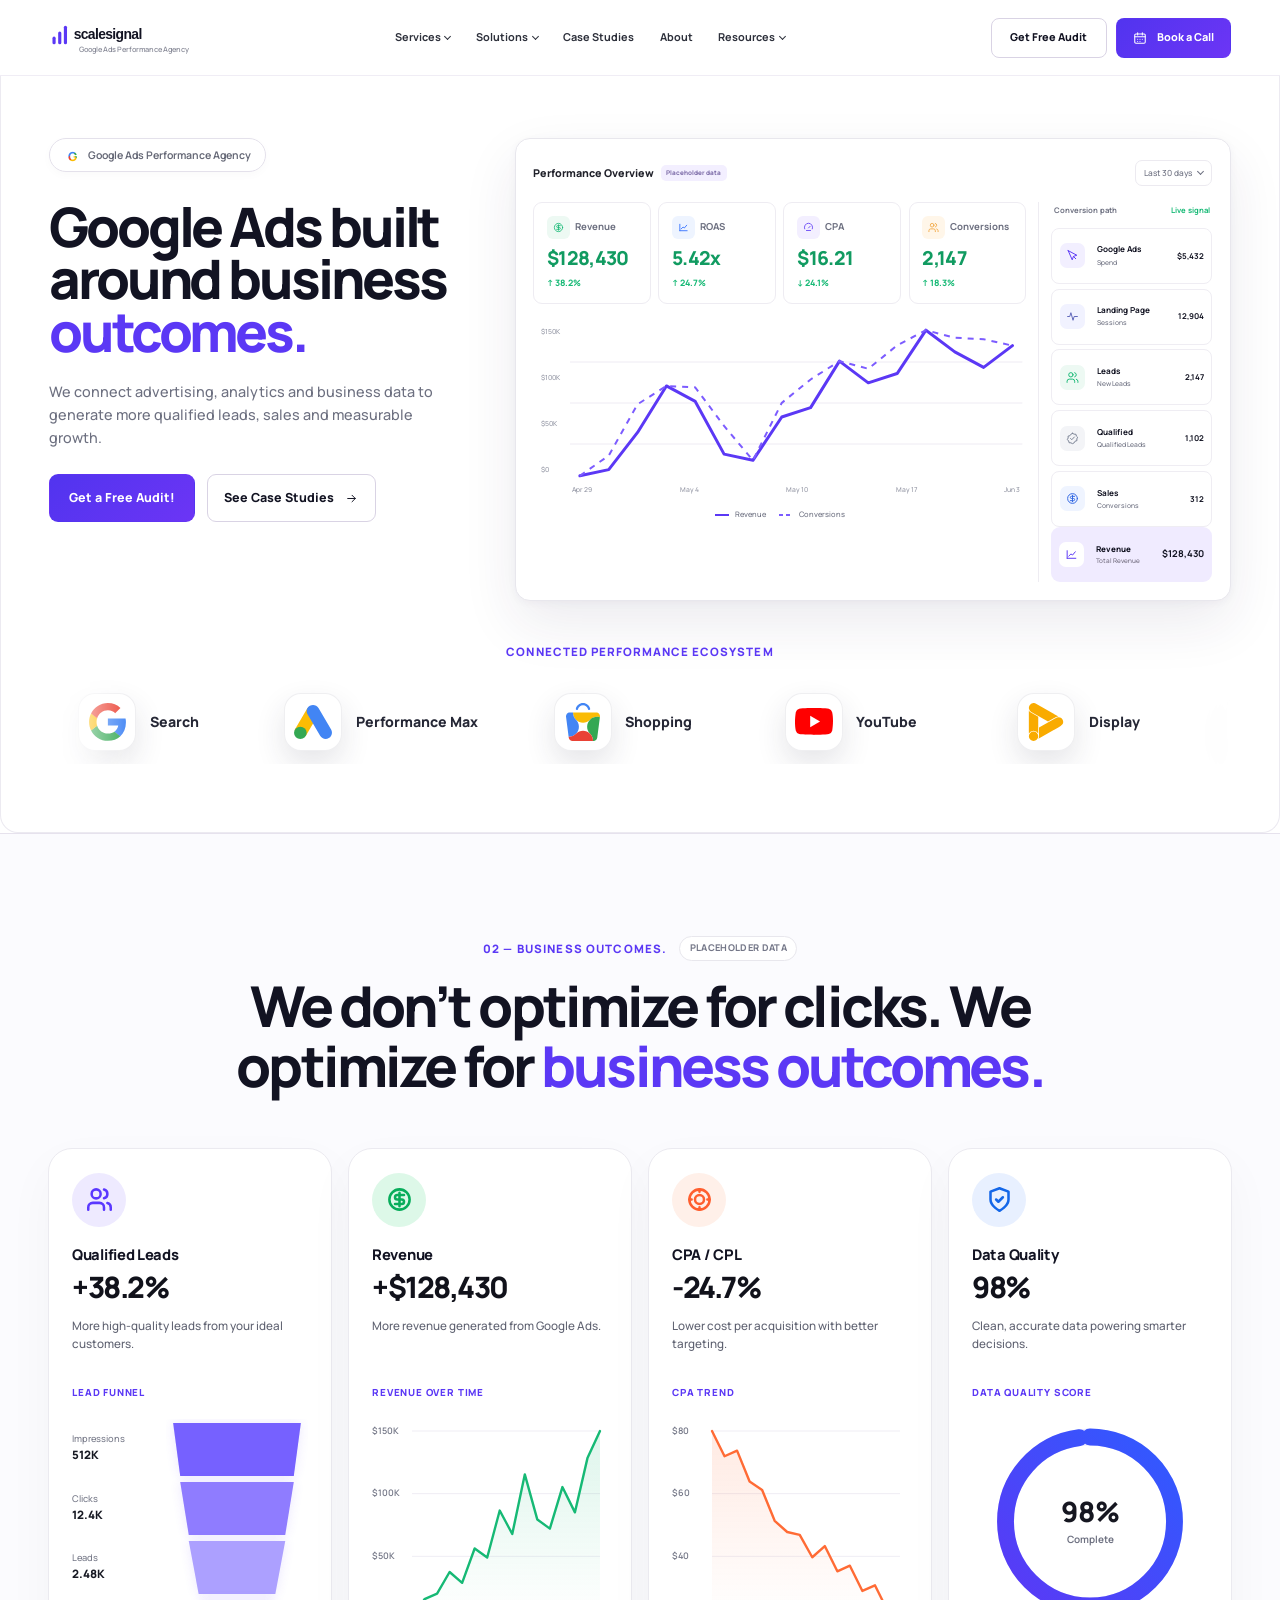
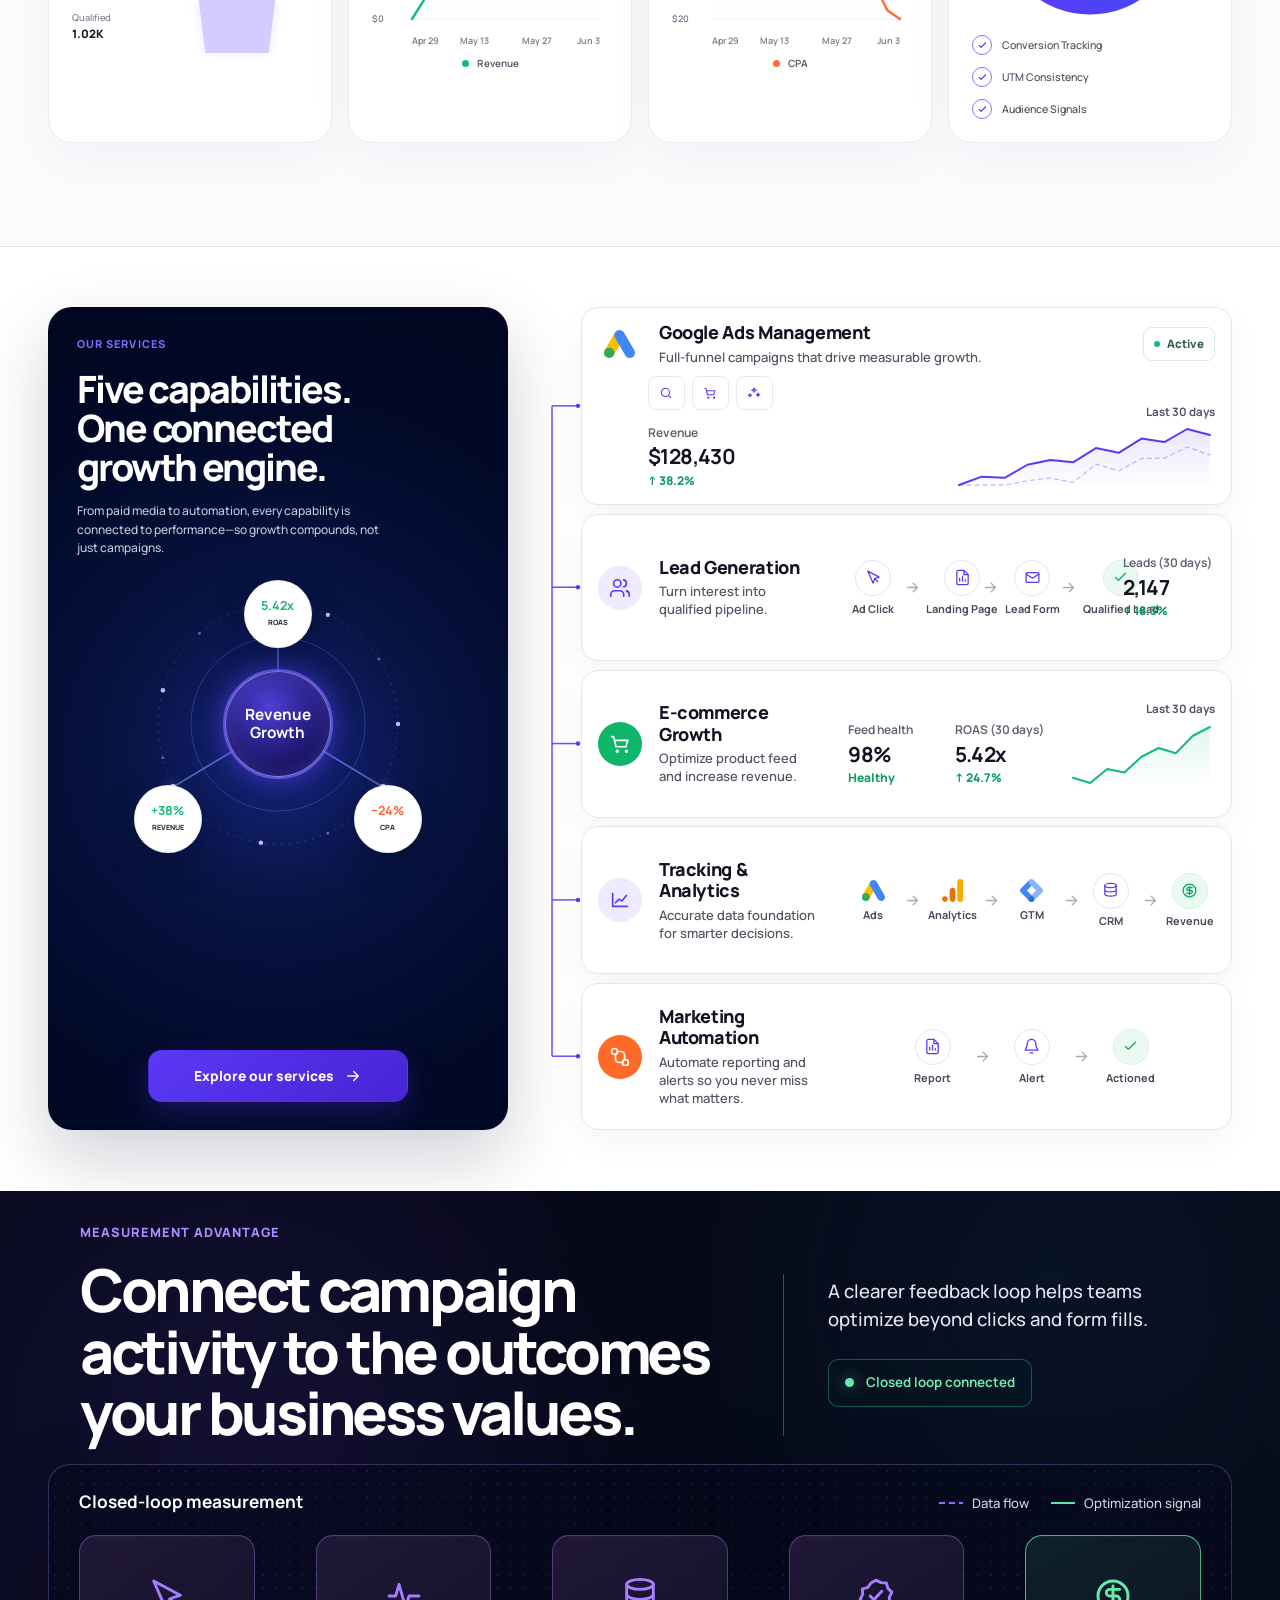
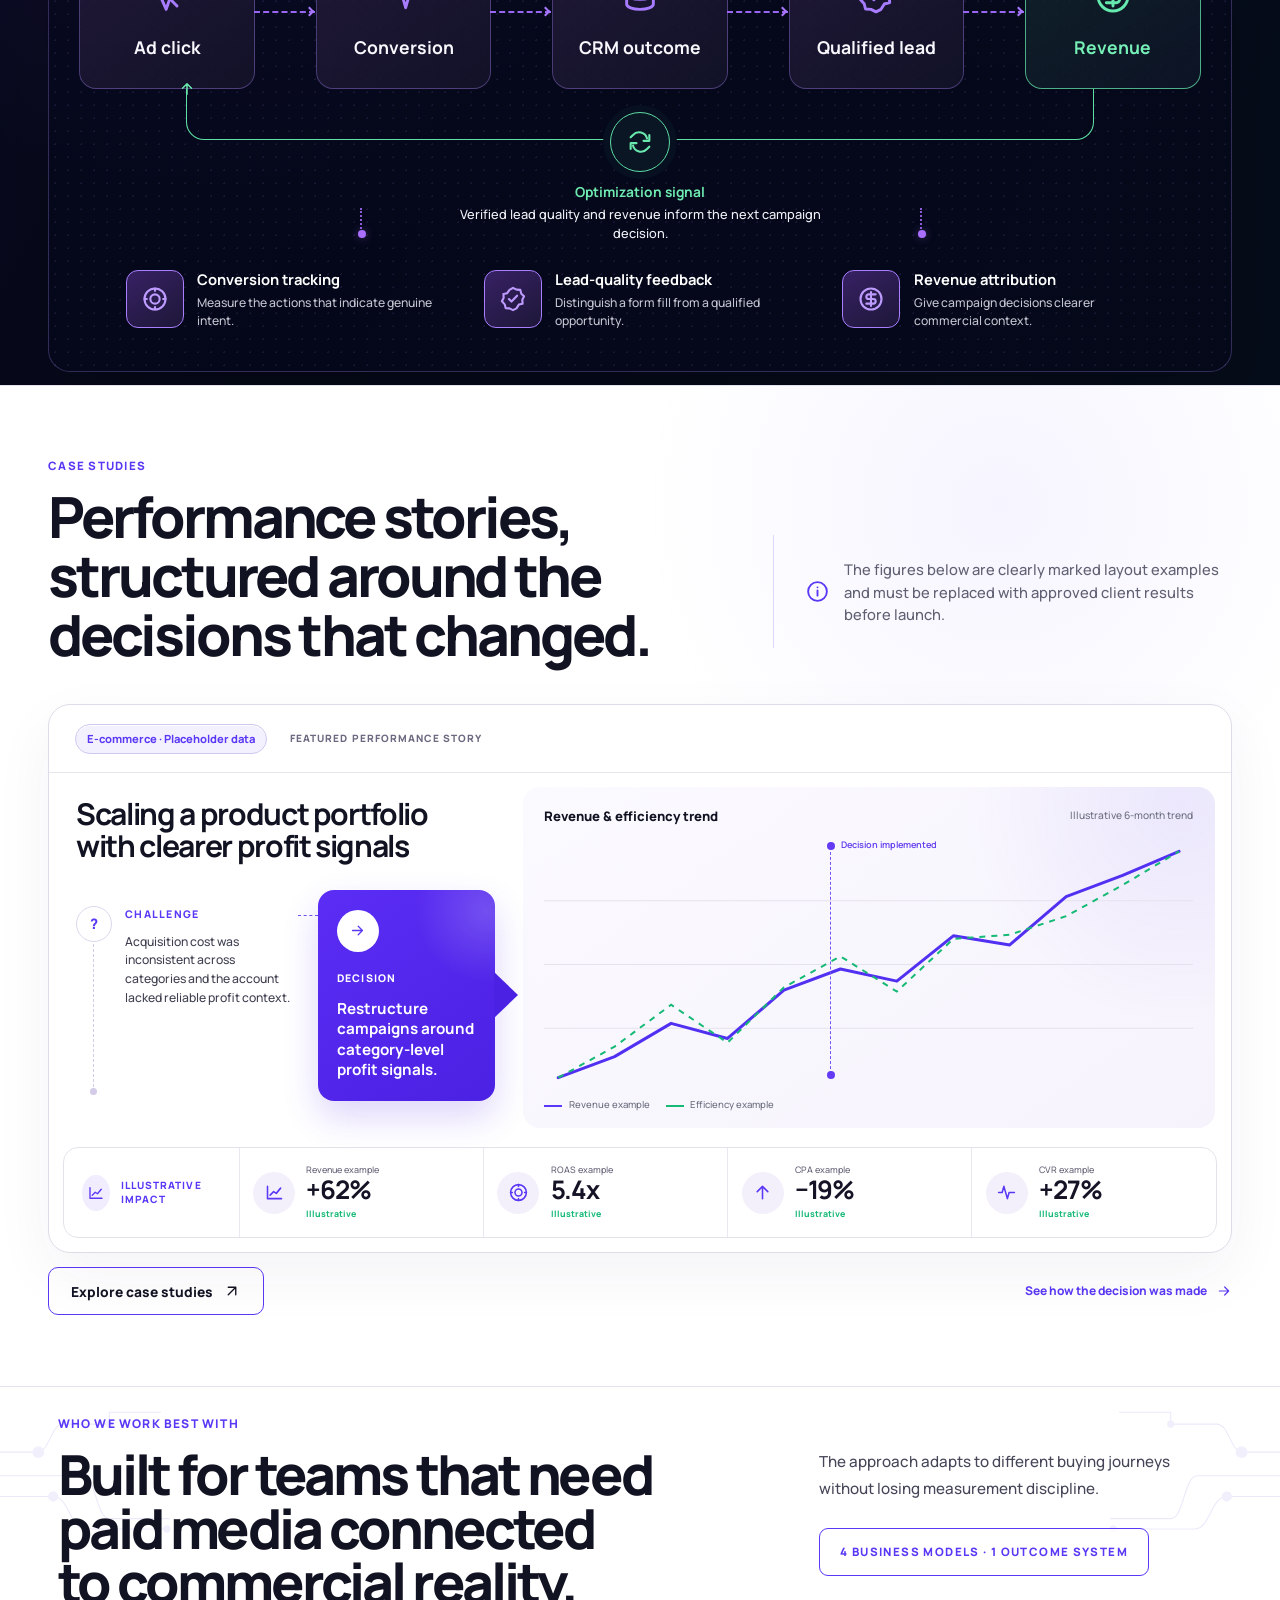
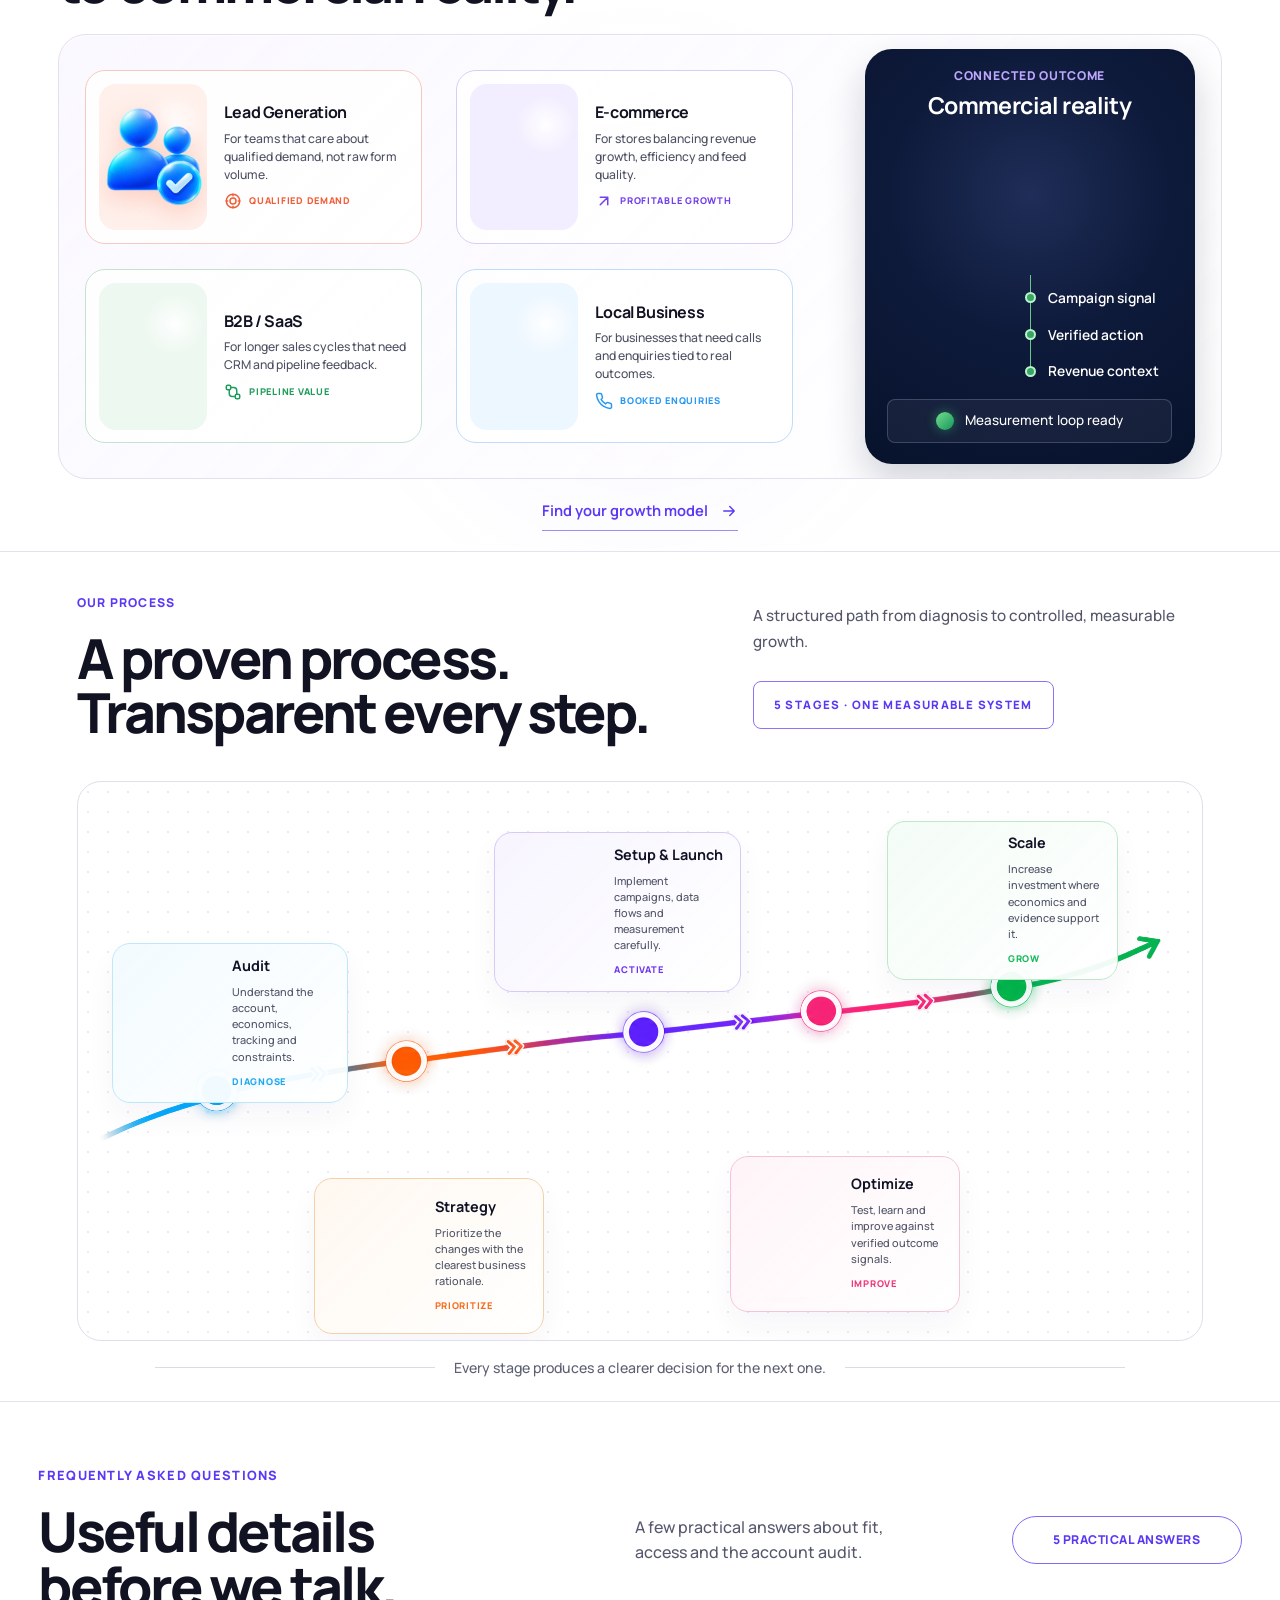
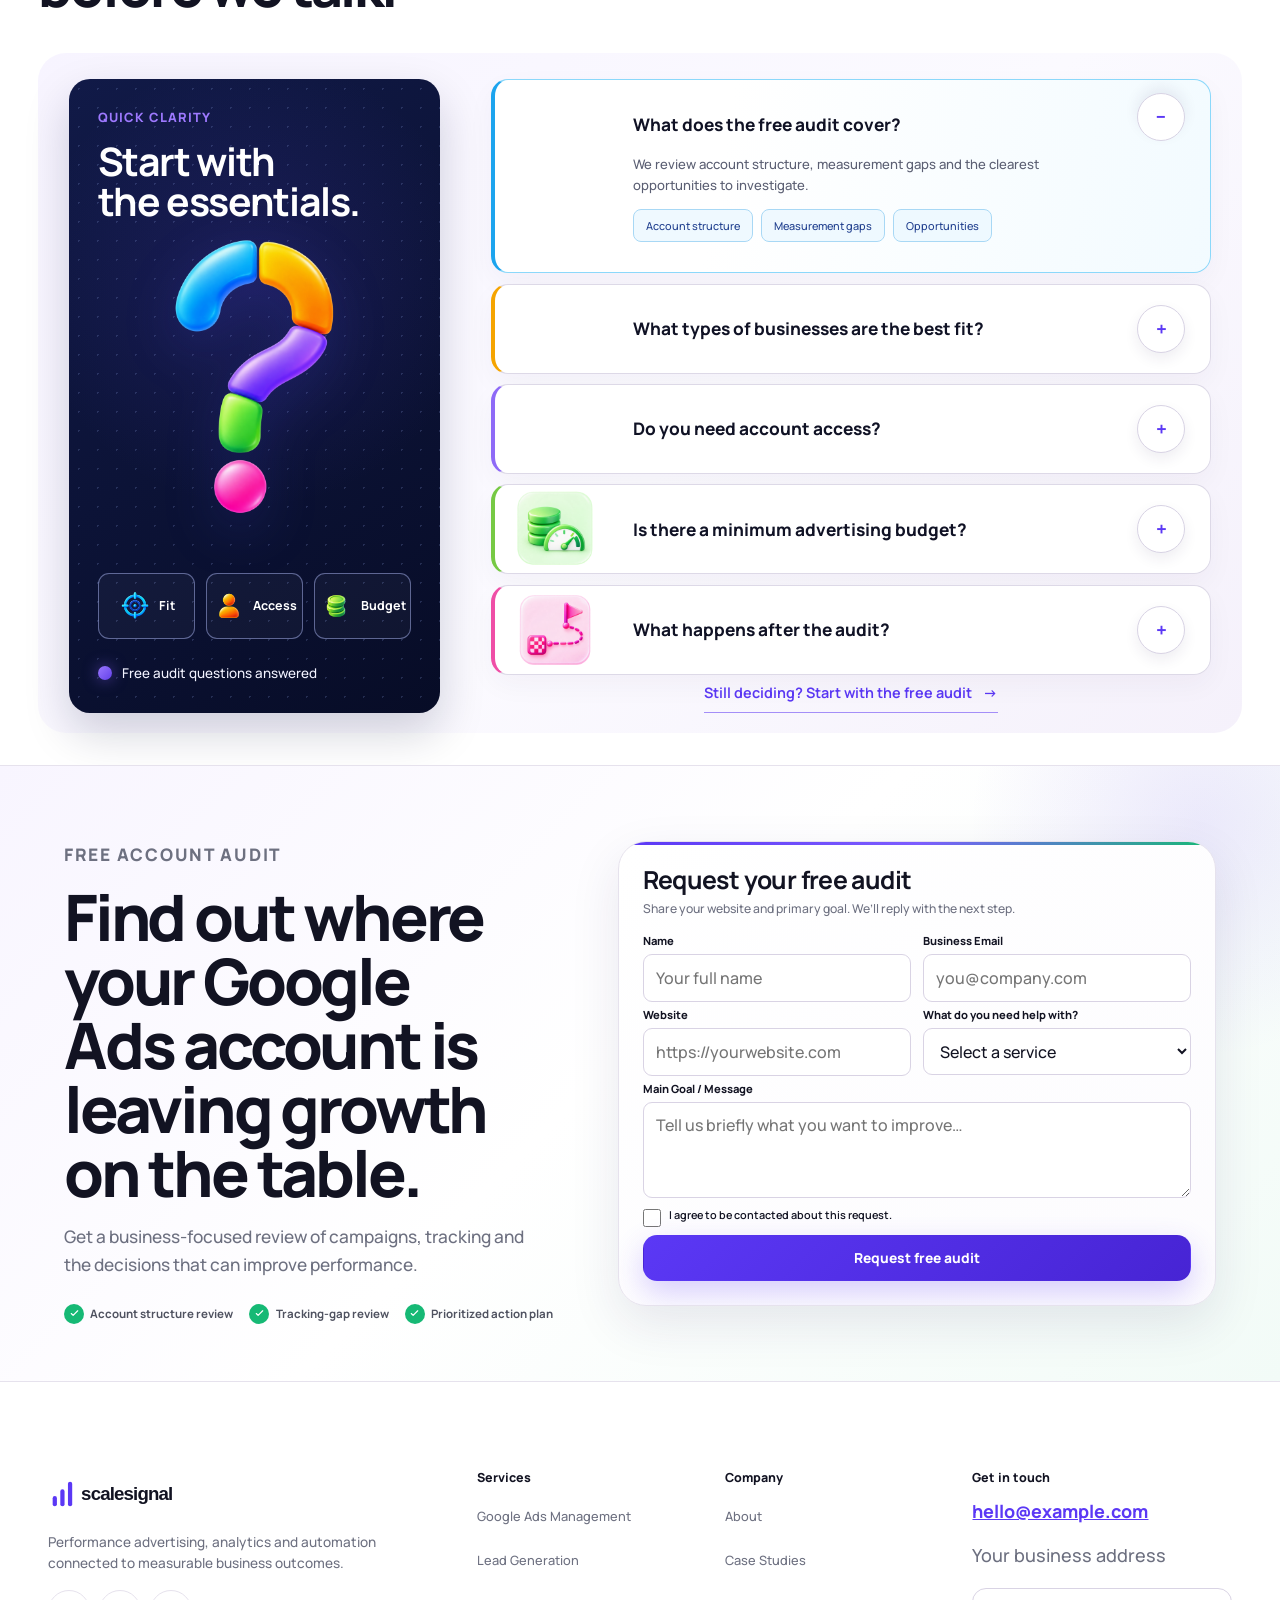
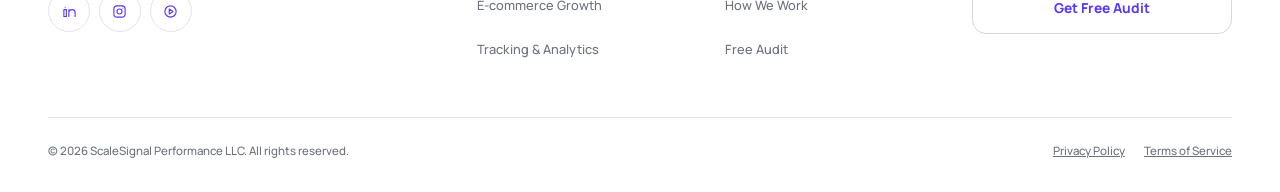
==== index.html @ a70979df "init" ====
<!doctype html>
<html lang="en">
<head>
  <meta charset="utf-8">
  <meta name="viewport" content="width=device-width, initial-scale=1">
  <meta name="description" content="Google Ads performance agency focused on qualified leads, sales and revenue.">
  <meta name="theme-color" content="#F8F7FB">
  <link rel="preconnect" href="https://fonts.googleapis.com">
  <link rel="preconnect" href="https://fonts.gstatic.com" crossorigin>
  <link href="https://fonts.googleapis.com/css2?family=Manrope:wght@400;500;600;700;800&display=swap" rel="stylesheet">
  <link rel="stylesheet" href="/css/base.css?v=20260902-11">
  <link rel="stylesheet" href="/css/components.css?v=20260902-8">
  <link rel="stylesheet" href="/css/layout.css?v=20260902-11">
  <link rel="stylesheet" href="/css/pages/home.css?v=20260903-73">
  <link rel="stylesheet" href="/css/responsive.css?v=20260902-11">
  <title>Google Ads Performance Agency</title>
</head>
<body data-page="home">
  <a class="skip-link" href="#main">Skip to content</a>
  <div data-site-header></div>

  <main id="main">
    <section class="page-hero home-hero" aria-labelledby="home-hero-title">
      <div class="container home-hero__grid">
        <div class="page-hero__copy" data-reveal>
          <p class="eyebrow home-hero__eyebrow"><span class="google-mark" aria-hidden="true">G</span><span data-config="pages.home.hero.eyebrow">Google Ads Performance Agency</span></p>
          <h1 class="display-xl" id="home-hero-title" data-config="pages.home.hero.title" data-accent-config="pages.home.hero.titleAccent">Google Ads built around business outcomes.</h1>
          <p class="lede" data-config="pages.home.hero.text">We connect advertising, analytics and business data to generate measurable growth.</p>
          <div class="button-group">
            <a class="button button--primary" data-config="cta.primary.label" data-config-href="cta.primary.url">Get a Free Google Ads Audit</a>
            <a class="button button--secondary" data-config-href="cta.secondary.url"><span data-config="cta.secondary.label">See Case Studies</span><span data-icon="arrow-right" aria-hidden="true"></span></a>
          </div>
        </div>

        <div class="page-hero__visual dashboard" aria-label="Illustrative performance dashboard">
          <div class="dashboard__top">
            <span class="dashboard__title"><span data-config="pages.home.hero.chartTitle">Performance Overview</span><small class="dashboard__demo" data-config="common.placeholderLabel">Placeholder data</small></span>
            <span class="dashboard__period"><span data-config="pages.home.hero.periodLabel">Last 30 days</span><span class="dashboard__period-chevron" aria-hidden="true"></span></span>
          </div>
          <div class="dashboard__workspace">
            <div class="dashboard__main">
              <div class="metric-grid dashboard__metrics" data-config-list="pages.home.hero.metrics">
                <template><article class="metric-card"><div class="metric-card__head"><span class="metric-card__icon" data-config-item-icon="icon"></span><span class="metric-card__label" data-config-item="label"></span></div><strong class="metric-card__value" data-config-item="value"></strong><span class="metric-card__trend" data-config-item="trend"></span></article></template>
              </div>
              <div class="dashboard__chart-wrap">
                <div class="dashboard__axis" aria-hidden="true"><span>$150K</span><span>$100K</span><span>$50K</span><span>$0</span></div>
                <div class="dashboard__chart" data-line-chart data-values="44,46,58,73,68,51,49,63,66,81,74,77,91,84,79,86"></div>
                <div class="dashboard__x-axis" aria-hidden="true"><span>Apr 29</span><span>May 4</span><span>May 10</span><span>May 17</span><span>Jun 3</span></div>
              </div>
              <div class="dashboard__summary" aria-label="Chart legend"><span><i class="legend-line"></i> Revenue</span><span><i class="legend-line legend-line--dashed"></i> Conversions</span></div>
            </div>
            <aside class="dashboard__rail" aria-label="Illustrative conversion funnel">
              <div class="dashboard__rail-head"><span>Conversion path</span><span>Live signal</span></div>
              <div class="funnel-list" data-config-list="pages.home.hero.funnel">
                <template><div class="funnel-row"><span class="funnel-row__icon" data-config-item-icon="icon"></span><span class="funnel-row__copy"><strong data-config-item="title"></strong><small data-config-item="text"></small></span><b data-config-item="value"></b></div></template>
              </div>
              <div class="funnel-total"><span class="funnel-total__icon" data-icon="chart" aria-hidden="true"></span><span class="funnel-total__copy"><small>Revenue</small><span data-config="pages.home.hero.totalLabel">Total Revenue</span></span><strong data-config="pages.home.hero.totalValue">$128,430</strong></div>
            </aside>
          </div>
        </div>
      </div>
      <div class="container signal-strip-shell" data-reveal>
        <p class="signal-strip__label" data-config="pages.home.hero.signalsLabel">Connected performance ecosystem</p>
        <div class="signal-marquee" data-signal-marquee tabindex="0" aria-label="Scrolling advertising and measurement capabilities. Focus or hover to pause.">
          <div class="signal-marquee__track" data-signal-track>
            <div class="signal-strip" aria-label="Advertising and measurement capabilities" data-config-list="pages.home.hero.signals">
              <template><div class="signal-strip__item"><span class="signal-strip__icon"><img data-config-item-src="logo" alt="" decoding="async"></span><span><strong data-config-item="title"></strong><small data-config-item="text"></small></span></div></template>
            </div>
          </div>
        </div>
      </div>
    </section>

    <section class="section outcomes-section" id="outcomes" aria-labelledby="outcomes-title">
      <div class="container">
        <header class="section-heading section-heading--center outcomes-heading" data-reveal>
          <div class="outcomes-heading__meta">
            <p class="eyebrow" data-config="pages.home.outcomes.eyebrow">02 — Business outcomes.</p>
            <span class="outcomes-heading__note" data-config="common.placeholderLabel">Placeholder data</span>
          </div>
          <h2 id="outcomes-title" data-config="pages.home.outcomes.title" data-accent-config="pages.home.outcomes.titleAccent">We don’t optimize for clicks. We optimize for business outcomes.</h2>
        </header>
        <div class="outcomes-grid">
          <article class="outcome-card outcome-card--leads" data-reveal>
            <span class="outcome-card__icon" data-icon="users" aria-hidden="true"></span>
            <div class="outcome-card__copy">
              <h3 data-config="pages.home.outcomes.items.0.title">Qualified Leads</h3>
              <strong class="outcome-card__value" data-config="pages.home.outcomes.items.0.value">+38.2%</strong>
              <p data-config="pages.home.outcomes.items.0.text">More high-quality leads from your ideal customers.</p>
            </div>
            <div class="outcome-card__visual">
              <strong class="outcome-card__visual-label" data-config="pages.home.outcomes.items.0.visualLabel">Lead funnel</strong>
              <div class="outcome-funnel-layout">
                <dl class="outcome-stat-list">
                  <div><dt data-config="pages.home.outcomes.items.0.stats.0.label">Impressions</dt><dd data-config="pages.home.outcomes.items.0.stats.0.value">512K</dd></div>
                  <div><dt data-config="pages.home.outcomes.items.0.stats.1.label">Clicks</dt><dd data-config="pages.home.outcomes.items.0.stats.1.value">12.4K</dd></div>
                  <div><dt data-config="pages.home.outcomes.items.0.stats.2.label">Leads</dt><dd data-config="pages.home.outcomes.items.0.stats.2.value">2.48K</dd></div>
                  <div><dt data-config="pages.home.outcomes.items.0.stats.3.label">Qualified</dt><dd data-config="pages.home.outcomes.items.0.stats.3.value">1.02K</dd></div>
                </dl>
                <canvas class="outcome-chart outcome-chart--funnel" data-outcome-chart="funnel" data-config-values="pages.home.outcomes.items.0.chartValues" aria-hidden="true"></canvas>
              </div>
            </div>
          </article>

          <article class="outcome-card outcome-card--revenue" data-reveal>
            <span class="outcome-card__icon" data-icon="circle-dollar" aria-hidden="true"></span>
            <div class="outcome-card__copy">
              <h3 data-config="pages.home.outcomes.items.1.title">Revenue</h3>
              <strong class="outcome-card__value" data-config="pages.home.outcomes.items.1.value">+$128,430</strong>
              <p data-config="pages.home.outcomes.items.1.text">More revenue generated from Google Ads.</p>
            </div>
            <div class="outcome-card__visual">
              <strong class="outcome-card__visual-label" data-config="pages.home.outcomes.items.1.visualLabel">Revenue over time</strong>
              <canvas class="outcome-chart outcome-chart--line" data-outcome-chart="line" data-chart-color="#16b975" data-config-values="pages.home.outcomes.items.1.chartValues" data-config-x-labels="pages.home.outcomes.items.1.xLabels" data-config-y-labels="pages.home.outcomes.items.1.yLabels" aria-hidden="true"></canvas>
              <div class="outcome-chart__legend"><i aria-hidden="true"></i><span data-config="pages.home.outcomes.items.1.legend">Revenue</span></div>
            </div>
          </article>

          <article class="outcome-card outcome-card--cpa" data-reveal>
            <span class="outcome-card__icon" data-icon="target" aria-hidden="true"></span>
            <div class="outcome-card__copy">
              <h3 data-config="pages.home.outcomes.items.2.title">CPA / CPL</h3>
              <strong class="outcome-card__value" data-config="pages.home.outcomes.items.2.value">-24.7%</strong>
              <p data-config="pages.home.outcomes.items.2.text">Lower cost per acquisition with better targeting.</p>
            </div>
            <div class="outcome-card__visual">
              <strong class="outcome-card__visual-label" data-config="pages.home.outcomes.items.2.visualLabel">CPA trend</strong>
              <canvas class="outcome-chart outcome-chart--line" data-outcome-chart="line" data-chart-color="#ff6b35" data-config-values="pages.home.outcomes.items.2.chartValues" data-config-x-labels="pages.home.outcomes.items.2.xLabels" data-config-y-labels="pages.home.outcomes.items.2.yLabels" aria-hidden="true"></canvas>
              <div class="outcome-chart__legend outcome-chart__legend--cpa"><i aria-hidden="true"></i><span data-config="pages.home.outcomes.items.2.legend">CPA</span></div>
            </div>
          </article>

          <article class="outcome-card outcome-card--quality" data-reveal>
            <span class="outcome-card__icon" data-icon="shield" aria-hidden="true"></span>
            <div class="outcome-card__copy">
              <h3 data-config="pages.home.outcomes.items.3.title">Data Quality</h3>
              <strong class="outcome-card__value" data-config="pages.home.outcomes.items.3.value">98%</strong>
              <p data-config="pages.home.outcomes.items.3.text">Clean, accurate data powering smarter decisions.</p>
            </div>
            <div class="outcome-card__visual">
              <strong class="outcome-card__visual-label" data-config="pages.home.outcomes.items.3.visualLabel">Data quality score</strong>
              <canvas class="outcome-chart outcome-chart--donut" data-outcome-chart="donut" data-config-values="pages.home.outcomes.items.3.chartValues" data-config-center-label="pages.home.outcomes.items.3.centerLabel" aria-hidden="true"></canvas>
              <ul class="outcome-check-list" aria-label="Included data-quality signals">
                <li><span data-icon="check" aria-hidden="true"></span><span data-config="pages.home.outcomes.items.3.checks.0">Conversion Tracking</span></li>
                <li><span data-icon="check" aria-hidden="true"></span><span data-config="pages.home.outcomes.items.3.checks.1">UTM Consistency</span></li>
                <li><span data-icon="check" aria-hidden="true"></span><span data-config="pages.home.outcomes.items.3.checks.2">Audience Signals</span></li>
              </ul>
            </div>
          </article>
        </div>
      </div>
    </section>

    <section class="section services-section" aria-labelledby="services-title">
      <div class="container services-showcase">
        <aside class="growth-engine" data-reveal>
          <header class="growth-engine__header">
            <p class="eyebrow" data-config="pages.home.services.eyebrow">Our services</p>
            <h2 id="services-title" data-config="pages.home.services.title">Five capabilities. One connected growth engine.</h2>
            <p data-config="pages.home.services.text">From paid media to automation, every capability is connected to performance.</p>
          </header>
          <div class="growth-engine__visual" aria-label="Illustrative connected revenue growth system">
            <canvas data-growth-orbit aria-hidden="true"></canvas>
            <div class="growth-engine__core"><strong data-config="pages.home.services.orbit.centerLabel">Revenue Growth</strong></div>
            <div class="growth-engine__metric growth-engine__metric--top"><strong data-config="pages.home.services.orbit.roasValue">5.42x</strong><span data-config="pages.home.services.orbit.roasLabel">ROAS</span></div>
            <div class="growth-engine__metric growth-engine__metric--left"><strong data-config="pages.home.services.orbit.revenueValue">+38%</strong><span data-config="pages.home.services.orbit.revenueLabel">Revenue</span></div>
            <div class="growth-engine__metric growth-engine__metric--right"><strong data-config="pages.home.services.orbit.cpaValue">−24%</strong><span data-config="pages.home.services.orbit.cpaLabel">CPA</span></div>
          </div>
          <a class="button button--primary growth-engine__cta" data-config-href="pages.home.services.ctaUrl"><span data-config="pages.home.services.ctaLabel">Explore our services</span><span data-icon="arrow-right" aria-hidden="true"></span></a>
        </aside>

        <div class="capability-stack" data-reveal>
          <canvas class="capability-stack__connector" data-capability-connector aria-hidden="true"></canvas>
          <article class="capability-card capability-card--ads" data-capability-card>
            <div class="capability-card__surface">
              <header class="capability-card__header"><span class="capability-card__icon capability-card__icon--brand"><img src="/assets/icons/services/google-ads.svg" alt=""></span><div><h3 data-config="pages.home.services.items.0.title">Google Ads Management</h3><p data-config="pages.home.services.items.0.text">Full-funnel campaigns that drive measurable growth.</p></div><span class="capability-card__status"><i aria-hidden="true"></i><span data-config="pages.home.services.items.0.status">Active</span></span><button class="capability-card__toggle" type="button" aria-expanded="true" aria-controls="capability-panel-ads" aria-label="Toggle Google Ads Management details" data-capability-toggle><span data-icon="chevron-down" aria-hidden="true"></span></button></header>
              <div class="capability-card__content capability-card__content--ads" id="capability-panel-ads" data-capability-panel>
                <div><div class="capability-chips"><span data-icon="search"><b data-config="pages.home.services.items.0.chips.0">Search</b></span><span data-icon="shopping-cart"><b data-config="pages.home.services.items.0.chips.1">Shopping</b></span><span data-icon="sparkles"><b data-config="pages.home.services.items.0.chips.2">PMax</b></span></div><div class="capability-metric"><small data-config="pages.home.services.items.0.metricLabel">Revenue</small><strong data-config="pages.home.services.items.0.metricValue">$128,430</strong><em data-config="pages.home.services.items.0.trend">↑ 38.2%</em></div></div>
                <div class="capability-mini-chart"><span data-config="pages.home.services.items.0.period">Last 30 days</span><canvas data-capability-trend data-chart-color="#5b38f5" data-config-values="pages.home.services.items.0.chartValues" aria-hidden="true"></canvas></div>
              </div>
            </div>
          </article>
          <article class="capability-card capability-card--leads" data-capability-card>
            <div class="capability-card__surface">
              <header class="capability-card__header"><span class="capability-card__icon" data-icon="users" aria-hidden="true"></span><div><h3 data-config="pages.home.services.items.1.title">Lead Generation</h3><p data-config="pages.home.services.items.1.text">Turn interest into qualified pipeline.</p></div><button class="capability-card__toggle" type="button" aria-expanded="false" aria-controls="capability-panel-leads" aria-label="Toggle Lead Generation details" data-capability-toggle><span data-icon="chevron-down" aria-hidden="true"></span></button></header>
              <div class="capability-card__content capability-card__content--leads"><div class="capability-flow"><span><i data-icon="mouse-pointer"></i><b data-config="pages.home.services.items.1.steps.0">Ad Click</b></span><i data-icon="arrow-right"></i><span><i data-icon="file-chart"></i><b data-config="pages.home.services.items.1.steps.1">Landing Page</b></span><i data-icon="arrow-right"></i><span><i data-icon="mail"></i><b data-config="pages.home.services.items.1.steps.2">Lead Form</b></span><i data-icon="arrow-right"></i><span class="is-success"><i data-icon="check"></i><b data-config="pages.home.services.items.1.steps.3">Qualified Lead</b></span></div><div class="capability-metric capability-metric--side"><small data-config="pages.home.services.items.1.metricLabel">Leads (30 days)</small><strong data-config="pages.home.services.items.1.metricValue">2,147</strong><em data-config="pages.home.services.items.1.trend">↑ 18.3%</em></div></div>
            </div>
          </article>
          <article class="capability-card capability-card--commerce" data-capability-card>
            <div class="capability-card__surface">
              <header class="capability-card__header"><span class="capability-card__icon is-success" data-icon="shopping-cart" aria-hidden="true"></span><div><h3 data-config="pages.home.services.items.2.title">E-commerce Growth</h3><p data-config="pages.home.services.items.2.text">Optimize product feed and increase revenue.</p></div><button class="capability-card__toggle" type="button" aria-expanded="false" aria-controls="capability-panel-commerce" aria-label="Toggle E-commerce Growth details" data-capability-toggle><span data-icon="chevron-down" aria-hidden="true"></span></button></header>
              <div class="capability-card__content capability-card__content--commerce"><div class="capability-metric"><small data-config="pages.home.services.items.2.metricLabelA">Feed health</small><strong data-config="pages.home.services.items.2.metricValueA">98%</strong><em data-config="pages.home.services.items.2.trendA">Healthy</em></div><div class="capability-metric"><small data-config="pages.home.services.items.2.metricLabelB">ROAS (30 days)</small><strong data-config="pages.home.services.items.2.metricValueB">5.42x</strong><em data-config="pages.home.services.items.2.trendB">↑ 24.7%</em></div><div class="capability-mini-chart"><span data-config="pages.home.services.items.2.period">Last 30 days</span><canvas data-capability-trend data-chart-color="#16b975" data-config-values="pages.home.services.items.2.chartValues" aria-hidden="true"></canvas></div></div>
            </div>
          </article>
          <article class="capability-card capability-card--tracking" data-capability-card>
            <div class="capability-card__surface">
              <header class="capability-card__header"><span class="capability-card__icon" data-icon="chart" aria-hidden="true"></span><div><h3 data-config="pages.home.services.items.3.title">Tracking &amp; Analytics</h3><p data-config="pages.home.services.items.3.text">Accurate data foundation for smarter decisions.</p></div><button class="capability-card__toggle" type="button" aria-expanded="false" aria-controls="capability-panel-tracking" aria-label="Toggle Tracking &amp; Analytics details" data-capability-toggle><span data-icon="chevron-down" aria-hidden="true"></span></button></header>
              <div class="capability-product-flow"><span><img src="/assets/icons/services/google-ads.svg" alt=""><b data-config="pages.home.services.items.3.steps.0">Ads</b></span><i data-icon="arrow-right"></i><span><img src="/assets/icons/services/google-analytics.svg" alt=""><b data-config="pages.home.services.items.3.steps.1">Analytics</b></span><i data-icon="arrow-right"></i><span><img src="/assets/icons/services/google-tag-manager.svg" alt=""><b data-config="pages.home.services.items.3.steps.2">GTM</b></span><i data-icon="arrow-right"></i><span><i data-icon="database"></i><b data-config="pages.home.services.items.3.steps.3">CRM</b></span><i data-icon="arrow-right"></i><span class="is-success"><i data-icon="circle-dollar"></i><b data-config="pages.home.services.items.3.steps.4">Revenue</b></span></div>
            </div>
          </article>
          <article class="capability-card capability-card--automation" data-capability-card>
            <div class="capability-card__surface">
              <header class="capability-card__header"><span class="capability-card__icon is-warning" data-icon="workflow" aria-hidden="true"></span><div><h3 data-config="pages.home.services.items.4.title">Marketing Automation</h3><p data-config="pages.home.services.items.4.text">Automate reporting and alerts so you never miss what matters.</p></div><button class="capability-card__toggle" type="button" aria-expanded="false" aria-controls="capability-panel-automation" aria-label="Toggle Marketing Automation details" data-capability-toggle><span data-icon="chevron-down" aria-hidden="true"></span></button></header>
              <div class="capability-product-flow capability-product-flow--compact"><span><i data-icon="file-chart"></i><b data-config="pages.home.services.items.4.steps.0">Report</b></span><i data-icon="arrow-right"></i><span><i data-icon="bell"></i><b data-config="pages.home.services.items.4.steps.1">Alert</b></span><i data-icon="arrow-right"></i><span class="is-success"><i data-icon="check"></i><b data-config="pages.home.services.items.4.steps.2">Actioned</b></span></div>
            </div>
          </article>
        </div>
      </div>
    </section>

    <section class="section measurement-section" aria-labelledby="measurement-title">
      <div class="container measurement-shell">
        <header class="measurement-header" data-reveal>
          <div class="measurement-header__title">
            <p class="eyebrow" data-config="pages.home.measurement.eyebrow">Measurement advantage</p>
            <h2 id="measurement-title" data-config="pages.home.measurement.title">Connect campaign activity to the outcomes your business values.</h2>
          </div>
          <div class="measurement-header__aside">
            <p data-config="pages.home.measurement.text">A clearer feedback loop helps teams optimize beyond clicks and form fills.</p>
            <div class="measurement-status"><i aria-hidden="true"></i><span data-config="pages.home.measurement.status">Closed loop connected</span></div>
          </div>
        </header>

        <div class="measurement-loop" data-reveal>
          <div class="measurement-loop__head">
            <strong data-config="pages.home.measurement.visualLabel">Closed-loop measurement</strong>
            <div class="measurement-legend" aria-label="Diagram legend">
              <span><i class="measurement-legend__line measurement-legend__line--data" aria-hidden="true"></i><span data-config="pages.home.measurement.dataFlowLabel">Data flow</span></span>
              <span><i class="measurement-legend__line measurement-legend__line--signal" aria-hidden="true"></i><span data-config="pages.home.measurement.signalFlowLabel">Optimization signal</span></span>
            </div>
          </div>

          <div class="measurement-flow-shell">
            <ol class="measurement-flow" aria-label="Connected measurement stages" data-config-list="pages.home.measurement.nodes">
              <template>
                <li class="measurement-stage">
                  <span class="measurement-stage__icon" data-config-item-icon="icon" aria-hidden="true"></span>
                  <strong data-config-item="title"></strong>
                  <span class="measurement-stage__connector" aria-hidden="true"></span>
                </li>
              </template>
            </ol>
            <span class="measurement-mobile-loop-node" data-icon="refresh" aria-hidden="true"></span>
          </div>

          <div class="measurement-feedback">
            <span class="measurement-return-path" aria-hidden="true"><span data-icon="arrow-up"></span></span>
            <span class="measurement-feedback__icon" data-icon="refresh" aria-hidden="true"></span>
            <div><strong data-config="pages.home.measurement.resultLabel">Optimization signal</strong><p data-config="pages.home.measurement.resultText">Verified lead quality and revenue inform the next campaign decision.</p></div>
          </div>

          <div class="measurement-benefit-drops" aria-hidden="true"><span></span><span></span></div>
          <ul class="measurement-benefits" data-config-list="pages.home.measurement.benefits">
            <template><li><span class="measurement-benefit__icon" data-config-item-icon="icon" aria-hidden="true"></span><div><strong data-config-item="title"></strong><p data-config-item="text"></p></div></li></template>
          </ul>
        </div>
      </div>
    </section>

    <section class="section section--compact home-cases" aria-labelledby="home-cases-title">
      <div class="container">
        <header class="case-section__intro" data-reveal>
          <div class="case-section__heading">
            <p class="eyebrow" data-config="pages.home.cases.eyebrow">Case studies</p>
            <h2 id="home-cases-title" data-config="pages.home.cases.title">Performance stories, structured around the decisions that changed.</h2>
          </div>
          <div class="case-section__note">
            <span class="case-section__note-icon" data-icon="info" aria-hidden="true"></span>
            <p data-config="pages.home.cases.text">All figures are layout examples.</p>
          </div>
        </header>

        <article class="case-featured" data-reveal>
          <div class="case-featured__topbar">
            <div class="case-featured__meta">
              <span class="tag" data-config="pages.home.cases.featured.sector">Placeholder data</span>
              <span data-config="pages.home.cases.storyLabel">Featured performance story</span>
            </div>
          </div>

          <div class="case-featured__body">
            <div class="case-story">
              <h3 data-config="pages.home.cases.featured.title">Scaling with clearer profit signals</h3>
              <div class="case-story__flow">
                <div class="case-challenge">
                  <span class="case-challenge__node" aria-hidden="true">?</span>
                  <div><strong data-config="pages.home.cases.challengeLabel">Challenge</strong><p data-config="pages.home.cases.featured.challenge">Inconsistent acquisition cost.</p></div>
                </div>
                <div class="case-decision">
                  <span class="case-decision__icon" data-icon="arrow-right" aria-hidden="true"></span>
                  <strong data-config="pages.home.cases.decisionLabel">Decision</strong>
                  <p data-config="pages.home.cases.decision">Restructure campaigns around category-level profit signals.</p>
                </div>
              </div>
            </div>

            <div class="case-chart-panel">
              <div class="chart-card__head"><span class="chart-card__title" data-config="pages.home.cases.chartTitle">Revenue &amp; efficiency trend</span><span class="chart-card__period" data-config="pages.home.cases.chartPeriod">Illustrative 6-month trend</span></div>
              <div class="case-chart-panel__plot">
                <div data-line-chart data-values="34,41,52,47,63,70,66,81,78,94,101,109"></div>
                <span class="case-chart-marker" aria-hidden="true"><i></i><span data-config="pages.home.cases.decisionMarker">Decision implemented</span></span>
              </div>
              <div class="chart-legend"><span><i></i> Revenue example</span><span><i></i> Efficiency example</span></div>
            </div>
          </div>

          <div class="case-impact">
            <div class="case-impact__label"><span data-icon="chart" aria-hidden="true"></span><strong data-config="pages.home.cases.impactLabel">Illustrative impact</strong></div>
            <div class="case-impact__metrics" data-config-list="pages.home.cases.featured.metrics">
              <template><div class="case-impact__metric"><span class="case-impact__icon" data-config-item-icon="icon" aria-hidden="true"></span><div><span class="case-impact__metric-label" data-config-item="label"></span><strong data-config-item="value"></strong><em data-config-item="status"></em></div></div></template>
            </div>
          </div>
        </article>

        <div class="case-section__actions">
          <a class="button button--secondary case-section__link" href="/case-studies.html" data-config-href="pages.home.cases.ctaUrl"><span data-config="pages.home.cases.ctaLabel">Explore case studies</span><span data-icon="arrow-up-right" aria-hidden="true"></span></a>
          <a class="case-section__decision-link" href="/case-studies.html" data-config-href="pages.home.cases.secondaryCtaUrl"><span data-config="pages.home.cases.secondaryCtaLabel">See how the decision was made</span><span data-icon="arrow-right" aria-hidden="true"></span></a>
        </div>
      </div>
    </section>

    <section class="section section--compact fit-section" aria-labelledby="fit-title">
      <svg class="fit-section__circuit fit-section__circuit--left" viewBox="0 0 260 190" aria-hidden="true"><path d="M0 72h50c18 0 18-38 36-38h62V18h70"/><path d="M0 132h72c22 0 22 44 44 44h110"/><path d="M0 104h112c18 0 18 58 36 58h82"/><circle cx="52" cy="72" r="8"/><circle cx="148" cy="34" r="5"/><circle cx="72" cy="132" r="7"/><circle cx="226" cy="176" r="5"/></svg>
      <svg class="fit-section__circuit fit-section__circuit--right" viewBox="0 0 260 190" aria-hidden="true"><path d="M260 72h-50c-18 0-18-38-36-38h-62V18H42"/><path d="M260 132h-72c-22 0-22 44-44 44H34"/><path d="M260 104H148c-18 0-18 58-36 58H30"/><circle cx="208" cy="72" r="8"/><circle cx="112" cy="34" r="5"/><circle cx="188" cy="132" r="7"/><circle cx="34" cy="176" r="5"/></svg>
      <div class="container">
        <header class="fit-heading" data-reveal>
          <div class="fit-heading__copy">
            <p class="eyebrow" data-config="pages.home.fit.eyebrow">Who we work best with</p>
            <h2 id="fit-title" data-config="pages.home.fit.title">Built for teams that need paid media connected to commercial reality.</h2>
          </div>
          <div class="fit-heading__aside">
            <p data-config="pages.home.fit.text">The approach adapts to different buying journeys without losing measurement discipline.</p>
            <span data-config="pages.home.fit.summary">4 business models · 1 outcome system</span>
          </div>
        </header>

        <div class="fit-system" data-reveal>
          <div class="fit-models" data-config-list="pages.home.fit.items">
            <template>
              <article class="fit-card">
                <div class="fit-card__visual"><img data-config-item-src="image" alt="" width="512" height="512" loading="lazy" decoding="async"></div>
                <div class="fit-card__content">
                  <div class="fit-card__title"><h3 data-config-item="title"></h3></div>
                  <p data-config-item="text"></p>
                  <div class="fit-card__outcome"><span data-config-item-icon="outcomeIcon" aria-hidden="true"></span><strong data-config-item="outcome"></strong></div>
                </div>
              </article>
            </template>
          </div>

          <aside class="fit-outcome">
            <p class="fit-outcome__label" data-config="pages.home.fit.connected.label">Connected outcome</p>
            <h3 data-config="pages.home.fit.connected.title">Commercial reality</h3>
            <div class="fit-outcome__orbit fit-outcome__orbit--image" aria-hidden="true"><img src="/assets/images/fit/commercial-reality.png" data-config-src="pages.home.fit.connected.image" alt="" width="512" height="512" loading="lazy" decoding="async"></div>
            <ol class="fit-outcome__steps" data-config-list="pages.home.fit.connected.steps">
              <template><li><span></span><strong data-config-item="label"></strong></li></template>
            </ol>
            <div class="fit-outcome__status"><i></i><span data-config="pages.home.fit.connected.status">Measurement loop ready</span></div>
          </aside>
        </div>

        <a class="fit-section__cta" href="/services.html" data-config-href="pages.home.fit.ctaUrl"><span data-config="pages.home.fit.ctaLabel">Find your growth model</span><span data-icon="arrow-right" aria-hidden="true"></span></a>
      </div>
    </section>

    <section class="section section--compact process-section" id="process" aria-labelledby="process-title">
      <div class="container">
        <header class="process-heading" data-reveal>
          <div class="process-heading__copy"><p class="eyebrow" data-config="pages.home.process.eyebrow">Our process</p><h2 id="process-title" data-config="pages.home.process.title">A proven process. Transparent every step.</h2></div>
          <div class="process-heading__aside"><p data-config="pages.home.process.text">A structured path from diagnosis to controlled, measurable growth.</p><span data-config="pages.home.process.summary">5 stages · one measurable system</span></div>
        </header>
        <div class="process-system" data-reveal>
          <img class="process-system__path process-system__path--desktop" src="/assets/images/process/process-path.png" data-config-src="pages.home.process.pathImage" alt="" width="2172" height="724" loading="lazy" decoding="async" aria-hidden="true">
          <img class="process-system__path process-system__path--tablet" src="/assets/images/process/process-path-tablet.png" data-config-src="pages.home.process.pathImageTablet" alt="" width="724" height="2172" loading="lazy" decoding="async" aria-hidden="true">
          <ol class="process-list" data-config-list="pages.home.process.items">
            <template><li class="process-step"><span class="process-step__visual" aria-hidden="true"><img data-config-item-src="image" alt="" width="512" height="512" loading="lazy" decoding="async"></span><span class="process-step__copy"><strong data-config-item="title"></strong><p data-config-item="text"></p><em data-config-item="action"></em></span></li></template>
          </ol>
        </div>
        <p class="process-caption" data-config="pages.home.process.caption">Every stage produces a clearer decision for the next one.</p>
      </div>
    </section>

    <section class="section section--compact home-faq" aria-labelledby="home-faq-title">
      <div class="container">
        <header class="home-faq__heading" data-reveal>
          <div><p class="eyebrow" data-config="pages.home.faq.eyebrow">Frequently asked questions</p><h2 id="home-faq-title" data-config="pages.home.faq.title">Useful details before we talk.</h2></div>
          <p data-config="pages.home.faq.text">A few practical answers about fit, access and the account audit.</p>
          <span data-config="pages.home.faq.summary">5 practical answers</span>
        </header>
        <div class="home-faq__shell" data-reveal>
          <aside class="faq-clarity">
            <p class="faq-clarity__eyebrow" data-config="pages.home.faq.visual.eyebrow">Quick clarity</p>
            <h3 data-config="pages.home.faq.visual.title">Start with the essentials.</h3>
            <img class="faq-clarity__visual" src="/assets/images/faq/question-mark.png" data-config-src="pages.home.faq.visual.image" alt="" width="640" height="960" loading="lazy" decoding="async" aria-hidden="true">
            <ul class="faq-clarity__topics">
              <li><img src="/assets/images/faq/fit-mini.png" data-config-src="pages.home.faq.visual.topics.0.image" alt="" width="256" height="256" loading="lazy" decoding="async"><span data-config="pages.home.faq.visual.topics.0.label">Fit</span></li>
              <li><img src="/assets/images/faq/access-mini.png" data-config-src="pages.home.faq.visual.topics.1.image" alt="" width="256" height="256" loading="lazy" decoding="async"><span data-config="pages.home.faq.visual.topics.1.label">Access</span></li>
              <li><img src="/assets/images/faq/budget-mini.png" data-config-src="pages.home.faq.visual.topics.2.image" alt="" width="256" height="256" loading="lazy" decoding="async"><span data-config="pages.home.faq.visual.topics.2.label">Budget</span></li>
            </ul>
            <p class="faq-clarity__status"><i></i><span data-config="pages.home.faq.visual.status">Free audit questions answered</span></p>
          </aside>
          <div class="home-faq__content">
            <div class="accordion faq-accordion">
              <article class="faq-row"><div class="accordion__item"><span class="faq-row__icon"><img src="/assets/images/faq/audit.png" data-config-src="pages.home.faq.items.0.image" alt="" width="512" height="512" loading="lazy" decoding="async"></span><div class="faq-row__body"><h3><button class="accordion__button" id="home-faq-button-1" type="button" aria-expanded="true" aria-controls="home-faq-panel-1" data-accordion-button data-config="pages.home.faq.items.0.question">What does the free audit cover?</button></h3><div class="accordion__panel" id="home-faq-panel-1" role="region" aria-labelledby="home-faq-button-1"><p data-config="pages.home.faq.items.0.answer">We review account structure, measurement gaps and the clearest opportunities to investigate.</p><ul class="faq-row__tags"><li>Account structure</li><li>Measurement gaps</li><li>Opportunities</li></ul></div></div></div></article>
              <article class="faq-row"><div class="accordion__item"><span class="faq-row__icon"><img src="/assets/images/faq/business-fit.png" data-config-src="pages.home.faq.items.1.image" alt="" width="512" height="512" loading="lazy" decoding="async"></span><div class="faq-row__body"><h3><button class="accordion__button" id="home-faq-button-2" type="button" aria-expanded="false" aria-controls="home-faq-panel-2" data-accordion-button data-config="pages.home.faq.items.1.question">What types of businesses are the best fit?</button></h3><div class="accordion__panel" id="home-faq-panel-2" role="region" aria-labelledby="home-faq-button-2" hidden><p data-config="pages.home.faq.items.1.answer">The approach is designed for lead generation, e-commerce, B2B and local businesses that can connect advertising to meaningful outcomes.</p></div></div></div></article>
              <article class="faq-row"><div class="accordion__item"><span class="faq-row__icon"><img src="/assets/images/faq/account-access.png" data-config-src="pages.home.faq.items.2.image" alt="" width="512" height="512" loading="lazy" decoding="async"></span><div class="faq-row__body"><h3><button class="accordion__button" id="home-faq-button-3" type="button" aria-expanded="false" aria-controls="home-faq-panel-3" data-accordion-button data-config="pages.home.faq.items.2.question">Do you need account access?</button></h3><div class="accordion__panel" id="home-faq-panel-3" role="region" aria-labelledby="home-faq-button-3" hidden><p data-config="pages.home.faq.items.2.answer">Read-only access is often the most useful option, but the appropriate review approach can be agreed first.</p></div></div></div></article>
              <article class="faq-row"><div class="accordion__item"><span class="faq-row__icon"><img src="/assets/images/faq/budget.png" data-config-src="pages.home.faq.items.3.image" alt="" width="512" height="512" loading="lazy" decoding="async"></span><div class="faq-row__body"><h3><button class="accordion__button" id="home-faq-button-4" type="button" aria-expanded="false" aria-controls="home-faq-panel-4" data-accordion-button data-config="pages.home.faq.items.3.question">Is there a minimum advertising budget?</button></h3><div class="accordion__panel" id="home-faq-panel-4" role="region" aria-labelledby="home-faq-button-4" hidden><p data-config="pages.home.faq.items.3.answer">Fit depends on campaign complexity, economics and the decisions the account needs—not a generic threshold.</p></div></div></div></article>
              <article class="faq-row"><div class="accordion__item"><span class="faq-row__icon"><img src="/assets/images/faq/after-audit.png" data-config-src="pages.home.faq.items.4.image" alt="" width="512" height="512" loading="lazy" decoding="async"></span><div class="faq-row__body"><h3><button class="accordion__button" id="home-faq-button-5" type="button" aria-expanded="false" aria-controls="home-faq-panel-5" data-accordion-button data-config="pages.home.faq.items.4.question">What happens after the audit?</button></h3><div class="accordion__panel" id="home-faq-panel-5" role="region" aria-labelledby="home-faq-button-5" hidden><p data-config="pages.home.faq.items.4.answer">You receive prioritized findings and a clear next-step conversation. There is no obligation to continue.</p></div></div></div></article>
            </div>
            <a class="home-faq__cta" href="#contact"><span data-config="pages.home.faq.cta">Still deciding? Start with the free audit</span><span aria-hidden="true">→</span></a>
          </div>
        </div>
      </div>
    </section>

    <section class="section section--compact home-contact" id="contact" aria-labelledby="home-contact-title">
      <div class="container home-contact__layout">
        <div class="home-contact__copy" data-reveal>
          <p class="eyebrow" data-config="pages.home.finalCta.eyebrow">Free account audit</p>
          <h2 id="home-contact-title" data-config="common.finalCtaTitle">Find out where your account is leaving growth on the table.</h2>
          <p data-config="common.finalCtaText">Get a business-focused review.</p>
          <ul class="final-cta__points" data-config-list="pages.home.finalCta.points"><template><li><span data-icon="check" aria-hidden="true"></span><span data-config-item="label"></span></li></template></ul>
        </div>
        <form class="card card--shadow audit-form-card form-grid form-grid--two" data-audit-form action="/php/send-form.php" method="post" novalidate data-reveal>
          <header class="audit-form-card__head field--full"><h3 data-config="form.audit.title">Request your free audit</h3><p data-config="form.audit.intro">Share your website and primary goal. We’ll reply with the next step.</p></header>
          <div class="field"><label for="audit-name" data-config="form.audit.labels.name">Name</label><input id="audit-name" name="name" type="text" autocomplete="name" maxlength="100" required aria-describedby="error-name" data-config-placeholder="form.audit.placeholders.name"><span id="error-name" data-error-for="name"></span></div>
          <div class="field"><label for="audit-email" data-config="form.audit.labels.email">Business Email</label><input id="audit-email" name="email" type="email" autocomplete="email" maxlength="190" required aria-describedby="error-email" data-config-placeholder="form.audit.placeholders.email"><span id="error-email" data-error-for="email"></span></div>
          <div class="field"><label for="audit-website" data-config="form.audit.labels.website">Website</label><input id="audit-website" name="website" type="url" autocomplete="url" maxlength="255" aria-describedby="error-website" data-config-placeholder="form.audit.placeholders.website"><span id="error-website" data-error-for="website"></span></div>
          <div class="field"><label for="audit-need-help" data-config="form.audit.labels.needHelp">What do you need help with?</label><select id="audit-need-help" name="need_help" required aria-describedby="error-need-help" data-config-options="form.audit.needs"><option value="" data-config="form.audit.placeholders.needHelp">Select a service</option></select><span id="error-need-help" data-error-for="need_help"></span></div>
          <div class="field field--full"><label for="audit-message" data-config="form.audit.labels.message">Main Goal / Message</label><textarea id="audit-message" name="message" minlength="10" maxlength="2000" required aria-describedby="error-message" data-config-placeholder="form.audit.placeholders.message"></textarea><span id="error-message" data-error-for="message"></span></div>
          <div class="field field--full field--check"><label for="audit-consent"><input id="audit-consent" name="consent" type="checkbox" value="1" required aria-describedby="error-consent"><span data-config="form.audit.labels.consent">I agree to be contacted about this request.</span></label><span id="error-consent" data-error-for="consent"></span></div>
          <div class="hp-field" aria-hidden="true"><label for="website-confirm">Leave this field empty</label><input id="website-confirm" name="website_confirm" type="text" tabindex="-1" autocomplete="off"></div>
          <input type="hidden" name="form_started_at" value="">
          <button class="button button--primary field--full" type="submit" data-config="form.audit.submitLabel">Request free audit</button>
          <div class="field--full" data-form-status aria-live="polite" tabindex="-1"></div>
        </form>
      </div>
    </section>
  </main>

  <footer data-site-footer></footer>
  <script src="/config/config.js?v=20260903-39"></script>
  <script src="/js/config-loader.js?v=20260902-19" defer></script>
  <script src="/js/main.js?v=20260903-21" defer></script>
  <script src="/js/navigation.js?v=20260902-8" defer></script>
  <script src="/js/animations.js?v=20260902-8" defer></script>
  <script src="/js/charts.js?v=20260902-22" defer></script>
  <script src="/js/form.js?v=20260903-2" defer></script>
</body>
</html>
---- css/base.css ----
:root {
  --container-max: 1440px;
  --page-pad: 20px;
  --bg: #f8f7fb;
  --surface: #ffffff;
  --surface-soft: #f4f1fb;
  --surface-muted: #ece7f6;
  --surface-dark: #121322;
  --text: #121322;
  --text-soft: #6d7080;
  --text-inverse: #ffffff;
  --line: #e6e2ed;
  --line-strong: #d9d3e4;
  --brand: #5b38f5;
  --brand-2: #7c5cff;
  --brand-dark: #4724d4;
  --success: #16b975;
  --warning: #f1a33a;
  --danger: #df616a;
  --focus: #2168f5;
  --radius-xs: 10px;
  --radius-sm: 14px;
  --radius-md: 20px;
  --radius-lg: 28px;
  --radius-xl: 36px;
  --radius-pill: 999px;
  --shadow-card: 0 20px 60px rgba(44, 29, 76, 0.075);
  --shadow-float: 0 18px 55px rgba(18, 19, 34, 0.12);
  --shadow-ui: 0 10px 32px rgba(47, 31, 86, 0.08), 0 1px 1px rgba(35, 23, 61, 0.04);
  --header-height: 64px;
  --section-space: clamp(3.5rem, 5vw, 5rem);
}

*,
*::before,
*::after { box-sizing: border-box; }

html {
  color-scheme: light;
  scroll-behavior: smooth;
  scroll-padding-top: 104px;
}

html,
body {
  max-width: 100%;
  overflow-x: clip;
}

body {
  margin: 0;
  min-width: 0;
  min-height: 100vh;
  color: var(--text);
  background: var(--bg);
  font-family: Manrope, Inter, system-ui, -apple-system, BlinkMacSystemFont, "Segoe UI", sans-serif;
  font-size: 16px;
  font-weight: 500;
  line-height: 1.55;
  text-rendering: optimizeLegibility;
  -webkit-font-smoothing: antialiased;
}

body.menu-open { overflow: hidden; }

main { background: var(--surface); }
main > .section { border-top: 1px solid var(--line); }

img,
svg,
video,
canvas {
  display: block;
  max-width: 100%;
}

button,
input,
select,
textarea { font: inherit; }

button { color: inherit; }

a { color: inherit; }

p { margin-block: 0 1em; }

h1,
h2,
h3,
h4,
p { overflow-wrap: break-word; }

h1,
h2,
h3,
h4 {
  margin: 0;
  text-wrap: balance;
}

h2 {
  font-size: clamp(2.125rem, 4vw, 4rem);
  font-weight: 780;
  line-height: 1.04;
  letter-spacing: -0.048em;
}

h3 {
  font-size: clamp(1.35rem, 2vw, 2rem);
  line-height: 1.15;
  letter-spacing: -0.025em;
}

ul,
ol { margin-block: 0; }

[hidden] { display: none !important; }

.container {
  width: min(calc(100% - (var(--page-pad) * 2)), var(--container-max));
  margin-inline: auto;
}

.container--narrow { max-width: 1120px; }

.section { padding-block: var(--section-space); }
.section--compact { padding-block: clamp(2.75rem, 4vw, 4rem); }
.section--topless { padding-top: 0; }

.display-xl {
  margin: 0;
  font-size: clamp(2.75rem, 5.3vw, 5.75rem);
  font-weight: 800;
  line-height: 0.98;
  letter-spacing: -0.06em;
}

.display-lg {
  font-size: clamp(2.75rem, 5vw, 4.75rem);
  font-weight: 800;
  line-height: 1;
  letter-spacing: -0.055em;
}

.eyebrow {
  margin: 0 0 1rem;
  color: var(--brand);
  font-size: 0.78rem;
  font-weight: 800;
  letter-spacing: 0.1em;
  text-transform: uppercase;
}

.lede {
  max-width: 670px;
  color: var(--text-soft);
  font-size: clamp(1.04rem, 1.4vw, 1.25rem);
  line-height: 1.6;
}

.text-soft { color: var(--text-soft); }
.text-brand { color: var(--brand); }
.text-accent { color: var(--brand); }
.text-center { text-align: center; }
.sr-only {
  position: absolute !important;
  width: 1px !important;
  height: 1px !important;
  padding: 0 !important;
  margin: -1px !important;
  overflow: hidden !important;
  clip: rect(0, 0, 0, 0) !important;
  white-space: nowrap !important;
  border: 0 !important;
}

.skip-link {
  position: fixed;
  z-index: 3000;
  top: 12px;
  left: 12px;
  padding: 0.8rem 1rem;
  color: #fff;
  border-radius: 10px;
  background: var(--brand-dark);
  transform: translateY(-160%);
}

.skip-link:focus { transform: translateY(0); }

:focus-visible {
  outline: 3px solid var(--focus);
  outline-offset: 3px;
}

::selection {
  color: #fff;
  background: var(--brand);
}

[data-reveal].is-pending {
  opacity: 0;
  transform: translateY(24px);
  transition: opacity 700ms cubic-bezier(.2,.7,.2,1) var(--reveal-delay, 0ms), transform 700ms cubic-bezier(.2,.7,.2,1) var(--reveal-delay, 0ms);
}
[data-reveal].is-pending.is-visible { opacity: 1; transform: translateY(0); }

@media (min-width: 391px) { :root { --page-pad: 24px; } }
@media (min-width: 768px) {
  :root { --page-pad: 28px; --header-height: 76px; }
  body { font-size: 17px; }
}
@media (min-width: 1024px) { :root { --page-pad: 32px; } }
@media (min-width: 1200px) {
  :root { --page-pad: 48px; --header-height: 76px; }
  body { font-size: 18px; }
}
@media (min-width: 1536px) { :root { --page-pad: 48px; } }

@media (prefers-reduced-motion: reduce) {
  html { scroll-behavior: auto; }
  *,
  *::before,
  *::after {
    scroll-behavior: auto !important;
    animation-duration: 0.01ms !important;
    animation-iteration-count: 1 !important;
    transition-duration: 0.01ms !important;
  }
}
---- css/components.css ----
.button {
  display: inline-flex;
  min-height: 52px;
  align-items: center;
  justify-content: center;
  gap: 0.65rem;
  padding: 0.875rem 1.375rem;
  border: 1px solid transparent;
  border-radius: var(--radius-sm);
  font-size: 0.86rem;
  font-weight: 780;
  line-height: 1;
  text-align: center;
  text-decoration: none;
  cursor: pointer;
  transition: transform 180ms ease, box-shadow 180ms ease, background-color 180ms ease, border-color 180ms ease;
}

.button svg { width: 18px; height: 18px; }
.button--primary {
  position: relative;
  overflow: hidden;
  color: var(--text-inverse);
  background: linear-gradient(135deg, var(--brand), var(--brand-dark));
  box-shadow: 0 12px 30px color-mix(in srgb, var(--brand) 24%, transparent);
}
.button--primary::after { content: ""; position: absolute; inset: 0; background: linear-gradient(110deg, transparent 20%, #ffffff26 45%, transparent 70%); transform: translateX(-120%); transition: transform 500ms ease; }
.button--secondary { color: var(--text); border-color: var(--line-strong); background: var(--surface); }
.button--ghost { min-height: 44px; padding: 0.6rem 0.2rem; color: var(--brand); background: transparent; }
.button--small { min-height: 46px; padding: 0.75rem 1rem; }
.button--wide { min-width: 210px; }

@media (hover: hover) {
  .button:hover { transform: translateY(-2px); box-shadow: var(--shadow-card); }
  .button--secondary:hover { border-color: var(--brand-2); }
  .button--primary:hover::after { transform: translateX(120%); }
}
.button:active { transform: translateY(0) scale(0.985); }
.button:disabled,
.button[aria-disabled="true"] { opacity: 0.45; cursor: default; transform: none; }

.button-group { display: flex; flex-wrap: wrap; gap: 0.75rem; }

.card {
  min-width: 0;
  padding: clamp(1.375rem, 2vw, 2.25rem);
  border: 1px solid var(--line);
  border-radius: var(--radius-lg);
  background: var(--surface);
  box-shadow: inset 0 1px 0 #ffffffc7;
}

.card--soft { background: var(--surface-soft); }
.card--shadow { box-shadow: var(--shadow-card); }

.section-heading { max-width: 850px; margin-bottom: clamp(1.75rem, 3vw, 2.5rem); }
.section-heading--center { margin-inline: auto; text-align: center; }
.section-heading__text { max-width: 700px; margin: 1.25rem 0 0; color: var(--text-soft); }
.section-heading--center .section-heading__text { margin-inline: auto; }

.icon-badge {
  display: inline-grid;
  width: 44px;
  height: 44px;
  place-items: center;
  flex: 0 0 auto;
  color: var(--brand);
  border: 1px solid color-mix(in srgb, var(--brand) 13%, var(--line));
  border-radius: 13px;
  background: linear-gradient(145deg, color-mix(in srgb, var(--brand) 12%, white), white);
  box-shadow: 0 8px 20px color-mix(in srgb, var(--brand) 10%, transparent);
}
.icon-badge svg { width: 21px; height: 21px; }
.icon-badge--success { color: var(--success); background: color-mix(in srgb, var(--success) 10%, white); }
.icon-badge--warning { color: var(--warning); background: color-mix(in srgb, var(--warning) 10%, white); }

.metric-grid { display: grid; grid-template-columns: repeat(2, minmax(0, 1fr)); gap: 0.75rem; }
.metric-card {
  position: relative;
  min-width: 0;
  padding: 1rem;
  border: 1px solid var(--line);
  border-radius: var(--radius-sm);
  background: var(--surface);
  box-shadow: var(--shadow-ui);
}
.metric-card__head { display: flex; align-items: center; gap: 0.4rem; }
.metric-card__icon { display: grid; width: 23px; height: 23px; place-items: center; flex: 0 0 auto; color: var(--brand); border-radius: 7px; background: var(--surface-soft); }
.metric-card__icon svg { width: 13px; height: 13px; }
.metric-card__label { display: flex; align-items: center; gap: 0.4rem; color: var(--text-soft); font-size: 0.72rem; font-weight: 720; }
.metric-card > .metric-card__label::before { content: ""; width: 7px; height: 7px; flex: 0 0 auto; border-radius: 2px; background: color-mix(in srgb, var(--brand) 72%, white); }
.metric-card:nth-of-type(4n + 1) .metric-card__icon { color: var(--success); background: #edf9f3; }
.metric-card:nth-of-type(4n + 2) .metric-card__icon { color: #2768ff; background: #eef4ff; }
.metric-card:nth-of-type(4n + 3) .metric-card__icon { color: var(--brand); background: #f3efff; }
.metric-card:nth-of-type(4n + 4) .metric-card__icon { color: var(--warning); background: #fff6e9; }
.metric-card__value { display: block; margin-top: 0.4rem; font-size: clamp(1.2rem, 2vw, 1.75rem); font-weight: 800; letter-spacing: -0.04em; }
.metric-card__trend { display: block; margin-top: 0.35rem; color: var(--success); font-size: 0.7rem; font-weight: 750; }

.chart-card { padding: clamp(1rem, 2vw, 1.5rem); border: 1px solid var(--line); border-radius: var(--radius-md); background: var(--surface); }
.chart-card__head { display: flex; align-items: center; justify-content: space-between; gap: 1rem; margin-bottom: 1rem; }
.chart-card__title { font-size: 0.85rem; font-weight: 800; }
.chart-card__period { color: var(--text-soft); font-size: 0.68rem; }
.chart-legend { display: flex; flex-wrap: wrap; gap: 1rem; margin-top: 0.75rem; color: var(--text-soft); font-size: 0.7rem; }
.chart-legend span { display: inline-flex; align-items: center; gap: 0.4rem; }
.chart-legend i { width: 18px; height: 2px; background: var(--brand); }
.chart-legend span:last-child i { background: var(--success); }
.line-chart { width: 100%; height: 190px; overflow: visible; }
.line-chart .grid-line { stroke: var(--line); stroke-width: 1; }
.line-chart .area { fill: url(#chart-fill); opacity: 0.75; }
.line-chart .series { fill: none; stroke: var(--brand); stroke-width: 3; stroke-linecap: round; stroke-linejoin: round; vector-effect: non-scaling-stroke; }
.line-chart .series-secondary { fill: none; stroke: var(--brand-2); stroke-width: 2; stroke-dasharray: 6 6; vector-effect: non-scaling-stroke; }
.line-chart .point { fill: #fff; stroke: var(--brand); stroke-width: 2; }
.line-chart[data-chart-ready="false"] .series,
.line-chart[data-chart-ready="false"] .series-secondary { opacity: 0; }

.tag {
  display: inline-flex;
  min-height: 30px;
  align-items: center;
  padding: 0.35rem 0.7rem;
  color: var(--brand-dark);
  border: 1px solid color-mix(in srgb, var(--brand) 16%, var(--line));
  border-radius: var(--radius-pill);
  background: color-mix(in srgb, var(--brand) 7%, white);
  box-shadow: inset 0 1px 0 #fff;
  font-size: 0.7rem;
  font-weight: 750;
}

.notice { display: flex; align-items: flex-start; gap: 1rem; padding: 1.15rem 1.25rem; border: 1px solid var(--line); border-radius: var(--radius-sm); background: var(--surface-soft); }
.notice strong { display: block; margin-bottom: 0.2rem; }
.notice p { margin: 0; color: var(--text-soft); font-size: 0.86rem; }
.system-feedback { margin-top: 0.8rem; }

.final-cta {
  position: relative;
  isolation: isolate;
  display: grid;
  gap: 1.5rem;
  align-items: center;
  padding: clamp(1.4rem, 3vw, 2.5rem);
  border: 1px solid color-mix(in srgb, var(--brand) 12%, var(--line));
  border-radius: var(--radius-lg);
  background: linear-gradient(120deg, color-mix(in srgb, var(--brand) 8%, white), #fff 60%, color-mix(in srgb, var(--brand-2) 10%, white));
  box-shadow: var(--shadow-card);
  overflow: hidden;
}
.final-cta h2 { max-width: 850px; }
.final-cta p { max-width: 690px; margin: 0.7rem 0 0; color: var(--text-soft); }

.service-card { position: relative; display: flex; min-height: 150px; flex-direction: column; gap: 0.75rem; padding: 1rem; text-decoration: none; transition: transform 200ms ease, border-color 200ms ease, box-shadow 200ms ease; }
.service-card__top { display: flex; align-items: flex-start; justify-content: space-between; gap: 1rem; }
.service-card__index { color: var(--brand); font-size: 0.72rem; font-weight: 800; }
.service-card__meta { margin-top: auto; color: var(--text-soft); font-size: 0.75rem; }
.service-card h3 { font-size: 0.94rem; }
.service-card p { margin: 0.4rem 0 0; color: var(--text-soft); font-size: 0.7rem; }
@media (hover: hover) { .service-card:hover { transform: translateY(-5px); border-color: color-mix(in srgb, var(--brand) 34%, var(--line)); box-shadow: var(--shadow-card); } }

.flow { display: grid; gap: 1rem; }
.flow-node { position: relative; min-width: 0; padding: 1rem 1rem 1rem 4.25rem; border: 1px solid var(--line); border-radius: var(--radius-sm); background: var(--surface); }
.flow-node__index { position: absolute; top: 1rem; left: 1rem; display: grid; width: 38px; height: 38px; place-items: center; color: var(--brand); border-radius: 12px; background: var(--surface-soft); font-size: 0.7rem; font-weight: 800; }
.flow-node strong { display: block; font-size: 0.9rem; }
.flow-node span { display: block; margin-top: 0.3rem; color: var(--text-soft); font-size: 0.72rem; }
.flow-node::after { content: ""; position: absolute; bottom: -0.9rem; left: 2.05rem; z-index: 2; width: 9px; height: 18px; background: var(--brand-2); clip-path: polygon(42% 0, 58% 0, 58% 62%, 100% 62%, 50% 100%, 0 62%, 42% 62%); }
.flow-node:last-child::after { content: none; }

.accordion { display: grid; gap: 0.75rem; }
.accordion__item { border: 1px solid var(--line); border-radius: var(--radius-sm); background: var(--surface); overflow: clip; }
.accordion__button { display: flex; width: 100%; min-height: 56px; align-items: center; justify-content: space-between; gap: 1rem; padding: 1rem 1.1rem; border: 0; background: transparent; font-weight: 750; text-align: left; cursor: pointer; }
.accordion__button::after { content: "+"; color: var(--brand); font-size: 1.2rem; }
.accordion__button[aria-expanded="true"]::after { content: "−"; }
.accordion__panel { padding: 0 1.1rem 1.1rem; color: var(--text-soft); font-size: 0.9rem; }
.accordion__panel p:last-child { margin-bottom: 0; }

.form-grid { display: grid; gap: 0.4rem 1rem; }
.field { display: grid; min-width: 0; align-content: start; gap: 0.45rem; }
.field label { font-size: 0.78rem; font-weight: 750; }
.field input,
.field select,
.field textarea {
  width: 100%;
  min-height: 52px;
  padding: 0.84rem 0.95rem;
  color: var(--text);
  border: 1px solid var(--line-strong);
  border-radius: var(--radius-xs);
  background: var(--surface);
  font-size: 16px;
}
.field textarea { min-height: 145px; resize: vertical; }
.field input:focus,
.field select:focus,
.field textarea:focus { border-color: var(--brand); outline: 3px solid color-mix(in srgb, var(--brand) 18%, transparent); }
.field--check label { display: grid; grid-template-columns: 22px 1fr; align-items: start; gap: 0.7rem; font-weight: 600; line-height: 1.45; }
.field--check input { width: 20px; min-height: 20px; margin: 0.12rem 0 0; accent-color: var(--brand); }
[aria-invalid="true"] { border-color: var(--danger) !important; }
[data-error-for] { min-height: 1.25em; color: var(--danger); font-size: 0.73rem; }
[data-form-status] { padding: 1rem 1.1rem; border: 1px solid transparent; border-radius: var(--radius-sm); }
[data-form-status]:empty { display: none; }
[data-form-status][data-state="success"] { color: #0b6642; border-color: color-mix(in srgb, var(--success) 35%, white); background: color-mix(in srgb, var(--success) 11%, white); }
[data-form-status][data-state="error"] { color: #922731; border-color: color-mix(in srgb, var(--danger) 35%, white); background: color-mix(in srgb, var(--danger) 10%, white); }
.hp-field { position: absolute !important; width: 1px !important; height: 1px !important; overflow: hidden !important; clip: rect(0 0 0 0) !important; clip-path: inset(50%) !important; white-space: nowrap !important; }

@media (min-width: 768px) {
  .form-grid--two { grid-template-columns: repeat(2, minmax(0, 1fr)); }
  .field--full { grid-column: 1 / -1; }
  .line-chart { height: 250px; }
  .flow { grid-template-columns: repeat(3, minmax(0, 1fr)); }
  .flow-node { padding: 3.7rem 0.8rem 0.9rem; }
  .flow-node__index { top: 0.8rem; left: 0.8rem; }
  .flow-node::after { content: ""; top: 1.8rem; right: -1rem; bottom: auto; left: auto; width: 20px; height: 9px; background: var(--brand-2); clip-path: polygon(0 42%, 62% 42%, 62% 0, 100% 50%, 62% 100%, 62% 58%, 0 58%); }
  .flow-node:nth-of-type(3)::after { content: none; }
  .flow-node:nth-of-type(4)::after { content: ""; }
  .final-cta { grid-template-columns: minmax(0, 1fr) auto; }
}
@media (min-width: 1200px) {
  .flow { grid-template-columns: repeat(6, minmax(0, 1fr)); }
  .flow-node { min-height: 132px; }
  .flow-node:nth-of-type(3)::after { content: ""; }
}
@media (max-width: 430px) {
  .button-group { display: grid; }
  .button-group .button { width: 100%; }
}
---- css/layout.css ----
.site-header-shell { position: relative; z-index: 1000; height: var(--header-height); background: var(--surface); }
.site-header {
  position: fixed;
  z-index: 1000;
  top: 0;
  right: 0;
  left: 0;
  height: var(--header-height);
  border-bottom: 1px solid #f0edf5;
  background: color-mix(in srgb, white 97%, transparent);
  backdrop-filter: blur(14px);
  pointer-events: none;
}
.site-header__inner {
  position: relative;
  display: flex;
  width: min(calc(100% - (var(--page-pad) * 2)), var(--container-max));
  height: 100%;
  align-items: center;
  justify-content: space-between;
  gap: 1.5rem;
  margin-inline: auto;
  padding-inline: 0;
  border: 1px solid transparent;
  pointer-events: auto;
  transition: height 220ms ease, padding 220ms ease, margin 220ms ease, border-color 220ms ease, border-radius 220ms ease, background-color 220ms ease, box-shadow 220ms ease;
}
.site-header__inner::after { content: none; }
.site-header.is-scrolled { padding-top: 0; }
.site-header.is-scrolled .site-header__inner {
  height: var(--header-height);
  padding-inline: 0;
  border-color: transparent;
  border-radius: 0;
  background: transparent;
  box-shadow: none;
}
.site-brand { display: grid; flex: 0 0 auto; gap: 0; color: var(--text); text-decoration: none; }
.site-brand small { margin: -3px 0 0 30px; color: #8b8d9a; font-size: 0.46rem; font-weight: 600; line-height: 1; white-space: nowrap; }
.site-logo { display: block; width: clamp(126px, 10.5vw, 148px); }
.site-logo img { width: 100%; height: auto; }
.site-nav { display: none; align-items: center; gap: clamp(1rem, 2vw, 1.75rem); }
.site-nav a { position: relative; min-height: 40px; display: inline-flex; align-items: center; gap: 0.28rem; color: #2d303b; font-size: 0.68rem; font-weight: 700; text-decoration: none; white-space: nowrap; }
.site-nav a::after { content: none; }
.site-nav a:nth-of-type(1)::after,
.site-nav a:nth-of-type(2)::after,
.site-nav a:nth-of-type(5)::after { content: ""; position: static; width: 5px; height: 5px; border-right: 1px solid currentColor; border-bottom: 1px solid currentColor; transform: translateY(-1px) rotate(45deg); }
.site-nav a:hover,
.site-nav a[aria-current="page"] { color: var(--brand); }
.site-header__actions { display: flex; align-items: center; gap: 0.55rem; }
.site-header__cta { display: none; }
.site-header .button--small { min-height: 40px; padding: 0.68rem 1rem; border-radius: 8px; font-size: 0.68rem; box-shadow: none; }
.site-header .button--primary { background: linear-gradient(135deg, #5134ef, #6c35f5); }
.site-header .site-header__cta--audit { min-width: 116px; }
.site-header .site-header__cta--booking { min-width: 112px; }
.site-header .site-header__cta--booking svg { width: 14px; height: 14px; }
.menu-toggle { display: inline-grid; width: 46px; height: 46px; place-items: center; padding: 0; border: 1px solid var(--line); border-radius: 12px; background: var(--surface); cursor: pointer; }
.menu-toggle span,
.menu-toggle::before,
.menu-toggle::after { content: ""; display: block; width: 19px; height: 2px; border-radius: 2px; background: var(--text); }
.menu-toggle span { margin-block: -7px; }

.mobile-menu { position: fixed; z-index: 2000; inset: 0; display: grid; align-content: start; padding: 0 var(--page-pad) 1.5rem; background: var(--bg); overflow-y: auto; opacity: 0; visibility: hidden; transform: translateY(-12px); transition: opacity 220ms ease, transform 220ms ease, visibility 220ms; }
.mobile-menu.is-open { opacity: 1; visibility: visible; transform: translateY(0); }
.mobile-menu__top { display: flex; min-height: 76px; align-items: center; justify-content: space-between; border-bottom: 1px solid var(--line); }
.mobile-menu__brand { display: grid; gap: 0; color: var(--text); text-decoration: none; }
.mobile-menu__brand small { margin: -3px 0 0 31px; color: var(--text-soft); font-size: 0.46rem; line-height: 1; }
.mobile-menu__logo { display: block; width: 148px; }
.mobile-menu__logo img { width: 100%; height: auto; }
.mobile-menu__close { display: grid; width: 46px; height: 46px; place-items: center; border: 1px solid var(--line); border-radius: 12px; background: #fff; font-size: 1.55rem; cursor: pointer; }
.mobile-menu__nav { display: grid; margin-top: 2rem; }
.mobile-menu__nav a { display: flex; min-height: 56px; align-items: center; justify-content: space-between; border-bottom: 1px solid var(--line); font-size: clamp(1.55rem, 7vw, 2rem); font-weight: 760; letter-spacing: -0.035em; text-decoration: none; }
.mobile-menu__nav a::after { content: "→"; color: var(--brand); font-size: 1.1rem; }
.mobile-menu__bottom { margin-top: 2rem; padding-top: 1.5rem; border-top: 1px solid var(--line); }
.mobile-menu__bottom p { color: var(--text-soft); font-size: 0.8rem; }
.mobile-menu__bottom .button { width: 100%; }
.mobile-menu__actions { display: grid; grid-template-columns: repeat(2, minmax(0, 1fr)); gap: 0.65rem; }

.site-footer { position: relative; border-top: 1px solid var(--line); background: #fff; }
.site-footer__main { display: grid; gap: 2.5rem; padding-block: clamp(4rem, 7vw, 6rem) 3rem; }
.site-footer__brand img { width: 180px; }
.site-footer__brand p { max-width: 360px; margin-top: 1rem; color: var(--text-soft); font-size: 0.85rem; }
.site-footer__social { display: flex; gap: 0.55rem; margin-top: 1rem; }
.site-footer__social a { display: grid; width: 42px; height: 42px; place-items: center; color: var(--brand); border: 1px solid var(--line); border-radius: 50%; font-size: 0.7rem; font-weight: 800; text-decoration: none; }
.site-footer__social svg { width: 15px; height: 15px; }
.site-footer__group h2 { margin-bottom: 0.8rem; font-size: 0.78rem; letter-spacing: 0; }
.site-footer__links { display: grid; gap: 0.4rem; }
.site-footer__links a { min-height: 38px; display: inline-flex; align-items: center; color: var(--text-soft); font-size: 0.8rem; text-decoration: none; }
.site-footer__links a:hover { color: var(--brand); }
.site-footer__contact a { display: block; margin: 0.5rem 0 1rem; color: var(--brand); font-weight: 750; overflow-wrap: anywhere; }
.site-footer__bottom { display: flex; flex-direction: column; gap: 1rem; padding-block: 1.5rem 2rem; border-top: 1px solid var(--line); color: var(--text-soft); font-size: 0.72rem; }
.site-footer__legal { display: flex; flex-wrap: wrap; gap: 1.2rem; }

.page-hero { position: relative; isolation: isolate; padding-block: clamp(2.75rem, 5vw, 5rem) clamp(3.5rem, 6vw, 6rem); overflow: clip; }
.page-hero::before { content: ""; position: absolute; z-index: -1; top: -30%; right: -10%; width: min(62vw, 860px); aspect-ratio: 1; border-radius: 50%; background: radial-gradient(circle, color-mix(in srgb, var(--brand) 11%, transparent), transparent 68%); }
.page-hero::after { content: ""; position: absolute; z-index: -2; inset: 0; opacity: 0.16; background-image: radial-gradient(circle, color-mix(in srgb, var(--brand) 24%, transparent) 1px, transparent 1px); background-size: 22px 22px; mask-image: linear-gradient(110deg, transparent 38%, #000 78%, transparent); }
.page-hero__copy { position: relative; z-index: 1; min-width: 0; }
.page-hero__copy .lede { margin-top: 1.5rem; }
.page-hero__copy .button-group { margin-top: 2rem; }
.page-hero__visual { min-width: 0; }

.dashboard { position: relative; min-width: 0; padding: clamp(0.85rem, 1.5vw, 1.25rem); border: 1px solid var(--line); border-radius: var(--radius-md); background: color-mix(in srgb, white 96%, var(--surface-soft)); box-shadow: var(--shadow-card), inset 0 1px 0 #fff; }
.dashboard::after { content: ""; position: absolute; inset: 0; z-index: -1; border-radius: inherit; background: linear-gradient(125deg, color-mix(in srgb, var(--brand) 4%, transparent), transparent 45%); }
.dashboard::before { content: ""; position: absolute; z-index: -1; inset: 10% -7% -8%; border-radius: 45%; background: color-mix(in srgb, var(--brand) 8%, transparent); filter: blur(44px); }
.dashboard__top { display: flex; align-items: center; justify-content: space-between; gap: 1rem; margin-bottom: 1rem; }
.dashboard__title { display: inline-flex; align-items: center; gap: 0.55rem; font-size: 0.82rem; font-weight: 800; }
.status-dot { width: 8px; height: 8px; border-radius: 50%; background: var(--success); box-shadow: 0 0 0 4px color-mix(in srgb, var(--success) 10%, transparent); }
.dashboard__period { display: inline-flex; align-items: center; gap: 0.4rem; padding: 0.45rem 0.65rem; color: var(--text-soft); border: 1px solid var(--line); border-radius: 9px; background: #fff; font-size: 0.64rem; }
.dashboard__period svg { width: 13px; height: 13px; color: var(--brand); }
.dashboard__workspace { display: grid; gap: 1rem; }
.dashboard__main { min-width: 0; }
.dashboard__metrics { margin-bottom: 0.75rem; }
.dashboard__chart-wrap { position: relative; min-width: 0; padding-left: 2.5rem; border: 1px solid var(--line); border-radius: var(--radius-sm); background: linear-gradient(180deg, #fff, color-mix(in srgb, var(--surface-soft) 28%, white)); overflow: hidden; }
.dashboard__chart { padding: 0.75rem 0.35rem 0; }
.dashboard__x-axis { display: flex; justify-content: space-between; gap: 0.5rem; padding: 0 0.55rem 0.5rem; color: #9295a3; font-size: 0.5rem; }
.dashboard__axis { position: absolute; z-index: 2; top: 1.25rem; bottom: 1.4rem; left: 0.65rem; display: flex; flex-direction: column; justify-content: space-between; color: #9295a3; font-size: 0.52rem; }
.dashboard__summary { display: flex; flex-wrap: wrap; justify-content: space-between; gap: 0.75rem; margin-top: 0.75rem; color: var(--text-soft); font-size: 0.68rem; }
.dashboard__summary span { display: inline-flex; align-items: center; gap: 0.4rem; }
.legend-line { width: 19px; height: 2px; background: var(--brand); }
.legend-line--dashed { background: repeating-linear-gradient(90deg, var(--brand-2) 0 4px, transparent 4px 7px); }
.dashboard__rail { display: none; min-width: 0; padding: 0.8rem; border: 1px solid var(--line); border-radius: var(--radius-sm); background: #fff; }
.dashboard__rail-head { display: flex; align-items: center; justify-content: space-between; gap: 0.5rem; padding: 0.2rem 0.15rem 0.8rem; color: var(--text-soft); font-size: 0.58rem; font-weight: 700; }
.dashboard__rail-head span:last-child { color: var(--success); }
.funnel-list { display: grid; }
.funnel-row { position: relative; display: grid; grid-template-columns: 28px minmax(0, 1fr) auto; align-items: center; gap: 0.55rem; min-height: 58px; padding: 0.5rem 0; border-top: 1px solid var(--line); }
.funnel-row__icon { display: grid; width: 28px; height: 28px; place-items: center; color: var(--brand); border-radius: 8px; background: var(--surface-soft); }
.funnel-row__icon svg { width: 15px; height: 15px; }
.funnel-row__copy strong, .funnel-row__copy small { display: block; }
.funnel-row__copy strong { font-size: 0.62rem; }
.funnel-row__copy small { margin-top: 0.1rem; color: var(--text-soft); font-size: 0.5rem; }
.funnel-row b { color: var(--text); font-size: 0.65rem; }
.funnel-total { display: flex; align-items: flex-end; justify-content: space-between; gap: 0.5rem; padding: 0.8rem; color: #fff; border-radius: 10px; background: linear-gradient(135deg, var(--brand), var(--brand-dark)); }
.funnel-total span { font-size: 0.54rem; }
.funnel-total strong { font-size: 0.78rem; }
.signal-strip { position: relative; z-index: 2; display: grid; grid-template-columns: repeat(2, minmax(0, 1fr)); margin-top: 1.5rem; padding: 0.25rem 0; background: transparent; }
.signal-strip__item { display: flex; min-width: 0; align-items: center; gap: 0.7rem; padding: 0.7rem; }
.signal-strip__icon { display: grid; width: 32px; height: 32px; place-items: center; flex: 0 0 auto; color: #697087; border-radius: 9px; background: #f3f4f7; }
.signal-strip__icon svg { width: 17px; height: 17px; }
.signal-strip strong, .signal-strip small { display: block; }
.signal-strip strong { font-size: 0.65rem; }
.signal-strip small { margin-top: 0.12rem; color: var(--text-soft); font-size: 0.55rem; }

@media (min-width: 768px) {
  .site-header__cta { display: inline-flex; }
  .site-footer__main { grid-template-columns: repeat(2, minmax(0, 1fr)); }
  .site-footer__bottom { flex-direction: row; justify-content: space-between; align-items: center; }
  .signal-strip { grid-template-columns: repeat(4, minmax(0, 1fr)); }
  .signal-strip__item + .signal-strip__item { border-left: 1px solid var(--line); }
}

@media (min-width: 768px) and (max-width: 1199px) {
  .site-header__cta--booking { display: none; }
}

@media (max-width: 430px) {
  .mobile-menu__actions { grid-template-columns: 1fr; }
}

@media (max-width: 767px) {
  .menu-toggle { width: 40px; height: 40px; border-color: transparent; background: transparent; }
  .site-footer__links a,
  .site-footer__legal a { min-height: 44px; display: inline-flex; align-items: center; }
}

@media (min-width: 768px) and (max-width: 1199px) {
  .menu-toggle { border-color: transparent; background: transparent; }
}

@media (min-width: 1200px) {
  .site-nav { display: flex; }
  .menu-toggle { display: none; }
}

@media (min-width: 1200px) {
  .site-footer__main { grid-template-columns: 1.5fr 0.8fr 0.8fr 1fr; }
  .dashboard__workspace { grid-template-columns: minmax(0, 1fr) 168px; }
  .dashboard__rail { display: block; }
}
---- css/pages/home.css ----
.home-hero { padding-block: 3.1rem 2.9rem; border: 1px solid #eceaf1; border-top: 0; border-radius: 0 0 18px 18px; background: #fff; }
.home-hero::before,
.home-hero::after { content: none; }
.home-hero__grid { display: grid; gap: 2.9rem; align-items: center; }
.home-hero__eyebrow { display: inline-flex; min-height: 34px; align-items: center; gap: 0.5rem; margin-bottom: 1.7rem; padding: 0.44rem 0.88rem; color: #656876; border: 1px solid #e4e1eb; border-radius: var(--radius-pill); background: #fff; box-shadow: 0 3px 10px rgba(29, 23, 48, 0.025); font-size: 0.66rem; font-weight: 650; letter-spacing: 0; text-transform: none; }
.google-mark { display: inline-grid; width: 16px; height: 16px; place-items: center; color: transparent; background: conic-gradient(from -35deg, #4285f4 0 26%, #34a853 0 43%, #fbbc05 0 64%, #ea4335 0 78%, #4285f4 0); background-clip: text; -webkit-background-clip: text; font-size: 0.78rem; font-weight: 800; }
.home-hero .display-xl { max-width: 500px; font-size: clamp(2.85rem, 4.25vw, 4rem); line-height: 0.97; letter-spacing: -0.057em; }
.home-hero .page-hero__copy .lede { max-width: 560px; margin-top: 1.4rem; font-size: clamp(0.9rem, 1.1vw, 1.05rem); line-height: 1.6; }
.home-hero .page-hero__copy .button-group { margin-top: 1.55rem; gap: 0.7rem; }
.home-hero .button { min-height: 48px; padding: 0.8rem 1.2rem; border-radius: 9px; font-size: 0.78rem; box-shadow: none; }
.home-hero .button--primary { background: linear-gradient(135deg, #5134ef, #6c35f5); }
.home-hero .button--secondary { padding-inline: 1.05rem; }
.home-hero .button--secondary svg { width: 13px; height: 13px; }

.home-hero .dashboard { padding: 1.1rem; border-color: #e8e7ed; border-radius: 15px; background: #fff; box-shadow: 0 22px 55px rgba(42, 31, 73, 0.09), 0 2px 8px rgba(42, 31, 73, 0.04); }
.home-hero .dashboard::before,
.home-hero .dashboard::after { content: none; }
.home-hero .dashboard__top { min-height: 32px; margin-bottom: 0.8rem; }
.home-hero .dashboard__title { gap: 0.4rem; color: #20212a; font-size: 0.67rem; }
.home-hero .dashboard__demo { padding: 0.2rem 0.35rem; color: #7b6aa7; border-radius: 5px; background: #f3efff; font-size: 0.4rem; font-weight: 750; }
.home-hero .dashboard__period { padding: 0.35rem 0.5rem; border-color: #eceaf0; border-radius: 7px; font-size: 0.52rem; }
.home-hero .dashboard__period-chevron { width: 5px; height: 5px; border-right: 1px solid currentColor; border-bottom: 1px solid currentColor; transform: translateY(-1px) rotate(45deg); }
.home-hero .dashboard__workspace { gap: 0.75rem; }
.home-hero .dashboard__metrics { gap: 0.45rem; margin-bottom: 0.55rem; }
.home-hero .metric-card { min-height: 91px; padding: 0.8rem; border-color: #eeecf2; border-radius: 9px; box-shadow: none; }
.home-hero .metric-card__head { gap: 0.3rem; }
.home-hero .metric-card__icon { width: 23px; height: 23px; border-radius: 6px; }
.home-hero .metric-card__icon svg { width: 11px; height: 11px; }
.home-hero .metric-card__label { font-size: 0.6rem; }
.home-hero .metric-card__value { margin-top: 0.36rem; color: #119b61; font-size: clamp(1.05rem, 1.5vw, 1.35rem); letter-spacing: -0.035em; }
.home-hero .metric-card__trend { margin-top: 0.16rem; font-size: 0.55rem; }
.home-hero .dashboard__chart-wrap { padding-left: 2.05rem; border: 0; border-radius: 0; background: #fff; }
.home-hero .dashboard__chart { padding: 0.5rem 0.25rem 0; }
.home-hero .dashboard__chart .line-chart { height: 164px; }
.home-hero .dashboard__axis { top: 0.9rem; bottom: 1.6rem; left: 0.5rem; font-size: 0.43rem; }
.home-hero .dashboard__x-axis { padding: 0 0.4rem 0.4rem; font-size: 0.42rem; }
.home-hero .dashboard__summary { justify-content: center; margin-top: 0.48rem; gap: 0.8rem; font-size: 0.47rem; }
.home-hero .legend-line { width: 14px; }
.home-hero .dashboard__rail { padding: 0 0 0 0.75rem; border: 0; border-left: 1px solid #eeecf2; border-radius: 0; }
.home-hero .dashboard__rail-head { min-height: 26px; padding: 0 0.15rem 0.42rem; font-size: 0.48rem; }
.home-hero .funnel-list { gap: 0.3rem; }
.home-hero .funnel-row { grid-template-columns: 29px minmax(0, 1fr) auto; gap: 0.5rem; min-height: 56px; padding: 0.42rem 0.48rem; border: 1px solid #efedf3; border-radius: 8px; background: #fff; }
.home-hero .funnel-row__icon { width: 25px; height: 25px; border-radius: 7px; }
.home-hero .funnel-row__icon svg { width: 13px; height: 13px; }
.home-hero .funnel-row:nth-child(5n + 1) .funnel-row__icon { color: #3267e3; background: #eff4ff; }
.home-hero .funnel-row:nth-child(5n + 2) .funnel-row__icon { color: var(--brand); background: #f2efff; }
.home-hero .funnel-row:nth-child(5n + 3) .funnel-row__icon { color: #5e65ba; background: #f1f2ff; }
.home-hero .funnel-row:nth-child(5n + 4) .funnel-row__icon { color: var(--success); background: #edf9f3; }
.home-hero .funnel-row:nth-child(5n + 5) .funnel-row__icon { color: #788092; background: #f3f4f7; }
.home-hero .funnel-row__copy strong { font-size: 0.51rem; }
.home-hero .funnel-row__copy small { font-size: 0.42rem; }
.home-hero .funnel-row b { font-size: 0.5rem; }
.home-hero .funnel-total { display: grid; grid-template-columns: 29px minmax(0, 1fr) auto; min-height: 55px; align-items: center; gap: 0.5rem; padding: 0.55rem 0.5rem; color: var(--text); border-radius: 9px; background: #f0ebff; }
.home-hero .funnel-total__icon { display: grid; width: 25px; height: 25px; place-items: center; color: var(--brand); border-radius: 7px; background: #fff; }
.home-hero .funnel-total__icon svg { width: 13px; height: 13px; }
.home-hero .funnel-total__copy small,
.home-hero .funnel-total__copy span { display: block; }
.home-hero .funnel-total__copy small { font-size: 0.5rem; font-weight: 800; }
.home-hero .funnel-total__copy span { margin-top: 0.05rem; color: #716b7d; font-size: 0.4rem; }
.home-hero .funnel-total strong { font-size: 0.59rem; }

.home-hero .signal-strip-shell { margin-top: 2.7rem; }
.home-hero .signal-strip__label { margin: 0 0 1.15rem; color: var(--brand); font-size: 0.72rem; font-weight: 850; letter-spacing: 0.09em; text-align: center; text-transform: uppercase; }
.signal-marquee { position: relative; width: 100%; overflow: hidden; outline-offset: 5px; -webkit-mask-image: linear-gradient(90deg, transparent, #000 7%, #000 93%, transparent); mask-image: linear-gradient(90deg, transparent, #000 7%, #000 93%, transparent); }
.signal-marquee__track { display: flex; width: max-content; will-change: transform; animation: signal-marquee 32s linear infinite; }
.signal-marquee:hover .signal-marquee__track,
.signal-marquee:focus .signal-marquee__track,
.signal-marquee:focus-within .signal-marquee__track { animation-play-state: paused; }
.home-hero .signal-strip { display: flex; width: max-content; flex: 0 0 auto; gap: clamp(1.6rem, 3.8vw, 4rem); margin: 0; padding: 0 clamp(1.6rem, 3.8vw, 4rem) 0 0; border: 0; }
.home-hero .signal-strip .signal-strip__item { min-width: clamp(165px, 14vw, 225px); justify-content: center; gap: 0.85rem; padding: 0.85rem 0.45rem; border: 0; }
.home-hero .signal-strip__icon { display: grid; width: 58px; height: 58px; place-items: center; flex: 0 0 auto; overflow: hidden; border: 1px solid rgba(53, 58, 77, 0.08); border-radius: 17px; background: #fff; box-shadow: 0 13px 30px rgba(38, 43, 67, 0.12), inset 0 1px 0 rgba(255, 255, 255, 0.9); }
.home-hero .signal-strip__icon img { display: block; width: 38px; height: 38px; object-fit: contain; }
.home-hero .signal-strip__icon img:not([src]) { display: none; }
.home-hero .signal-strip strong { color: #252735; font-size: 0.88rem; font-weight: 800; white-space: nowrap; }
.home-hero .signal-strip small { display: none; }

@keyframes signal-marquee {
  to { transform: translate3d(-50%, 0, 0); }
}

.outcomes-section { padding-block: clamp(4.75rem, 8vw, 7.5rem); background: #fbfbfe; }
.outcomes-section .container { max-width: 1360px; }
.outcomes-heading { max-width: 980px; margin-bottom: clamp(2.25rem, 4vw, 3.6rem); }
.outcomes-heading__meta { display: flex; align-items: center; justify-content: center; gap: 0.75rem; }
.outcomes-heading .eyebrow { margin: 0; font-size: 0.72rem; }
.outcomes-heading__note { padding: 0.28rem 0.58rem; color: #747788; border: 1px solid #e8e7ed; border-radius: 999px; background: #fff; font-size: 0.58rem; font-weight: 750; letter-spacing: 0.035em; text-transform: uppercase; }
.outcomes-heading h2 { max-width: 950px; margin: 0.9rem auto 0; font-size: clamp(2.45rem, 4.4vw, 3.65rem); line-height: 1.08; letter-spacing: -0.052em; }
.outcomes-grid { display: grid; gap: 1rem; align-items: stretch; }
.outcome-card { position: relative; display: flex; min-width: 0; min-height: 570px; flex-direction: column; padding: clamp(1.35rem, 1.8vw, 1.8rem); overflow: hidden; border: 1px solid #ebeaf0; border-radius: 24px; background: #fff; box-shadow: 0 18px 50px rgba(28, 27, 45, 0.035), inset 0 1px 0 rgba(255, 255, 255, 0.9); transition: transform 180ms ease, box-shadow 180ms ease, border-color 180ms ease; }
.outcome-card__icon { display: grid; width: 54px; height: 54px; place-items: center; color: #5a38ff; border-radius: 50%; background: #eeeaff; }
.outcome-card__icon svg { width: 27px; height: 27px; stroke-width: 2.25; }
.outcome-card--revenue .outcome-card__icon { color: #08ad5b; background: #ddf8e8; }
.outcome-card--cpa .outcome-card__icon { color: #ff5f2f; background: #fff0e9; }
.outcome-card--quality .outcome-card__icon { color: #1467e8; background: #e8f0ff; }
.outcome-card__copy { margin-top: 1.2rem; }
.outcome-card h3 { font-size: 0.92rem; font-weight: 780; letter-spacing: -0.02em; }
.outcome-card__value { display: block; margin-top: 0.68rem; color: #11121b; font-size: clamp(1.75rem, 2.3vw, 2.25rem); font-weight: 800; line-height: 1; letter-spacing: -0.05em; }
.outcome-card p { min-height: 3.3em; margin: 0.85rem 0 0; color: #5f6271; font-size: 0.73rem; line-height: 1.55; }
.outcome-card__visual { display: flex; min-height: 0; flex: 1; flex-direction: column; margin-top: 1.9rem; }
.outcome-card__visual-label { display: block; margin-bottom: 1.15rem; color: var(--brand); font-size: 0.61rem; font-weight: 850; letter-spacing: 0.085em; text-transform: uppercase; }
.outcome-chart { width: 100%; }
.outcome-chart--line { height: 230px; }
.outcome-chart--funnel { height: 238px; }
.outcome-chart--donut { height: 205px; }
.outcome-funnel-layout { display: grid; min-height: 238px; grid-template-columns: minmax(72px, 0.72fr) minmax(100px, 1.28fr); gap: 0.85rem; align-items: stretch; }
.outcome-stat-list { display: flex; margin: 0; flex-direction: column; justify-content: space-around; }
.outcome-stat-list div { display: grid; gap: 0.08rem; }
.outcome-stat-list dt { color: #777a89; font-size: 0.58rem; line-height: 1.25; }
.outcome-stat-list dd { margin: 0; color: #171923; font-size: 0.72rem; font-weight: 800; }
.outcome-chart__legend { display: flex; align-items: center; justify-content: center; gap: 0.5rem; margin-top: 0.45rem; color: #565a69; font-size: 0.62rem; font-weight: 650; }
.outcome-chart__legend i { width: 7px; height: 7px; border-radius: 50%; background: #16b975; }
.outcome-chart__legend--cpa i { background: #ff6b35; }
.outcome-check-list { display: grid; gap: 0.75rem; margin: 0.7rem 0 0; padding: 0; list-style: none; }
.outcome-check-list li { display: flex; align-items: center; gap: 0.65rem; color: #454856; font-size: 0.66rem; }
.outcome-check-list li > span:first-child { display: grid; width: 20px; height: 20px; place-items: center; flex: 0 0 auto; color: #5b38f5; border: 1px solid #8b72ff; border-radius: 50%; }
.outcome-check-list svg { width: 11px; height: 11px; stroke-width: 2.4; }
@media (hover: hover) { .outcome-card:hover { transform: translateY(-4px); border-color: #ddd8f2; box-shadow: 0 24px 60px rgba(44, 29, 76, 0.08); } }

.services-section { padding-block: clamp(4.75rem, 7vw, 7rem); background: #fff; }
.services-showcase { display: grid; gap: 1.35rem; }
.growth-engine { position: relative; display: flex; min-width: 0; min-height: 680px; flex-direction: column; padding: clamp(1.7rem, 3vw, 2.5rem); overflow: hidden; color: #fff; border-radius: 24px; background: radial-gradient(circle at 50% 54%, #16237c 0, #071442 31%, #020a2a 67%, #01071e 100%); box-shadow: 0 28px 70px rgba(3, 10, 42, 0.19); }
.growth-engine__header { position: relative; z-index: 2; max-width: 350px; }
.growth-engine__header .eyebrow { margin-bottom: 1rem; color: #796cff; font-size: 0.68rem; }
.growth-engine__header h2 { color: #fff; font-size: clamp(2.25rem, 3vw, 3.35rem); line-height: 1.04; letter-spacing: -0.055em; }
.growth-engine__header > p:last-child { margin: 1.25rem 0 0; color: #c6c9dc; font-size: 0.8rem; line-height: 1.65; }
.growth-engine__visual { position: relative; width: 100%; max-width: 390px; aspect-ratio: 1 / 1; margin: clamp(1.5rem, 4vw, 3.25rem) auto 1rem; }
.growth-engine__visual canvas { position: absolute; inset: 0; width: 100%; height: 100%; }
.growth-engine__core { position: absolute; top: 50%; left: 50%; z-index: 2; display: grid; width: 128px; height: 128px; place-items: center; padding: 1rem; border: 1px solid rgba(172, 165, 255, 0.75); border-radius: 50%; background: radial-gradient(circle at 42% 32%, #4e40d7, #15105d 68%, #080b38); box-shadow: 0 0 28px rgba(93, 72, 255, 0.65), inset 0 0 24px rgba(130, 113, 255, 0.34); transform: translate(-50%, -50%); }
.growth-engine__core strong { color: #fff; font-size: 1.12rem; line-height: 1.16; text-align: center; }
.growth-engine__metric { position: absolute; z-index: 3; display: grid; width: 82px; height: 82px; place-content: center; justify-items: center; border-radius: 50%; background: #fff; box-shadow: 0 12px 34px rgba(1, 6, 28, 0.28), inset 0 0 0 1px rgba(34, 37, 58, 0.06); }
.growth-engine__metric strong { color: #16b975; font-size: 0.92rem; line-height: 1; }
.growth-engine__metric span { margin-top: 0.34rem; color: #242636; font-size: 0.54rem; font-weight: 750; text-transform: uppercase; }
.growth-engine__metric--top { top: 2%; left: 50%; transform: translateX(-50%); }
.growth-engine__metric--left { bottom: 7%; left: 2%; }
.growth-engine__metric--right { right: 2%; bottom: 7%; }
.growth-engine__metric--right strong { color: #ff6138; }
.growth-engine__cta { position: relative; z-index: 2; width: min(100%, 300px); margin: auto auto 0; }
.capability-stack { position: relative; display: grid; min-width: 0; gap: 0.85rem; }
.capability-stack__connector { display: none; }
.capability-card { position: relative; display: grid; min-width: 0; grid-template-columns: 38px minmax(0, 1fr); align-items: center; }
.capability-card__index { color: #5b38f5; font-size: 0.8rem; font-weight: 850; }
.capability-card__surface { min-width: 0; height: 100%; grid-column: 2; padding: 1.15rem 1.3rem; border: 1px solid #e7e5ed; border-radius: 17px; background: #fff; box-shadow: 0 12px 34px rgba(35, 31, 56, 0.045); }
.capability-card__header { display: grid; grid-template-columns: 46px minmax(0, 1fr) auto; align-items: center; gap: 0.95rem; }
.capability-card__header h3 { font-size: 1.125rem; font-weight: 800; line-height: 1.18; letter-spacing: -0.02em; }
.capability-card__header p { margin: 0.28rem 0 0; color: #505463; font-size: 0.8125rem; font-weight: 550; line-height: 1.4; }
.capability-card__icon { display: grid; width: 44px; height: 44px; place-items: center; color: #5b38f5; border-radius: 50%; background: #eeeaff; }
.capability-card__icon svg { width: 22px; height: 22px; }
.capability-card__icon--brand { background: transparent; }
.capability-card__icon--brand img { width: 31px; height: 31px; object-fit: contain; }
.capability-card__icon.is-success { color: #fff; background: #0eb66a; }
.capability-card__icon.is-warning { color: #fff; background: #ff6a28; }
.capability-card__status { display: inline-flex; align-items: center; gap: 0.4rem; padding: 0.42rem 0.65rem; color: #315c49; border: 1px solid #dfe8e3; border-radius: 8px; font-size: 0.72rem; font-weight: 800; }
.capability-card__status i { width: 6px; height: 6px; border-radius: 50%; background: #16b975; }
.capability-card__toggle { display: none; }
.capability-card__content { min-width: 0; margin: 1rem 0 0 3.15rem; }
.capability-card__content--ads { display: grid; grid-template-columns: minmax(210px, 1fr) minmax(210px, 0.9fr); align-items: end; gap: 1rem; }
.capability-chips { display: flex; flex-wrap: wrap; gap: 0.45rem; }
.capability-chips span { display: inline-flex; min-height: 34px; align-items: center; gap: 0.4rem; padding: 0.42rem 0.65rem; color: #5b38f5; border: 1px solid #ebe8f3; border-radius: 8px; background: #fff; }
.capability-chips svg { width: 14px; height: 14px; }
.capability-chips b { color: #303340; font-size: 0.72rem; }
.capability-metric { min-width: 0; }
.capability-metric small, .capability-metric strong, .capability-metric em { display: block; }
.capability-metric small { color: #5e6270; font-size: 0.75rem; font-weight: 650; }
.capability-metric strong { margin-top: 0.18rem; font-size: 1.3rem; line-height: 1.08; letter-spacing: -0.03em; }
.capability-metric em { margin-top: 0.25rem; color: #0d9f61; font-size: 0.75rem; font-style: normal; font-weight: 850; }
.capability-card__content--ads .capability-metric { margin-top: 0.85rem; }
.capability-mini-chart { min-width: 0; }
.capability-mini-chart > span { display: block; margin-bottom: 0.25rem; color: #505463; font-size: 0.72rem; font-weight: 700; text-align: right; }
.capability-mini-chart canvas { width: 100%; height: 66px; }
.capability-card__content--leads { display: grid; grid-template-columns: minmax(0, 1fr) 100px; align-items: center; gap: 1rem; }
.capability-flow, .capability-product-flow { display: flex; min-width: 0; align-items: center; justify-content: space-between; gap: 0.35rem; }
.capability-flow > span, .capability-product-flow > span { display: grid; min-width: 50px; justify-items: center; gap: 0.36rem; }
.capability-flow span > i, .capability-product-flow span > i { display: grid; width: 36px; height: 36px; place-items: center; color: #5b38f5; border: 1px solid #e7e3f6; border-radius: 50%; background: #fff; }
.capability-flow span.is-success > i, .capability-product-flow span.is-success > i { color: #0aa75e; border-color: #dcefe5; background: #eaf9f1; }
.capability-flow svg, .capability-product-flow svg { width: 17px; height: 17px; }
.capability-flow > i, .capability-product-flow > i { flex: 0 0 auto; color: #aaa7b8; }
.capability-flow > span b, .capability-product-flow > span b { color: #464a58; font-size: 0.68rem; font-weight: 700; line-height: 1.25; text-align: center; white-space: nowrap; }
.capability-card__content--commerce { display: grid; grid-template-columns: 0.65fr 0.7fr 1fr; align-items: end; gap: 1rem; }
.capability-product-flow { margin: 0.85rem 0 0 3.15rem; }
.capability-product-flow span img { width: 23px; height: 23px; object-fit: contain; }
.capability-product-flow--compact { max-width: 330px; margin-left: auto; }
@media (hover: hover) { .capability-card__surface:hover { border-color: #d8d1fa; box-shadow: 0 18px 44px rgba(49, 37, 101, 0.08); } }

.system-panel { position: relative; padding: clamp(1rem, 2vw, 1.6rem); border: 1px solid var(--line); border-radius: var(--radius-md); background: var(--surface); overflow: hidden; }
.home-cases { position: relative; padding-block: clamp(3rem, 4.6vw, 4.7rem); background: radial-gradient(circle at 78% 12%, rgba(91, 56, 245, 0.055), transparent 27%), #fff; overflow: hidden; }
.case-section__intro { position: relative; display: grid; gap: 1.35rem; align-items: end; margin-bottom: clamp(1.6rem, 2.8vw, 2.7rem); }
.case-section__heading { position: relative; z-index: 1; }
.case-section__heading .eyebrow { margin-bottom: 0.8rem; color: var(--brand); font-size: 0.72rem; letter-spacing: 0.11em; }
.case-section__heading h2 { max-width: 760px; font-size: clamp(2.15rem, 5.3vw, 4.15rem); line-height: 1.04; letter-spacing: -0.052em; }
.case-section__note { position: relative; min-height: 90px; display: flex; align-items: center; gap: 0.8rem; padding: 1rem 0; overflow: hidden; }
.case-section__note-icon { position: relative; z-index: 1; display: grid; width: 28px; height: 28px; place-items: center; flex: 0 0 auto; color: var(--brand); }
.case-section__note-icon svg { width: 25px; height: 25px; }
.case-section__note p { position: relative; z-index: 1; max-width: 530px; margin: 0; color: #5f6072; font-size: 0.84rem; line-height: 1.55; }

.case-featured { display: grid; border: 1px solid #dfdbe8; border-radius: 22px; background: rgba(255, 255, 255, 0.92); box-shadow: 0 22px 60px rgba(54, 36, 96, 0.055); overflow: hidden; }
.case-featured__topbar { min-height: 68px; display: flex; align-items: center; justify-content: space-between; gap: 1rem; padding: 0.8rem clamp(0.9rem, 2vw, 1.65rem); border-bottom: 1px solid #e9e5ef; }
.case-featured__meta { display: flex; min-width: 0; align-items: center; gap: clamp(0.7rem, 1.8vw, 1.6rem); color: #6d6980; font-size: 0.63rem; font-weight: 800; letter-spacing: 0.105em; text-transform: uppercase; }
.case-featured__meta .tag { color: var(--brand); letter-spacing: 0; text-transform: none; white-space: nowrap; }
.case-featured__body { display: grid; gap: 1rem; padding: clamp(0.85rem, 1.6vw, 1.35rem); }

.case-story { min-width: 0; padding: clamp(0.35rem, 1vw, 0.75rem); }
.case-story h3 { max-width: 480px; font-size: clamp(1.45rem, 3.3vw, 2.45rem); line-height: 1.07; letter-spacing: -0.045em; }
.case-story__flow { display: grid; gap: 1rem; margin-top: clamp(1.2rem, 2.5vw, 2.1rem); }
.case-challenge { position: relative; display: grid; min-width: 0; grid-template-columns: 36px minmax(0, 1fr); gap: 0.8rem; align-items: start; padding-bottom: 0.45rem; }
.case-challenge::before { content: ""; position: absolute; top: 34px; bottom: 0; left: 17px; border-left: 1px dashed #d3cbe8; }
.case-challenge::after { content: ""; position: absolute; bottom: -1px; left: 14px; width: 7px; height: 7px; border-radius: 50%; background: #d3cbe8; }
.case-challenge__node { position: relative; z-index: 1; display: grid; width: 36px; height: 36px; place-items: center; color: var(--brand); border: 1px solid #ddd7ed; border-radius: 50%; background: #fff; font-size: 0.9rem; font-weight: 800; }
.case-challenge strong,
.case-decision > strong { display: block; color: var(--brand); font-size: 0.66rem; font-weight: 850; letter-spacing: 0.12em; text-transform: uppercase; }
.case-challenge p { margin: 0.65rem 0 0; color: #3f4050; font-size: 0.76rem; line-height: 1.55; }
.case-decision { position: relative; min-width: 0; padding: 1.15rem; color: #fff; border-radius: 15px; background: radial-gradient(circle at 95% 10%, rgba(255,255,255,0.18), transparent 28%), linear-gradient(145deg, #5b2df5, #4b21e3); box-shadow: 0 16px 35px rgba(82, 39, 235, 0.19); }
.case-decision__icon { display: grid; width: 38px; height: 38px; place-items: center; margin-bottom: 1rem; color: var(--brand); border-radius: 50%; background: #fff; }
.case-decision__icon svg { width: 17px; height: 17px; }
.case-decision > strong { color: #fff; }
.case-decision p { margin: 0.75rem 0 0; font-size: 0.9rem; font-weight: 700; line-height: 1.35; }

.case-chart-panel { min-width: 0; padding: clamp(1rem, 1.8vw, 1.5rem); border-radius: 17px; background: radial-gradient(circle at 95% 5%, rgba(91, 56, 245, 0.08), transparent 30%), linear-gradient(145deg, #fbfaff, #f6f3fc); }
.case-chart-panel .chart-card__head { margin-bottom: 0.65rem; }
.case-chart-panel .chart-card__title { font-size: 0.82rem; }
.case-chart-panel .chart-card__period { font-size: 0.64rem; }
.case-chart-panel__plot { position: relative; }
.case-chart-panel .line-chart { height: 185px; }
.case-chart-panel .line-chart .series { stroke: #5230f1; }
.case-chart-panel .line-chart .series-secondary { stroke: #16b975; }
.case-chart-marker { position: absolute; top: 5px; bottom: 13px; left: 44%; display: block; width: 0; border-left: 1.5px dashed #7751f5; pointer-events: none; }
.case-chart-marker::before,
.case-chart-marker::after { content: ""; position: absolute; left: -4px; width: 8px; height: 8px; border-radius: 50%; background: #633bf4; }
.case-chart-marker::before { top: 0; }
.case-chart-marker::after { bottom: 0; }
.case-chart-marker > span { position: absolute; top: -2px; left: 10px; width: max-content; max-width: 130px; color: #6742ef; font-size: 0.57rem; font-weight: 650; line-height: 1.2; }
.case-chart-panel .chart-legend { margin-top: 0.55rem; font-size: 0.6rem; }

.case-impact { display: grid; border-top: 1px solid #e5e1ea; background: rgba(255,255,255,0.7); }
.case-impact__label { display: flex; align-items: center; gap: 0.7rem; padding: 1rem; color: var(--brand); border-bottom: 1px solid #ebe7f0; }
.case-impact__label > span { display: grid; width: 36px; height: 36px; place-items: center; border-radius: 50%; background: #f1edff; }
.case-impact__label svg { width: 18px; height: 18px; }
.case-impact__label strong { max-width: 110px; font-size: 0.63rem; font-weight: 850; letter-spacing: 0.105em; line-height: 1.35; text-transform: uppercase; }
.case-impact__metrics { display: grid; grid-template-columns: repeat(2, minmax(0, 1fr)); }
.case-impact__metric { display: grid; min-width: 0; grid-template-columns: 36px minmax(0, 1fr); align-items: center; gap: 0.65rem; padding: 0.9rem; border-bottom: 1px solid #ebe7f0; }
.case-impact__metric:nth-child(odd) { border-right: 1px solid #ebe7f0; }
.case-impact__icon { display: grid; width: 36px; height: 36px; place-items: center; color: var(--brand); border-radius: 50%; background: #f3f0fc; }
.case-impact__icon svg { width: 18px; height: 18px; }
.case-impact__metric-label { display: block; color: #666478; font-size: 0.56rem; line-height: 1.25; }
.case-impact__metric strong { display: block; margin-top: 0.15rem; color: #141426; font-size: clamp(1.15rem, 3.8vw, 1.65rem); line-height: 1; letter-spacing: -0.045em; }
.case-impact__metric em { display: block; margin-top: 0.3rem; color: var(--success); font-size: 0.55rem; font-style: normal; font-weight: 750; }

.case-section__actions { display: flex; flex-wrap: wrap; align-items: center; justify-content: space-between; gap: 1rem; margin-top: 0.85rem; }
.case-section__link { min-height: 48px; margin: 0; border-color: var(--brand); border-radius: 10px; }
.case-section__decision-link { display: inline-flex; align-items: center; gap: 0.55rem; padding: 0.7rem 0; color: var(--brand); font-size: 0.75rem; font-weight: 750; text-decoration: none; }
.case-section__decision-link svg { width: 16px; height: 16px; }
@media (hover: hover) {
  .case-section__decision-link:hover { color: var(--brand-dark); }
}

.case-previews { display: grid; gap: 0.8rem; margin-top: 0.8rem; }
.case-preview { display: grid; gap: 0.9rem; }
.case-preview strong { font-size: 1.35rem; }
.case-preview__head, .case-preview__outcome { display: flex; align-items: center; justify-content: space-between; gap: 0.8rem; }
.case-preview__head .icon-badge { width: 34px; height: 34px; }
.case-preview__chart { width: min(53%, 210px); min-width: 120px; }
.case-preview__chart .line-chart { height: 72px; }

.tabs-shell { display: grid; gap: 0.8rem; }
.tab-list { display: flex; gap: 0.55rem; padding-bottom: 0.35rem; overflow-x: auto; scroll-snap-type: x mandatory; }
.tab-button { min-width: max-content; min-height: 44px; padding: 0.68rem 0.85rem; border: 1px solid var(--line); border-radius: 10px; background: var(--surface); font-size: 0.72rem; font-weight: 750; text-align: left; scroll-snap-align: start; cursor: pointer; }
.tab-button[aria-selected="true"] { color: #fff; border-color: var(--brand); background: var(--brand); }
.tab-panel { position: relative; padding: clamp(1.25rem, 2.5vw, 2rem); border: 1px solid var(--line); border-radius: var(--radius-md); background: linear-gradient(145deg, #fff, color-mix(in srgb, var(--surface-soft) 28%, white)); overflow: hidden; }
.tab-panel p { max-width: 660px; margin-top: 0.7rem; color: var(--text-soft); font-size: 0.82rem; }
.capability-preview { display: grid; gap: 0.55rem; margin-top: 1.25rem; }
.capability-preview div { position: relative; padding: 0.85rem; border: 1px solid var(--line); border-radius: 10px; background: #fff; box-shadow: var(--shadow-ui); }
.capability-preview div::after { content: ""; position: absolute; top: 0.7rem; right: 0.7rem; width: 6px; height: 6px; border-radius: 50%; background: var(--success); }
.capability-preview strong { display: block; color: var(--brand); font-size: 0.9rem; }
.capability-preview span { color: var(--text-soft); font-size: 0.65rem; }
.tabs-shell[data-mode="accordion"] .tab-list { display: grid; gap: 0.55rem; overflow: visible; }
.tabs-shell[data-mode="accordion"] .tab-button { width: 100%; display: flex; align-items: center; justify-content: space-between; }
.tabs-shell[data-mode="accordion"] .tab-button::after { content: "+"; font-size: 1rem; }
.tabs-shell[data-mode="accordion"] .tab-button[aria-expanded="true"] { color: #fff; border-color: var(--brand); background: var(--brand); }
.tabs-shell[data-mode="accordion"] .tab-button[aria-expanded="true"]::after { content: "−"; }
.tabs-shell[data-mode="accordion"] .tab-panel { margin-top: -0.3rem; border-radius: var(--radius-sm); }

.dark-section { color: #fff; background: var(--surface-dark); }
.dark-section .eyebrow { color: #bcaaff; }
.dark-section .section-heading__text { color: #c8c4d2; }
.home-intelligence__grid { display: grid; gap: 0.8rem; align-items: stretch; }
.home-tracking { padding: clamp(1.2rem, 2.5vw, 2rem); border: 1px solid #3a3248; border-radius: var(--radius-md); }
.home-tracking .section-heading, .automation-summary .section-heading { margin-bottom: 1.25rem; }
.home-tracking h2, .automation-summary h2 { font-size: clamp(1.5rem, 2.4vw, 2.15rem); }
.tracking-visual { position: relative; min-width: 0; padding: 0.75rem; border: 1px solid #3a3248; border-radius: var(--radius-md); background: #0d0b16; overflow: hidden; }
.tracking-visual__head { display: flex; align-items: center; justify-content: space-between; gap: 1rem; padding: 0.3rem 0.25rem 0.9rem; color: #c8c4d2; font-size: 0.62rem; font-weight: 700; }
.tracking-visual__head span:last-child { display: inline-flex; align-items: center; gap: 0.4rem; color: #94d9bb; }
.tracking-visual__head i, .automation-center__status i { width: 6px; height: 6px; border-radius: 50%; background: var(--success); box-shadow: 0 0 0 4px #1faf731c; }
.tracking-visual__labels { display: grid; gap: 0.55rem; margin: 0; padding: 0; list-style: none; }
.tracking-visual__labels li { position: relative; display: flex; min-width: 0; align-items: center; gap: 0.55rem; padding: 0.65rem; border: 1px solid #393247; border-radius: 10px; background: #211b2f; color: #e8e4ef; font-size: 0.875rem; }
.tracking-visual__labels li > i { display: grid; width: 29px; height: 29px; place-items: center; flex: 0 0 auto; color: #cfc1ff; border-radius: 8px; background: #352858; }
.tracking-visual__labels svg { width: 14px; height: 14px; }
.tracking-visual__labels li:last-child { color: #b4f2d6; border-color: color-mix(in srgb, var(--success) 38%, #393247); }
.tracking-visual__result { display: grid; grid-template-columns: 38px minmax(0, 1fr); align-items: center; gap: 0.7rem; margin-top: 0.7rem; padding: 0.75rem; border: 1px solid #403752; border-radius: 11px; background: linear-gradient(90deg, #261d38, #1c1727); }
.tracking-visual__result > span { display: grid; width: 38px; height: 38px; place-items: center; color: #aff0d2; border-radius: 10px; background: #1faf731d; }
.tracking-visual__result svg { width: 19px; height: 19px; }
.tracking-visual__result small, .tracking-visual__result strong { display: block; }
.tracking-visual__result small { color: #9b95aa; font-size: 0.55rem; }
.tracking-visual__result strong { margin-top: 0.15rem; font-size: 0.66rem; }
.tracking-proof { margin-top: 0.8rem; border-color: #3b3349; background: #211b2f; }
.tracking-proof p { color: #c8c4d2; }

.measurement-section { position: relative; padding-block: clamp(4.5rem, 7vw, 7rem); color: #fff; border-top: 0; background: radial-gradient(circle at 22% 32%, rgba(62, 38, 128, 0.24), transparent 36%), radial-gradient(circle at 82% 12%, rgba(28, 71, 119, 0.14), transparent 32%), #050817; overflow: hidden; }
main > .measurement-section { border-top: 0; }
.measurement-section::before { content: ""; position: absolute; inset: 0; pointer-events: none; background: linear-gradient(115deg, rgba(113, 76, 255, 0.04), transparent 38%, rgba(25, 218, 143, 0.025)); }
.measurement-shell { position: relative; z-index: 1; }
.measurement-header { display: grid; gap: 1.6rem; margin-bottom: clamp(2rem, 4vw, 3rem); }
.measurement-header__title .eyebrow { margin-bottom: 0.8rem; color: #ad8dff; font-size: 0.72rem; letter-spacing: 0.08em; }
.measurement-header__title h2 { max-width: 940px; color: #fff; font-size: clamp(2.35rem, 8.5vw, 3.2rem); line-height: 1.04; letter-spacing: -0.055em; }
.measurement-header__aside { padding-top: 1.35rem; border-top: 1px solid rgba(177, 139, 255, 0.42); }
.measurement-header__aside > p { max-width: 510px; margin: 0; color: #e7e8f0; font-size: clamp(1rem, 2vw, 1.15rem); line-height: 1.5; }
.measurement-status { display: inline-flex; min-height: 46px; align-items: center; gap: 0.7rem; margin-top: 1.25rem; padding: 0.7rem 1rem; color: #71efb5; border: 1px solid rgba(45, 207, 138, 0.38); border-radius: 10px; background: rgba(8, 34, 35, 0.18); font-size: 0.8rem; font-weight: 650; }
.measurement-status i { width: 9px; height: 9px; flex: 0 0 auto; border-radius: 50%; background: #66e9ae; box-shadow: 0 0 16px rgba(102, 233, 174, 0.58); }
.measurement-loop { position: relative; padding: 1.15rem; border: 1px solid rgba(173, 141, 255, 0.27); border-radius: 20px; background-color: rgba(5, 9, 28, 0.66); background-image: radial-gradient(circle, rgba(150, 128, 224, 0.13) 1px, transparent 1px); background-size: 13px 13px; box-shadow: inset 0 1px rgba(255, 255, 255, 0.025), 0 26px 80px rgba(0, 0, 0, 0.18); overflow: hidden; }
.measurement-loop__head { display: flex; flex-direction: column; gap: 0.85rem; margin-bottom: 1.15rem; }
.measurement-loop__head > strong { color: #fff; font-size: 0.95rem; }
.measurement-legend { display: flex; flex-wrap: wrap; gap: 0.7rem 1.35rem; color: #d5d5df; font-size: 0.68rem; }
.measurement-legend > span { display: inline-flex; align-items: center; gap: 0.55rem; }
.measurement-legend__line { display: block; width: 24px; height: 2px; }
.measurement-legend__line--data { background: repeating-linear-gradient(90deg, #9d68ff 0 6px, transparent 6px 10px); }
.measurement-legend__line--signal { background: #61e5a7; }
.measurement-flow-shell { position: relative; }
.measurement-flow { display: grid; gap: 0.9rem; margin: 0; padding: 0; list-style: none; }
.measurement-mobile-loop-node { display: none; }
.measurement-stage { position: relative; display: grid; min-width: 0; min-height: 96px; grid-template-columns: 44px minmax(0, 1fr); align-items: center; gap: 0.8rem; padding: 0.9rem; color: #f8f7fc; border: 1px solid rgba(174, 139, 255, 0.35); border-radius: 15px; background: linear-gradient(145deg, rgba(39, 28, 62, 0.82), rgba(20, 20, 42, 0.82)); box-shadow: inset 0 1px rgba(255, 255, 255, 0.025); }
.measurement-stage__icon { display: grid; width: 44px; height: 44px; place-items: center; color: #a77cff; }
.measurement-stage__icon svg { width: 29px; height: 29px; stroke-width: 1.75; }
.measurement-stage > strong { font-size: 0.86rem; line-height: 1.25; }
.measurement-stage:last-child { color: #77f0b8; border-color: rgba(102, 233, 174, 0.72); background: linear-gradient(145deg, rgba(19, 46, 47, 0.67), rgba(15, 21, 39, 0.86)); }
.measurement-stage:last-child .measurement-stage__icon { color: #66e9ae; }
.measurement-stage__connector { position: absolute; z-index: 2; right: 50%; bottom: -0.92rem; display: block; width: 0; height: 0.92rem; border-right: 2px dashed #9966f4; transform: translateX(50%); }
.measurement-stage__connector::after { content: ""; position: absolute; right: -4px; bottom: 1px; width: 7px; height: 7px; border-right: 2px solid #a976ff; border-bottom: 2px solid #a976ff; transform: rotate(45deg); }
.measurement-stage:last-child .measurement-stage__connector { display: none; }
.measurement-feedback { position: relative; display: grid; justify-items: center; gap: 0.55rem; margin-top: 1.2rem; padding-top: 0.2rem; text-align: center; }
.measurement-return-path { display: none; }
.measurement-feedback__icon { position: relative; z-index: 2; display: grid; width: 54px; height: 54px; place-items: center; color: #69e9ae; border: 1px solid #5bdca3; border-radius: 50%; background: #0a1624; box-shadow: 0 0 0 7px #071020; }
.measurement-feedback__icon svg { width: 26px; height: 26px; }
.measurement-feedback > div { position: relative; z-index: 2; max-width: 410px; padding-inline: 0.75rem; background: #071020; }
.measurement-feedback strong { display: block; color: #6eeab1; font-size: 0.8rem; }
.measurement-feedback p { margin: 0.2rem 0 0; color: #f2f2f8; font-size: 0.74rem; line-height: 1.45; }
.measurement-benefit-drops { display: none; }
.measurement-benefits { display: grid; gap: 1rem; margin: 1.4rem 0 0; padding: 0; list-style: none; }
.measurement-benefits li { position: relative; display: grid; min-width: 0; grid-template-columns: 48px minmax(0, 1fr); align-items: center; gap: 0.85rem; padding: 0.9rem; border: 1px solid rgba(168, 130, 255, 0.2); border-radius: 14px; background: rgba(22, 18, 42, 0.7); }
.measurement-benefit__icon { display: grid; width: 48px; height: 48px; place-items: center; color: #be9cff; border: 1px solid #a97eff; border-radius: 12px; background: linear-gradient(145deg, #372164, #1d1738); }
.measurement-benefit__icon svg { width: 24px; height: 24px; }
.measurement-benefits strong { display: block; color: #fff; font-size: 0.8rem; }
.measurement-benefits p { margin: 0.2rem 0 0; color: #c4c4d1; font-size: 0.68rem; line-height: 1.45; }

.fit-section { position: relative; padding-block: clamp(3.25rem, 4.6vw, 5rem) 2.2rem; background: radial-gradient(circle at 50% 68%, rgba(91, 56, 245, 0.045), transparent 38%), #fff; overflow: hidden; }
.fit-section__circuit { position: absolute; z-index: 0; top: 0.75rem; width: clamp(180px, 15vw, 280px); height: auto; fill: none; stroke: #ddd6f7; stroke-width: 1.5; opacity: 0.54; pointer-events: none; }
.fit-section__circuit circle { fill: #e8e2fb; stroke: none; }
.fit-section__circuit--left { left: 0; }
.fit-section__circuit--right { right: 0; }
.fit-section > .container { position: relative; z-index: 1; }
.fit-heading { display: grid; gap: 1.5rem; align-items: center; margin: 0 auto clamp(1.7rem, 3vw, 2.8rem); }
.fit-heading__copy .eyebrow { margin-bottom: 0.9rem; }
.fit-heading__copy h2 { max-width: 820px; font-size: clamp(2.25rem, 5.3vw, 4.35rem); line-height: 0.98; letter-spacing: -0.052em; }
.fit-heading__aside { display: grid; justify-items: start; gap: 1.45rem; }
.fit-heading__aside p { max-width: 520px; margin: 0; color: #454759; font-size: clamp(0.88rem, 1.35vw, 1.13rem); line-height: 1.75; }
.fit-heading__aside > span { display: inline-flex; min-height: 44px; align-items: center; padding: 0.7rem 1rem; color: var(--brand); border: 1px solid var(--brand); border-radius: 9px; background: rgba(255,255,255,0.82); font-size: 0.68rem; font-weight: 850; letter-spacing: 0.12em; text-transform: uppercase; }

.fit-system { position: relative; display: grid; gap: 1.25rem; padding: 1rem; border: 1px solid #e4dfed; border-radius: 28px; background: linear-gradient(135deg, rgba(249,247,255,0.82), rgba(255,255,255,0.92)); box-shadow: inset 0 1px 0 rgba(255,255,255,0.9); }
.fit-models { display: grid; gap: 0.9rem; }
.fit-card { --fit-accent: #2998f2; --fit-tint: #edf7ff; --fit-border: #beddfa; position: relative; z-index: 1; display: grid; min-width: 0; grid-template-columns: 82px minmax(0, 1fr); align-items: center; gap: 1rem; padding: 0.9rem; border: 1px solid var(--fit-border); border-radius: 18px; background: rgba(255,255,255,0.9); }
.fit-card:nth-child(2) { --fit-accent: #f15d37; --fit-tint: #fff0eb; --fit-border: #f5c9bd; }
.fit-card:nth-child(3) { --fit-accent: #7240ec; --fit-tint: #f2edff; --fit-border: #d8cdf8; }
.fit-card:nth-child(4) { --fit-accent: #1f9c5b; --fit-tint: #edf8f0; --fit-border: #c5e2cf; }
.fit-card__visual { position: relative; display: grid; width: 82px; height: 82px; place-items: center; color: var(--fit-accent); border-radius: 15px; background: radial-gradient(circle at 70% 28%, rgba(255,255,255,0.95), transparent 24%), var(--fit-tint); overflow: hidden; }
.fit-card__visual::before { content: none; }
.fit-card__visual > img { position: relative; z-index: 1; width: 110%; max-width: none; height: 110%; object-fit: contain; filter: drop-shadow(0 8px 12px color-mix(in srgb, var(--fit-accent) 22%, transparent)); }
.fit-card__visual > span { position: relative; z-index: 1; filter: drop-shadow(0 8px 9px color-mix(in srgb, var(--fit-accent) 18%, transparent)); }
.fit-card__visual svg { width: 50px; height: 50px; stroke-width: 1.75; }
.fit-card__visual > i { display: none; }
.fit-card__content { min-width: 0; }
.fit-card__title { display: flex; align-items: center; gap: 0.75rem; }
.fit-card__title > span { display: grid; width: 34px; height: 34px; place-items: center; flex: 0 0 auto; color: var(--fit-accent); border: 1px solid color-mix(in srgb, var(--fit-accent) 38%, white); border-radius: 8px; background: color-mix(in srgb, var(--fit-tint) 70%, white); font-size: 0.72rem; font-weight: 850; }
.fit-card h3 { font-size: clamp(0.95rem, 1.5vw, 1.16rem); line-height: 1.2; }
.fit-card__content > p { margin: 0.48rem 0 0; color: #4d5061; font-size: clamp(0.7rem, 1.05vw, 0.84rem); line-height: 1.48; }
.fit-card__outcome { display: flex; align-items: center; gap: 0.45rem; margin: 0.6rem 0 0; color: var(--fit-accent); }
.fit-card__outcome > span { flex: 0 0 auto; }
.fit-card__outcome svg { width: 18px; height: 18px; stroke-width: 2; }
.fit-card__outcome strong { font-size: 0.68rem; font-weight: 850; letter-spacing: 0.08em; text-transform: uppercase; }
.fit-card__port { position: absolute; z-index: 3; top: 50%; right: -7px; display: none; width: 14px; height: 14px; border: 2px solid var(--fit-accent); border-radius: 50%; background: #fff; box-shadow: inset 0 0 0 3px color-mix(in srgb, var(--fit-accent) 60%, white); transform: translateY(-50%); }
.fit-card__port::after { content: ""; position: absolute; z-index: -1; top: 4px; left: 10px; height: 2px; background: var(--fit-accent); }

.fit-outcome { position: relative; min-width: 0; padding: 1.4rem; color: #fff; border-radius: 24px; background: radial-gradient(circle at 50% 35%, #1f2d58 0, #0e1a3a 45%, #07122c 100%); box-shadow: 0 18px 38px rgba(6, 17, 43, 0.18); overflow: visible; }
.fit-outcome__label { margin: 0; color: #bda7ff; font-size: 0.68rem; font-weight: 800; letter-spacing: 0.07em; text-align: center; text-transform: uppercase; }
.fit-outcome h3 { margin-top: 0.35rem; color: #fff; font-size: clamp(1.4rem, 2.1vw, 1.8rem); text-align: center; }
.fit-outcome__orbit { position: relative; width: 148px; height: 148px; margin: 0.8rem auto 0.4rem; border: 3px solid #5a47e7; border-top-color: #e36c26; border-right-color: #41a564; border-bottom-color: #a16cf4; border-left-color: #2697eb; border-radius: 50%; }
.fit-outcome__orbit--image { display: grid; place-items: center; border: 0; }
.fit-outcome__orbit--image::before,
.fit-outcome__orbit--image::after { content: none; }
.fit-outcome__orbit--image > img { width: 135%; max-width: none; height: 135%; object-fit: contain; filter: drop-shadow(0 10px 18px rgba(22, 70, 174, 0.28)); }
.fit-outcome__orbit::before,
.fit-outcome__orbit::after { content: ""; position: absolute; border-radius: 50%; }
.fit-outcome__orbit::before { inset: 18px; border: 18px solid rgba(174,190,228,0.14); }
.fit-outcome__orbit::after { inset: 42px; background: rgba(185,199,234,0.12); }
.fit-outcome__orbit.fit-outcome__orbit--image::before,
.fit-outcome__orbit.fit-outcome__orbit--image::after { content: none; }
.fit-outcome__target { position: absolute; z-index: 2; inset: 45px; display: grid; place-items: center; color: #fff; border-radius: 50%; }
.fit-outcome__target svg { width: 48px; height: 48px; stroke-width: 1.8; }
.fit-outcome__orbit > i { position: absolute; z-index: 3; width: 22px; height: 22px; border: 3px solid #fff; border-radius: 50%; background: #2998f2; box-shadow: 0 0 0 3px rgba(41,152,242,0.28); }
.fit-outcome__orbit > i:nth-of-type(1) { top: 7px; left: 7px; }
.fit-outcome__orbit > i:nth-of-type(2) { top: 7px; right: 7px; background: #ef7c22; box-shadow: 0 0 0 3px rgba(239,124,34,0.26); }
.fit-outcome__orbit > i:nth-of-type(3) { bottom: 7px; left: 7px; background: #7546ef; box-shadow: 0 0 0 3px rgba(117,70,239,0.28); }
.fit-outcome__orbit > i:nth-of-type(4) { right: 7px; bottom: 7px; background: #40a668; box-shadow: 0 0 0 3px rgba(64,166,104,0.26); }
.fit-outcome__steps { position: relative; display: grid; width: max-content; gap: 0.55rem; margin: 0.1rem auto 0; padding: 0; list-style: none; }
.fit-outcome__steps::before { content: ""; position: absolute; top: -0.75rem; bottom: 0.55rem; left: 5px; width: 1px; background: #66c989; }
.fit-outcome__steps li { position: relative; display: grid; grid-template-columns: 11px minmax(0, 1fr); align-items: center; gap: 0.75rem; font-size: 0.72rem; }
.fit-outcome__steps li > span { position: relative; z-index: 1; width: 11px; height: 11px; border: 2px solid #b8f3cc; border-radius: 50%; background: #3aa665; }
.fit-outcome__steps strong { color: #fff; font-weight: 600; }
.fit-outcome__status { min-height: 44px; display: flex; align-items: center; justify-content: center; gap: 0.65rem; margin-top: 1.1rem; padding: 0.65rem 0.8rem; border: 1px solid rgba(182,197,231,0.24); border-radius: 8px; background: rgba(255,255,255,0.055); font-size: 0.75rem; }
.fit-outcome__status i { width: 17px; height: 17px; border-radius: 50%; background: linear-gradient(135deg, #74dd8f, #15965b); box-shadow: 0 0 12px rgba(62,207,115,0.46); }
.fit-outcome__ports { display: none; }

.fit-section__cta { display: flex; width: fit-content; align-items: center; gap: 0.7rem; margin: 1rem auto 0; padding: 0.5rem 0; color: var(--brand); border-bottom: 1px solid #9f8cf6; font-size: 0.84rem; font-weight: 650; text-decoration: none; }
.fit-section__cta svg { width: 18px; height: 18px; }
@media (hover: hover) { .fit-section__cta:hover { color: var(--brand-dark); } }

.home-faq { position: relative; padding-block: clamp(3rem, 5vw, 5rem) 2rem; background: #fff; overflow: hidden; }
.home-faq__heading { display: grid; align-items: center; gap: 1rem; margin-bottom: clamp(1.6rem, 3vw, 2.5rem); }
.home-faq__heading .eyebrow { margin-bottom: 0.85rem; }
.home-faq__heading h2 { max-width: 820px; font-size: clamp(2.25rem, 5vw, 4rem); line-height: 1; letter-spacing: -0.05em; }
.home-faq__heading > p { max-width: 460px; margin: 0; color: #56596d; font-size: clamp(0.9rem, 1.4vw, 1.08rem); line-height: 1.6; }
.home-faq__heading > span { display: inline-flex; width: fit-content; min-height: 42px; align-items: center; justify-content: center; padding: 0.65rem 1.15rem; color: var(--brand); border: 1px solid #8668f7; border-radius: 999px; background: rgba(255,255,255,0.88); font-size: 0.68rem; font-weight: 850; letter-spacing: 0.04em; text-transform: uppercase; }
.home-faq__shell { display: grid; gap: 1rem; padding: 1rem; border-radius: 24px; background: linear-gradient(135deg, #f7f4ff 0%, #fbfaff 55%, #f5f1fb 100%); }
.faq-clarity { position: relative; display: flex; min-width: 0; min-height: 520px; flex-direction: column; padding: clamp(1.4rem, 3vw, 2rem); color: #fff; border-radius: 21px; background-color: #0b1233; background-image: radial-gradient(circle, rgba(135, 154, 218, 0.22) 1px, transparent 1px), radial-gradient(circle at 50% 32%, rgba(78, 60, 194, 0.2), transparent 48%), linear-gradient(145deg, rgba(17, 26, 72, 0.98), rgba(7, 12, 38, 0.99)); background-size: 19px 19px, auto, auto; box-shadow: 0 20px 45px rgba(13, 17, 53, 0.18); overflow: hidden; }
.faq-clarity__eyebrow { position: relative; z-index: 2; margin: 0; color: #9e79ff; font-size: 0.73rem; font-weight: 850; letter-spacing: 0.08em; text-transform: uppercase; }
.faq-clarity h3 { position: relative; z-index: 2; max-width: 360px; margin-top: 0.8rem; color: #fff; font-size: clamp(2rem, 3.2vw, 3rem); line-height: 1.02; letter-spacing: -0.035em; }
.faq-clarity__visual { position: relative; z-index: 1; width: min(78%, 300px); height: 310px; margin: 0.25rem auto -0.15rem; object-fit: contain; filter: drop-shadow(0 16px 26px rgba(65, 70, 215, 0.2)); }
.faq-clarity__topics { position: relative; z-index: 2; display: grid; grid-template-columns: repeat(3, minmax(0, 1fr)); gap: 0.7rem; margin: auto 0 0; padding: 0; list-style: none; }
.faq-clarity__topics li { display: flex; min-width: 0; min-height: 62px; align-items: center; justify-content: center; gap: 0.45rem; padding: 0.65rem 0.5rem; border: 1px solid rgba(166, 177, 236, 0.52); border-radius: 11px; background: rgba(255,255,255,0.035); font-size: 0.72rem; font-weight: 700; }
.faq-clarity__topics img { width: 30px; height: 30px; flex: 0 0 auto; object-fit: contain; }
.faq-clarity__status { position: relative; z-index: 2; display: flex; align-items: center; gap: 0.65rem; margin: 1.5rem 0 0; color: #f2f3ff; font-size: 0.78rem; }
.faq-clarity__status i { width: 14px; height: 14px; flex: 0 0 auto; border-radius: 50%; background: linear-gradient(135deg, #9b78ff, #6240e9); box-shadow: 0 0 15px rgba(137, 101, 255, 0.55); }
.home-faq__content { min-width: 0; }
.faq-accordion { position: relative; gap: 0.65rem; }
.faq-row { --faq-accent: #1ca4ee; --faq-tint: #eaf8ff; --faq-border: #8bd8fa; position: relative; }
.faq-row:nth-child(2) { --faq-accent: #f5a400; --faq-tint: #fff5dd; --faq-border: #f2ca78; }
.faq-row:nth-child(3) { --faq-accent: #8e6af7; --faq-tint: #f2edff; --faq-border: #c7b7f9; }
.faq-row:nth-child(4) { --faq-accent: #76c944; --faq-tint: #effbe8; --faq-border: #b7e196; }
.faq-row:nth-child(5) { --faq-accent: #ef4ea6; --faq-tint: #fff0f8; --faq-border: #f3a9cf; }
.home-faq .accordion__item { display: grid; min-height: 78px; grid-template-columns: 70px minmax(0, 1fr); align-items: center; border: 1px solid #ddd9e7; border-left: 4px solid var(--faq-accent); border-radius: 15px; background: rgba(255,255,255,0.94); box-shadow: 0 10px 28px rgba(41, 31, 73, 0.04); overflow: clip; transition: min-height 360ms cubic-bezier(0.22, 1, 0.36, 1), border-color 240ms ease, background 240ms ease, box-shadow 240ms ease; }
.faq-row:has(.accordion__button[aria-expanded="true"]) .accordion__item { align-items: start; border-color: var(--faq-border); border-left-color: var(--faq-accent); background: linear-gradient(100deg, #fff 32%, color-mix(in srgb, var(--faq-tint) 60%, white)); }
.faq-row__icon { display: grid; width: 62px; height: 62px; place-items: center; margin-left: 0.45rem; transition: width 360ms cubic-bezier(0.22, 1, 0.36, 1), height 360ms cubic-bezier(0.22, 1, 0.36, 1), margin 360ms cubic-bezier(0.22, 1, 0.36, 1); }
.faq-row__icon img { width: 100%; height: 100%; object-fit: contain; }
.faq-row__body { min-width: 0; }
.faq-row__body h3 { margin: 0; }
.home-faq .accordion__button { position: relative; min-height: 76px; justify-content: flex-start; padding: 0.8rem 4.5rem 0.8rem 0.85rem; color: #101225; font-size: clamp(0.88rem, 1.5vw, 1.05rem); line-height: 1.25; }
.home-faq .accordion__button::after { position: absolute; top: 50%; right: 1rem; display: grid; width: 40px; height: 40px; place-items: center; border: 1px solid #d8d3e4; border-radius: 50%; background: #fff; box-shadow: 0 6px 14px rgba(45, 32, 90, 0.08); font-size: 1.2rem; transform: translateY(-50%); transition: transform 260ms ease, color 200ms ease, box-shadow 200ms ease; }
.home-faq .accordion__button[aria-expanded="true"]::after { transform: translateY(-50%) rotate(180deg); }
.home-faq .accordion__panel { padding: 0 4.5rem 1.1rem 0.85rem; color: #5b5f73; font-size: clamp(0.75rem, 1.25vw, 0.9rem); line-height: 1.6; will-change: height, opacity; }
.faq-row__tags { display: flex; flex-wrap: wrap; gap: 0.5rem; margin: 0.8rem 0 0; padding: 0; list-style: none; }
.faq-row__tags li { min-height: 31px; display: inline-flex; align-items: center; padding: 0.4rem 0.75rem; color: #21408f; border: 1px solid #a8d8f5; border-radius: 8px; background: rgba(235, 248, 255, 0.8); font-size: 0.64rem; }
.home-faq__cta { display: flex; width: fit-content; align-items: center; justify-content: center; gap: 0.7rem; margin: 1.25rem auto 0; padding: 0.45rem 0; color: var(--brand); border-bottom: 1px solid #a48ef8; font-size: 0.84rem; font-weight: 650; text-decoration: none; }

.final-cta__points { display: flex; flex-wrap: wrap; gap: 0.55rem 1rem; margin: 1.1rem 0 0; padding: 0; list-style: none; }
.final-cta__points li { display: inline-flex; align-items: center; gap: 0.4rem; color: #4f5260; font-size: 0.72rem; font-weight: 700; }
.final-cta__points li > span:first-child { display: grid; width: 20px; height: 20px; place-items: center; color: #fff; border-radius: 50%; background: var(--success); }
.final-cta__points svg { width: 11px; height: 11px; stroke-width: 2.5; }

.home-contact { position: relative; scroll-margin-top: 88px; padding-block: clamp(2.5rem, 4.5vw, 4.5rem); background: linear-gradient(135deg, #f8f5ff 0%, #fff 48%, #f2fbf7 100%); overflow: hidden; }
.home-contact::before { content: ""; position: absolute; top: -180px; right: -160px; width: 480px; height: 480px; border-radius: 50%; background: radial-gradient(circle, rgba(121, 83, 242, 0.12), transparent 68%); pointer-events: none; }
.home-contact__layout { position: relative; z-index: 1; display: grid; align-items: center; gap: clamp(1.5rem, 4vw, 3.5rem); }
.home-contact__copy { min-width: 0; padding-top: 0.8rem; }
.home-contact__copy .eyebrow { margin-bottom: 1rem; }
.home-contact__copy h2 { max-width: 720px; font-size: clamp(2.3rem, 5vw, 4.2rem); line-height: 1; letter-spacing: -0.05em; }
.home-contact__copy > p { max-width: 620px; margin: 1.1rem 0 0; color: var(--text-soft); font-size: clamp(0.9rem, 1.45vw, 1.08rem); line-height: 1.65; }
.home-contact__copy .final-cta__points { margin-top: 1.5rem; }
.home-contact .audit-form-card { position: relative; width: 100%; max-width: 640px; justify-self: center; gap: 0.25rem 0.75rem; padding: clamp(1.1rem, 2vw, 1.5rem); background: linear-gradient(145deg, #fff, color-mix(in srgb, var(--surface-soft) 25%, white)); box-shadow: 0 18px 50px rgba(42, 30, 91, 0.1); overflow: hidden; }
.home-contact .audit-form-card::before { content: ""; position: absolute; top: 0; right: 0; left: 0; height: 3px; background: linear-gradient(90deg, var(--brand), var(--brand-2), var(--success)); }
.home-contact .audit-form-card__head { margin-bottom: 0.65rem; }
.home-contact .audit-form-card__head h3 { margin: 0; font-size: clamp(1.25rem, 2.2vw, 1.55rem); line-height: 1.15; letter-spacing: -0.025em; }
.home-contact .audit-form-card__head p { margin: 0.35rem 0 0; color: var(--text-soft); font-size: 0.76rem; line-height: 1.5; }
.home-contact .field { gap: 0.3rem; }
.home-contact .field label { font-size: 0.7rem; }
.home-contact .field input,
.home-contact .field select,
.home-contact .field textarea { min-height: 44px; padding: 0.65rem 0.75rem; border-radius: 9px; }
.home-contact .field textarea { min-height: 96px; }
.home-contact [data-error-for]:empty { display: none; }
.home-contact .field--check { margin-top: 0.35rem; }
.home-contact .field--check label { grid-template-columns: 18px 1fr; gap: 0.55rem; font-size: 0.68rem; line-height: 1.4; }
.home-contact .field--check input { width: 18px; min-height: 18px; }
.home-contact .audit-form-card .button[type="submit"] { width: 100%; min-height: 46px; margin-top: 0.25rem; }

.automation-summary { display: flex; flex-direction: column; }
.automation-summary .metric-grid { margin-top: auto; }
.automation-summary .button { width: 100%; margin-top: 0.8rem; }
.automation-capabilities { display: grid; grid-template-columns: repeat(2, minmax(0, 1fr)); gap: 0.65rem; margin-top: 0.8rem; }

.automation-grid { display: grid; gap: 0.8rem; }
.automation-center { position: relative; background: linear-gradient(145deg, #fff, color-mix(in srgb, var(--surface-soft) 38%, white)); overflow: hidden; }
.automation-center__head { display: flex; align-items: flex-start; justify-content: space-between; gap: 1rem; }
.automation-center__head h3 { margin-top: 0.65rem; }
.automation-center__head p { margin: 0.4rem 0 0; color: var(--text-soft); font-size: 0.78rem; }
.automation-center__status { display: none; align-items: center; gap: 0.45rem; color: var(--text-soft); font-size: 0.58rem; white-space: nowrap; }
.automation-center .metric-grid { margin-top: 1rem; }
.automation-center__timeline { margin-top: 0.8rem; padding: 0.75rem; border: 1px solid var(--line); border-radius: 12px; background: #fff; }
.automation-center__timeline .line-chart { height: 105px; }
.automation-center__events { display: flex; flex-wrap: wrap; gap: 0.45rem; }
.automation-center__events span { padding: 0.35rem 0.5rem; color: var(--text-soft); border: 1px solid var(--line); border-radius: 7px; background: var(--surface-soft); font-size: 0.56rem; }
.automation-card { min-height: 125px; padding: 1rem; }
.automation-card h3 { margin-top: 0.75rem; font-size: 0.92rem; }
.automation-card p { margin: 0.45rem 0 0; color: var(--text-soft); font-size: 0.7rem; }

.process-section { position: relative; padding-block: clamp(3.5rem, 6vw, 6.5rem) 2rem; background: #fff; overflow: hidden; }
.process-heading { display: grid; align-items: center; gap: 1.5rem; margin-bottom: clamp(1.8rem, 3.5vw, 3.2rem); }
.process-heading__copy .eyebrow { margin-bottom: 0.9rem; }
.process-heading__copy h2 { max-width: 760px; font-size: clamp(2.25rem, 5vw, 4.2rem); line-height: 0.98; letter-spacing: -0.052em; }
.process-heading__aside { display: grid; justify-items: start; gap: 1.4rem; }
.process-heading__aside p { max-width: 560px; margin: 0; color: #54576a; font-size: clamp(0.88rem, 1.35vw, 1.08rem); line-height: 1.65; }
.process-heading__aside > span { display: inline-flex; min-height: 44px; align-items: center; padding: 0.7rem 1rem; color: var(--brand); border: 1px solid #8f72f7; border-radius: 8px; background: rgba(255,255,255,0.82); font-size: 0.68rem; font-weight: 850; letter-spacing: 0.12em; text-transform: uppercase; }
.process-system { position: relative; min-height: 0; padding: 1rem; border: 1px solid #e2ddec; border-radius: 20px; background-color: #fff; background-image: radial-gradient(circle, rgba(99, 71, 225, 0.12) 1px, transparent 1px); background-size: 18px 18px; overflow: hidden; }
.process-system__path { display: none; }
.process-list { position: relative; z-index: 2; display: grid; gap: 0.8rem; margin: 0; padding: 0; list-style: none; }
.process-step { --process-accent: #1ca8ee; --process-tint: #edf9ff; --process-border: #bfe7fa; position: relative; display: grid; min-width: 0; grid-template-columns: 84px minmax(0, 1fr); align-items: center; gap: 0.8rem; padding: 0.85rem; border: 1px solid var(--process-border); border-radius: 16px; background: linear-gradient(135deg, color-mix(in srgb, var(--process-tint) 72%, white), rgba(255,255,255,0.94)); box-shadow: 0 14px 30px rgba(41, 31, 92, 0.045); }
.process-step:nth-of-type(2) { --process-accent: #f56d21; --process-tint: #fff5ea; --process-border: #f4d0ac; }
.process-step:nth-of-type(3) { --process-accent: #6d36ef; --process-tint: #f4f0ff; --process-border: #d8caf8; }
.process-step:nth-of-type(4) { --process-accent: #ed397b; --process-tint: #fff0f5; --process-border: #f5c5d7; }
.process-step:nth-of-type(5) { --process-accent: #18b85d; --process-tint: #effbf3; --process-border: #bfe7cb; }
.process-step__visual { display: grid; width: 84px; height: 84px; place-items: center; }
.process-step__visual img { width: 112%; max-width: none; height: 112%; object-fit: contain; filter: drop-shadow(0 8px 11px color-mix(in srgb, var(--process-accent) 18%, transparent)); }
.process-step__copy { min-width: 0; }
.process-step__copy > strong { display: block; color: #101225; font-size: 0.92rem; line-height: 1.2; }
.process-step__copy p { margin: 0.4rem 0 0; color: #4f5366; font-size: 0.7rem; line-height: 1.45; }
.process-step__copy em { display: block; margin-top: 0.55rem; color: var(--process-accent); font-size: 0.62rem; font-style: normal; font-weight: 850; letter-spacing: 0.08em; text-transform: uppercase; }
.process-caption { display: flex; align-items: center; justify-content: center; gap: 1.2rem; margin: 1rem auto 0; color: #5d6072; font-size: 0.8rem; text-align: center; }
.process-caption::before,
.process-caption::after { content: ""; width: min(28vw, 280px); height: 1px; background: #ded9e8; }

@media (min-width: 768px) {
  .measurement-header { grid-template-columns: minmax(0, 1.35fr) minmax(250px, 0.65fr); align-items: end; gap: clamp(2rem, 5vw, 4.5rem); }
  .measurement-header__title h2 { font-size: clamp(3.2rem, 6vw, 4.35rem); }
  .measurement-header__aside { min-height: 150px; padding: 0.3rem 0 0.3rem clamp(1.5rem, 3.5vw, 3rem); border-top: 0; border-left: 1px solid rgba(177, 139, 255, 0.42); }
  .measurement-loop { padding: 1.4rem; }
  .measurement-loop__head { flex-direction: row; align-items: center; justify-content: space-between; }
  .measurement-flow { --measurement-flow-gap: clamp(0.65rem, 1.6vw, 1.4rem); grid-template-columns: repeat(5, minmax(0, 1fr)); gap: var(--measurement-flow-gap); }
  .measurement-stage { display: flex; min-height: 138px; flex-direction: column; justify-content: center; gap: 0.65rem; padding: 1rem 0.55rem; text-align: center; }
  .measurement-stage__icon { width: 40px; height: 40px; }
  .measurement-stage__icon svg { width: 27px; height: 27px; }
  .measurement-stage > strong { font-size: clamp(0.68rem, 1.25vw, 0.86rem); }
  .measurement-stage__connector { top: 50%; right: auto; bottom: auto; left: 100%; width: var(--measurement-flow-gap); height: 0; border-top: 2px dashed #9966f4; border-right: 0; transform: translateY(-50%); }
  .measurement-stage__connector::after { top: -5px; right: 2px; bottom: auto; transform: rotate(-45deg); }
  .measurement-feedback { min-height: 86px; margin-top: 0.85rem; }
  .measurement-feedback::before,
  .measurement-feedback::after { content: none; }
  .measurement-return-path { position: absolute; z-index: 0; top: -0.85rem; right: 9.5%; left: 9.5%; display: block; height: calc(0.85rem + 28px); border-right: 1.5px solid #5fe0a5; border-bottom: 1.5px solid #5fe0a5; border-left: 1.5px solid #5fe0a5; border-radius: 0 0 16px 16px; }
  .measurement-return-path > span { position: absolute; top: -10px; left: -10px; display: grid; width: 20px; height: 20px; place-items: center; color: #68e7ad; }
  .measurement-return-path svg { width: 18px; height: 18px; stroke-width: 2; }
  .measurement-benefit-drops { position: relative; display: block; height: 0; }
  .measurement-benefit-drops span { position: absolute; top: -1.9rem; width: 2px; height: 1.35rem; border-left: 2px dotted rgba(171, 111, 255, 0.82); }
  .measurement-benefit-drops span:first-child { left: 25%; }
  .measurement-benefit-drops span:last-child { left: 75%; }
  .measurement-benefit-drops span::after { content: ""; position: absolute; bottom: -5px; left: -4px; width: 8px; height: 8px; border-radius: 50%; background: #a96fff; box-shadow: 0 0 10px rgba(169, 111, 255, 0.42); }
  .measurement-benefits { grid-template-columns: repeat(3, minmax(0, 1fr)); gap: clamp(0.8rem, 2.5vw, 2rem); margin-top: 0.75rem; }
  .measurement-benefits li { min-height: 92px; padding: 1.1rem 0.6rem 0.6rem; border: 0; background: transparent; }
  .measurement-benefits li::before { content: none; }
  .home-hero__copy { max-width: 720px; margin-inline: auto; text-align: center; }
  .home-hero__copy .lede { margin-inline: auto; }
  .home-hero__copy .button-group { justify-content: center; }
  .home-hero .dashboard { width: 100%; max-width: 940px; margin-inline: auto; }
  .home-hero .dashboard__metrics { grid-template-columns: repeat(4, minmax(0, 1fr)); }
  .home-hero .signal-strip .signal-strip__item { border: 0; }
  .outcomes-grid { grid-template-columns: repeat(2, minmax(0, 1fr)); }
  .services-grid { grid-template-columns: repeat(2, minmax(0, 1fr)); }
  .services-grid .service-card:last-of-type { grid-column: 1 / -1; }
  .services-orbit { order: -1; min-height: 350px; }
  .case-previews { grid-template-columns: repeat(2, minmax(0, 1fr)); }
  .case-section__intro { grid-template-columns: minmax(0, 1.12fr) minmax(280px, 0.88fr); }
  .case-featured__body { grid-template-columns: minmax(260px, 0.78fr) minmax(0, 1.22fr); align-items: stretch; }
  .case-impact { grid-template-columns: 150px minmax(0, 1fr); }
  .case-impact__label { border-right: 1px solid #ebe7f0; border-bottom: 0; }
  .case-impact__metrics { grid-template-columns: repeat(4, minmax(0, 1fr)); }
  .case-impact__metric { border-bottom: 0; border-right: 1px solid #ebe7f0; }
  .case-impact__metric:nth-child(odd) { border-right: 1px solid #ebe7f0; }
  .case-impact__metric:last-child { border-right: 0; }
  .fit-heading { grid-template-columns: minmax(0, 1.15fr) minmax(280px, 0.85fr); gap: clamp(2rem, 5vw, 5rem); }
  .fit-models { grid-template-columns: repeat(2, minmax(0, 1fr)); }
  .fit-card { grid-template-columns: 76px minmax(0, 1fr); padding: 0.85rem; }
  .fit-card__visual { width: 76px; height: 92px; }
  .fit-card__visual svg { width: 45px; height: 45px; }
  .fit-outcome { width: 100%; }
  .capability-preview { grid-template-columns: repeat(3, minmax(0, 1fr)); }
  .home-intelligence__grid { grid-template-columns: 1fr; }
  .tracking-visual__labels { grid-template-columns: repeat(5, minmax(0, 1fr)); }
  .tracking-visual__labels li { min-height: 82px; align-content: center; flex-direction: column; text-align: center; }
  .automation-grid { grid-template-columns: repeat(2, minmax(0, 1fr)); }
  .automation-center { grid-column: 1 / -1; }
  .automation-center__status { display: inline-flex; }
  .automation-capabilities { grid-template-columns: repeat(4, minmax(0, 1fr)); }
  .process-heading { grid-template-columns: minmax(0, 1.15fr) minmax(280px, 0.85fr); gap: clamp(2rem, 5vw, 5rem); }
  .process-system { padding: 1.5rem; }
  .process-list { grid-template-columns: repeat(2, minmax(0, 1fr)); gap: 1.1rem; }
  .process-step { min-height: 160px; grid-template-columns: 100px minmax(0, 1fr); }
  .process-step__visual { width: 100px; height: 100px; }
  .process-step:nth-of-type(5) { grid-column: 1 / 2; }
}

@media (min-width: 768px) and (max-width: 1199px) {
  .home-faq { padding-block: 2.2rem 2rem; background: linear-gradient(135deg, #fbfaff 0%, #f8f5ff 52%, #fbfaff 100%); }
  .home-faq > .container { width: min(calc(100% - 8vw), 980px); max-width: none; }
  .home-faq__heading { width: min(72%, 680px); grid-template-columns: 1fr; justify-items: start; gap: 1.15rem; margin-bottom: 1.7rem; }
  .home-faq__heading .eyebrow { margin-bottom: 1rem; font-size: 0.88rem; }
  .home-faq__heading h2 { max-width: 640px; font-size: clamp(3.15rem, 6vw, 3.75rem); line-height: 1.04; }
  .home-faq__heading > p { max-width: 540px; font-size: clamp(1rem, 2.1vw, 1.17rem); line-height: 1.55; }
  .home-faq__heading > span { min-height: 44px; padding-inline: 1.25rem; font-size: clamp(0.67rem, 1.4vw, 0.78rem); }
  .home-faq__shell { gap: 1.35rem; padding: 0; border-radius: 0; background: transparent; }
  .faq-clarity { min-height: clamp(300px, 33vw, 325px); display: grid; grid-template-columns: minmax(240px, 0.9fr) minmax(235px, 1fr) minmax(155px, 0.58fr); grid-template-rows: auto 1fr auto; align-items: center; gap: 0.65rem clamp(1rem, 3vw, 2rem); padding: clamp(1.7rem, 3.6vw, 2.25rem); border-radius: 19px; }
  .faq-clarity__eyebrow { grid-column: 1; grid-row: 1; align-self: end; font-size: 0.82rem; }
  .faq-clarity h3 { max-width: 300px; grid-column: 1; grid-row: 2; align-self: start; margin-top: 0.8rem; font-size: clamp(2.35rem, 4.7vw, 2.8rem); }
  .faq-clarity__visual { width: 100%; max-width: 250px; height: clamp(250px, 29vw, 285px); grid-column: 2; grid-row: 1 / 4; align-self: center; margin: 0 auto; }
  .faq-clarity__topics { width: 100%; grid-column: 3; grid-row: 1 / 4; grid-template-columns: 1fr; align-self: center; gap: 0.75rem; margin: 0; }
  .faq-clarity__topics li { min-height: clamp(66px, 7.5vw, 76px); justify-content: flex-start; padding-inline: 0.9rem; font-size: clamp(0.74rem, 1.6vw, 0.88rem); }
  .faq-clarity__topics img { width: clamp(38px, 4.8vw, 48px); height: clamp(38px, 4.8vw, 48px); }
  .faq-clarity__status { grid-column: 1; grid-row: 3; align-self: end; margin: 0; font-size: clamp(0.76rem, 1.65vw, 0.9rem); }
  .faq-clarity__status i { width: 17px; height: 17px; }
  .faq-accordion { gap: 0.7rem; }
  .home-faq .accordion__item { min-height: clamp(98px, 11vw, 108px); grid-template-columns: clamp(125px, 18vw, 175px) minmax(0, 1fr); border-radius: 16px; }
  .faq-row:has(.accordion__button[aria-expanded="true"]) .accordion__item { min-height: clamp(216px, 24vw, 232px); }
  .faq-row__icon { width: clamp(78px, 10vw, 96px); height: clamp(78px, 10vw, 96px); margin-left: clamp(0.75rem, 2vw, 1.2rem); }
  .faq-row:has(.accordion__button[aria-expanded="true"]) .faq-row__icon { width: clamp(118px, 15vw, 140px); height: clamp(118px, 15vw, 140px); align-self: start; margin-top: clamp(1.1rem, 2.6vw, 1.6rem); }
  .home-faq .accordion__button { min-height: clamp(96px, 11vw, 106px); padding: 1rem 5.5rem 1rem 0.5rem; font-size: clamp(1rem, 2.35vw, 1.22rem); }
  .faq-row:has(.accordion__button[aria-expanded="true"]) .accordion__button { min-height: 74px; padding-top: 1.45rem; padding-bottom: 0.35rem; }
  .home-faq .accordion__button::after { right: 1.4rem; width: 48px; height: 48px; }
  .home-faq .accordion__panel { padding: 0 5.5rem 1.3rem 0.5rem; font-size: clamp(0.8rem, 1.75vw, 0.94rem); }
  .faq-row__tags { gap: 0.6rem; margin-top: 1rem; }
  .faq-row__tags li { min-height: 34px; padding-inline: 0.9rem; font-size: clamp(0.61rem, 1.4vw, 0.7rem); }
  .home-faq__cta { margin-top: 1.8rem; font-size: clamp(0.82rem, 1.8vw, 0.95rem); }
  .process-section { padding-block: 2rem 1.4rem; }
  .process-section > .container { width: min(calc(100% - 8vw), 980px); max-width: none; }
  .process-heading { width: min(82%, 760px); grid-template-columns: 1fr; justify-items: center; gap: 1.15rem; margin: 0 auto 2rem; text-align: center; }
  .process-heading__copy .eyebrow { margin-bottom: 0.9rem; font-size: 0.86rem; }
  .process-heading__copy h2 { max-width: 730px; font-size: clamp(3rem, 6vw, 3.65rem); line-height: 1.04; letter-spacing: -0.045em; }
  .process-heading__aside { justify-items: center; gap: 1.2rem; }
  .process-heading__aside p { max-width: 610px; font-size: clamp(0.98rem, 2vw, 1.12rem); line-height: 1.55; }
  .process-heading__aside > span { min-height: 44px; padding: 0.65rem 1.1rem; font-size: clamp(0.65rem, 1.35vw, 0.76rem); }
  .process-system { min-height: clamp(1040px, 115vw, 1100px); padding: 0; border-radius: 24px; background-size: 18px 18px; overflow: hidden; }
  .process-system__path--desktop { display: none; }
  .process-system__path--tablet { position: absolute; z-index: 1; top: 0; left: 50%; display: block; width: auto; max-width: none; height: 97%; object-fit: contain; pointer-events: none; transform: translateX(-50%); }
  .process-list { position: absolute; inset: 0; display: block; }
  .process-step { position: absolute; z-index: 2; width: 41.5%; min-height: clamp(180px, 20vw, 198px); grid-template-columns: clamp(108px, 14vw, 138px) minmax(0, 1fr); gap: clamp(0.65rem, 1.25vw, 0.9rem); padding: clamp(0.8rem, 1.5vw, 1rem); border-radius: 18px; }
  .process-step::before { content: ""; position: absolute; top: 50%; z-index: -1; width: clamp(12px, 2vw, 19px); border-top: 2px solid var(--process-accent); transform: translateY(-50%); }
  .process-step::after { content: ""; position: absolute; top: 50%; z-index: 1; width: 8px; height: 8px; border: 2px solid #fff; border-radius: 50%; background: var(--process-accent); box-shadow: 0 0 0 1px var(--process-accent); transform: translateY(-50%); }
  .process-step:nth-of-type(odd)::before { left: 100%; }
  .process-step:nth-of-type(odd)::after { left: calc(100% - 4px); }
  .process-step:nth-of-type(even)::before { right: 100%; }
  .process-step:nth-of-type(even)::after { right: calc(100% - 4px); }
  .process-step:nth-of-type(1) { top: 5.5%; left: 3.5%; }
  .process-step:nth-of-type(2) { top: 23.5%; right: 3.5%; left: auto; }
  .process-step:nth-of-type(3) { top: 41%; left: 3.5%; }
  .process-step:nth-of-type(4) { top: 58.5%; right: 3.5%; left: auto; }
  .process-step:nth-of-type(5) { top: 74.5%; left: 3.5%; grid-column: auto; }
  .process-step__visual { width: clamp(108px, 14vw, 138px); height: clamp(122px, 16vw, 154px); }
  .process-step__visual img { width: 116%; height: 116%; }
  .process-step__copy > strong { font-size: clamp(0.94rem, 2vw, 1.12rem); }
  .process-step__copy p { margin-top: 0.6rem; font-size: clamp(0.71rem, 1.55vw, 0.86rem); line-height: 1.5; }
  .process-step__copy em { margin-top: 0.7rem; font-size: clamp(0.61rem, 1.3vw, 0.72rem); }
  .process-caption { max-width: 760px; margin-top: 1rem; font-size: clamp(0.82rem, 1.8vw, 0.96rem); }
  .measurement-section { padding-block: 2.05rem 3rem; }
  .measurement-header { grid-template-columns: 1fr; gap: 1.65rem; margin-bottom: 2.4rem; padding-inline: 2rem; }
  .measurement-header__title .eyebrow { margin-bottom: 1rem; font-size: 1rem; }
  .measurement-header__title h2 { max-width: 820px; font-size: clamp(3.15rem, 6.35vw, 4.15rem); }
  .measurement-header__aside { display: grid; width: 100%; max-width: 780px; min-height: 0; grid-template-columns: minmax(0, 1fr) 294px; align-items: center; gap: 2rem; padding: 0; border: 0; }
  .measurement-header__aside > p { max-width: 430px; font-size: clamp(1.15rem, 2.15vw, 1.35rem); line-height: 1.5; transform: translateY(0.2rem); }
  .measurement-status { position: relative; min-width: 294px; min-height: 62px; justify-content: center; margin: 0; padding: 0.8rem 1.25rem; font-size: 1.05rem; white-space: nowrap; transform: translateY(0.55rem); }
  .measurement-status::before { content: ""; position: absolute; top: -0.2rem; bottom: -0.2rem; left: -2rem; border-left: 1px solid rgba(177, 139, 255, 0.42); }
  .measurement-loop { --tablet-stage-height: clamp(184px, 19vw, 194px); --tablet-row-gap: clamp(3.5rem, 6.15vw, 4rem); padding: 1.375rem 3.1rem 0.3rem; border-radius: 30px; }
  .measurement-loop__head { margin-bottom: 2rem; }
  .measurement-loop__head > strong { font-size: 1.45rem; }
  .measurement-legend { gap: 1rem 2rem; font-size: 1.05rem; }
  .measurement-legend__line { width: 31px; }
  .measurement-flow { --measurement-flow-gap: clamp(3.5rem, 7vw, 4.5rem); grid-template-columns: repeat(3, minmax(0, 1fr)); grid-template-rows: repeat(2, var(--tablet-stage-height)); gap: var(--tablet-row-gap) var(--measurement-flow-gap); }
  .measurement-stage { min-height: var(--tablet-stage-height); padding-inline: 0.8rem; border-radius: 17px; }
  .measurement-stage:nth-of-type(1) { grid-column: 1; grid-row: 1; }
  .measurement-stage:nth-of-type(2) { grid-column: 2; grid-row: 1; }
  .measurement-stage:nth-of-type(3) { grid-column: 3; grid-row: 1; }
  .measurement-stage:nth-of-type(4) { grid-column: 2; grid-row: 2; transform: translateX(calc(50% + (var(--measurement-flow-gap) / 2) + 0.55rem)); }
  .measurement-stage:nth-of-type(5) { grid-column: 1; grid-row: 2; transform: translateX(calc(50% + (var(--measurement-flow-gap) / 2) - 0.2rem)); }
  .measurement-stage__icon { width: 62px; height: 62px; }
  .measurement-stage__icon svg { width: 66px; height: 66px; }
  .measurement-stage > strong { font-size: clamp(1.22rem, 2.35vw, 1.48rem); }
  .measurement-stage:nth-of-type(-n + 3) > strong { transform: translateY(0.65rem); }
  .measurement-stage:nth-of-type(n + 4) > strong { transform: translateY(0.35rem); }
  .measurement-stage:nth-of-type(3) .measurement-stage__connector { top: 100%; right: 28%; left: auto; width: calc(var(--measurement-flow-gap) - 0.35rem); height: calc(var(--tablet-row-gap) + 2.25rem); border-top: 0; border-right: 2px dashed #9966f4; border-bottom: 2px dashed #9966f4; transform: none; }
  .measurement-stage:nth-of-type(3) .measurement-stage__connector::after { top: auto; right: auto; bottom: -4px; left: 0; transform: rotate(135deg); }
  .measurement-stage:nth-of-type(4) .measurement-stage__connector { right: 100%; left: auto; width: calc(var(--measurement-flow-gap) + 0.75rem); }
  .measurement-stage:nth-of-type(4) .measurement-stage__connector::after { right: auto; left: 1px; transform: rotate(135deg); }
  .measurement-stage:nth-of-type(5) .measurement-stage__connector { display: none; }
  .measurement-feedback { min-height: 163px; gap: 0; margin-top: 1.4rem; padding-top: 0; }
  .measurement-return-path { top: calc(0px - var(--tablet-stage-height) - var(--tablet-row-gap) - 0.24rem); right: 8.5%; left: 7.5%; height: calc(var(--tablet-stage-height) + var(--tablet-row-gap) + 0.24rem + 30px); border-right: 0; border-radius: 0 0 0 18px; }
  .measurement-feedback__icon { width: 60px; height: 60px; }
  .measurement-feedback__icon svg { width: 29px; height: 29px; }
  .measurement-feedback strong { font-size: 1.4rem; }
  .measurement-feedback p { margin-top: 0.25rem; font-size: 1.08rem; }
  .measurement-benefit-drops { display: none; }
  .measurement-benefits { position: relative; width: min(76%, 650px); grid-template-columns: 1fr; gap: 0; margin: 1.1rem 0 0 16%; }
  .measurement-benefits::before { content: ""; position: absolute; top: 2rem; bottom: 2rem; left: 120px; border-left: 2px dotted rgba(166, 103, 255, 0.75); }
  .measurement-benefits li { min-height: 102px; grid-template-columns: 80px minmax(0, 1fr); gap: 5.2rem; padding: 0.7rem 0; border: 0; border-bottom: 1px solid rgba(154, 132, 201, 0.16); background: transparent; }
  .measurement-benefits li::before { content: ""; position: absolute; top: 50%; left: 116px; width: 10px; height: 10px; border: 0; border-radius: 50%; background: #a96fff; transform: translateY(-50%); }
  .measurement-benefits li:last-child { border-bottom: 0; }
  .measurement-benefit__icon { width: 80px; height: 80px; border-radius: 15px; }
  .measurement-benefit__icon svg { width: 38px; height: 38px; }
  .measurement-benefits strong { font-size: 1.3rem; }
  .measurement-benefits p { font-size: 1.08rem; }
  .home-cases { padding-block: 3.7rem 4rem; }
  .case-section__intro { grid-template-columns: 1fr; gap: 1.45rem; margin-bottom: 2rem; }
  .case-section__heading { max-width: 780px; }
  .case-section__heading .eyebrow { margin-bottom: 1rem; font-size: 0.85rem; }
  .case-section__heading h2 { max-width: 760px; font-size: clamp(3rem, 5.85vw, 3.75rem); line-height: 1.06; }
  .case-section__note { position: static; width: min(100%, 690px); min-height: 0; align-self: auto; padding: 0; overflow: visible; }
  .case-section__note p { max-width: 630px; font-size: clamp(0.85rem, 1.7vw, 1rem); }
  .case-featured { border-radius: 20px; }
  .case-featured__topbar { min-height: 78px; padding: 0.85rem clamp(1rem, 2.3vw, 1.55rem); }
  .case-featured__meta { font-size: clamp(0.6rem, 1.25vw, 0.72rem); }
  .case-featured__meta .tag { min-height: 34px; padding-inline: 0.9rem; font-size: clamp(0.63rem, 1.3vw, 0.76rem); }
  .case-featured__body { grid-template-columns: 1fr; gap: 1.1rem; padding: clamp(1.25rem, 2.7vw, 1.8rem); }
  .case-story { padding: 0; }
  .case-story h3 { max-width: 660px; font-size: clamp(2rem, 4.1vw, 2.55rem); }
  .case-story__flow { grid-template-columns: minmax(205px, 0.64fr) minmax(0, 1.36fr); align-items: stretch; gap: clamp(1rem, 2.4vw, 1.6rem); margin-top: 1.55rem; }
  .case-challenge { align-content: start; padding: 0.6rem 0 0.45rem; }
  .case-challenge > div { position: relative; }
  .case-challenge > div::after { content: ""; position: absolute; top: 9px; right: clamp(-1.6rem, -2.4vw, -1rem); width: clamp(0.8rem, 1.8vw, 1.2rem); border-top: 1.5px dashed #7050ec; }
  .case-challenge strong,
  .case-decision > strong { font-size: 0.75rem; }
  .case-challenge p { margin-top: 0.75rem; font-size: clamp(0.78rem, 1.6vw, 0.95rem); }
  .case-decision { min-height: clamp(165px, 19vw, 190px); display: grid; grid-template-columns: 48px minmax(0, 1fr); grid-template-rows: auto 1fr; align-content: center; gap: 0.7rem 1rem; padding: 1.2rem 1.4rem; border-radius: 16px; }
  .case-decision::after { content: ""; position: absolute; top: 100%; left: 50%; border-top: 20px solid #4b21e3; border-right: 20px solid transparent; border-left: 20px solid transparent; transform: translateX(-50%); }
  .case-decision__icon { width: 48px; height: 48px; grid-column: 1; grid-row: 1; margin: 0; }
  .case-decision > strong { grid-column: 2; grid-row: 1; align-self: center; }
  .case-decision p { grid-column: 1 / -1; grid-row: 2; margin: 0; padding-top: 0.9rem; border-top: 1px solid rgba(255, 255, 255, 0.24); font-size: clamp(1rem, 2.35vw, 1.35rem); line-height: 1.35; }
  .case-chart-panel { padding: clamp(1.2rem, 2.5vw, 1.6rem); border-radius: 17px; }
  .case-chart-panel .chart-card__title { font-size: clamp(0.82rem, 1.65vw, 1rem); }
  .case-chart-panel .chart-card__period { font-size: clamp(0.68rem, 1.35vw, 0.8rem); }
  .case-chart-panel .line-chart { height: clamp(220px, 24vw, 260px); }
  .case-chart-marker > span { font-size: 0.65rem; }
  .case-chart-panel .chart-legend { gap: 1.75rem; margin-top: 0.7rem; font-size: 0.76rem; }
  .case-impact { display: block; margin: 0.2rem clamp(1.25rem, 2.7vw, 1.8rem) clamp(1.25rem, 2.7vw, 1.8rem); border: 1px solid #e5e1ea; border-radius: 16px; overflow: hidden; }
  .case-impact__label { min-height: 58px; padding: 1rem 1.55rem; border-right: 0; border-bottom: 1px solid #ebe7f0; }
  .case-impact__label > span { display: none; }
  .case-impact__label strong { max-width: none; font-size: 0.76rem; }
  .case-impact__metrics { grid-template-columns: repeat(2, minmax(0, 1fr)); }
  .case-impact__metric,
  .case-impact__metric:nth-child(odd) { min-height: 128px; grid-template-columns: 56px minmax(0, 1fr); gap: 1rem; padding: 1rem 1.35rem; border-right: 1px solid #ebe7f0; border-bottom: 1px solid #ebe7f0; }
  .case-impact__metric:nth-child(even) { border-right: 0; }
  .case-impact__metric:nth-last-child(-n + 2) { border-bottom: 0; }
  .case-impact__icon { width: 56px; height: 56px; }
  .case-impact__icon svg { width: 27px; height: 27px; }
  .case-impact__metric-label { display: flex; align-items: center; gap: 0.45rem; font-size: 0.72rem; }
  .case-impact__metric-label::before { content: ""; width: 7px; height: 7px; flex: 0 0 auto; border-radius: 2px; background: var(--brand); }
  .case-impact__metric strong { margin-top: 0.35rem; font-size: clamp(2rem, 4.2vw, 2.65rem); }
  .case-impact__metric em { margin-top: 0.45rem; font-size: 0.68rem; }
  .case-section__actions { margin-top: 1rem; }
  .case-section__link { min-height: 58px; padding-inline: 1.35rem; }
  .case-section__decision-link { font-size: 0.85rem; }
  .fit-section { padding-block: 2.1rem 1.4rem; }
  .fit-section > .container { width: min(calc(100% - 8vw), 980px); max-width: none; }
  .fit-section__circuit { top: 1rem; width: clamp(170px, 22vw, 225px); opacity: 0.5; }
  .fit-heading { width: min(83%, 650px); grid-template-columns: 1fr; gap: 1.45rem; margin: 0 0 2rem 17%; }
  .fit-heading__copy .eyebrow { margin-bottom: 1rem; font-size: 0.86rem; }
  .fit-heading__copy h2 { max-width: 650px; font-size: clamp(3rem, 5.35vw, 3.5rem); line-height: 1.07; }
  .fit-heading__aside { gap: 1.3rem; }
  .fit-heading__aside p { max-width: 600px; font-size: clamp(0.92rem, 1.8vw, 1.08rem); line-height: 1.65; }
  .fit-heading__aside > span { min-height: 42px; padding: 0.65rem 1rem; font-size: clamp(0.61rem, 1.25vw, 0.72rem); }
  .fit-system { gap: 3.25rem; padding: clamp(1.25rem, 2.8vw, 1.75rem); border-radius: 27px; }
  .fit-models { grid-template-columns: repeat(2, minmax(0, 1fr)); gap: 1.15rem; }
  .fit-card { min-height: clamp(235px, 27vw, 270px); grid-template-columns: clamp(105px, 14.5vw, 145px) minmax(0, 1fr); align-items: stretch; gap: clamp(0.75rem, 1.8vw, 1.2rem); padding: clamp(0.75rem, 1.6vw, 1rem); border-radius: 20px; }
  .fit-card__visual { width: clamp(105px, 14.5vw, 145px); height: clamp(140px, 18vw, 178px); align-self: start; border-radius: 17px; }
  .fit-card__visual svg { width: clamp(60px, 8vw, 78px); height: clamp(60px, 8vw, 78px); }
  .fit-card__content { display: flex; min-width: 0; flex-direction: column; }
  .fit-card__title { align-items: flex-start; gap: 0.7rem; }
  .fit-card__title > span { width: 38px; height: 38px; }
  .fit-card h3 { padding-top: 0.35rem; font-size: clamp(0.95rem, 2vw, 1.15rem); }
  .fit-card__content > p { margin-top: 0.75rem; font-size: clamp(0.73rem, 1.65vw, 0.92rem); line-height: 1.55; }
  .fit-card__outcome { margin-top: auto; padding-top: 0.8rem; }
  .fit-card__outcome strong { font-size: clamp(0.57rem, 1.25vw, 0.72rem); }
  .fit-outcome { min-height: clamp(340px, 39vw, 385px); display: grid; grid-template-columns: minmax(0, 0.95fr) minmax(0, 1.05fr); grid-template-rows: auto auto 1fr auto; column-gap: clamp(2.5rem, 6vw, 4.5rem); padding: clamp(1.7rem, 3vw, 2.1rem); border-radius: 25px; overflow: visible; }
  .fit-outcome::after { content: ""; position: absolute; top: 2.5rem; bottom: 4.9rem; left: 49%; width: 1px; background: rgba(186, 201, 231, 0.3); }
  .fit-outcome__label { grid-column: 1; grid-row: 1; align-self: end; font-size: 0.74rem; }
  .fit-outcome h3 { grid-column: 1; grid-row: 2; font-size: clamp(1.65rem, 3.2vw, 2rem); }
  .fit-outcome__orbit { width: clamp(155px, 20vw, 190px); height: clamp(155px, 20vw, 190px); grid-column: 1; grid-row: 3 / 5; align-self: center; margin: 0.85rem auto 0; }
  .fit-outcome__orbit::before { inset: 21px; }
  .fit-outcome__orbit::after { inset: 50px; }
  .fit-outcome__target { inset: 49px; }
  .fit-outcome__steps { width: min(100%, 250px); grid-column: 2; grid-row: 1 / 4; align-self: center; gap: 1.45rem; margin: 0 auto; }
  .fit-outcome__steps::before { top: 0.4rem; bottom: 0.4rem; }
  .fit-outcome__steps li { gap: 1rem; font-size: clamp(0.78rem, 1.8vw, 1rem); }
  .fit-outcome__steps li > span { width: 14px; height: 14px; }
  .fit-outcome__status { grid-column: 2; grid-row: 4; margin-top: 1rem; font-size: clamp(0.72rem, 1.6vw, 0.9rem); }
  .fit-outcome__ports { position: absolute; top: -9px; right: 11%; left: 11%; display: flex; width: auto; justify-content: space-between; }
  .fit-outcome__ports > span { --port-color: #2998f2; position: relative; width: 18px; height: 18px; border: 3px solid #fff; border-radius: 50%; background: var(--port-color); box-shadow: 0 0 0 2px color-mix(in srgb, var(--port-color) 72%, transparent); }
  .fit-outcome__ports > span::before { content: ""; position: absolute; right: 5px; bottom: 13px; width: 2px; height: 3.25rem; background: var(--port-color); }
  .fit-outcome__ports > span:nth-child(2) { --port-color: #f16a3e; }
  .fit-outcome__ports > span:nth-child(3) { --port-color: #7545ef; }
  .fit-outcome__ports > span:nth-child(4) { --port-color: #2da765; }
  .fit-section__cta { margin-top: 1rem; font-size: 1rem; }
  .services-section { padding-block: 5.25rem; }
  .services-section .services-showcase { max-width: 940px; }
  .services-showcase { gap: 1rem; }
  .growth-engine {
    display: grid;
    min-height: clamp(460px, 64vw, 500px);
    grid-template-columns: minmax(240px, 0.9fr) minmax(280px, 1.1fr);
    grid-template-rows: minmax(0, 1fr) auto;
    align-items: center;
    gap: 1rem 1.5rem;
    padding: 2rem 2.15rem;
    border-radius: 22px;
  }
  .growth-engine__header { grid-column: 1; grid-row: 1; align-self: center; }
  .growth-engine__header h2 { max-width: 300px; font-size: clamp(2.1rem, 4.35vw, 2.75rem); }
  .growth-engine__header > p:last-child { max-width: 310px; font-size: 0.72rem; }
  .growth-engine__visual { grid-column: 2; grid-row: 1 / 3; width: 100%; max-width: 350px; margin: 0 auto; }
  .growth-engine__core { width: 108px; height: 108px; }
  .growth-engine__core strong { font-size: 0.94rem; }
  .growth-engine__metric { width: 68px; height: 68px; }
  .growth-engine__metric strong { font-size: 0.77rem; }
  .growth-engine__metric span { font-size: 0.45rem; }
  .growth-engine__cta { grid-column: 1; grid-row: 2; width: min(100%, 240px); margin: 0; }
  .capability-stack { grid-template-columns: repeat(2, minmax(0, 1fr)); gap: 0.75rem; }
  .capability-card { display: block; align-self: stretch; }
  .capability-card--ads { grid-column: 1 / -1; }
  .capability-card__index { position: absolute; top: 1.1rem; left: 1rem; z-index: 2; font-size: 0.75rem; }
  .capability-card__surface { padding: 1.1rem; border-radius: 16px; }
  .capability-card--ads .capability-card__surface { min-height: 230px; }
  .capability-card:not(.capability-card--ads) .capability-card__surface { display: flex; min-height: 200px; flex-direction: column; }
  .capability-card__header { grid-template-columns: 44px minmax(0, 1fr) auto; gap: 0.85rem; }
  .capability-card__header h3 { font-size: 1.05rem; }
  .capability-card__header p { max-width: 300px; font-size: 0.75rem; line-height: 1.45; }
  .capability-card__icon { width: 42px; height: 42px; }
  .capability-card__icon svg { width: 21px; height: 21px; }
  .capability-card__content { margin: 0.8rem 0 0; }
  .capability-card__content--ads { grid-template-columns: minmax(240px, 1fr) minmax(240px, 0.95fr); gap: 1.25rem; }
  .capability-card__content--ads .capability-mini-chart canvas { height: 82px; }
  .capability-card__content--leads { grid-template-columns: minmax(0, 1fr) 48px; align-items: end; margin-top: auto; padding-top: 1rem; }
  .capability-card--leads .capability-flow { flex-direction: column; justify-content: flex-end; }
  .capability-card--leads .capability-flow > i,
  .capability-card--leads .capability-flow > span:not(:first-child):not(:last-child),
  .capability-card--leads .capability-flow b { display: none; }
  .capability-card--leads .capability-metric--side { grid-column: 1; grid-row: 1; }
  .capability-card--leads .capability-flow { grid-column: 2; grid-row: 1; }
  .capability-card__content--commerce { grid-template-columns: repeat(2, minmax(0, 1fr)); margin-top: auto; padding-top: 1rem; }
  .capability-card--commerce .capability-mini-chart { display: none; }
  .capability-card--tracking .capability-product-flow,
  .capability-card--automation .capability-product-flow { margin-top: auto; margin-left: 0; padding-top: 1rem; }
  .capability-card--automation .capability-product-flow { width: 100%; justify-content: center; gap: 0.8rem; }
  .capability-card--tracking .capability-product-flow > span:nth-of-type(3),
  .capability-card--tracking .capability-product-flow > span:nth-of-type(5),
  .capability-card--tracking .capability-product-flow > i:nth-of-type(3),
  .capability-card--tracking .capability-product-flow > i:nth-of-type(4) { display: none; }
  .capability-product-flow--compact { max-width: none; }

  .outcomes-section { padding-block: 5.25rem; }
  .outcomes-section .container { max-width: 940px; }
  .outcomes-heading { max-width: 760px; margin-bottom: 2.6rem; }
  .outcomes-heading h2 { max-width: 740px; font-size: clamp(2.7rem, 5.2vw, 3.35rem); line-height: 1.08; }
  .outcomes-grid { grid-template-columns: repeat(2, minmax(0, 1fr)); grid-auto-rows: 1fr; gap: 0.9rem; }
  .outcome-card { min-height: 590px; padding: 1.45rem; }
  .outcome-card__copy { margin-top: 1.05rem; }
  .outcome-card__value { font-size: 2rem; }
  .outcome-card p { max-width: 25rem; min-height: 3.2em; }
  .outcome-card__visual { margin-top: 1.55rem; }
  .outcome-chart--line { height: 246px; }
  .outcome-chart--funnel { height: 252px; }
  .outcome-chart--donut { height: 220px; }
  .outcome-funnel-layout { min-height: 252px; grid-template-columns: minmax(82px, 0.72fr) minmax(140px, 1.28fr); }
  .home-hero { padding-block: 2.1rem 3.9rem; }
  .home-hero__grid { gap: 3.1rem; }
  .home-hero__copy { max-width: 620px; }
  .home-hero__eyebrow { margin-bottom: 1.3rem; }
  .home-hero .display-xl { max-width: 590px; margin-inline: auto; font-size: clamp(3.15rem, 5.8vw, 4rem); }
  .home-hero .page-hero__copy .lede { max-width: 580px; margin-top: 1.55rem; font-size: 1.1rem; }
  .home-hero .page-hero__copy .button-group { display: grid; width: min(100%, 500px); margin: 1.7rem auto 0; gap: 0.8rem; }
  .home-hero .page-hero__copy .button { width: 100%; }
  .home-hero .dashboard { padding: 1.3rem; }
  .home-hero .dashboard__metrics { grid-template-columns: repeat(2, minmax(0, 1fr)); gap: 0.65rem; }
  .home-hero .metric-card { min-height: 135px; padding: 1.1rem; }
  .home-hero .metric-card__icon { width: 28px; height: 28px; }
  .home-hero .metric-card__label { font-size: 0.7rem; }
  .home-hero .metric-card__value { margin-top: 0.55rem; font-size: 1.6rem; }
  .home-hero .metric-card__trend { margin-top: 0.3rem; font-size: 0.65rem; }
  .home-hero .dashboard__chart .line-chart { height: 286px; }
  .home-hero .dashboard__axis { top: 1.25rem; bottom: 1.8rem; font-size: 0.48rem; }
  .home-hero .dashboard__x-axis { font-size: 0.48rem; }
  .home-hero .dashboard__summary { margin-top: 0.65rem; font-size: 0.55rem; }
  .home-hero .signal-strip-shell { margin-top: 3.4rem; }
}

@media (min-width: 1200px) {
  .measurement-section { padding-block: 2rem 0.8rem; }
  .measurement-header { grid-template-columns: minmax(0, 1.22fr) minmax(360px, 0.78fr); align-items: start; gap: 3.1rem; margin-bottom: 1.3rem; padding-inline: 2rem; }
  .measurement-header__title .eyebrow { margin-bottom: 1rem; font-size: 0.8rem; }
  .measurement-header__title h2 { max-width: 830px; font-size: clamp(3.7rem, 4.1vw, 3.95rem); }
  .measurement-header__aside { min-height: 162px; margin-top: 3.15rem; }
  .measurement-header__aside > p { font-size: 1.16rem; }
  .measurement-status { min-height: 48px; margin-top: 1.55rem; font-size: 0.84rem; }
  .measurement-loop { min-height: 508px; padding: 1.5rem 1.9rem 1.4rem; border-radius: 22px; }
  .measurement-loop__head { margin-bottom: 1.2rem; }
  .measurement-loop__head > strong { font-size: 1.08rem; }
  .measurement-legend { font-size: 0.82rem; }
  .measurement-flow { --measurement-flow-gap: clamp(3.25rem, 4.75vw, 4.5rem); }
  .measurement-stage { min-height: 154px; padding: 1.1rem 0.8rem; border-radius: 17px; }
  .measurement-stage__icon { width: 58px; height: 58px; }
  .measurement-stage__icon svg { width: 40px; height: 40px; }
  .measurement-stage > strong { font-size: 1.1rem; }
  .measurement-feedback { min-height: 92px; margin-top: 1.2rem; }
  .measurement-return-path { top: -1.2rem; height: calc(1.2rem + 31px); border-width: 1.5px; border-radius: 0 0 18px 18px; }
  .measurement-feedback__icon { width: 60px; height: 60px; }
  .measurement-feedback__icon svg { width: 28px; height: 28px; }
  .measurement-feedback > div { background: transparent; }
  .measurement-feedback strong { font-size: 0.86rem; }
  .measurement-feedback p { font-size: 0.8rem; }
  .measurement-benefit-drops span { top: -2.15rem; height: 1.55rem; }
  .measurement-benefits { grid-template-columns: repeat(3, minmax(0, 330px)); justify-content: center; gap: clamp(1.25rem, 2.2vw, 2rem); margin-top: 0.4rem; }
  .measurement-benefits li { grid-template-columns: 58px minmax(0, 1fr); padding-inline: 0.55rem; }
  .measurement-benefit__icon { width: 58px; height: 58px; }
  .measurement-benefit__icon svg { width: 28px; height: 28px; }
  .measurement-benefits strong { font-size: 0.92rem; }
  .measurement-benefits p { font-size: 0.76rem; }
  .home-cases { padding-block: 4.4rem; }
  .case-section__intro { grid-template-columns: minmax(0, 1.18fr) minmax(420px, 0.82fr); gap: 4rem; margin-bottom: 2.5rem; }
  .case-section__heading h2 { font-size: clamp(3.55rem, 4.3vw, 4.15rem); }
  .case-section__note { min-height: 145px; padding-left: 1.9rem; }
  .case-section__note::before { content: ""; position: absolute; top: 1rem; bottom: 1rem; left: 0; border-left: 1px solid rgba(91, 56, 245, 0.18); }
  .case-section__note p { font-size: 0.92rem; }
  .case-featured__body { grid-template-columns: minmax(430px, 0.88fr) minmax(0, 1.38fr); gap: 1rem; padding: 0.85rem 1rem; }
  .case-story { padding: 0.7rem; }
  .case-story h3 { font-size: clamp(1.85rem, 2.35vw, 2.4rem); }
  .case-story__flow { grid-template-columns: minmax(0, 1.05fr) minmax(170px, 0.85fr); align-items: stretch; gap: 1.45rem; margin-top: 1.7rem; }
  .case-challenge { align-content: start; padding-top: 1rem; padding-bottom: 0; }
  .case-challenge::before { bottom: 0.55rem; }
  .case-challenge::after { bottom: 0.35rem; }
  .case-challenge > div { position: relative; }
  .case-challenge > div::after { content: ""; position: absolute; top: 9px; right: -1.45rem; width: 1.25rem; border-top: 1.5px dashed #7050ec; }
  .case-decision { min-height: 205px; display: flex; flex-direction: column; justify-content: center; padding: 1.25rem 1.15rem; border-radius: 16px; }
  .case-decision::after { content: ""; position: absolute; top: 50%; right: -23px; border-top: 23px solid transparent; border-bottom: 23px solid transparent; border-left: 24px solid #4b21e3; transform: translateY(-50%); }
  .case-decision__icon { width: 42px; height: 42px; margin-bottom: 1.15rem; }
  .case-decision p { font-size: 0.95rem; }
  .case-chart-panel { padding: 1.2rem 1.35rem 0.9rem; }
  .case-chart-panel .line-chart { height: 255px; }
  .case-chart-panel .chart-legend { margin-top: 0.4rem; }
  .case-impact { grid-template-columns: 176px minmax(0, 1fr); margin: 0.35rem 0.85rem 0.85rem; border: 1px solid #e5e1ea; border-radius: 15px; overflow: hidden; }
  .case-impact__label { padding: 1.15rem; }
  .case-impact__metric { grid-template-columns: 42px minmax(0, 1fr); gap: 0.7rem; padding: 1rem 0.85rem; }
  .case-impact__icon { width: 42px; height: 42px; }
  .case-impact__icon svg { width: 21px; height: 21px; }
  .case-impact__metric strong { font-size: clamp(1.45rem, 2vw, 1.85rem); }
  .case-section__actions { margin-top: 0.9rem; }
  .services-section { padding-block: 3.8rem; }
  .services-showcase { grid-template-columns: minmax(390px, 4fr) minmax(0, 6fr); align-items: stretch; gap: 2.2rem; }
  .growth-engine { min-height: 720px; padding: 1.8rem; }
  .growth-engine__header h2 { max-width: 330px; font-size: clamp(2.35rem, 2.7vw, 2.9rem); }
  .growth-engine__header > p:last-child { max-width: 320px; margin-top: 1rem; font-size: 0.75rem; line-height: 1.55; }
  .growth-engine__visual { max-width: 300px; margin: 1rem auto 0.65rem; }
  .growth-engine__core { width: 106px; height: 106px; }
  .growth-engine__core strong { font-size: 0.96rem; }
  .growth-engine__metric { width: 68px; height: 68px; }
  .growth-engine__metric strong { font-size: 0.78rem; }
  .growth-engine__metric span { margin-top: 0.25rem; font-size: 0.45rem; }
  .growth-engine__cta { width: min(100%, 260px); }
  .capability-stack { grid-template-rows: 1.34fr repeat(4, 1fr); gap: 0.55rem; }
  .capability-card__surface { padding: 0.85rem 1rem; }
  .capability-card__content { margin-top: 0.65rem; }
  .capability-card:not(.capability-card--ads) .capability-card__surface { display: grid; grid-template-columns: minmax(230px, 0.78fr) minmax(0, 1.22fr); align-items: center; gap: 1rem; }
  .capability-card:not(.capability-card--ads) .capability-card__content,
  .capability-card:not(.capability-card--ads) .capability-product-flow { margin: 0; }
  .capability-card--leads .capability-card__content--leads { grid-template-columns: minmax(0, 1fr) 92px; gap: 0.75rem; }
  .capability-card--commerce .capability-card__content--commerce { gap: 0.7rem; }
  .capability-product-flow { margin-top: 0.5rem; }
  .capability-card--automation .capability-product-flow--compact { width: 100%; max-width: none; margin-left: 0; justify-content: center; gap: 1rem; }
  .capability-stack__connector { position: absolute; inset: 0 auto 0 0; z-index: 0; display: block; width: 38px; height: 100%; }
  .capability-card { z-index: 1; }
  .home-hero { min-height: 0; padding-block: 3.9rem 4.2rem; }
  .home-hero__grid { grid-template-columns: minmax(350px, 0.72fr) minmax(630px, 1.28fr); align-items: start; gap: clamp(3.25rem, 4.9vw, 5.2rem); }
  .home-hero__copy { max-width: 510px; margin: 0; text-align: left; }
  .home-hero__copy .lede { margin-inline: 0; }
  .home-hero__copy .button-group { justify-content: flex-start; }
  .home-hero .dashboard { max-width: none; margin: 0; }
  .dashboard__metrics { grid-template-columns: repeat(4, minmax(0, 1fr)); }
  .home-hero .dashboard__workspace { grid-template-columns: minmax(0, 1fr) 174px; }
  .home-hero .signal-strip-shell { margin-top: 2.65rem; }
  .outcomes-grid { grid-template-columns: repeat(4, minmax(0, 1fr)); }
  .services-stage { grid-template-columns: minmax(0, 3fr) minmax(360px, 5fr) minmax(0, 3fr); grid-template-rows: repeat(2, minmax(145px, auto)) auto; gap: 0.8rem; align-items: stretch; }
  .services-grid { display: contents; }
  .services-grid .service-card:nth-of-type(1) { grid-column: 1; grid-row: 1; }
  .services-grid .service-card:nth-of-type(2) { grid-column: 1; grid-row: 2; }
  .services-grid .service-card:nth-of-type(3) { grid-column: 3; grid-row: 1; }
  .services-grid .service-card:nth-of-type(4) { grid-column: 3; grid-row: 2; }
  .services-grid .service-card:nth-of-type(5) { grid-column: 2; grid-row: 3; }
  .services-orbit { grid-column: 2; grid-row: 1 / 3; min-height: 0; order: 0; }
  .tabs-shell { grid-template-columns: minmax(220px, 0.8fr) minmax(0, 2.2fr); }
  .tab-list { display: grid; align-content: start; overflow: visible; }
  .home-intelligence__grid { grid-template-columns: minmax(0, 7fr) minmax(0, 5fr); }
  .fit-section { padding-block: 1.75rem 1.25rem; }
  .fit-section > .container { width: min(calc(100% - 9vw), 1710px); max-width: none; }
  .fit-heading { width: min(100%, 1330px); grid-template-columns: minmax(0, 1.25fr) minmax(390px, 0.75fr); gap: clamp(4rem, 7vw, 7.5rem); margin-bottom: 1.55rem; }
  .fit-heading__copy .eyebrow { margin-bottom: 0.85rem; font-size: 0.75rem; }
  .fit-heading__copy h2 { max-width: 790px; font-size: clamp(3.45rem, 3.75vw, 4.35rem); line-height: 0.98; }
  .fit-heading__aside { gap: 1.6rem; }
  .fit-heading__aside p { font-size: clamp(0.95rem, 1.1vw, 1.15rem); line-height: 1.8; }
  .fit-heading__aside > span { min-height: 48px; padding-inline: 1.25rem; font-size: 0.72rem; }
  .fit-system { --fit-stage-gap: clamp(4.25rem, 5.6vw, 6.6rem); min-height: clamp(440px, 25.5vw, 478px); grid-template-columns: minmax(0, 2.5fr) minmax(330px, 0.92fr); align-items: stretch; gap: var(--fit-stage-gap); padding: 0.875rem clamp(1.65rem, 2.1vw, 2.2rem); overflow: hidden; }
  .fit-models { --fit-model-gap: clamp(1.8rem, 2.7vw, 2.8rem); position: relative; z-index: 1; grid-template-columns: repeat(2, minmax(0, 1fr)); grid-template-rows: repeat(2, minmax(0, 1fr)); align-self: stretch; gap: clamp(1.45rem, 2vw, 1.9rem) var(--fit-model-gap); padding-block: clamp(1.3rem, 1.45vw, 1.7rem); }
  .fit-card { min-height: 174px; grid-template-columns: clamp(108px, 8vw, 142px) minmax(0, 1fr); gap: clamp(0.8rem, 1.3vw, 1.35rem); padding: clamp(0.75rem, 1vw, 0.95rem); border-radius: 20px; }
  .fit-card__visual { width: clamp(108px, 8vw, 142px); height: 100%; min-height: 140px; border-radius: 17px; }
  .fit-card__visual svg { width: clamp(60px, 4.8vw, 82px); height: clamp(60px, 4.8vw, 82px); stroke-width: 1.7; }
  .fit-card__title { gap: 0.9rem; }
  .fit-card__title > span { width: 38px; height: 38px; font-size: 0.8rem; }
  .fit-card h3 { font-size: clamp(1rem, 1.25vw, 1.22rem); }
  .fit-card__content > p { margin: 0.45rem 0 0; font-size: clamp(0.72rem, 0.95vw, 0.9rem); }
  .fit-card__outcome { margin: 0.55rem 0 0; }
  .fit-card__outcome strong { font-size: clamp(0.58rem, 0.7vw, 0.72rem); }
  .fit-card__port { display: block; }
  .fit-card__port::after { display: none; }
  .fit-card:nth-child(odd) .fit-card__port { display: none; }
  .fit-outcome { z-index: 2; min-height: 390px; display: flex; flex-direction: column; padding: 1.15rem 1.4rem 1.35rem; border-radius: 27px; }
  .fit-outcome__label { font-size: 0.76rem; }
  .fit-outcome h3 { font-size: clamp(1.45rem, 1.75vw, 1.8rem); }
  .fit-outcome__orbit { width: clamp(144px, 10vw, 178px); height: clamp(144px, 10vw, 178px); margin-top: 0.65rem; }
  .fit-outcome__orbit::before { inset: 20px; }
  .fit-outcome__orbit::after { inset: 48px; }
  .fit-outcome__target { inset: 43px; }
  .fit-outcome__target svg { width: 58px; height: 58px; stroke-width: 1.65; }
  .fit-outcome__steps { gap: 0.95rem; margin: 0.5rem 0 0 calc(50% - 5px); }
  .fit-outcome__steps li { font-size: 0.86rem; }
  .fit-outcome__status { width: 100%; margin-top: auto; font-size: 0.84rem; }
  .fit-outcome__status i { width: 18px; height: 18px; }
  .fit-outcome__ports { position: absolute; inset: 0 auto 0 0; display: block; width: 0; }
  .fit-outcome__ports > span { --port-color: #2998f2; position: absolute; left: -8px; z-index: 4; width: 16px; height: 16px; border: 2px solid #fff; border-radius: 50%; background: var(--port-color); box-shadow: 0 0 0 2px color-mix(in srgb, var(--port-color) 72%, transparent); }
  .fit-outcome__ports > span::before { content: ""; position: absolute; right: 12px; width: var(--fit-stage-gap); background: none; }
  .fit-outcome__ports > span:nth-child(1) { top: 19%; }
  .fit-outcome__ports > span:nth-child(1)::before { top: 7px; height: clamp(25px, 1.5vw, 29px); border-top: 2px solid var(--port-color); border-left: 2px solid var(--port-color); border-radius: 18px 0 0; }
  .fit-outcome__ports > span:nth-child(2) { --port-color: #f16a3e; top: 30%; }
  .fit-outcome__ports > span:nth-child(2)::before { top: -18px; height: 26px; border-top: 2px solid var(--port-color); border-right: 2px solid var(--port-color); border-radius: 0 18px 0 0; }
  .fit-outcome__ports > span:nth-child(3) { --port-color: #7545ef; top: 49%; }
  .fit-outcome__ports > span:nth-child(3)::before { top: 7px; height: clamp(100px, 5.4vw, 110px); border-top: 2px solid var(--port-color); border-left: 2px solid var(--port-color); border-radius: 18px 0 0; }
  .fit-outcome__ports > span:nth-child(4) { --port-color: #2da765; top: 74%; }
  .fit-outcome__ports > span:nth-child(4)::before { top: 0; height: 8px; border-top: 2px solid var(--port-color); border-right: 2px solid var(--port-color); border-radius: 0 8px 0 0; }
  .fit-section__cta { margin-top: 0.75rem; font-size: 0.92rem; }
  .home-faq > .container { width: min(calc(100% - 6vw), 1595px); max-width: none; }
  .home-faq__heading { grid-template-columns: minmax(0, 1.55fr) minmax(300px, 0.75fr) auto; gap: clamp(3rem, 6vw, 7rem); margin-bottom: 2.4rem; }
  .home-faq__heading .eyebrow { margin-bottom: 1.15rem; font-size: 0.8rem; }
  .home-faq__heading h2 { max-width: 800px; font-size: clamp(3.45rem, 3.8vw, 4.15rem); }
  .home-faq__heading > p { font-size: clamp(1rem, 1.25vw, 1.18rem); }
  .home-faq__heading > span { min-width: 230px; min-height: 48px; padding-inline: 1.35rem; font-size: 0.76rem; }
  .home-faq__shell { grid-template-columns: minmax(350px, 0.34fr) minmax(0, 0.66fr); gap: clamp(2rem, 4vw, 4.4rem); padding: 1.65rem 1.9rem 1.25rem; border-radius: 28px; }
  .faq-clarity { min-height: 625px; padding: 1.8rem; }
  .faq-clarity__eyebrow { font-size: 0.8rem; }
  .faq-clarity h3 { max-width: 390px; font-size: clamp(2.45rem, 2.75vw, 3rem); }
  .faq-clarity__visual { width: min(76%, 285px); height: 315px; margin-top: 0.2rem; }
  .faq-clarity__topics li { min-height: 66px; font-size: 0.78rem; }
  .faq-clarity__topics img { width: 34px; height: 34px; }
  .faq-clarity__status { font-size: 0.84rem; }
  .home-faq__content { display: flex; min-height: 625px; flex-direction: column; }
  .faq-accordion { gap: 0.65rem; }
  .home-faq .accordion__item { min-height: 89px; grid-template-columns: 126px minmax(0, 1fr); border-radius: 17px; }
  .faq-row:has(.accordion__button[aria-expanded="true"]) .accordion__item { min-height: 194px; }
  .faq-row__icon { width: 88px; height: 88px; margin-left: 1rem; }
  .faq-row:has(.accordion__button[aria-expanded="true"]) .faq-row__icon { width: 112px; height: 112px; margin-top: 0.9rem; margin-left: 0.8rem; }
  .home-faq .accordion__button { min-height: 87px; padding: 1rem 5.5rem 1rem 0.75rem; font-size: clamp(1rem, 1.35vw, 1.25rem); }
  .faq-row:has(.accordion__button[aria-expanded="true"]) .accordion__button { min-height: 74px; padding-top: 1.35rem; padding-bottom: 0.4rem; }
  .home-faq .accordion__button::after { right: 1.55rem; width: 48px; height: 48px; }
  .home-faq .accordion__panel { padding: 0 5.5rem 1.15rem 0.75rem; font-size: clamp(0.82rem, 1vw, 0.94rem); }
  .faq-row__tags li { font-size: 0.68rem; }
  .home-faq__cta { margin-top: auto; font-size: 0.9rem; }
  .home-contact > .container { width: min(calc(100% - 10vw), 1260px); max-width: none; }
  .home-contact__layout { grid-template-columns: minmax(350px, 0.9fr) minmax(520px, 1.1fr); gap: clamp(3rem, 5vw, 5rem); }
  .home-contact__copy { padding-top: 0; }
  .home-contact .audit-form-card { max-width: 640px; justify-self: end; }
  .automation-summary .metric-grid { grid-template-columns: repeat(3, minmax(0, 1fr)); }
  .automation-grid { grid-template-columns: repeat(4, minmax(0, 1fr)); }
  .automation-center { grid-column: span 2; grid-row: span 2; }
  .process-section { padding-block: 2.6rem 1.4rem; }
  .process-section > .container { width: min(calc(100% - 12vw), 1595px); max-width: none; }
  .process-heading { width: min(100%, 1530px); grid-template-columns: minmax(0, 1.12fr) minmax(390px, 0.88fr); gap: clamp(4rem, 8vw, 9rem); margin: 0 auto 2.6rem; }
  .process-heading__copy .eyebrow { margin-bottom: 1.15rem; font-size: 0.76rem; }
  .process-heading__copy h2 { max-width: 720px; font-size: clamp(3.45rem, 3.7vw, 4.2rem); line-height: 0.98; }
  .process-heading__aside { gap: 1.65rem; }
  .process-heading__aside p { font-size: clamp(0.95rem, 1.1vw, 1.12rem); line-height: 1.7; }
  .process-heading__aside > span { min-height: 48px; padding-inline: 1.25rem; font-size: 0.72rem; }
  .process-system { min-height: clamp(560px, 31.8vw, 610px); padding: 0; border-radius: 24px; background-size: 20px 20px; overflow: hidden; }
  .process-system__path--desktop { position: absolute; z-index: 1; top: 12%; left: 0.5%; display: block; width: 97%; max-width: none; height: auto; pointer-events: none; }
  .process-system__path--tablet { display: none; }
  .process-list { position: absolute; inset: 0; display: block; }
  .process-step { position: absolute; z-index: 2; min-height: clamp(156px, 9.2vw, 176px); grid-template-columns: clamp(94px, 6.8vw, 116px) minmax(0, 1fr); gap: clamp(0.7rem, 1vw, 1.05rem); padding: clamp(0.8rem, 1vw, 1rem); border-radius: 18px; }
  .process-step:nth-of-type(1) { top: 29%; left: 3%; width: 21%; }
  .process-step:nth-of-type(2) { top: 71%; left: 21%; width: 20.5%; }
  .process-step:nth-of-type(3) { top: 9%; left: 37%; width: 22%; }
  .process-step:nth-of-type(4) { top: 67%; left: 58%; width: 20.5%; }
  .process-step:nth-of-type(5) { top: 7%; left: 72%; width: 20.5%; grid-column: auto; }
  .process-step__visual { width: clamp(94px, 6.8vw, 116px); height: clamp(110px, 7.7vw, 132px); }
  .process-step__visual img { width: 116%; height: 116%; }
  .process-step__copy > strong { font-size: clamp(0.9rem, 1vw, 1.08rem); }
  .process-step__copy p { margin-top: 0.6rem; font-size: clamp(0.68rem, 0.78vw, 0.82rem); line-height: 1.48; }
  .process-step__copy em { margin-top: 0.65rem; font-size: clamp(0.58rem, 0.62vw, 0.68rem); }
  .process-caption { margin-top: 1rem; font-size: 0.88rem; }
}

@media (max-width: 1199px) {
  .home-hero__copy { margin-inline: auto; text-align: center; }
  .home-hero__eyebrow { margin-inline: auto; }
  .home-hero .display-xl { margin-inline: auto; text-align: center; }
  .home-hero .page-hero__copy .lede { margin-inline: auto; text-align: center; }
  .home-hero .page-hero__copy .button-group { margin-inline: auto; justify-content: center; }
}

@media (max-width: 767px) {
  .home-contact { scroll-margin-top: 72px; padding-block: 2rem; }
  .home-contact__layout { gap: 1.25rem; }
  .home-contact__copy { padding-top: 0; }
  .home-contact__copy .eyebrow { margin-bottom: 0.75rem; font-size: 0.64rem; }
  .home-contact__copy h2 { font-size: clamp(2rem, 9vw, 2.35rem); line-height: 1.04; }
  .home-contact__copy > p { margin-top: 0.8rem; font-size: 0.82rem; }
  .home-contact__copy .final-cta__points { display: grid; gap: 0.55rem; margin-top: 1.1rem; }
  .home-contact .audit-form-card { padding: 0.9rem; border-radius: 16px; }
  .home-contact .audit-form-card__head { margin-bottom: 0.5rem; }
  .home-contact .audit-form-card__head h3 { font-size: 1.2rem; }
  .home-faq { padding-block: 1.5rem 1.25rem; background: linear-gradient(135deg, #fbfaff 0%, #f8f5ff 52%, #fbfaff 100%); }
  .home-faq > .container { width: min(calc(100% - 12vw), 440px); max-width: none; }
  .home-faq__heading { grid-template-columns: 1fr; justify-items: start; gap: 0.9rem; margin-bottom: 1.25rem; }
  .home-faq__heading .eyebrow { margin-bottom: 0.75rem; font-size: 0.64rem; }
  .home-faq__heading h2 { max-width: 350px; font-size: clamp(2rem, 9.4vw, 2.35rem); line-height: 1.04; }
  .home-faq__heading > p { max-width: 350px; font-size: clamp(0.78rem, 3.4vw, 0.91rem); line-height: 1.6; }
  .home-faq__heading > span { min-height: 36px; padding: 0.5rem 0.85rem; font-size: clamp(0.52rem, 2.35vw, 0.62rem); }
  .home-faq__shell { gap: 0.8rem; padding: 0; border-radius: 0; background: transparent; }
  .faq-clarity { min-height: clamp(300px, 78vw, 330px); padding: 1rem; border-radius: 16px; }
  .faq-clarity__eyebrow { font-size: 0.62rem; }
  .faq-clarity h3 { max-width: none; margin-top: 0.5rem; font-size: clamp(1.15rem, 5.1vw, 1.35rem); white-space: nowrap; }
  .faq-clarity__visual { width: min(56%, 175px); height: clamp(145px, 38vw, 165px); margin: 0.1rem auto -0.2rem; }
  .faq-clarity__topics { gap: 0.45rem; }
  .faq-clarity__topics li { min-height: 48px; gap: 0.35rem; padding: 0.45rem 0.25rem; border-radius: 8px; font-size: clamp(0.58rem, 2.5vw, 0.68rem); }
  .faq-clarity__topics img { width: clamp(23px, 6.7vw, 29px); height: clamp(23px, 6.7vw, 29px); }
  .faq-clarity__status { justify-content: center; margin-top: 0.75rem; font-size: clamp(0.61rem, 2.7vw, 0.72rem); }
  .faq-clarity__status i { width: 11px; height: 11px; }
  .faq-accordion { gap: 0.45rem; }
  .home-faq .accordion__item { min-height: clamp(70px, 18vw, 78px); grid-template-columns: clamp(104px, 29vw, 118px) minmax(0, 1fr); border-radius: 11px; }
  .faq-row:has(.accordion__button[aria-expanded="true"]) .accordion__item { min-height: clamp(170px, 45vw, 190px); grid-template-columns: clamp(102px, 28vw, 116px) minmax(0, 1fr); }
  .faq-row__icon { width: clamp(50px, 14vw, 58px); height: clamp(50px, 14vw, 58px); margin-left: clamp(3.25rem, 14vw, 3.8rem); }
  .faq-row:has(.accordion__button[aria-expanded="true"]) .faq-row__icon { width: clamp(78px, 21vw, 90px); height: clamp(78px, 21vw, 90px); align-self: start; margin-top: 3.2rem; margin-left: 0.85rem; }
  .home-faq .accordion__button { min-height: clamp(68px, 18vw, 76px); padding: 0.65rem 3.7rem 0.65rem 0; font-size: clamp(0.74rem, 3.45vw, 0.88rem); line-height: 1.25; }
  .faq-row:has(.accordion__button[aria-expanded="true"]) .accordion__button { min-height: 57px; align-items: flex-start; padding-top: 1rem; padding-bottom: 0.25rem; }
  .home-faq .accordion__button::after { right: 0.7rem; width: 36px; height: 36px; font-size: 1rem; }
  .home-faq .accordion__panel { padding: 0 3.4rem 0.75rem 0; font-size: clamp(0.62rem, 2.75vw, 0.72rem); line-height: 1.52; }
  .faq-row__tags { gap: 0.35rem; margin-top: 0.65rem; }
  .faq-row__tags li { min-height: 27px; padding: 0.3rem 0.55rem; border-radius: 7px; font-size: clamp(0.52rem, 2.25vw, 0.59rem); }
  .home-faq__cta { width: 100%; gap: 0.55rem; margin-top: 1.25rem; padding: 0.45rem 0; border: 0; font-size: clamp(0.67rem, 3vw, 0.78rem); white-space: nowrap; }
  .home-faq__cta::before,
  .home-faq__cta::after { content: ""; min-width: 24px; height: 1px; flex: 1 1 auto; background: #d8d3e3; }
  .process-section { padding-block: 1.25rem 1rem; }
  .process-section > .container { width: min(calc(100% - 16vw), 440px); max-width: none; }
  .process-heading { grid-template-columns: 1fr; justify-items: start; gap: 1rem; margin-bottom: 1.3rem; text-align: left; }
  .process-heading__copy .eyebrow { margin-bottom: 0.7rem; font-size: 0.64rem; }
  .process-heading__copy h2 { max-width: 355px; font-size: clamp(2.05rem, 9.5vw, 2.45rem); line-height: 1.04; letter-spacing: -0.045em; }
  .process-heading__aside { justify-items: start; gap: 0.9rem; }
  .process-heading__aside p { max-width: 350px; font-size: clamp(0.77rem, 3.25vw, 0.9rem); line-height: 1.55; }
  .process-heading__aside > span { min-height: 36px; padding: 0.5rem 0.7rem; border-radius: 6px; font-size: clamp(0.49rem, 2.2vw, 0.59rem); letter-spacing: 0.1em; white-space: nowrap; }
  .process-system { min-height: clamp(590px, 145vw, 620px); padding: 0; border-radius: 17px; background-size: 16px 16px; overflow: hidden; }
  .process-system__path--desktop { display: none; }
  .process-system__path--tablet { position: absolute; z-index: 1; top: -8%; left: 14.5%; display: block; width: auto; max-width: none; height: 103%; object-fit: contain; pointer-events: none; transform: translateX(-50%); }
  .process-list { position: absolute; inset: 0; display: block; }
  .process-step { position: absolute; z-index: 2; left: 29%; width: clamp(190px, 56%, 246px); min-height: clamp(94px, 24vw, 100px); grid-template-columns: clamp(68px, 19vw, 80px) minmax(0, 1fr); gap: clamp(0.45rem, 2vw, 0.6rem); padding: clamp(0.55rem, 2.3vw, 0.7rem); border-radius: 13px; }
  .process-step::before { content: ""; position: absolute; top: 31%; right: 100%; z-index: -1; width: clamp(28px, 8.2vw, 36px); border-top: 2px solid var(--process-accent); }
  .process-step::after { content: ""; position: absolute; top: 31%; right: calc(100% - 4px); z-index: 1; width: 8px; height: 8px; border: 2px solid #fff; border-radius: 50%; background: var(--process-accent); box-shadow: 0 0 0 1px var(--process-accent); transform: translateY(-50%); }
  .process-step:nth-of-type(1) { top: 3.5%; left: 29%; width: clamp(190px, 56%, 246px); }
  .process-step:nth-of-type(2) { top: 21.5%; right: auto; left: 29%; width: clamp(190px, 56%, 246px); }
  .process-step:nth-of-type(3) { top: 39.5%; left: 29%; width: clamp(190px, 56%, 246px); }
  .process-step:nth-of-type(4) { top: 57.5%; right: auto; left: 29%; width: clamp(190px, 56%, 246px); }
  .process-step:nth-of-type(5) { top: 75.5%; left: 29%; width: clamp(190px, 56%, 246px); grid-column: auto; }
  .process-step__visual { width: clamp(68px, 19vw, 80px); height: clamp(74px, 20vw, 84px); }
  .process-step__visual img { width: 118%; height: 118%; }
  .process-step__copy > strong { font-size: clamp(0.76rem, 3.25vw, 0.88rem); }
  .process-step__copy p { margin-top: 0.35rem; font-size: clamp(0.54rem, 2.3vw, 0.63rem); line-height: 1.42; }
  .process-step__copy em { margin-top: 0.38rem; font-size: clamp(0.5rem, 2.05vw, 0.57rem); }
  .process-caption { position: relative; z-index: 4; width: 90%; gap: 0.65rem; margin: 0.8rem auto 0; color: #666a80; font-size: clamp(0.64rem, 2.8vw, 0.74rem); line-height: 1.45; }
  .process-caption::before,
  .process-caption::after { width: min(16vw, 60px); }
  .fit-section { padding-block: 1.25rem 1rem; }
  .fit-section > .container { width: min(calc(100% - 16vw), 440px); max-width: none; }
  .fit-section__circuit { top: 0.35rem; display: block; width: 140px; opacity: 0.52; }
  .fit-section__circuit--left { left: -74px; }
  .fit-section__circuit--right { right: -74px; }
  .fit-heading { width: 88%; grid-template-columns: 1fr; gap: 1.05rem; margin: 0 0 1.45rem 12%; }
  .fit-heading__copy .eyebrow { margin-bottom: 0.7rem; font-size: 0.64rem; }
  .fit-heading__copy h2 { max-width: 350px; font-size: clamp(1.72rem, 6.5vw, 2rem); line-height: 1.1; letter-spacing: -0.045em; }
  .fit-heading__aside { gap: 0.95rem; }
  .fit-heading__aside p { max-width: 340px; font-size: clamp(0.77rem, 3.2vw, 0.9rem); line-height: 1.55; }
  .fit-heading__aside > span { min-height: 36px; padding: 0.5rem 0.7rem; border-radius: 6px; font-size: clamp(0.49rem, 2.25vw, 0.6rem); letter-spacing: 0.1em; white-space: nowrap; }
  .fit-system { gap: 2rem; padding: 1rem; border-radius: 17px; }
  .fit-models { grid-template-columns: 1fr; gap: 0.42rem; }
  .fit-card { min-height: clamp(102px, 25vw, 112px); grid-template-columns: clamp(78px, 21.5vw, 94px) minmax(0, 1fr); align-items: stretch; gap: clamp(0.65rem, 3vw, 0.9rem); padding: 0.42rem; border-radius: 13px; }
  .fit-card__visual { width: clamp(78px, 21.5vw, 94px); height: 100%; min-height: clamp(88px, 21.5vw, 94px); align-self: stretch; border-radius: 11px; }
  .fit-card__visual svg { width: clamp(48px, 13vw, 58px); height: clamp(48px, 13vw, 58px); }
  .fit-card__visual > i { top: 10px; right: 10px; }
  .fit-card__content { display: flex; min-width: 0; flex-direction: column; justify-content: center; }
  .fit-card__title { gap: 0.55rem; }
  .fit-card__title > span { width: 28px; height: 28px; border-radius: 6px; font-size: 0.62rem; }
  .fit-card h3 { font-size: clamp(0.78rem, 3.3vw, 0.9rem); white-space: nowrap; }
  .fit-card__content > p { margin-top: 0.42rem; font-size: clamp(0.65rem, 2.8vw, 0.76rem); line-height: 1.42; }
  .fit-card__outcome { gap: 0.35rem; margin-top: 0.48rem; }
  .fit-card__outcome svg { width: 14px; height: 14px; }
  .fit-card__outcome strong { font-size: clamp(0.48rem, 2.15vw, 0.58rem); letter-spacing: 0.065em; white-space: nowrap; }
  .fit-outcome { min-height: clamp(178px, 43vw, 192px); display: grid; grid-template-columns: minmax(0, 0.9fr) minmax(0, 1.1fr); grid-template-rows: auto auto 1fr auto; column-gap: 0.9rem; padding: 1rem 0.9rem 0.65rem; border-radius: 15px; overflow: visible; }
  .fit-outcome__label { grid-column: 1 / -1; grid-row: 1; font-size: 0.58rem; }
  .fit-outcome h3 { grid-column: 1 / -1; grid-row: 2; margin-top: 0.18rem; font-size: clamp(1.05rem, 4.8vw, 1.25rem); }
  .fit-outcome__orbit { width: clamp(76px, 21vw, 90px); height: clamp(76px, 21vw, 90px); grid-column: 1; grid-row: 3; align-self: center; margin: 0.35rem auto 0; border-width: 2px; }
  .fit-outcome__orbit::before { inset: 11px; border-width: 11px; }
  .fit-outcome__orbit::after { inset: 27px; }
  .fit-outcome__target { inset: 27px; }
  .fit-outcome__target svg { width: 31px; height: 31px; }
  .fit-outcome__orbit > i { width: 14px; height: 14px; border-width: 2px; box-shadow: 0 0 0 2px rgba(41,152,242,0.28); }
  .fit-outcome__orbit > i:nth-of-type(1) { top: 3px; left: 3px; }
  .fit-outcome__orbit > i:nth-of-type(2) { top: 3px; right: 3px; box-shadow: 0 0 0 2px rgba(239,124,34,0.26); }
  .fit-outcome__orbit > i:nth-of-type(3) { bottom: 3px; left: 3px; box-shadow: 0 0 0 2px rgba(117,70,239,0.28); }
  .fit-outcome__orbit > i:nth-of-type(4) { right: 3px; bottom: 3px; box-shadow: 0 0 0 2px rgba(64,166,104,0.26); }
  .fit-outcome__steps { grid-column: 2; grid-row: 3; align-self: center; gap: 0.72rem; margin: 0.35rem 0 0; }
  .fit-outcome__steps::before { top: 0.15rem; bottom: 0.15rem; left: 4px; }
  .fit-outcome__steps li { grid-template-columns: 9px minmax(0, 1fr); gap: 0.62rem; font-size: clamp(0.56rem, 2.55vw, 0.67rem); white-space: nowrap; }
  .fit-outcome__steps li > span { width: 9px; height: 9px; }
  .fit-outcome__status { min-height: 34px; grid-column: 1 / -1; grid-row: 4; gap: 0.55rem; margin-top: 0.35rem; padding: 0.45rem 0.6rem; border-radius: 7px; font-size: clamp(0.58rem, 2.65vw, 0.7rem); }
  .fit-outcome__status i { width: 13px; height: 13px; }
  .fit-outcome__ports { position: absolute; top: -8px; right: 18%; left: 18%; display: flex; justify-content: space-between; }
  .fit-outcome__ports > span { --port-color: #2998f2; position: relative; width: 12px; height: 12px; border: 2px solid #fff; border-radius: 50%; background: var(--port-color); box-shadow: 0 0 0 2px color-mix(in srgb, var(--port-color) 72%, transparent); }
  .fit-outcome__ports > span::before { content: ""; position: absolute; right: 3px; bottom: 8px; width: 2px; height: 2rem; background: var(--port-color); }
  .fit-outcome__ports > span:nth-child(2) { --port-color: #f16a3e; }
  .fit-outcome__ports > span:nth-child(3) { --port-color: #7545ef; }
  .fit-outcome__ports > span:nth-child(4) { --port-color: #2da765; }
  .fit-section__cta { margin-top: 0.55rem; padding-block: 0.35rem; font-size: clamp(0.72rem, 3.35vw, 0.86rem); }
  .home-cases { padding-block: 3.1rem 3.4rem; }
  .case-section__intro { gap: 1.2rem; margin-bottom: 1.55rem; }
  .case-section__heading .eyebrow { margin-bottom: 0.85rem; font-size: 0.68rem; }
  .case-section__heading h2 { max-width: 520px; font-size: clamp(1.9rem, 8.9vw, 2.25rem); line-height: 1.07; }
  .case-section__note { position: static; width: min(100%, 520px); min-height: 0; padding: 0; overflow: visible; }
  .case-section__note-icon { width: 24px; height: 24px; }
  .case-section__note-icon svg { width: 22px; height: 22px; }
  .case-section__note p { font-size: clamp(0.72rem, 3.2vw, 0.82rem); }
  .case-featured { border-bottom: 0; border-radius: 17px 17px 0 0; box-shadow: none; }
  .case-featured__topbar { min-height: 104px; display: grid; grid-template-columns: 1fr; grid-template-rows: auto auto; align-items: center; gap: 0.75rem; padding: 1rem; }
  .case-featured__meta { display: contents; }
  .case-featured__meta .tag { min-height: 30px; grid-column: 1 / -1; grid-row: 1; justify-self: start; padding-inline: 0.7rem; font-size: 0.58rem; }
  .case-featured__meta > span:last-child { display: block; grid-column: 1; grid-row: 2; font-size: 0.57rem; line-height: 1.35; }
  .case-featured__body { gap: 0.95rem; padding: 1rem; }
  .case-story { padding: 0; }
  .case-story h3 { font-size: clamp(1.55rem, 7vw, 1.85rem); }
  .case-story__flow { gap: 1rem; margin-top: 1.15rem; }
  .case-challenge { min-height: 96px; padding-inline: 0.1rem; }
  .case-challenge p { margin-top: 0.5rem; font-size: 0.77rem; }
  .case-decision { min-height: 145px; display: grid; grid-template-columns: 42px minmax(0, 1fr); grid-template-rows: auto 1fr; align-content: center; gap: 0.65rem 0.8rem; padding: 1rem; }
  .case-decision::after { content: ""; position: absolute; top: 100%; left: 50%; border-top: 14px solid #4b21e3; border-right: 14px solid transparent; border-left: 14px solid transparent; transform: translateX(-50%); }
  .case-decision__icon { width: 42px; height: 42px; grid-column: 1; grid-row: 1; margin: 0; }
  .case-decision > strong { grid-column: 2; grid-row: 1; align-self: center; font-size: 0.68rem; }
  .case-decision p { grid-column: 1 / -1; grid-row: 2; margin: 0; padding-top: 0.75rem; border-top: 1px solid rgba(255, 255, 255, 0.24); font-size: clamp(0.92rem, 4.2vw, 1.05rem); }
  .case-chart-panel { padding: 1rem 0.8rem 0.9rem; }
  .case-chart-panel .chart-card__head { display: grid; gap: 0.1rem; margin-bottom: 0.5rem; }
  .case-chart-panel .chart-card__title { font-size: 0.78rem; }
  .case-chart-panel .chart-card__period { display: block; font-size: 0.65rem; }
  .case-chart-panel .line-chart { height: 155px; }
  .case-chart-marker > span { max-width: 92px; font-size: 0.53rem; white-space: normal; }
  .case-chart-panel .chart-legend { gap: 0.8rem; margin-top: 0.45rem; font-size: 0.54rem; }
  .case-chart-panel .chart-legend i { width: 14px; }
  .case-impact { display: block; margin: 0 1rem 1rem; border: 1px solid #e5e1ea; border-radius: 14px; overflow: hidden; }
  .case-impact__label { min-height: 48px; padding: 0.8rem 1rem; }
  .case-impact__label > span { display: none; }
  .case-impact__label strong { max-width: none; font-size: 0.65rem; }
  .case-impact__metric,
  .case-impact__metric:nth-child(odd) { min-height: 104px; grid-template-columns: 34px minmax(0, 1fr); gap: 0.55rem; padding: 0.75rem 0.6rem; border-right: 1px solid #ebe7f0; border-bottom: 1px solid #ebe7f0; }
  .case-impact__metric:nth-child(even) { border-right: 0; }
  .case-impact__metric:nth-last-child(-n + 2) { border-bottom: 0; }
  .case-impact__icon { width: 34px; height: 34px; }
  .case-impact__icon svg { width: 17px; height: 17px; }
  .case-impact__metric-label { display: flex; align-items: center; gap: 0.3rem; font-size: 0.5rem; }
  .case-impact__metric-label::before { content: ""; width: 5px; height: 5px; flex: 0 0 auto; border-radius: 1px; background: var(--brand); }
  .case-impact__metric strong { margin-top: 0.25rem; font-size: clamp(1.35rem, 6.4vw, 1.55rem); }
  .case-impact__metric em { margin-top: 0.3rem; font-size: 0.5rem; }
  .case-section__actions { display: grid; grid-template-columns: 1fr; gap: 0.4rem; margin-top: 0; padding: 0 1rem 0.9rem; border: 1px solid #dfdbe8; border-top: 0; border-radius: 0 0 17px 17px; background: rgba(255, 255, 255, 0.92); box-shadow: 0 22px 60px rgba(54, 36, 96, 0.055); }
  .case-section__link { width: 100%; min-height: 48px; }
  .case-section__decision-link { justify-content: center; padding-bottom: 0.4rem; font-size: 0.69rem; text-align: center; }
  .measurement-section { padding-block: 2.8rem 3.5rem; }
  .measurement-header { gap: 1.1rem; margin-bottom: 1.4rem; padding-inline: 0.9rem; }
  .measurement-header__title .eyebrow { margin-bottom: 0.75rem; font-size: 0.64rem; }
  .measurement-header__title h2 { max-width: 360px; font-size: clamp(1.9rem, 8.4vw, 2.2rem); line-height: 1.09; }
  .measurement-header__aside { display: block; padding: 0; border: 0; }
  .measurement-header__aside > p { max-width: 340px; font-size: clamp(0.82rem, 3.6vw, 0.94rem); line-height: 1.55; }
  .measurement-status { min-height: 48px; margin-top: 1rem; padding: 0.65rem 0.85rem; font-size: 0.68rem; white-space: nowrap; }
  .measurement-status::before { content: none; }
  .measurement-status i { width: 8px; height: 8px; }
  .measurement-loop { padding: 1rem 0.7rem 1.1rem; border-radius: 18px; }
  .measurement-loop__head { display: grid; gap: 0.7rem; margin-bottom: 1.2rem; }
  .measurement-loop__head > strong { max-width: none; font-size: 0.78rem; line-height: 1.25; }
  .measurement-legend { justify-content: flex-start; gap: 0.55rem 1rem; font-size: 0.62rem; }
  .measurement-legend__line { width: 20px; }
  .measurement-flow-shell { position: relative; }
  .measurement-flow-shell::before { content: ""; position: absolute; z-index: 0; top: 44px; right: 3%; bottom: 44px; width: 17%; border-top: 1.5px solid #5fe0a5; border-right: 1.5px solid #5fe0a5; border-bottom: 1.5px solid #5fe0a5; border-radius: 0 17px 17px 0; }
  .measurement-flow-shell::after { content: ""; position: absolute; z-index: 2; top: 39px; right: 20%; width: 9px; height: 9px; border-bottom: 2px solid #68e7ad; border-left: 2px solid #68e7ad; transform: rotate(45deg); }
  .measurement-flow { position: relative; z-index: 1; grid-template-columns: 1fr; grid-template-rows: none; gap: 2rem; padding: 0 22% 0 8%; }
  .measurement-stage,
  .measurement-stage:nth-child(1),
  .measurement-stage:nth-child(2),
  .measurement-stage:nth-child(3),
  .measurement-stage:nth-child(4),
  .measurement-stage:nth-child(5) { display: grid; min-height: 88px; grid-column: 1; grid-row: auto; grid-template-columns: 48px minmax(0, 1fr); align-items: center; gap: 0.9rem; padding: 0.7rem 0.85rem; text-align: left; border-radius: 13px; }
  .measurement-stage__icon { width: 48px; height: 48px; }
  .measurement-stage__icon svg { width: 33px; height: 33px; }
  .measurement-stage > strong { font-size: clamp(0.78rem, 3.4vw, 0.9rem); line-height: 1.2; }
  .measurement-stage__connector,
  .measurement-stage:nth-child(3) .measurement-stage__connector,
  .measurement-stage:nth-child(4) .measurement-stage__connector { top: auto; right: 50%; bottom: -2rem; left: auto; display: block; width: 0; height: 2rem; border: 0; border-right: 2px dashed #9966f4; transform: translateX(50%); }
  .measurement-stage__connector::after,
  .measurement-stage:nth-child(3) .measurement-stage__connector::after,
  .measurement-stage:nth-child(4) .measurement-stage__connector::after { top: auto; right: -4px; bottom: 2px; left: auto; transform: rotate(45deg); }
  .measurement-stage:nth-child(5) .measurement-stage__connector { display: none; }
  .measurement-mobile-loop-node { position: absolute; z-index: 3; top: 50%; right: calc(3% - 20px); display: grid; width: 40px; height: 40px; place-items: center; color: #68e7ad; border: 1px solid #5fe0a5; border-radius: 50%; background: #091625; box-shadow: 0 0 0 5px #071020; transform: translateY(-50%); }
  .measurement-mobile-loop-node svg { width: 21px; height: 21px; }
  .measurement-feedback { min-height: 96px; margin-top: 1.05rem; padding-top: 0.2rem; }
  .measurement-feedback::before { content: ""; position: absolute; z-index: 0; top: 25px; right: 25%; left: 25%; height: 1px; background: linear-gradient(90deg, transparent, #5fe0a5 12%, #5fe0a5 88%, transparent); }
  .measurement-feedback__icon { width: 50px; height: 50px; }
  .measurement-feedback > div { max-width: 300px; }
  .measurement-feedback strong { font-size: 0.7rem; }
  .measurement-feedback p { font-size: 0.62rem; }
  .measurement-benefits { position: relative; gap: 0; margin-top: 1rem; }
  .measurement-benefits::before { content: none; }
  .measurement-benefits li { min-height: 96px; grid-template-columns: 56px minmax(0, 1fr); gap: 1rem; padding: 0.8rem 7%; border: 0; border-bottom: 1px dotted rgba(166, 103, 255, 0.28); border-radius: 0; background: transparent; }
  .measurement-benefits li:last-child { border-bottom: 0; }
  .measurement-benefit__icon { position: relative; z-index: 1; }
  .measurement-benefit__icon { width: 56px; height: 56px; }
  .measurement-benefit__icon svg { width: 28px; height: 28px; }
  .measurement-benefits strong { font-size: 0.82rem; }
  .measurement-benefits p { font-size: 0.7rem; }
  .services-section { padding-block: 4rem; }
  .growth-engine { min-height: 610px; padding: 1.25rem; border-radius: 18px; }
  .growth-engine__header h2 { max-width: 280px; font-size: 2rem; line-height: 1.02; }
  .growth-engine__header > p:last-child { display: none; }
  .growth-engine__visual { max-width: 310px; margin-top: 1.4rem; }
  .growth-engine__core { width: 108px; height: 108px; }
  .growth-engine__core strong { font-size: 0.92rem; }
  .growth-engine__metric { width: 68px; height: 68px; }
  .growth-engine__metric strong { font-size: 0.76rem; }
  .growth-engine__metric span { font-size: 0.45rem; }
  .capability-stack { gap: 0.75rem; }
  .capability-card { display: block; }
  .capability-card__index { position: absolute; top: 1.04rem; left: 3.25rem; z-index: 2; padding: 0; font-size: 0.62rem; }
  .capability-card__surface { min-height: 98px; padding: 1rem; border-radius: 14px; }
  .capability-card--ads .capability-card__surface { min-height: 390px; }
  .capability-card__header { grid-template-columns: 34px minmax(0, 1fr) 34px; gap: 0.6rem; }
  .capability-card--ads .capability-card__header { grid-template-columns: 34px minmax(0, 1fr) auto 34px; }
  .capability-card__header > div { grid-column: 2; }
  .capability-card__toggle { grid-column: 3; }
  .capability-card--ads .capability-card__toggle { grid-column: 4; }
  .capability-card__header h3 { font-size: 1rem; line-height: 1.22; }
  .capability-card__header p { margin-top: 0.22rem; font-size: 0.75rem; line-height: 1.45; }
  .capability-card__icon { width: 34px; height: 34px; }
  .capability-card__icon svg { width: 19px; height: 19px; }
  .capability-card__icon--brand img { width: 26px; height: 26px; }
  .capability-card__status { display: none; }
  .capability-card--ads .capability-card__status { display: inline-flex; grid-column: 3; padding: 0; border: 0; font-size: 0.64rem; }
  .capability-card__toggle { display: grid; width: 34px; height: 34px; place-items: center; padding: 0; color: #687083; border: 1px solid #e6e5ed; border-radius: 50%; background: #fff; cursor: pointer; }
  .capability-card__toggle svg { width: 15px; height: 15px; transition: transform 180ms ease; }
  .capability-card__toggle[aria-expanded="true"] svg { transform: rotate(180deg); }
  .capability-card__toggle:focus-visible { outline: 3px solid color-mix(in srgb, var(--focus) 28%, transparent); outline-offset: 2px; }
  .capability-card__content { margin: 0.9rem 0 0; }
  .capability-card__content--ads { grid-template-columns: minmax(0, 1fr) auto; gap: 0.8rem 0; }
  .capability-card__content--ads > div:first-child { display: contents; }
  .capability-card__content--ads .capability-chips { grid-column: 1 / -1; }
  .capability-card__content--ads .capability-mini-chart { grid-column: 1 / -1; grid-row: 2; }
  .capability-card__content--ads .capability-mini-chart > span { text-align: left; }
  .capability-card__content--ads .capability-mini-chart canvas { height: 105px; }
  .capability-card__content--ads .capability-metric { z-index: 2; grid-column: 2; grid-row: 2; align-self: end; margin: 0 0 0.25rem; padding: 0.25rem 0 0.2rem 0.45rem; background: rgba(255, 255, 255, 0.88); text-align: right; }
  .capability-card__content--ads .capability-metric small { display: none; }
  .capability-card__content--ads .capability-metric strong { font-size: 1.1rem; }
  .capability-card__content--ads .capability-metric em { font-size: 0.68rem; }
  .capability-card__content--leads { grid-template-columns: 1fr; }
  .capability-card__content--commerce { grid-template-columns: repeat(2, minmax(0, 1fr)); }
  .capability-card__content--commerce .capability-mini-chart { grid-column: 1 / -1; }
  .capability-mini-chart canvas { height: 82px; }
  .capability-flow { overflow-x: auto; padding-bottom: 0.25rem; }
  .capability-metric--side { margin-top: 0.65rem; }
  .capability-product-flow { margin: 0.75rem 0 0; overflow-x: auto; padding-bottom: 0.25rem; }
  .capability-product-flow--compact { margin-left: 0; }
  .capability-card--automation .capability-product-flow--compact { width: 100%; justify-content: center; gap: 0.65rem; }
  .outcomes-section { padding-block: 4rem; }
  .outcomes-heading { max-width: 330px; margin-bottom: 1.75rem; }
  .outcomes-heading__meta { flex-wrap: wrap; gap: 0.55rem; }
  .outcomes-heading .eyebrow { font-size: 0.64rem; }
  .outcomes-heading__note { padding: 0.22rem 0.45rem; font-size: 0.5rem; }
  .outcomes-heading h2 { max-width: 310px; margin-top: 0.8rem; font-size: clamp(2rem, 9.9vw, 2.4rem); line-height: 1.08; }
  .outcomes-grid { gap: 0.75rem; }
  .outcome-card { display: grid; min-height: 0; grid-template-columns: 46px minmax(0, 1fr); gap: 0 0.8rem; padding: 1rem; border-radius: 18px; }
  .outcome-card__icon { width: 46px; height: 46px; grid-column: 1; grid-row: 1; }
  .outcome-card__icon svg { width: 23px; height: 23px; }
  .outcome-card__copy { grid-column: 2; grid-row: 1; margin-top: 0; }
  .outcome-card h3 { font-size: 0.7rem; }
  .outcome-card__value { margin-top: 0.28rem; font-size: 1.5rem; }
  .outcome-card p { min-height: 0; margin-top: 0.4rem; font-size: 0.61rem; line-height: 1.45; }
  .outcome-card__visual { grid-column: 1 / -1; margin-top: 0.75rem; }
  .outcome-card__visual-label { margin-bottom: 0.55rem; font-size: 0.53rem; }
  .outcome-chart--line { height: 150px; }
  .outcome-chart--funnel { height: 78px; }
  .outcome-chart--donut { height: 104px; }
  .outcome-funnel-layout { display: flex; min-height: 0; flex-direction: column; gap: 0.6rem; }
  .outcome-stat-list { display: grid; grid-template-columns: repeat(4, minmax(0, 1fr)); gap: 0.35rem; }
  .outcome-stat-list div { text-align: center; }
  .outcome-stat-list dt { font-size: 0.48rem; }
  .outcome-stat-list dd { font-size: 0.61rem; }
  .outcome-chart__legend { margin-top: 0.2rem; font-size: 0.54rem; }
  .outcome-card--quality .outcome-card__visual { display: grid; grid-template-columns: 104px minmax(0, 1fr); column-gap: 0.75rem; align-items: center; }
  .outcome-card--quality .outcome-card__visual-label { grid-column: 1 / -1; }
  .outcome-check-list { gap: 0.48rem; margin: 0; }
  .outcome-check-list li { gap: 0.45rem; font-size: 0.56rem; }
  .outcome-check-list li > span:first-child { width: 17px; height: 17px; }
  .outcome-check-list svg { width: 9px; height: 9px; }
  .home-hero { padding-block: 1.1rem 2.8rem; }
  .home-hero__grid { gap: 1.3rem; }
  .home-hero__eyebrow { min-height: 32px; margin-bottom: 1.1rem; padding: 0.38rem 0.78rem; font-size: 0.62rem; }
  .home-hero .display-xl { max-width: 340px; font-size: clamp(2.55rem, 12.4vw, 2.8rem); line-height: 1; }
  .home-hero .page-hero__copy .lede { max-width: 340px; margin-top: 0.95rem; font-size: 0.88rem; line-height: 1.55; }
  .home-hero .page-hero__copy .button-group { margin-top: 1.2rem; gap: 0.65rem; }
  .home-hero .button { min-height: 52px; }
  .home-hero .dashboard { padding: 0.9rem; }
  .home-hero .dashboard__top { min-height: 30px; margin-bottom: 0.65rem; }
  .home-hero .dashboard__title { gap: 0.25rem; font-size: 0.58rem; }
  .home-hero .dashboard__demo { padding: 0.15rem 0.25rem; font-size: 0.34rem; }
  .home-hero .dashboard__period { padding: 0.28rem 0.4rem; font-size: 0.45rem; }
  .home-hero .dashboard__metrics { gap: 0.45rem; }
  .home-hero .metric-card { min-height: 83px; padding: 0.75rem; }
  .home-hero .metric-card__value { font-size: 1.15rem; }
  .home-hero .metric-card__trend { font-size: 0.52rem; }
  .home-hero .dashboard__chart .line-chart { height: 117px; }
  .home-hero .dashboard__axis { top: 0.8rem; bottom: 1.45rem; font-size: 0.38rem; }
  .home-hero .dashboard__x-axis { padding-bottom: 0.3rem; font-size: 0.36rem; }
  .home-hero .dashboard__summary { margin-top: 0.4rem; gap: 0.65rem; font-size: 0.43rem; }
  .home-hero .signal-strip-shell { margin-top: 1.6rem; }
  .home-hero .signal-strip__label { margin-bottom: 1.1rem; font-size: 0.63rem; }
  .signal-marquee { -webkit-mask-image: linear-gradient(90deg, transparent, #000 9%, #000 91%, transparent); mask-image: linear-gradient(90deg, transparent, #000 9%, #000 91%, transparent); }
  .signal-marquee__track { animation-duration: 24s; }
  .home-hero .signal-strip { gap: 1rem; padding-right: 1rem; }
  .home-hero .signal-strip .signal-strip__item { min-width: 142px; gap: 0.62rem; padding: 0.55rem 0.25rem; }
  .home-hero .signal-strip__icon { width: 46px; height: 46px; border-radius: 13px; }
  .home-hero .signal-strip__icon img { width: 30px; height: 30px; }
  .home-hero .signal-strip strong { font-size: 0.68rem; }
}

@media (max-width: 430px) {
  .home-hero .display-xl { font-size: clamp(2.55rem, 12.4vw, 2.8rem); }
  .home-hero .dashboard__title { font-size: 0.62rem; }
  .services-orbit__node--left { left: 2%; }
  .services-orbit__node--right { right: 2%; }
  .services-orbit__core { width: 92px; height: 92px; border-width: 6px; }
  .case-preview__outcome { align-items: flex-end; }
  .automation-center__head { display: block; }
}

@media (prefers-reduced-motion: reduce) {
  .signal-marquee { overflow: visible; -webkit-mask-image: none; mask-image: none; }
  .signal-marquee__track { width: 100%; animation: none; transform: none; }
  .home-hero .signal-strip { width: 100%; flex-wrap: wrap; justify-content: center; padding-right: 0; }
  .home-hero .signal-strip[aria-hidden="true"] { display: none; }
}
---- css/responsive.css ----
@media (max-width: 767px) {
  .display-xl { font-size: clamp(2.75rem, 13vw, 3.6rem); }
  .page-hero__copy .button-group { display: grid; }
  .page-hero__copy .button { width: 100%; }
  .section-heading { margin-bottom: 2rem; }
  .site-header__inner { gap: 0.5rem; }
  .campaign-overview .dashboard__axis span:nth-child(2) { visibility: hidden; }
  .signal-strip__item:nth-child(n+3) { border-top: 1px solid var(--line); }
}

@media (max-width: 390px) {
  .site-logo { width: 132px; }
  .card { border-radius: 20px; }
  .dashboard { border-radius: 20px; }
  .dashboard__top { align-items: flex-start; }
  .dashboard__period { padding: 0.4rem 0.5rem; }
  .signal-strip { padding: 0.35rem; }
  .signal-strip__item { padding: 0.6rem 0.45rem; }
}

@media (prefers-reduced-motion: reduce) {
  [data-reveal] { opacity: 1 !important; transform: none !important; }
}
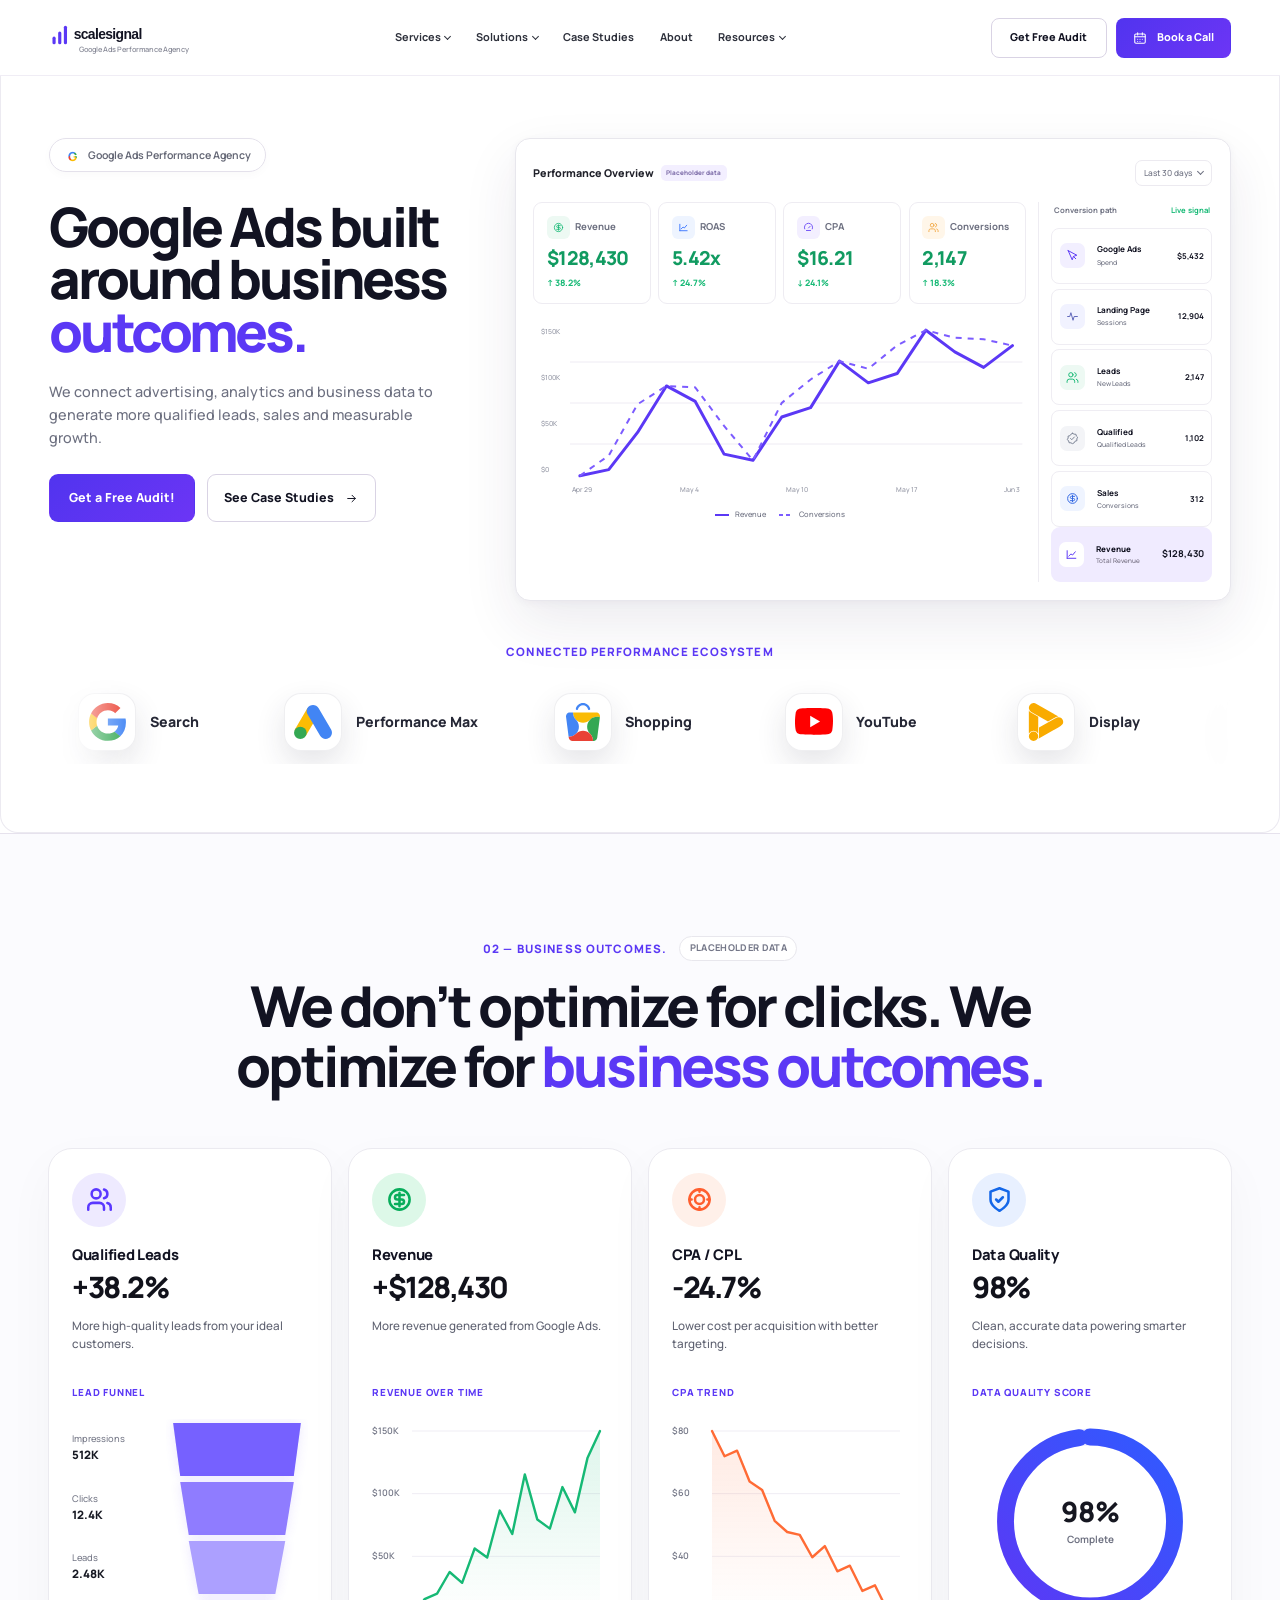
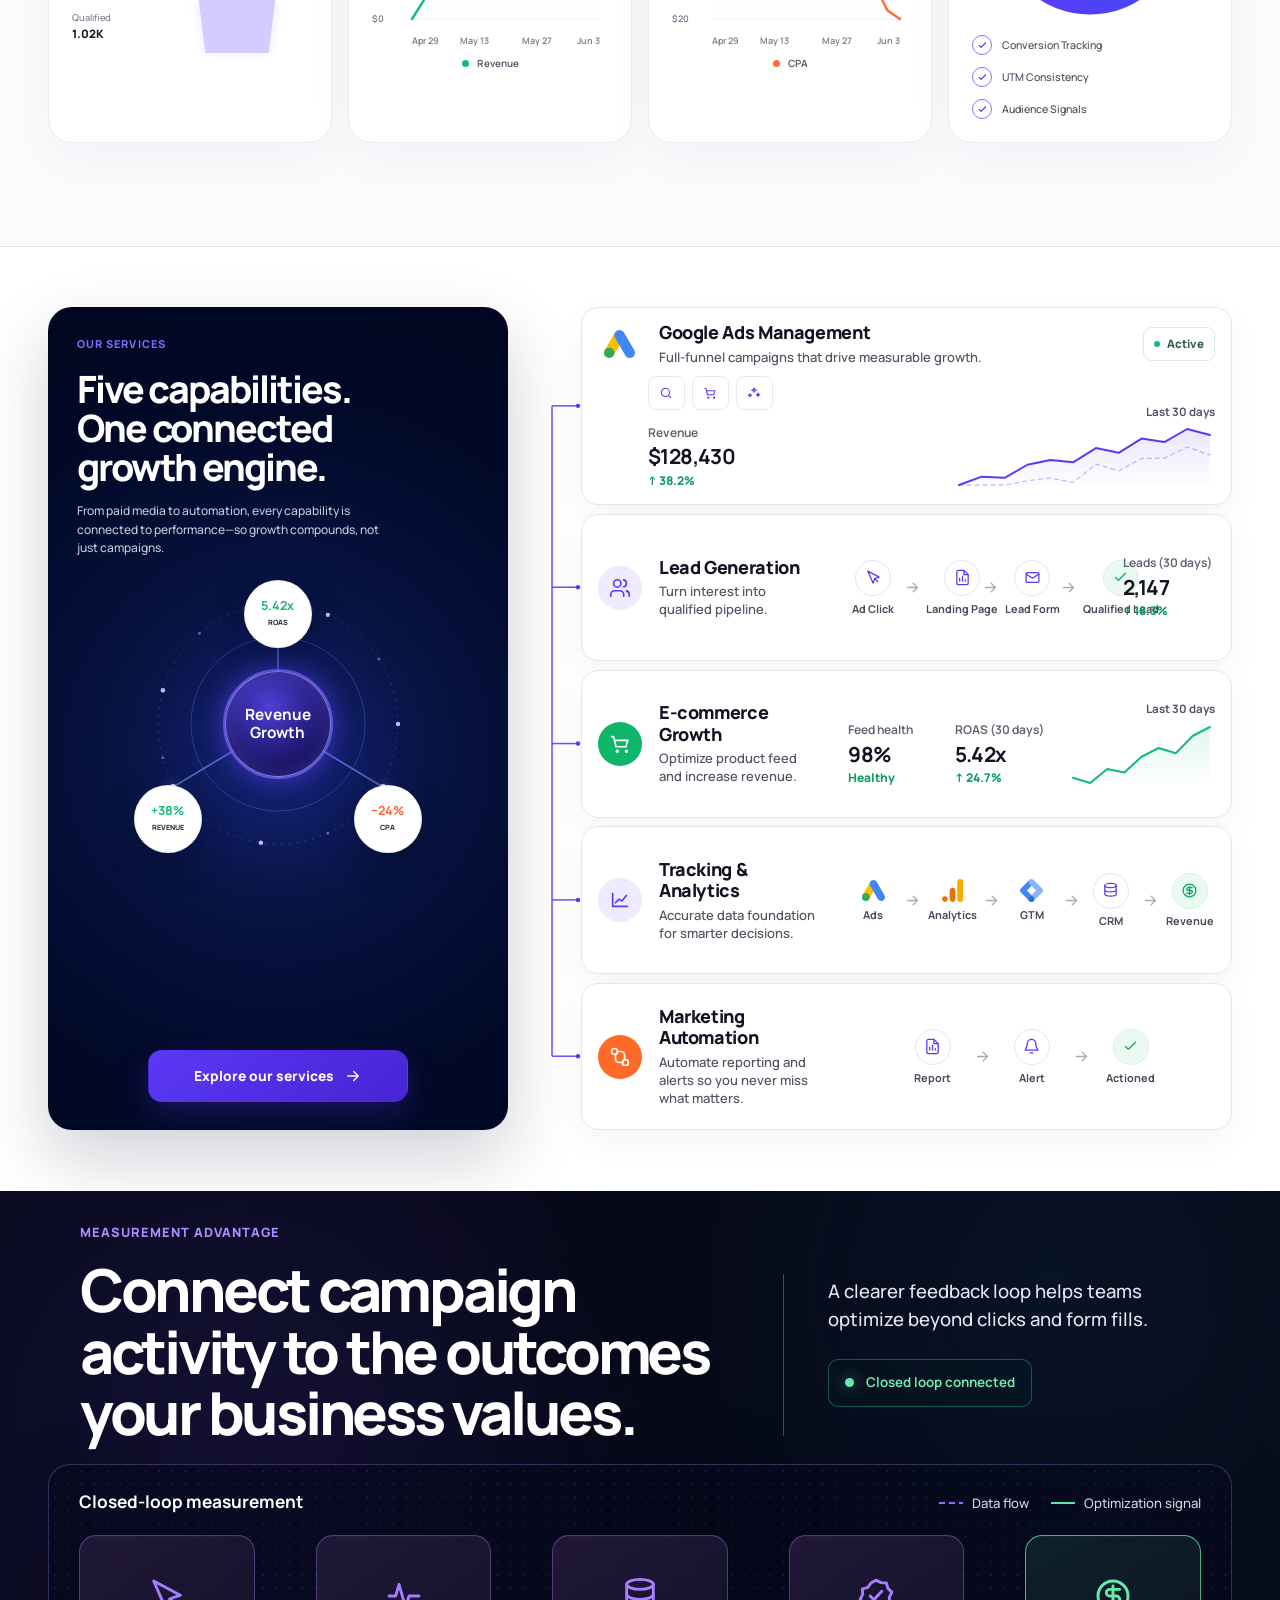
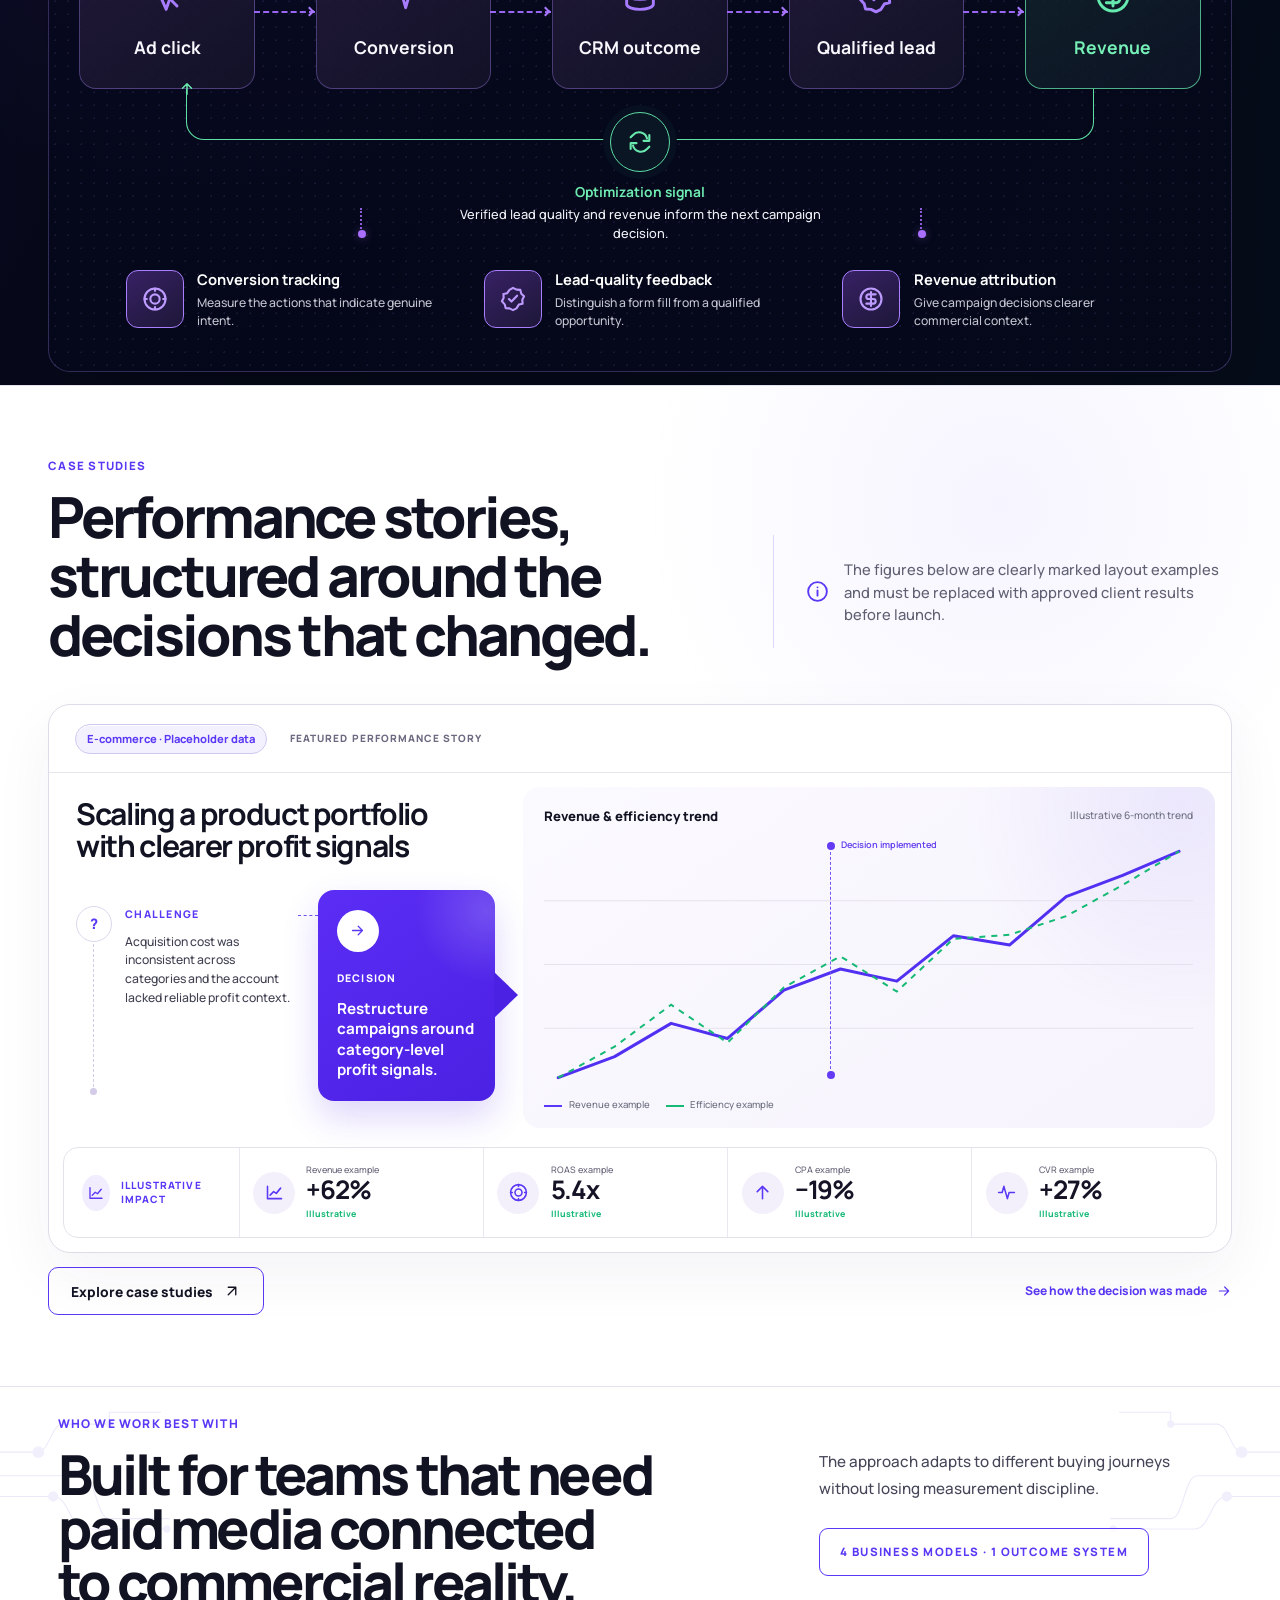
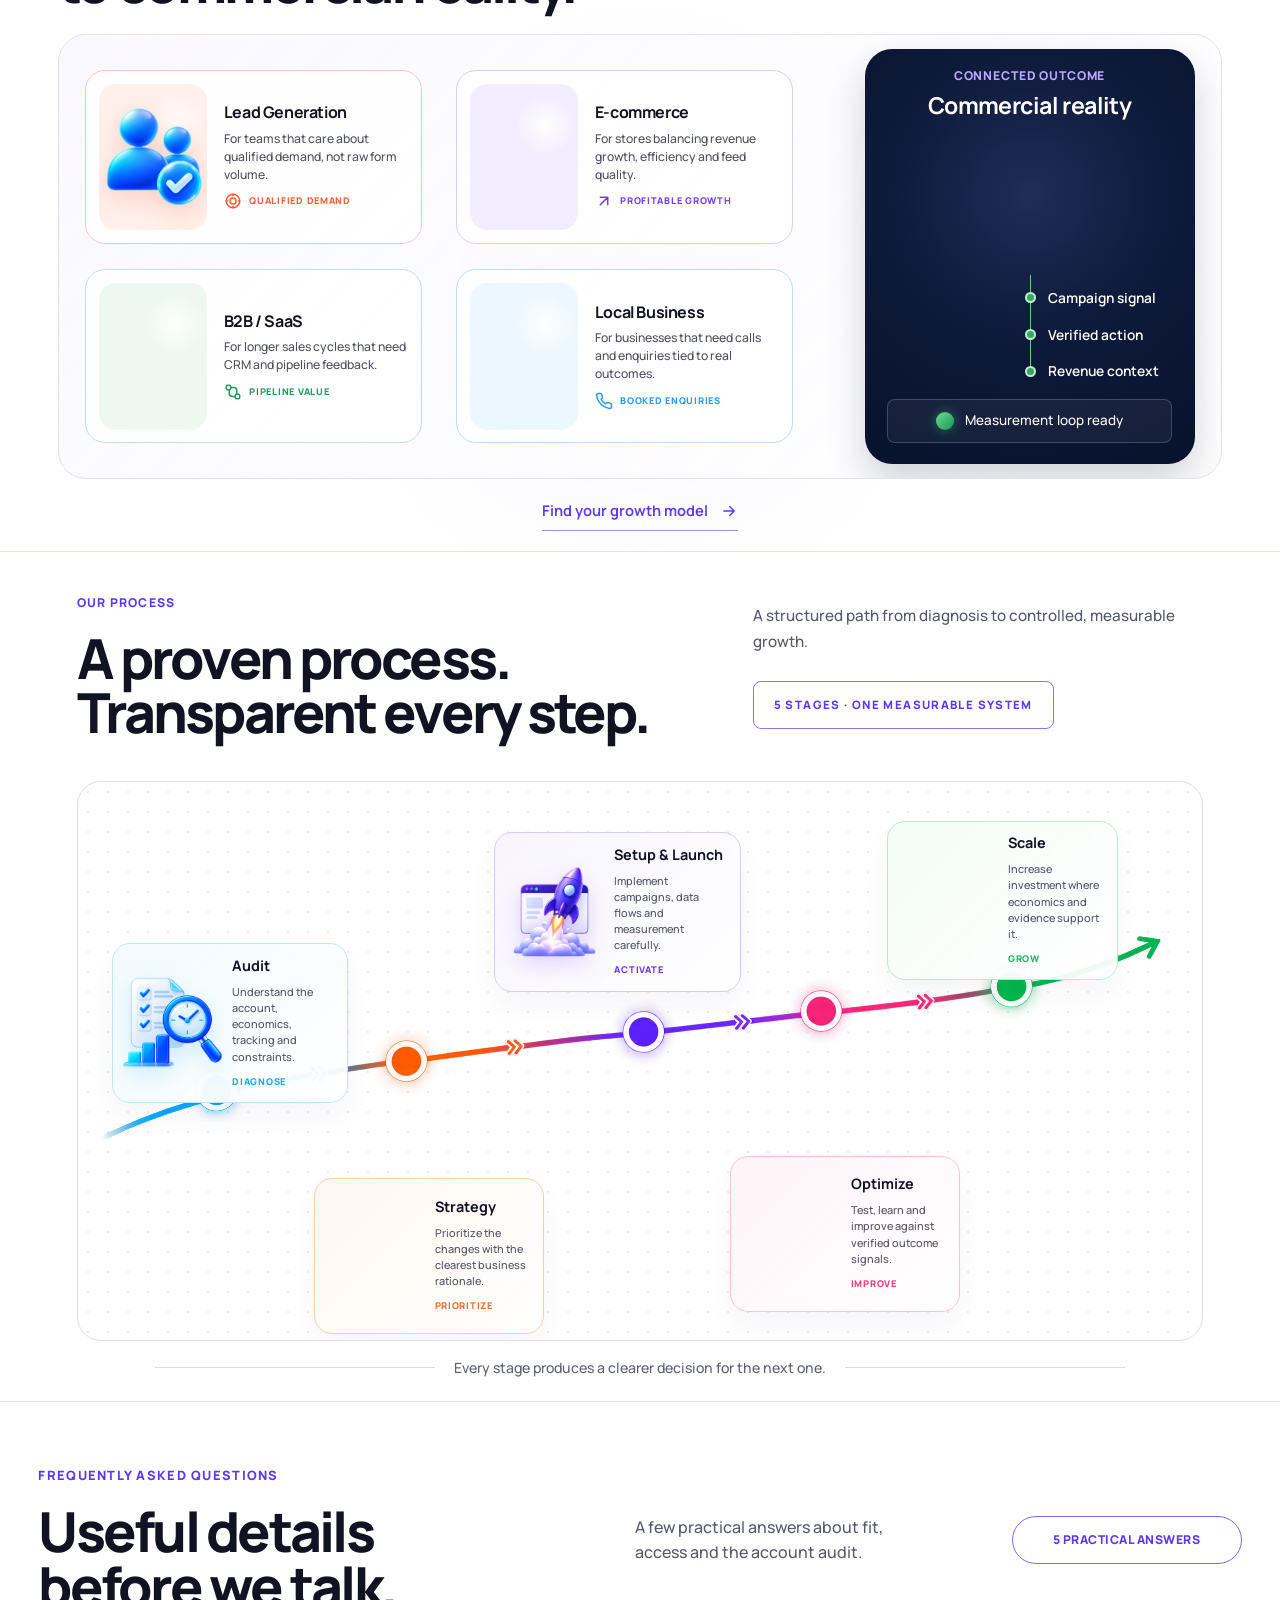
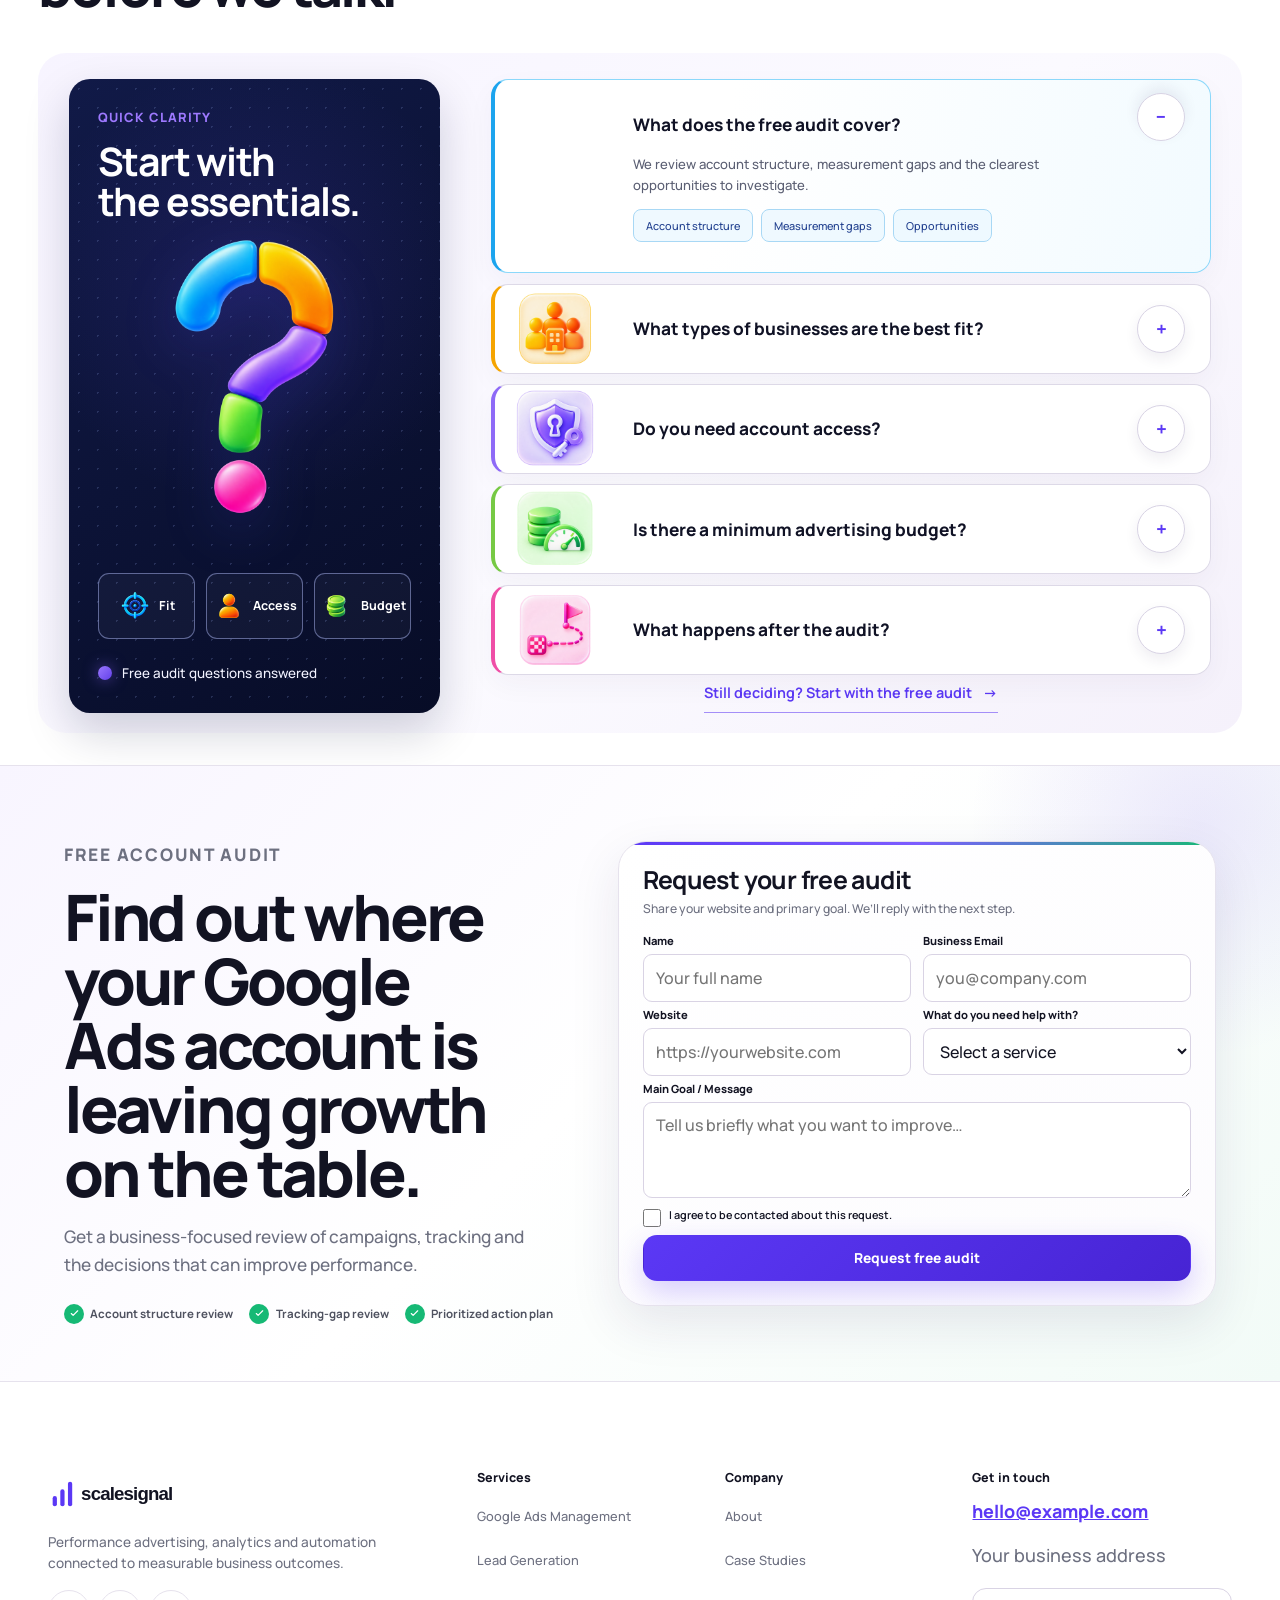
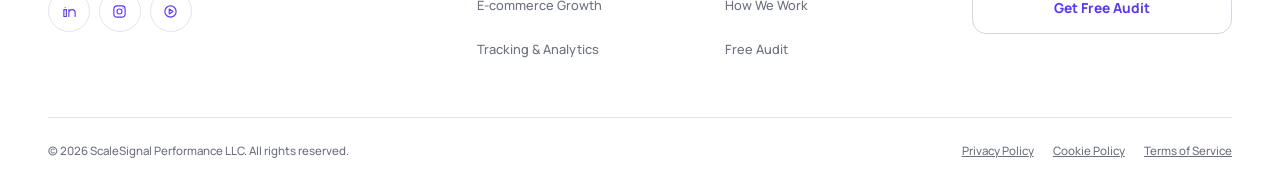
==== commit 12b9d3b4: "upd" ====
--- a/index.html
+++ b/index.html
@@ -439,9 +439,9 @@
   </main>
 
   <footer data-site-footer></footer>
-  <script src="/config/config.js?v=20260903-39"></script>
+  <script src="/config/config.js?v=20260903-41"></script>
   <script src="/js/config-loader.js?v=20260902-19" defer></script>
-  <script src="/js/main.js?v=20260903-21" defer></script>
+  <script src="/js/main.js?v=20260903-23" defer></script>
   <script src="/js/navigation.js?v=20260902-8" defer></script>
   <script src="/js/animations.js?v=20260902-8" defer></script>
   <script src="/js/charts.js?v=20260902-22" defer></script>
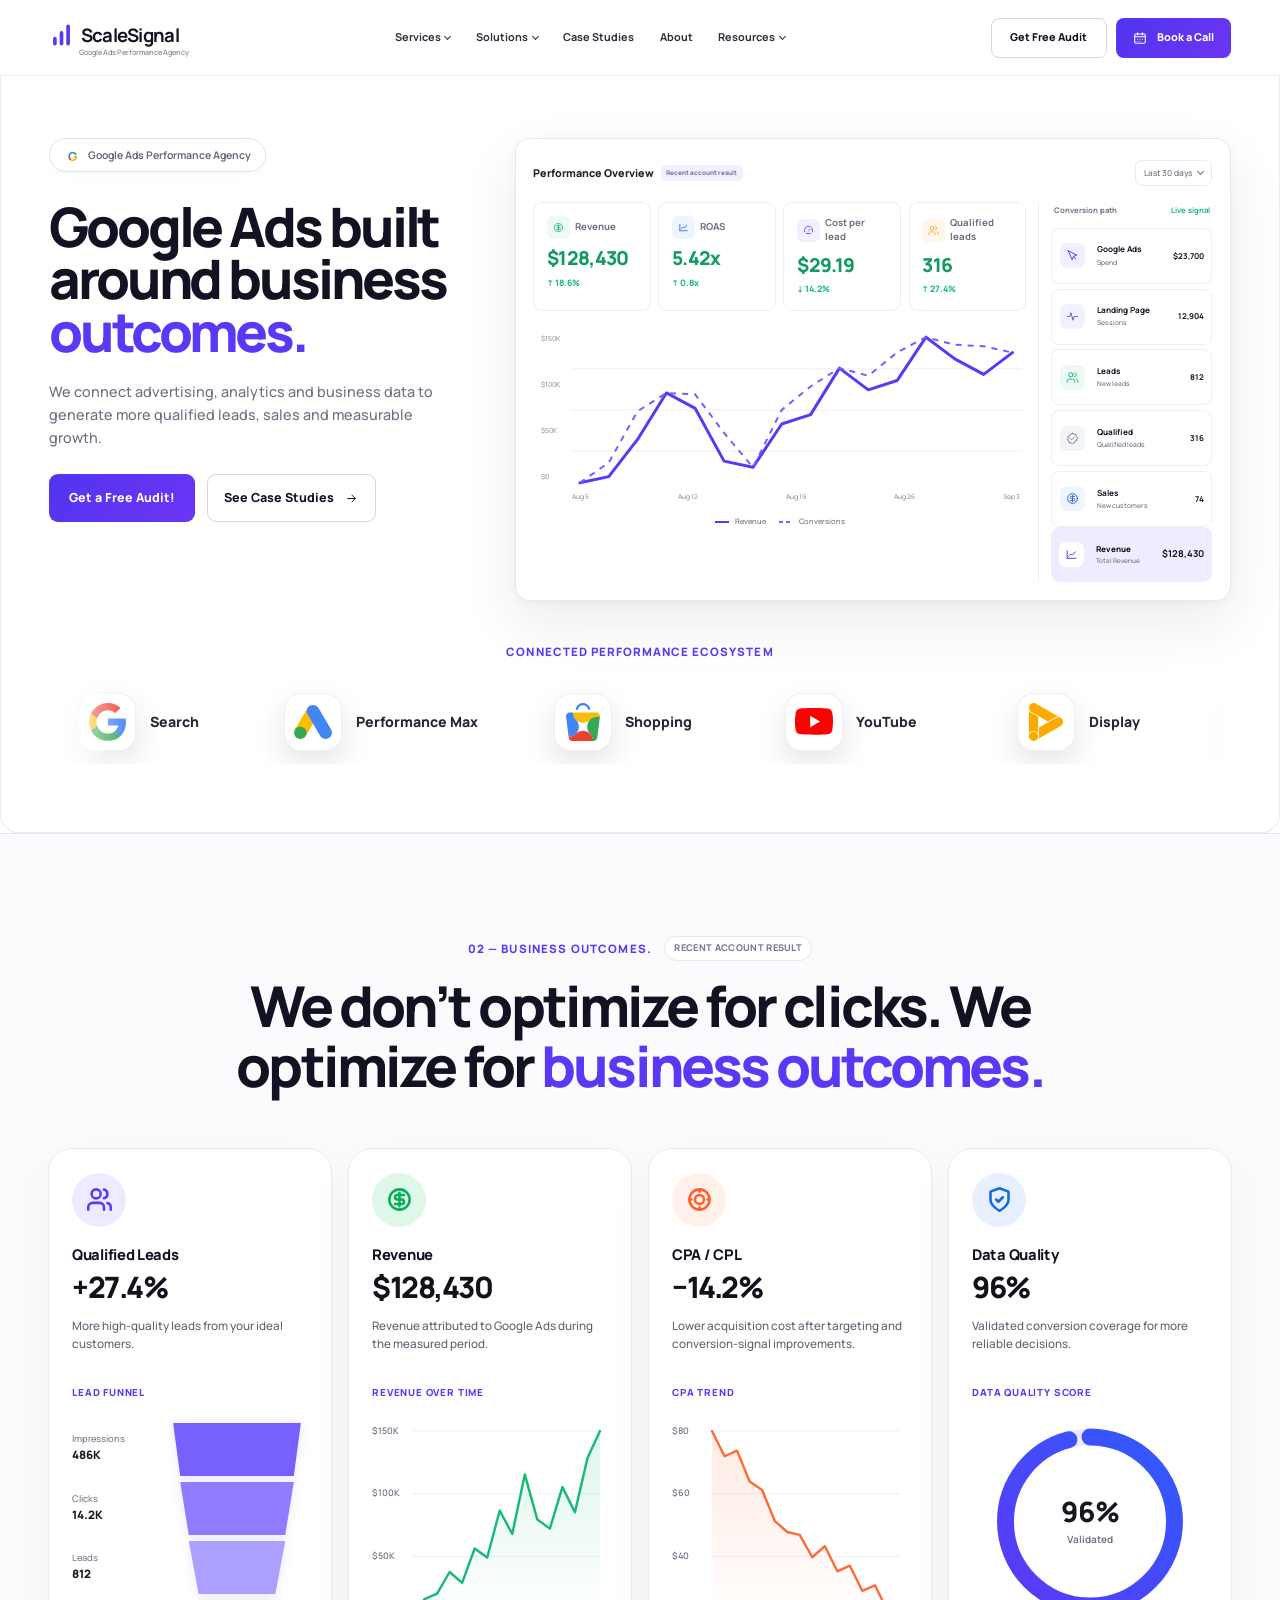
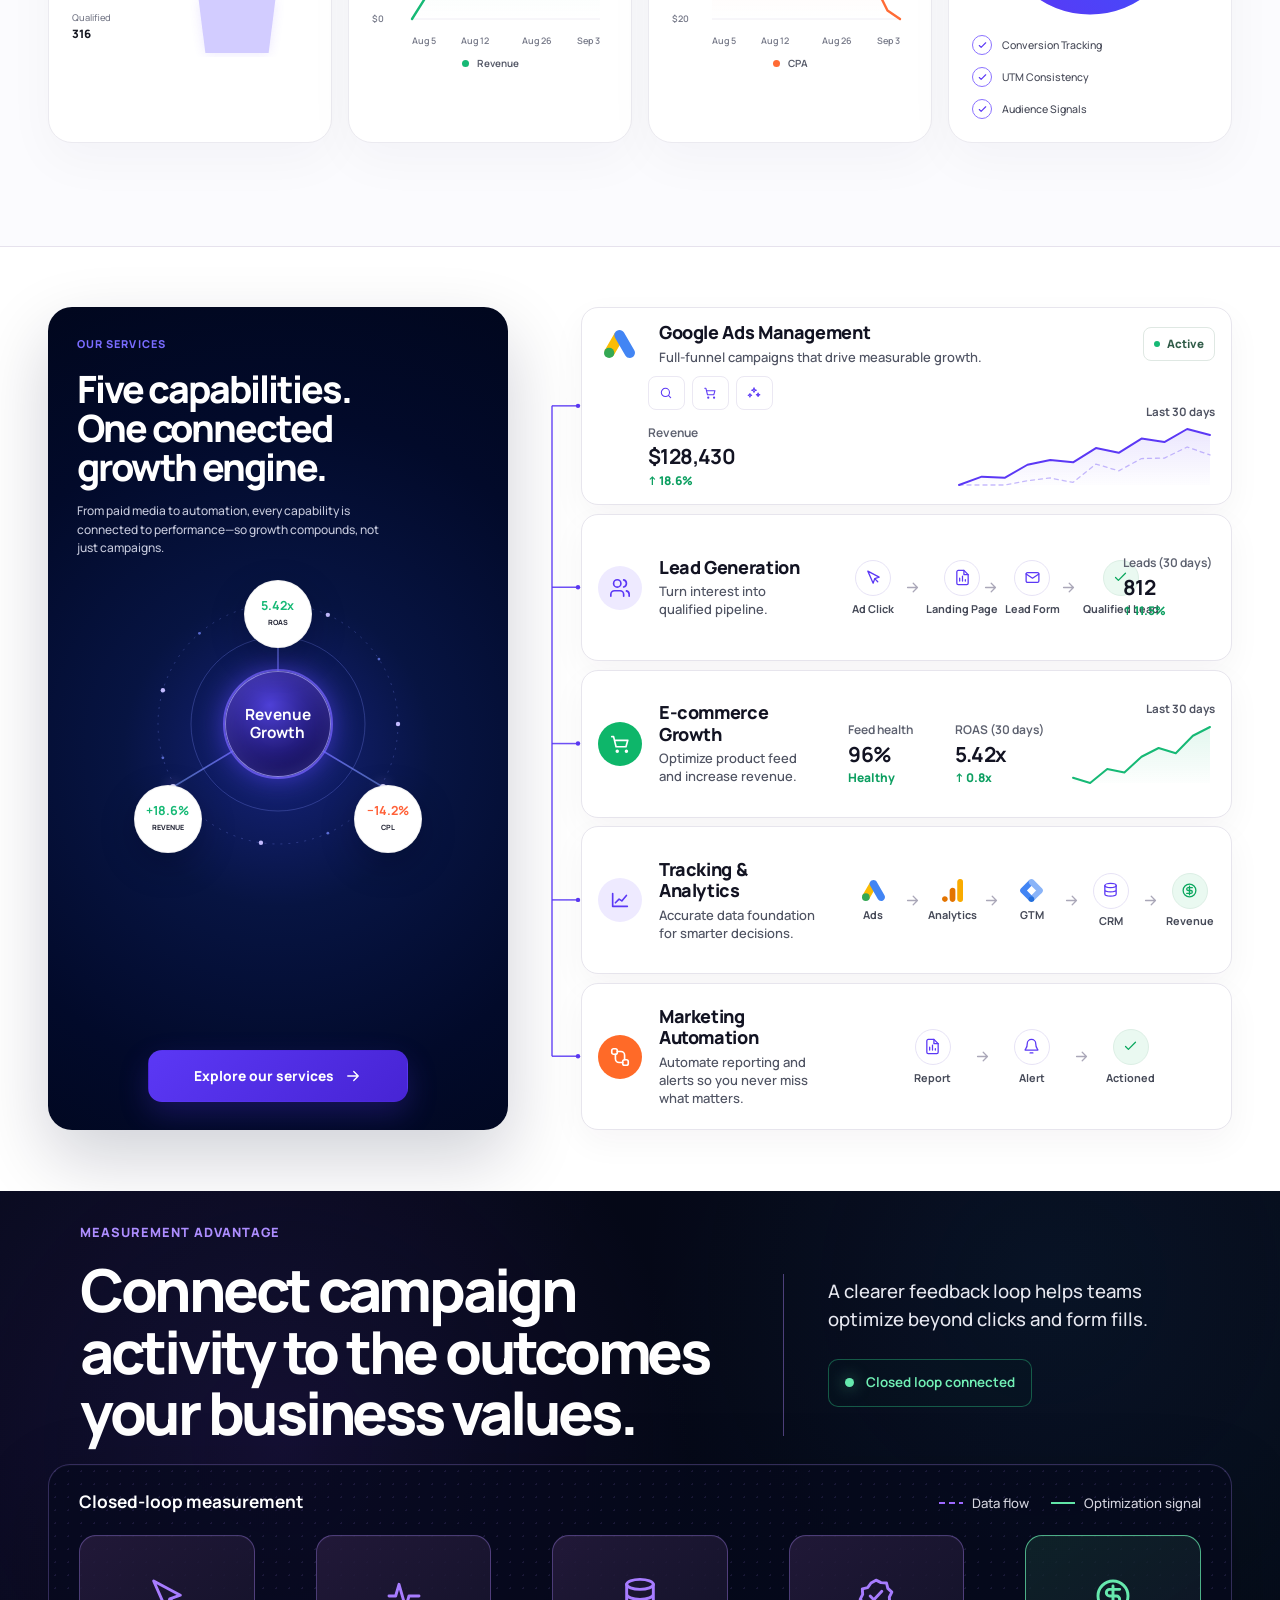
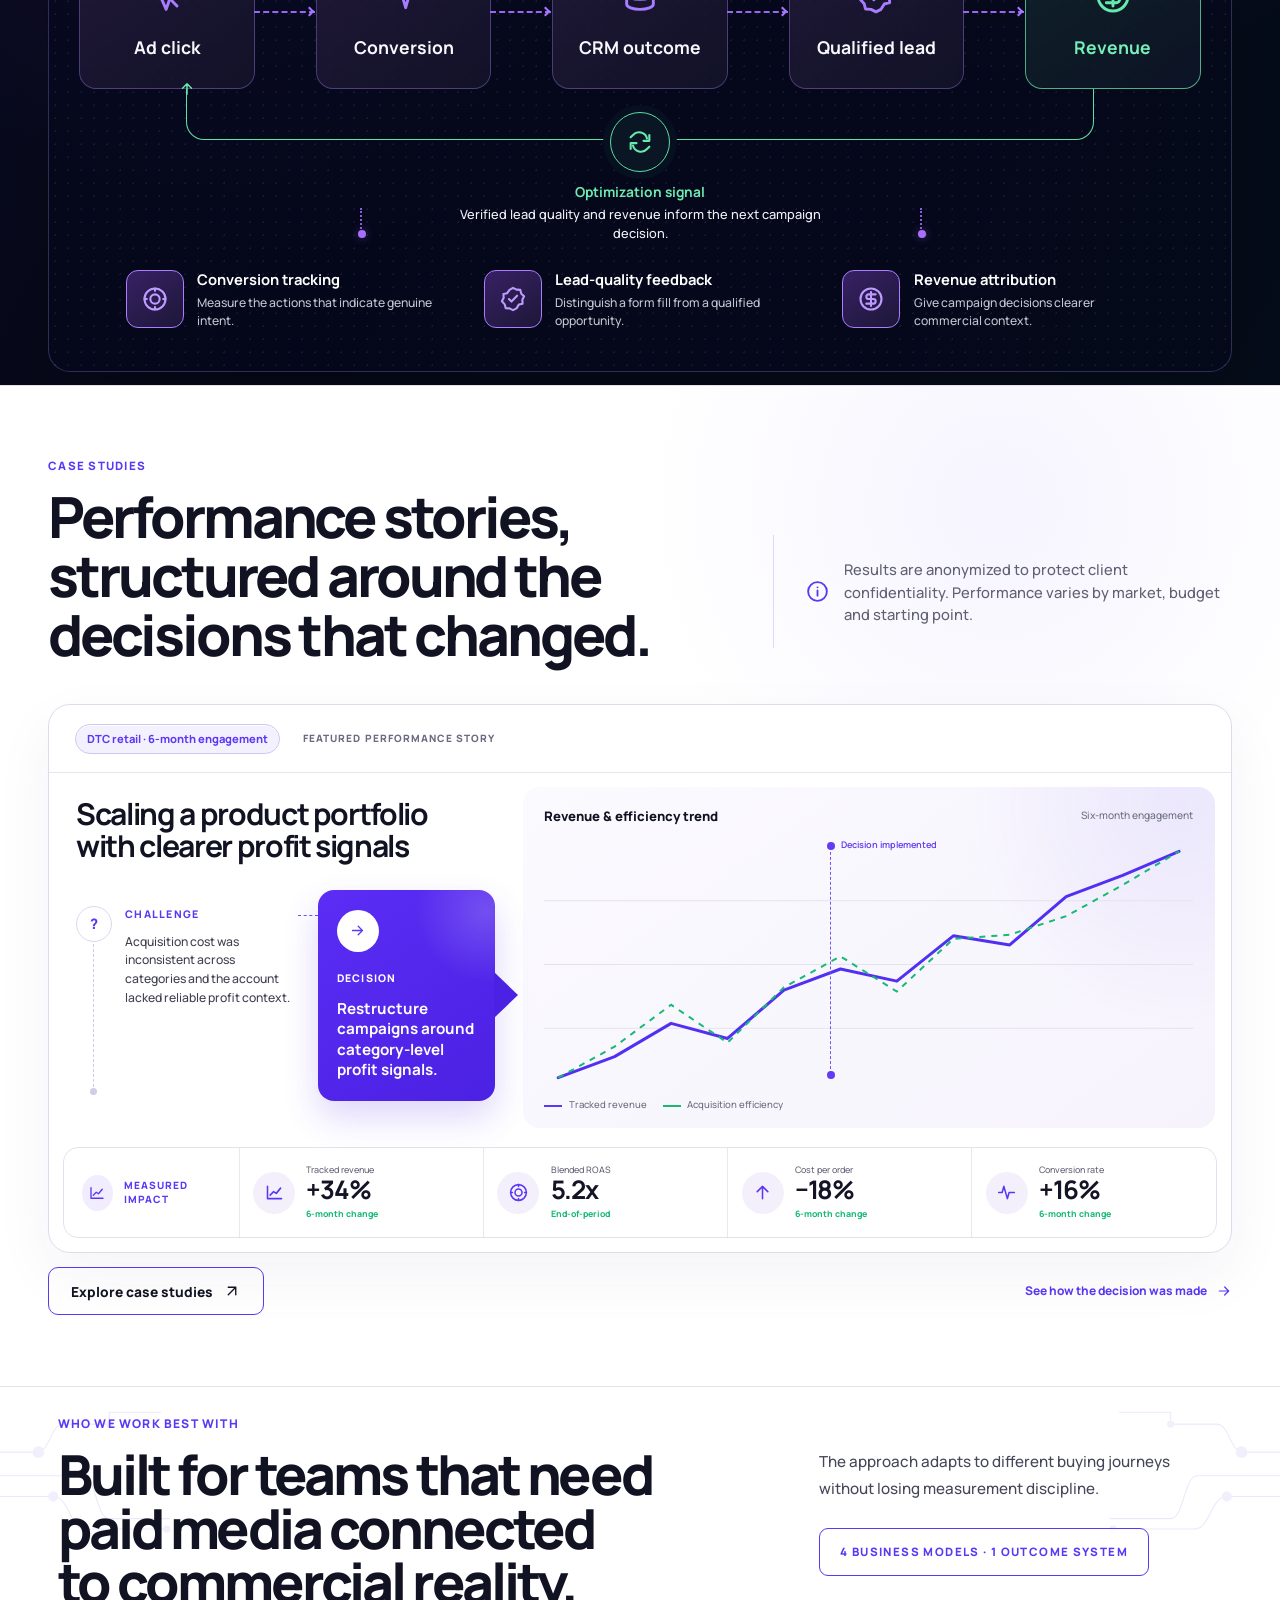
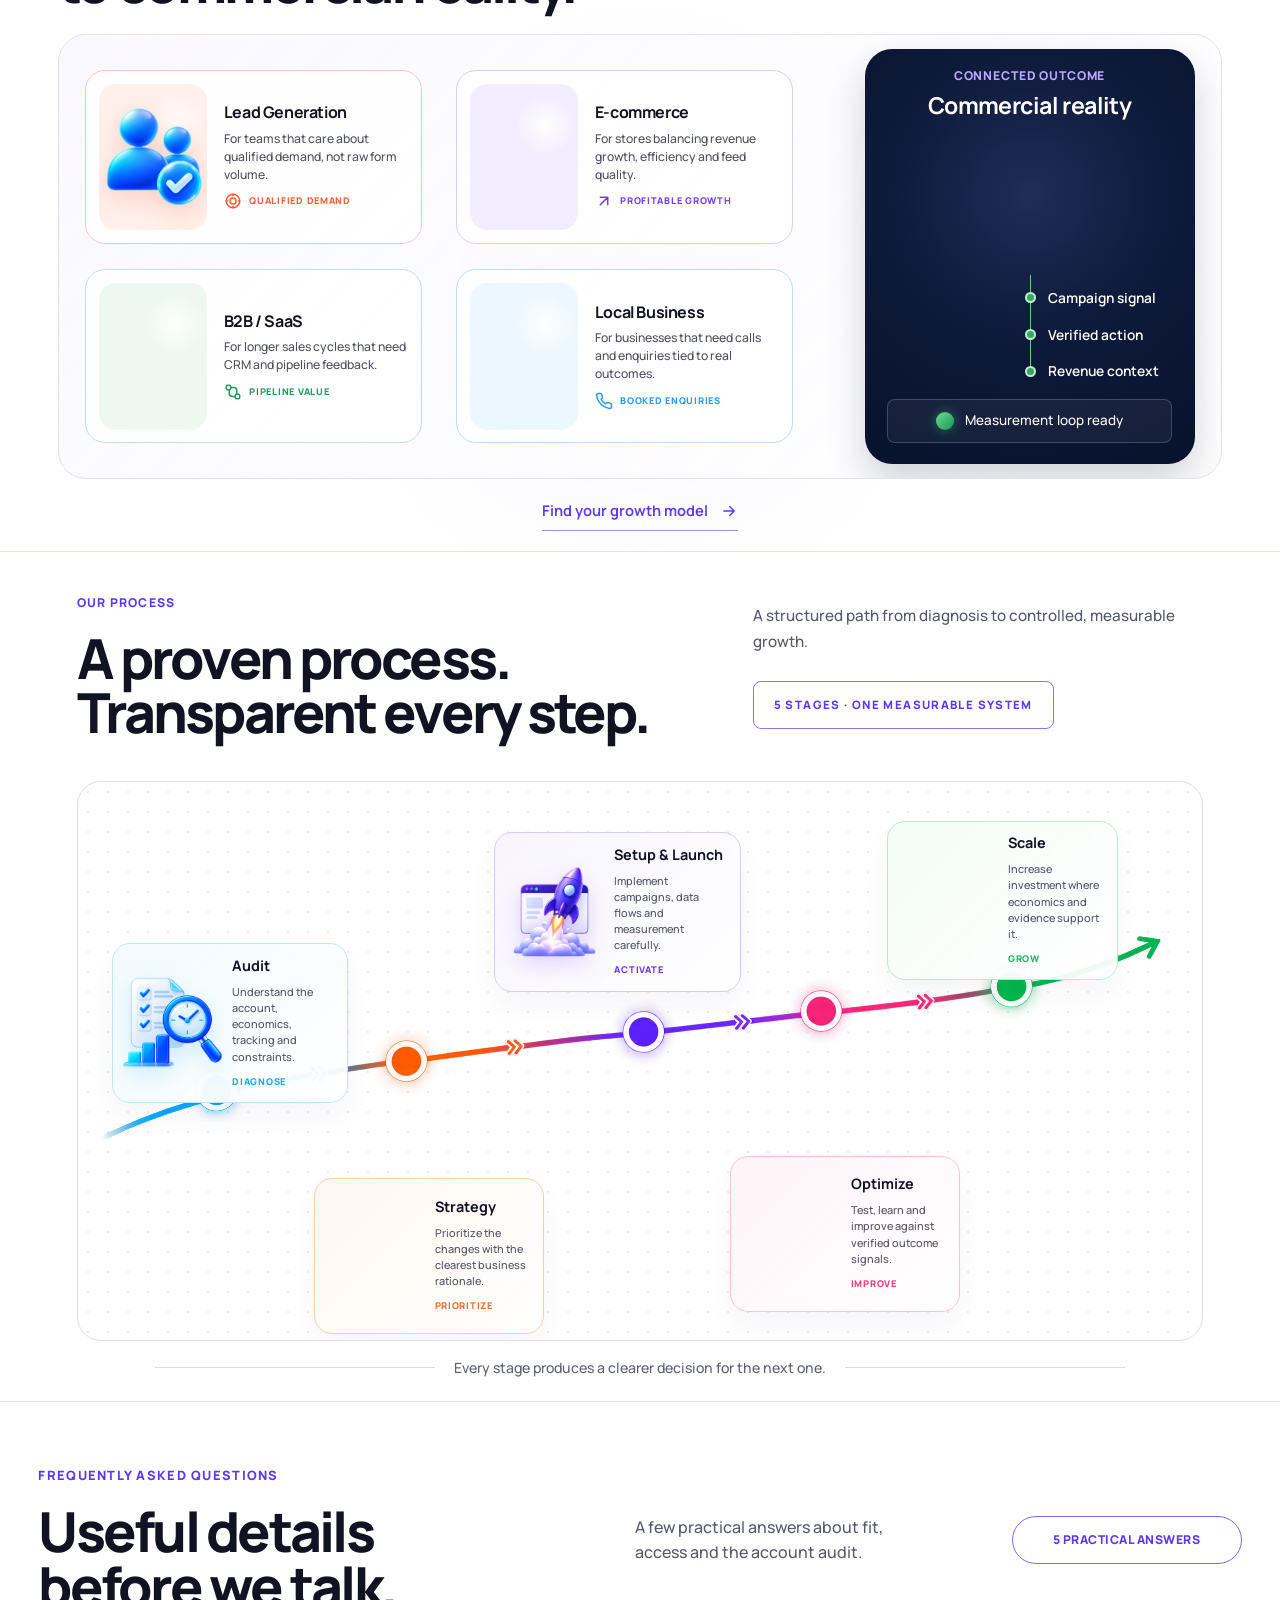
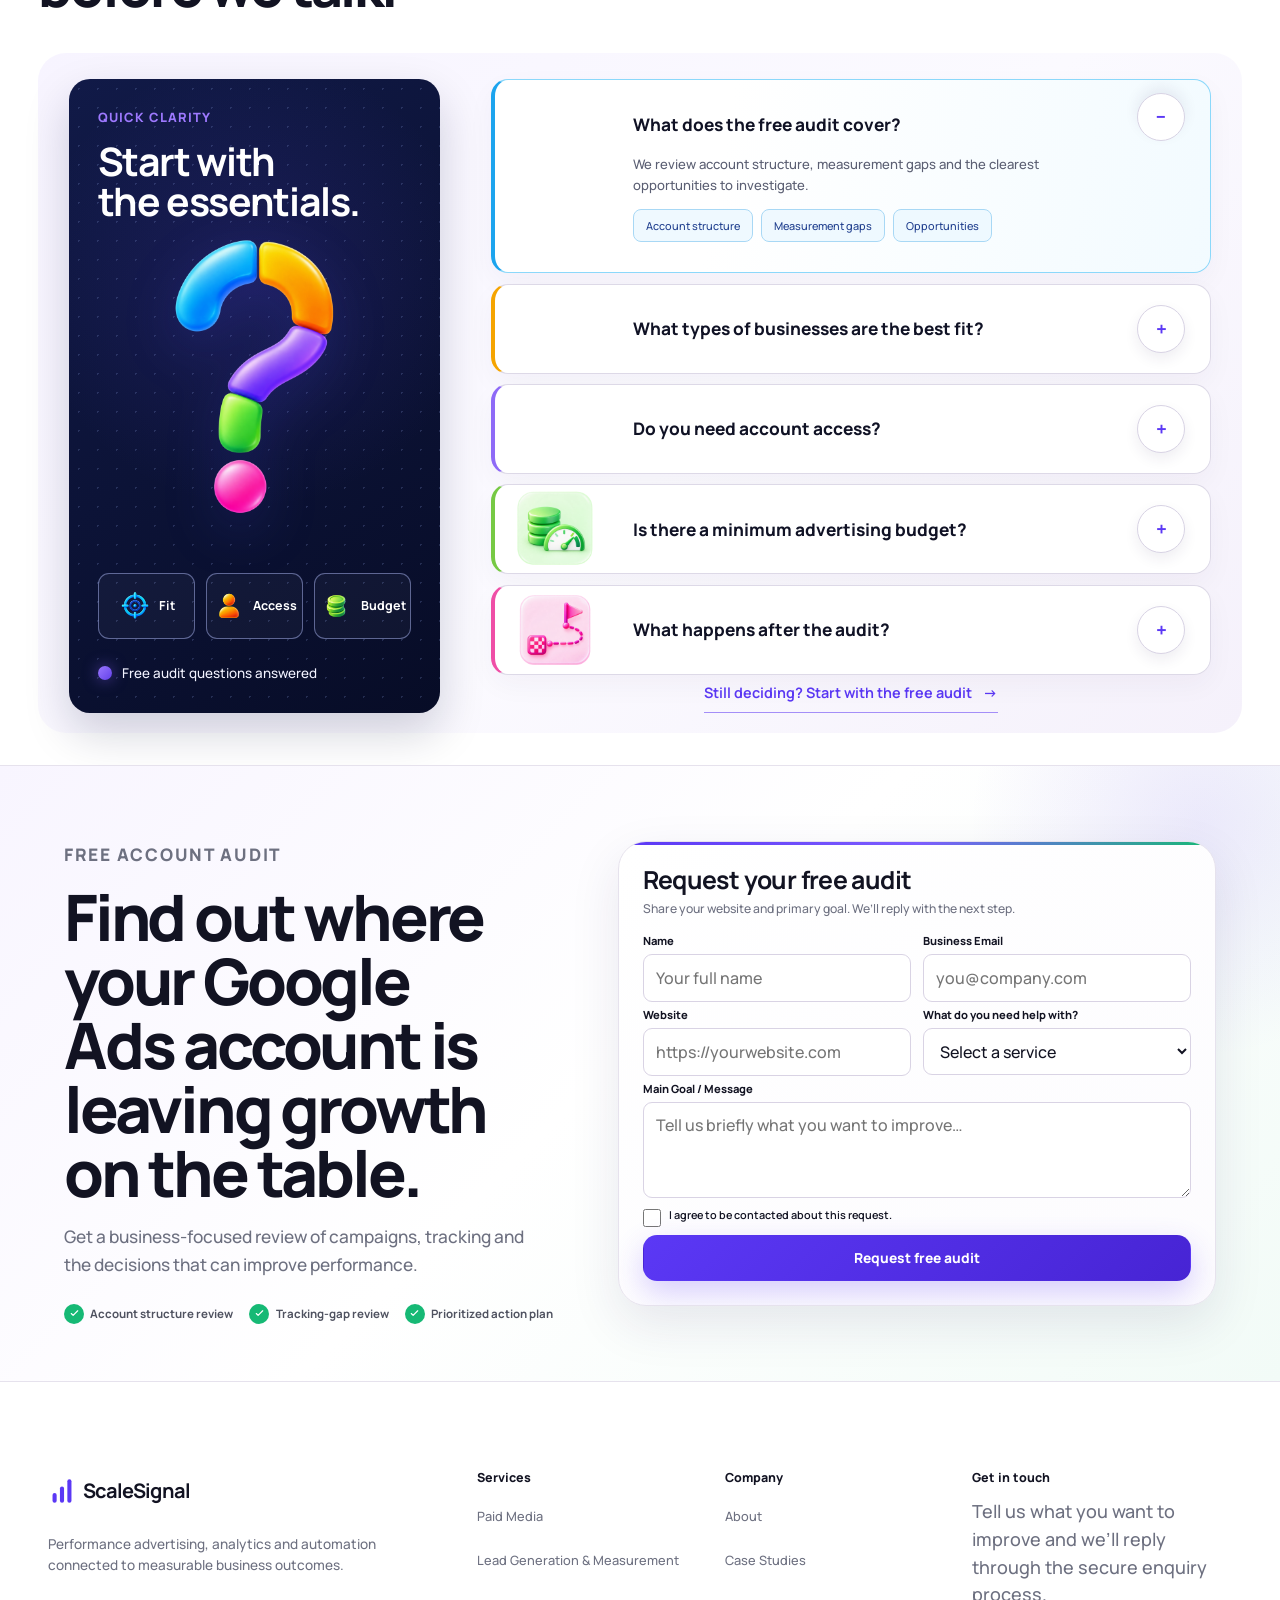
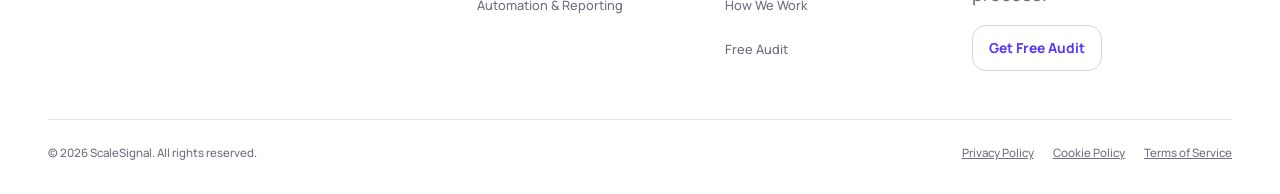
==== commit bb8f1fdc: "big upd" ====
--- a/index.html
+++ b/index.html
@@ -10,9 +10,9 @@
   <link href="https://fonts.googleapis.com/css2?family=Manrope:wght@400;500;600;700;800&display=swap" rel="stylesheet">
   <link rel="stylesheet" href="/css/base.css?v=20260902-11">
   <link rel="stylesheet" href="/css/components.css?v=20260902-8">
-  <link rel="stylesheet" href="/css/layout.css?v=20260902-11">
+  <link rel="stylesheet" href="/css/layout.css?v=20260903-12">
   <link rel="stylesheet" href="/css/pages/home.css?v=20260903-73">
-  <link rel="stylesheet" href="/css/responsive.css?v=20260902-11">
+  <link rel="stylesheet" href="/css/responsive.css?v=20260903-12">
   <title>Google Ads Performance Agency</title>
 </head>
 <body data-page="home">
@@ -32,9 +32,9 @@
           </div>
         </div>
 
-        <div class="page-hero__visual dashboard" aria-label="Illustrative performance dashboard">
+        <div class="page-hero__visual dashboard" aria-label="Performance dashboard">
           <div class="dashboard__top">
-            <span class="dashboard__title"><span data-config="pages.home.hero.chartTitle">Performance Overview</span><small class="dashboard__demo" data-config="common.placeholderLabel">Placeholder data</small></span>
+            <span class="dashboard__title"><span data-config="pages.home.hero.chartTitle">Performance Overview</span><small class="dashboard__demo" data-config="common.resultLabel">Recent account result</small></span>
             <span class="dashboard__period"><span data-config="pages.home.hero.periodLabel">Last 30 days</span><span class="dashboard__period-chevron" aria-hidden="true"></span></span>
           </div>
           <div class="dashboard__workspace">
@@ -45,11 +45,11 @@
               <div class="dashboard__chart-wrap">
                 <div class="dashboard__axis" aria-hidden="true"><span>$150K</span><span>$100K</span><span>$50K</span><span>$0</span></div>
                 <div class="dashboard__chart" data-line-chart data-values="44,46,58,73,68,51,49,63,66,81,74,77,91,84,79,86"></div>
-                <div class="dashboard__x-axis" aria-hidden="true"><span>Apr 29</span><span>May 4</span><span>May 10</span><span>May 17</span><span>Jun 3</span></div>
+                <div class="dashboard__x-axis" aria-hidden="true"><span>Aug 5</span><span>Aug 12</span><span>Aug 19</span><span>Aug 26</span><span>Sep 3</span></div>
               </div>
               <div class="dashboard__summary" aria-label="Chart legend"><span><i class="legend-line"></i> Revenue</span><span><i class="legend-line legend-line--dashed"></i> Conversions</span></div>
             </div>
-            <aside class="dashboard__rail" aria-label="Illustrative conversion funnel">
+            <aside class="dashboard__rail" aria-label="Conversion funnel">
               <div class="dashboard__rail-head"><span>Conversion path</span><span>Live signal</span></div>
               <div class="funnel-list" data-config-list="pages.home.hero.funnel">
                 <template><div class="funnel-row"><span class="funnel-row__icon" data-config-item-icon="icon"></span><span class="funnel-row__copy"><strong data-config-item="title"></strong><small data-config-item="text"></small></span><b data-config-item="value"></b></div></template>
@@ -76,7 +76,7 @@
         <header class="section-heading section-heading--center outcomes-heading" data-reveal>
           <div class="outcomes-heading__meta">
             <p class="eyebrow" data-config="pages.home.outcomes.eyebrow">02 — Business outcomes.</p>
-            <span class="outcomes-heading__note" data-config="common.placeholderLabel">Placeholder data</span>
+            <span class="outcomes-heading__note" data-config="common.resultLabel">Recent account result</span>
           </div>
           <h2 id="outcomes-title" data-config="pages.home.outcomes.title" data-accent-config="pages.home.outcomes.titleAccent">We don’t optimize for clicks. We optimize for business outcomes.</h2>
         </header>
@@ -85,17 +85,17 @@
             <span class="outcome-card__icon" data-icon="users" aria-hidden="true"></span>
             <div class="outcome-card__copy">
               <h3 data-config="pages.home.outcomes.items.0.title">Qualified Leads</h3>
-              <strong class="outcome-card__value" data-config="pages.home.outcomes.items.0.value">+38.2%</strong>
+              <strong class="outcome-card__value" data-config="pages.home.outcomes.items.0.value">+27.4%</strong>
               <p data-config="pages.home.outcomes.items.0.text">More high-quality leads from your ideal customers.</p>
             </div>
             <div class="outcome-card__visual">
               <strong class="outcome-card__visual-label" data-config="pages.home.outcomes.items.0.visualLabel">Lead funnel</strong>
               <div class="outcome-funnel-layout">
                 <dl class="outcome-stat-list">
-                  <div><dt data-config="pages.home.outcomes.items.0.stats.0.label">Impressions</dt><dd data-config="pages.home.outcomes.items.0.stats.0.value">512K</dd></div>
-                  <div><dt data-config="pages.home.outcomes.items.0.stats.1.label">Clicks</dt><dd data-config="pages.home.outcomes.items.0.stats.1.value">12.4K</dd></div>
-                  <div><dt data-config="pages.home.outcomes.items.0.stats.2.label">Leads</dt><dd data-config="pages.home.outcomes.items.0.stats.2.value">2.48K</dd></div>
-                  <div><dt data-config="pages.home.outcomes.items.0.stats.3.label">Qualified</dt><dd data-config="pages.home.outcomes.items.0.stats.3.value">1.02K</dd></div>
+                  <div><dt data-config="pages.home.outcomes.items.0.stats.0.label">Impressions</dt><dd data-config="pages.home.outcomes.items.0.stats.0.value">486K</dd></div>
+                  <div><dt data-config="pages.home.outcomes.items.0.stats.1.label">Clicks</dt><dd data-config="pages.home.outcomes.items.0.stats.1.value">14.2K</dd></div>
+                  <div><dt data-config="pages.home.outcomes.items.0.stats.2.label">Leads</dt><dd data-config="pages.home.outcomes.items.0.stats.2.value">812</dd></div>
+                  <div><dt data-config="pages.home.outcomes.items.0.stats.3.label">Qualified</dt><dd data-config="pages.home.outcomes.items.0.stats.3.value">316</dd></div>
                 </dl>
                 <canvas class="outcome-chart outcome-chart--funnel" data-outcome-chart="funnel" data-config-values="pages.home.outcomes.items.0.chartValues" aria-hidden="true"></canvas>
               </div>
@@ -106,8 +106,8 @@
             <span class="outcome-card__icon" data-icon="circle-dollar" aria-hidden="true"></span>
             <div class="outcome-card__copy">
               <h3 data-config="pages.home.outcomes.items.1.title">Revenue</h3>
-              <strong class="outcome-card__value" data-config="pages.home.outcomes.items.1.value">+$128,430</strong>
-              <p data-config="pages.home.outcomes.items.1.text">More revenue generated from Google Ads.</p>
+              <strong class="outcome-card__value" data-config="pages.home.outcomes.items.1.value">$128,430</strong>
+              <p data-config="pages.home.outcomes.items.1.text">Revenue attributed to Google Ads during the measured period.</p>
             </div>
             <div class="outcome-card__visual">
               <strong class="outcome-card__visual-label" data-config="pages.home.outcomes.items.1.visualLabel">Revenue over time</strong>
@@ -120,8 +120,8 @@
             <span class="outcome-card__icon" data-icon="target" aria-hidden="true"></span>
             <div class="outcome-card__copy">
               <h3 data-config="pages.home.outcomes.items.2.title">CPA / CPL</h3>
-              <strong class="outcome-card__value" data-config="pages.home.outcomes.items.2.value">-24.7%</strong>
-              <p data-config="pages.home.outcomes.items.2.text">Lower cost per acquisition with better targeting.</p>
+              <strong class="outcome-card__value" data-config="pages.home.outcomes.items.2.value">−14.2%</strong>
+              <p data-config="pages.home.outcomes.items.2.text">Lower acquisition cost after targeting and conversion-signal improvements.</p>
             </div>
             <div class="outcome-card__visual">
               <strong class="outcome-card__visual-label" data-config="pages.home.outcomes.items.2.visualLabel">CPA trend</strong>
@@ -134,8 +134,8 @@
             <span class="outcome-card__icon" data-icon="shield" aria-hidden="true"></span>
             <div class="outcome-card__copy">
               <h3 data-config="pages.home.outcomes.items.3.title">Data Quality</h3>
-              <strong class="outcome-card__value" data-config="pages.home.outcomes.items.3.value">98%</strong>
-              <p data-config="pages.home.outcomes.items.3.text">Clean, accurate data powering smarter decisions.</p>
+              <strong class="outcome-card__value" data-config="pages.home.outcomes.items.3.value">96%</strong>
+              <p data-config="pages.home.outcomes.items.3.text">Validated conversion coverage for more reliable decisions.</p>
             </div>
             <div class="outcome-card__visual">
               <strong class="outcome-card__visual-label" data-config="pages.home.outcomes.items.3.visualLabel">Data quality score</strong>
@@ -159,12 +159,12 @@
             <h2 id="services-title" data-config="pages.home.services.title">Five capabilities. One connected growth engine.</h2>
             <p data-config="pages.home.services.text">From paid media to automation, every capability is connected to performance.</p>
           </header>
-          <div class="growth-engine__visual" aria-label="Illustrative connected revenue growth system">
+          <div class="growth-engine__visual" aria-label="Connected revenue growth system">
             <canvas data-growth-orbit aria-hidden="true"></canvas>
             <div class="growth-engine__core"><strong data-config="pages.home.services.orbit.centerLabel">Revenue Growth</strong></div>
             <div class="growth-engine__metric growth-engine__metric--top"><strong data-config="pages.home.services.orbit.roasValue">5.42x</strong><span data-config="pages.home.services.orbit.roasLabel">ROAS</span></div>
-            <div class="growth-engine__metric growth-engine__metric--left"><strong data-config="pages.home.services.orbit.revenueValue">+38%</strong><span data-config="pages.home.services.orbit.revenueLabel">Revenue</span></div>
-            <div class="growth-engine__metric growth-engine__metric--right"><strong data-config="pages.home.services.orbit.cpaValue">−24%</strong><span data-config="pages.home.services.orbit.cpaLabel">CPA</span></div>
+            <div class="growth-engine__metric growth-engine__metric--left"><strong data-config="pages.home.services.orbit.revenueValue">+18.6%</strong><span data-config="pages.home.services.orbit.revenueLabel">Revenue</span></div>
+            <div class="growth-engine__metric growth-engine__metric--right"><strong data-config="pages.home.services.orbit.cpaValue">−14.2%</strong><span data-config="pages.home.services.orbit.cpaLabel">CPL</span></div>
           </div>
           <a class="button button--primary growth-engine__cta" data-config-href="pages.home.services.ctaUrl"><span data-config="pages.home.services.ctaLabel">Explore our services</span><span data-icon="arrow-right" aria-hidden="true"></span></a>
         </aside>
@@ -175,7 +175,7 @@
             <div class="capability-card__surface">
               <header class="capability-card__header"><span class="capability-card__icon capability-card__icon--brand"><img src="/assets/icons/services/google-ads.svg" alt=""></span><div><h3 data-config="pages.home.services.items.0.title">Google Ads Management</h3><p data-config="pages.home.services.items.0.text">Full-funnel campaigns that drive measurable growth.</p></div><span class="capability-card__status"><i aria-hidden="true"></i><span data-config="pages.home.services.items.0.status">Active</span></span><button class="capability-card__toggle" type="button" aria-expanded="true" aria-controls="capability-panel-ads" aria-label="Toggle Google Ads Management details" data-capability-toggle><span data-icon="chevron-down" aria-hidden="true"></span></button></header>
               <div class="capability-card__content capability-card__content--ads" id="capability-panel-ads" data-capability-panel>
-                <div><div class="capability-chips"><span data-icon="search"><b data-config="pages.home.services.items.0.chips.0">Search</b></span><span data-icon="shopping-cart"><b data-config="pages.home.services.items.0.chips.1">Shopping</b></span><span data-icon="sparkles"><b data-config="pages.home.services.items.0.chips.2">PMax</b></span></div><div class="capability-metric"><small data-config="pages.home.services.items.0.metricLabel">Revenue</small><strong data-config="pages.home.services.items.0.metricValue">$128,430</strong><em data-config="pages.home.services.items.0.trend">↑ 38.2%</em></div></div>
+                <div><div class="capability-chips"><span data-icon="search"><b data-config="pages.home.services.items.0.chips.0">Search</b></span><span data-icon="shopping-cart"><b data-config="pages.home.services.items.0.chips.1">Shopping</b></span><span data-icon="sparkles"><b data-config="pages.home.services.items.0.chips.2">PMax</b></span></div><div class="capability-metric"><small data-config="pages.home.services.items.0.metricLabel">Revenue</small><strong data-config="pages.home.services.items.0.metricValue">$128,430</strong><em data-config="pages.home.services.items.0.trend">↑ 18.6%</em></div></div>
                 <div class="capability-mini-chart"><span data-config="pages.home.services.items.0.period">Last 30 days</span><canvas data-capability-trend data-chart-color="#5b38f5" data-config-values="pages.home.services.items.0.chartValues" aria-hidden="true"></canvas></div>
               </div>
             </div>
@@ -183,13 +183,13 @@
           <article class="capability-card capability-card--leads" data-capability-card>
             <div class="capability-card__surface">
               <header class="capability-card__header"><span class="capability-card__icon" data-icon="users" aria-hidden="true"></span><div><h3 data-config="pages.home.services.items.1.title">Lead Generation</h3><p data-config="pages.home.services.items.1.text">Turn interest into qualified pipeline.</p></div><button class="capability-card__toggle" type="button" aria-expanded="false" aria-controls="capability-panel-leads" aria-label="Toggle Lead Generation details" data-capability-toggle><span data-icon="chevron-down" aria-hidden="true"></span></button></header>
-              <div class="capability-card__content capability-card__content--leads"><div class="capability-flow"><span><i data-icon="mouse-pointer"></i><b data-config="pages.home.services.items.1.steps.0">Ad Click</b></span><i data-icon="arrow-right"></i><span><i data-icon="file-chart"></i><b data-config="pages.home.services.items.1.steps.1">Landing Page</b></span><i data-icon="arrow-right"></i><span><i data-icon="mail"></i><b data-config="pages.home.services.items.1.steps.2">Lead Form</b></span><i data-icon="arrow-right"></i><span class="is-success"><i data-icon="check"></i><b data-config="pages.home.services.items.1.steps.3">Qualified Lead</b></span></div><div class="capability-metric capability-metric--side"><small data-config="pages.home.services.items.1.metricLabel">Leads (30 days)</small><strong data-config="pages.home.services.items.1.metricValue">2,147</strong><em data-config="pages.home.services.items.1.trend">↑ 18.3%</em></div></div>
+              <div class="capability-card__content capability-card__content--leads"><div class="capability-flow"><span><i data-icon="mouse-pointer"></i><b data-config="pages.home.services.items.1.steps.0">Ad Click</b></span><i data-icon="arrow-right"></i><span><i data-icon="file-chart"></i><b data-config="pages.home.services.items.1.steps.1">Landing Page</b></span><i data-icon="arrow-right"></i><span><i data-icon="mail"></i><b data-config="pages.home.services.items.1.steps.2">Lead Form</b></span><i data-icon="arrow-right"></i><span class="is-success"><i data-icon="check"></i><b data-config="pages.home.services.items.1.steps.3">Qualified Lead</b></span></div><div class="capability-metric capability-metric--side"><small data-config="pages.home.services.items.1.metricLabel">Leads (30 days)</small><strong data-config="pages.home.services.items.1.metricValue">812</strong><em data-config="pages.home.services.items.1.trend">↑ 11.5%</em></div></div>
             </div>
           </article>
           <article class="capability-card capability-card--commerce" data-capability-card>
             <div class="capability-card__surface">
               <header class="capability-card__header"><span class="capability-card__icon is-success" data-icon="shopping-cart" aria-hidden="true"></span><div><h3 data-config="pages.home.services.items.2.title">E-commerce Growth</h3><p data-config="pages.home.services.items.2.text">Optimize product feed and increase revenue.</p></div><button class="capability-card__toggle" type="button" aria-expanded="false" aria-controls="capability-panel-commerce" aria-label="Toggle E-commerce Growth details" data-capability-toggle><span data-icon="chevron-down" aria-hidden="true"></span></button></header>
-              <div class="capability-card__content capability-card__content--commerce"><div class="capability-metric"><small data-config="pages.home.services.items.2.metricLabelA">Feed health</small><strong data-config="pages.home.services.items.2.metricValueA">98%</strong><em data-config="pages.home.services.items.2.trendA">Healthy</em></div><div class="capability-metric"><small data-config="pages.home.services.items.2.metricLabelB">ROAS (30 days)</small><strong data-config="pages.home.services.items.2.metricValueB">5.42x</strong><em data-config="pages.home.services.items.2.trendB">↑ 24.7%</em></div><div class="capability-mini-chart"><span data-config="pages.home.services.items.2.period">Last 30 days</span><canvas data-capability-trend data-chart-color="#16b975" data-config-values="pages.home.services.items.2.chartValues" aria-hidden="true"></canvas></div></div>
+              <div class="capability-card__content capability-card__content--commerce"><div class="capability-metric"><small data-config="pages.home.services.items.2.metricLabelA">Feed health</small><strong data-config="pages.home.services.items.2.metricValueA">96%</strong><em data-config="pages.home.services.items.2.trendA">Healthy</em></div><div class="capability-metric"><small data-config="pages.home.services.items.2.metricLabelB">ROAS (30 days)</small><strong data-config="pages.home.services.items.2.metricValueB">5.42x</strong><em data-config="pages.home.services.items.2.trendB">↑ 0.8x</em></div><div class="capability-mini-chart"><span data-config="pages.home.services.items.2.period">Last 30 days</span><canvas data-capability-trend data-chart-color="#16b975" data-config-values="pages.home.services.items.2.chartValues" aria-hidden="true"></canvas></div></div>
             </div>
           </article>
           <article class="capability-card capability-card--tracking" data-capability-card>
@@ -266,14 +266,14 @@
           </div>
           <div class="case-section__note">
             <span class="case-section__note-icon" data-icon="info" aria-hidden="true"></span>
-            <p data-config="pages.home.cases.text">All figures are layout examples.</p>
+            <p data-config="pages.home.cases.text">Results are anonymized to protect client confidentiality. Performance varies.</p>
           </div>
         </header>
 
         <article class="case-featured" data-reveal>
           <div class="case-featured__topbar">
             <div class="case-featured__meta">
-              <span class="tag" data-config="pages.home.cases.featured.sector">Placeholder data</span>
+              <span class="tag" data-config="pages.home.cases.featured.sector">DTC retail · 6-month engagement</span>
               <span data-config="pages.home.cases.storyLabel">Featured performance story</span>
             </div>
           </div>
@@ -295,17 +295,17 @@
             </div>
 
             <div class="case-chart-panel">
-              <div class="chart-card__head"><span class="chart-card__title" data-config="pages.home.cases.chartTitle">Revenue &amp; efficiency trend</span><span class="chart-card__period" data-config="pages.home.cases.chartPeriod">Illustrative 6-month trend</span></div>
+              <div class="chart-card__head"><span class="chart-card__title" data-config="pages.home.cases.chartTitle">Revenue &amp; efficiency trend</span><span class="chart-card__period" data-config="pages.home.cases.chartPeriod">Six-month engagement</span></div>
               <div class="case-chart-panel__plot">
                 <div data-line-chart data-values="34,41,52,47,63,70,66,81,78,94,101,109"></div>
                 <span class="case-chart-marker" aria-hidden="true"><i></i><span data-config="pages.home.cases.decisionMarker">Decision implemented</span></span>
               </div>
-              <div class="chart-legend"><span><i></i> Revenue example</span><span><i></i> Efficiency example</span></div>
+              <div class="chart-legend"><span><i></i> Tracked revenue</span><span><i></i> Acquisition efficiency</span></div>
             </div>
           </div>
 
           <div class="case-impact">
-            <div class="case-impact__label"><span data-icon="chart" aria-hidden="true"></span><strong data-config="pages.home.cases.impactLabel">Illustrative impact</strong></div>
+            <div class="case-impact__label"><span data-icon="chart" aria-hidden="true"></span><strong data-config="pages.home.cases.impactLabel">Measured impact</strong></div>
             <div class="case-impact__metrics" data-config-list="pages.home.cases.featured.metrics">
               <template><div class="case-impact__metric"><span class="case-impact__icon" data-config-item-icon="icon" aria-hidden="true"></span><div><span class="case-impact__metric-label" data-config-item="label"></span><strong data-config-item="value"></strong><em data-config-item="status"></em></div></div></template>
             </div>
@@ -421,7 +421,7 @@
           <p data-config="common.finalCtaText">Get a business-focused review.</p>
           <ul class="final-cta__points" data-config-list="pages.home.finalCta.points"><template><li><span data-icon="check" aria-hidden="true"></span><span data-config-item="label"></span></li></template></ul>
         </div>
-        <form class="card card--shadow audit-form-card form-grid form-grid--two" data-audit-form action="/php/send-form.php" method="post" novalidate data-reveal>
+        <form class="card card--shadow audit-form-card form-grid form-grid--two" data-audit-form action="/php/send-form.php" method="post" novalidate data-reveal data-config-action="form.audit.endpoint">
           <header class="audit-form-card__head field--full"><h3 data-config="form.audit.title">Request your free audit</h3><p data-config="form.audit.intro">Share your website and primary goal. We’ll reply with the next step.</p></header>
           <div class="field"><label for="audit-name" data-config="form.audit.labels.name">Name</label><input id="audit-name" name="name" type="text" autocomplete="name" maxlength="100" required aria-describedby="error-name" data-config-placeholder="form.audit.placeholders.name"><span id="error-name" data-error-for="name"></span></div>
           <div class="field"><label for="audit-email" data-config="form.audit.labels.email">Business Email</label><input id="audit-email" name="email" type="email" autocomplete="email" maxlength="190" required aria-describedby="error-email" data-config-placeholder="form.audit.placeholders.email"><span id="error-email" data-error-for="email"></span></div>
@@ -439,10 +439,10 @@
   </main>
 
   <footer data-site-footer></footer>
-  <script src="/config/config.js?v=20260903-41"></script>
-  <script src="/js/config-loader.js?v=20260902-19" defer></script>
-  <script src="/js/main.js?v=20260903-23" defer></script>
-  <script src="/js/navigation.js?v=20260902-8" defer></script>
+  <script src="/config/config.js?v=20260904-45"></script><script src="/js/site-content.js?v=20260904-7"></script>
+  <script src="/js/config-loader.js?v=20260903-2" defer></script>
+  <script src="/js/main.js?v=20260904-25" defer></script>
+  <script src="/js/navigation.js?v=20260904-2" defer></script>
   <script src="/js/animations.js?v=20260902-8" defer></script>
   <script src="/js/charts.js?v=20260902-22" defer></script>
   <script src="/js/form.js?v=20260903-2" defer></script>
--- a/css/layout.css
+++ b/css/layout.css
@@ -37,8 +37,10 @@
 }
 .site-brand { display: grid; flex: 0 0 auto; gap: 0; color: var(--text); text-decoration: none; }
 .site-brand small { margin: -3px 0 0 30px; color: #8b8d9a; font-size: 0.46rem; font-weight: 600; line-height: 1; white-space: nowrap; }
-.site-logo { display: block; width: clamp(126px, 10.5vw, 148px); }
-.site-logo img { width: 100%; height: auto; }
+.brand-lockup { display: inline-flex; align-items: center; gap: 0.42rem; color: var(--text); font-size: 1rem; font-weight: 800; letter-spacing: -0.045em; line-height: 1; text-decoration: none; }
+.brand-lockup img { width: 25px; height: 34px; flex: 0 0 auto; object-fit: contain; }
+.site-logo { width: max-content; }
+.site-logo strong { font-size: clamp(1rem, 1.45vw, 1.18rem); }
 .site-nav { display: none; align-items: center; gap: clamp(1rem, 2vw, 1.75rem); }
 .site-nav a { position: relative; min-height: 40px; display: inline-flex; align-items: center; gap: 0.28rem; color: #2d303b; font-size: 0.68rem; font-weight: 700; text-decoration: none; white-space: nowrap; }
 .site-nav a::after { content: none; }
@@ -65,8 +67,8 @@
 .mobile-menu__top { display: flex; min-height: 76px; align-items: center; justify-content: space-between; border-bottom: 1px solid var(--line); }
 .mobile-menu__brand { display: grid; gap: 0; color: var(--text); text-decoration: none; }
 .mobile-menu__brand small { margin: -3px 0 0 31px; color: var(--text-soft); font-size: 0.46rem; line-height: 1; }
-.mobile-menu__logo { display: block; width: 148px; }
-.mobile-menu__logo img { width: 100%; height: auto; }
+.mobile-menu__logo { width: max-content; }
+.mobile-menu__logo strong { font-size: 1.15rem; }
 .mobile-menu__close { display: grid; width: 46px; height: 46px; place-items: center; border: 1px solid var(--line); border-radius: 12px; background: #fff; font-size: 1.55rem; cursor: pointer; }
 .mobile-menu__nav { display: grid; margin-top: 2rem; }
 .mobile-menu__nav a { display: flex; min-height: 56px; align-items: center; justify-content: space-between; border-bottom: 1px solid var(--line); font-size: clamp(1.55rem, 7vw, 2rem); font-weight: 760; letter-spacing: -0.035em; text-decoration: none; }
@@ -78,7 +80,8 @@
 
 .site-footer { position: relative; border-top: 1px solid var(--line); background: #fff; }
 .site-footer__main { display: grid; gap: 2.5rem; padding-block: clamp(4rem, 7vw, 6rem) 3rem; }
-.site-footer__brand img { width: 180px; }
+.site-footer__brand .brand-lockup { font-size: 1.25rem; }
+.site-footer__brand .brand-lockup img { width: 28px; height: 38px; }
 .site-footer__brand p { max-width: 360px; margin-top: 1rem; color: var(--text-soft); font-size: 0.85rem; }
 .site-footer__social { display: flex; gap: 0.55rem; margin-top: 1rem; }
 .site-footer__social a { display: grid; width: 42px; height: 42px; place-items: center; color: var(--brand); border: 1px solid var(--line); border-radius: 50%; font-size: 0.7rem; font-weight: 800; text-decoration: none; }
@@ -87,7 +90,8 @@
 .site-footer__links { display: grid; gap: 0.4rem; }
 .site-footer__links a { min-height: 38px; display: inline-flex; align-items: center; color: var(--text-soft); font-size: 0.8rem; text-decoration: none; }
 .site-footer__links a:hover { color: var(--brand); }
-.site-footer__contact a { display: block; margin: 0.5rem 0 1rem; color: var(--brand); font-weight: 750; overflow-wrap: anywhere; }
+.site-footer__contact p { max-width: 280px; margin-bottom: 1rem; }
+.site-footer__contact a { display: inline-flex; margin: 0; color: var(--brand); font-weight: 750; overflow-wrap: anywhere; }
 .site-footer__bottom { display: flex; flex-direction: column; gap: 1rem; padding-block: 1.5rem 2rem; border-top: 1px solid var(--line); color: var(--text-soft); font-size: 0.72rem; }
 .site-footer__legal { display: flex; flex-wrap: wrap; gap: 1.2rem; }
 
--- a/css/responsive.css
+++ b/css/responsive.css
@@ -9,7 +9,7 @@
 }
 
 @media (max-width: 390px) {
-  .site-logo { width: 132px; }
+  .site-logo { width: max-content; }
   .card { border-radius: 20px; }
   .dashboard { border-radius: 20px; }
   .dashboard__top { align-items: flex-start; }
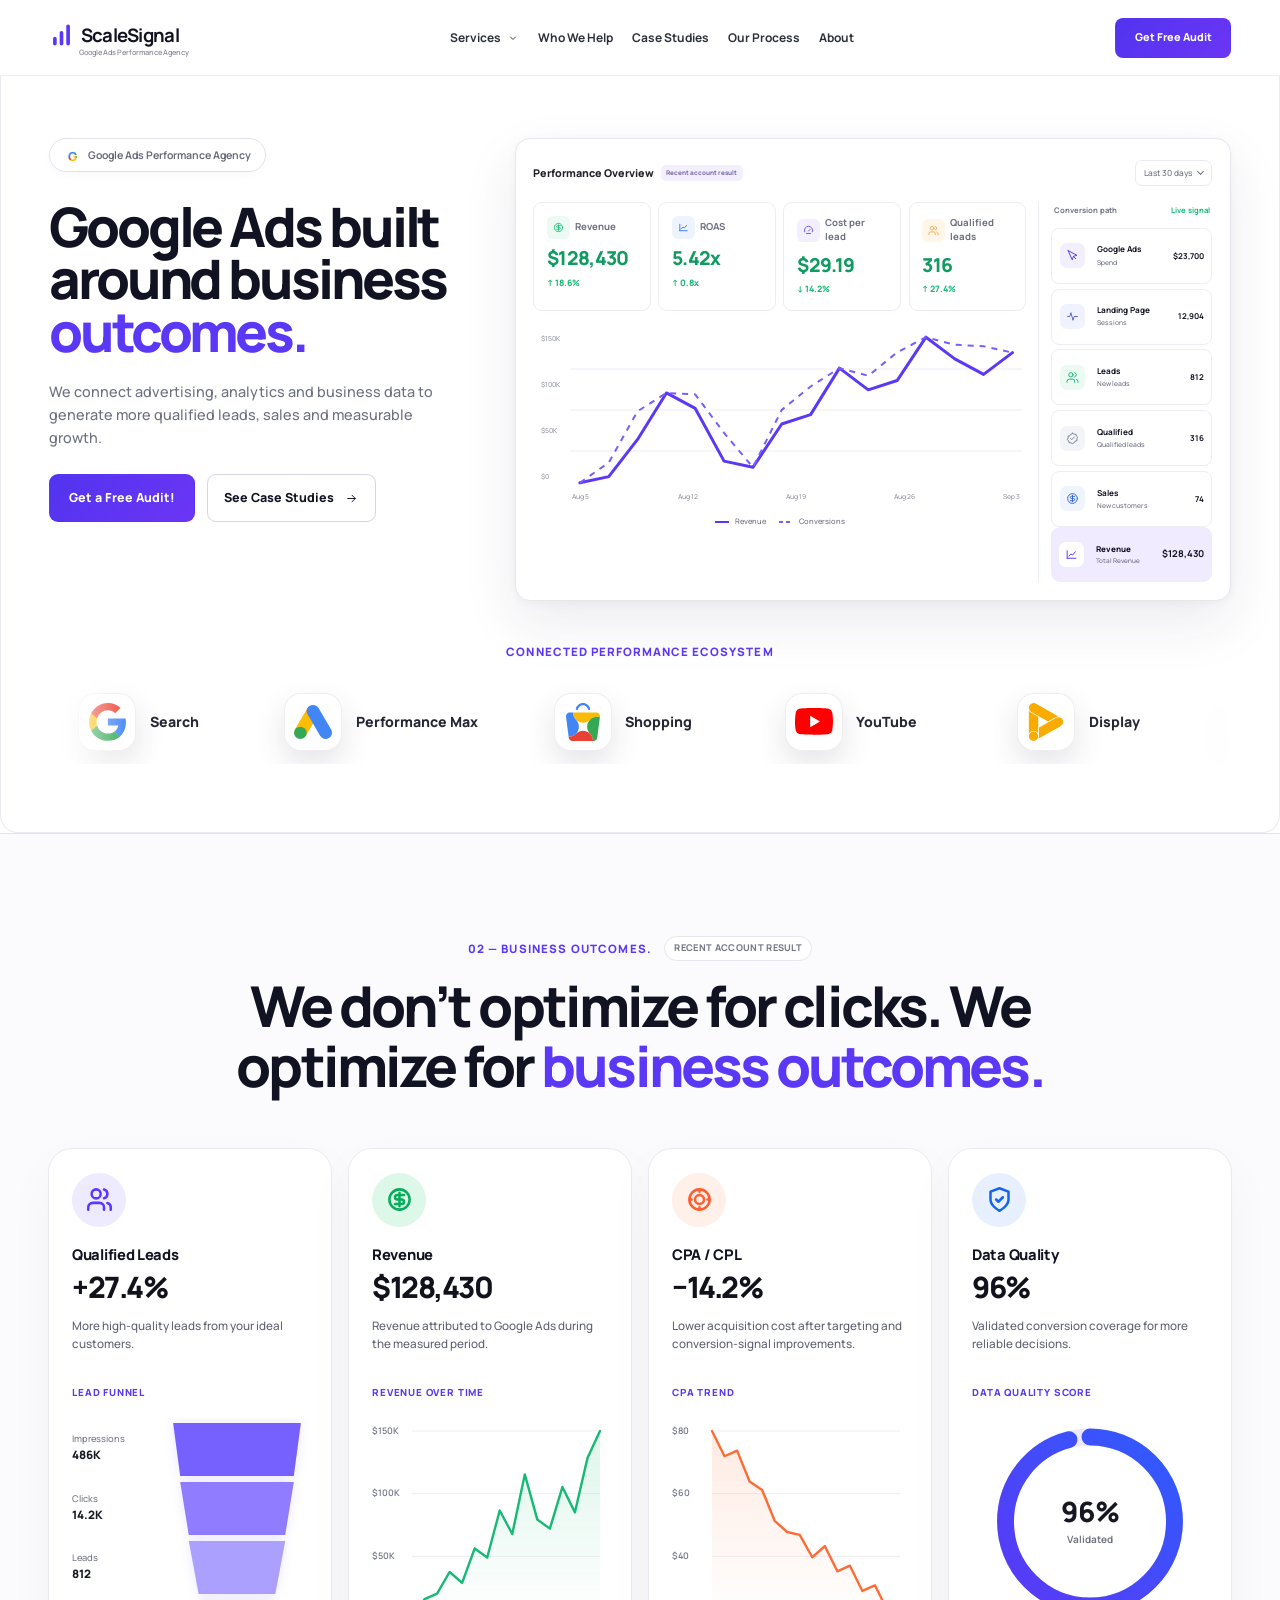
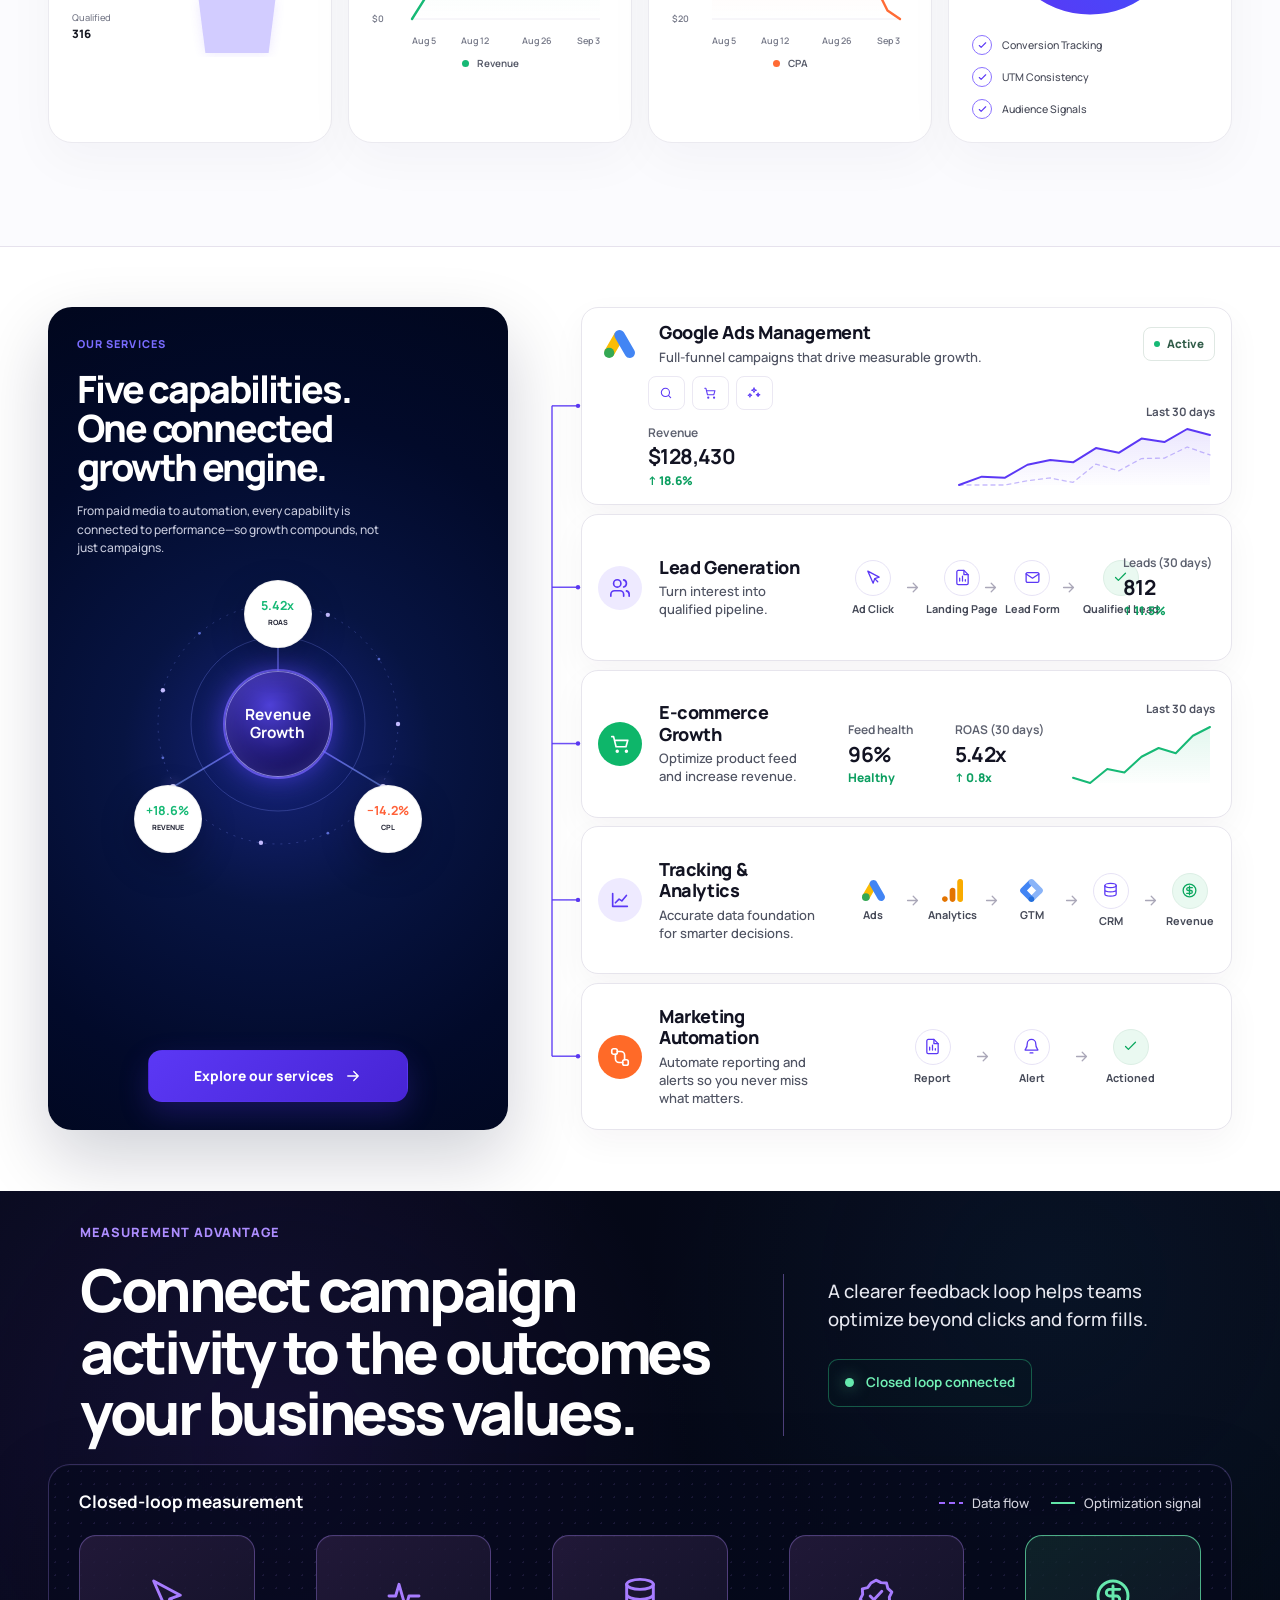
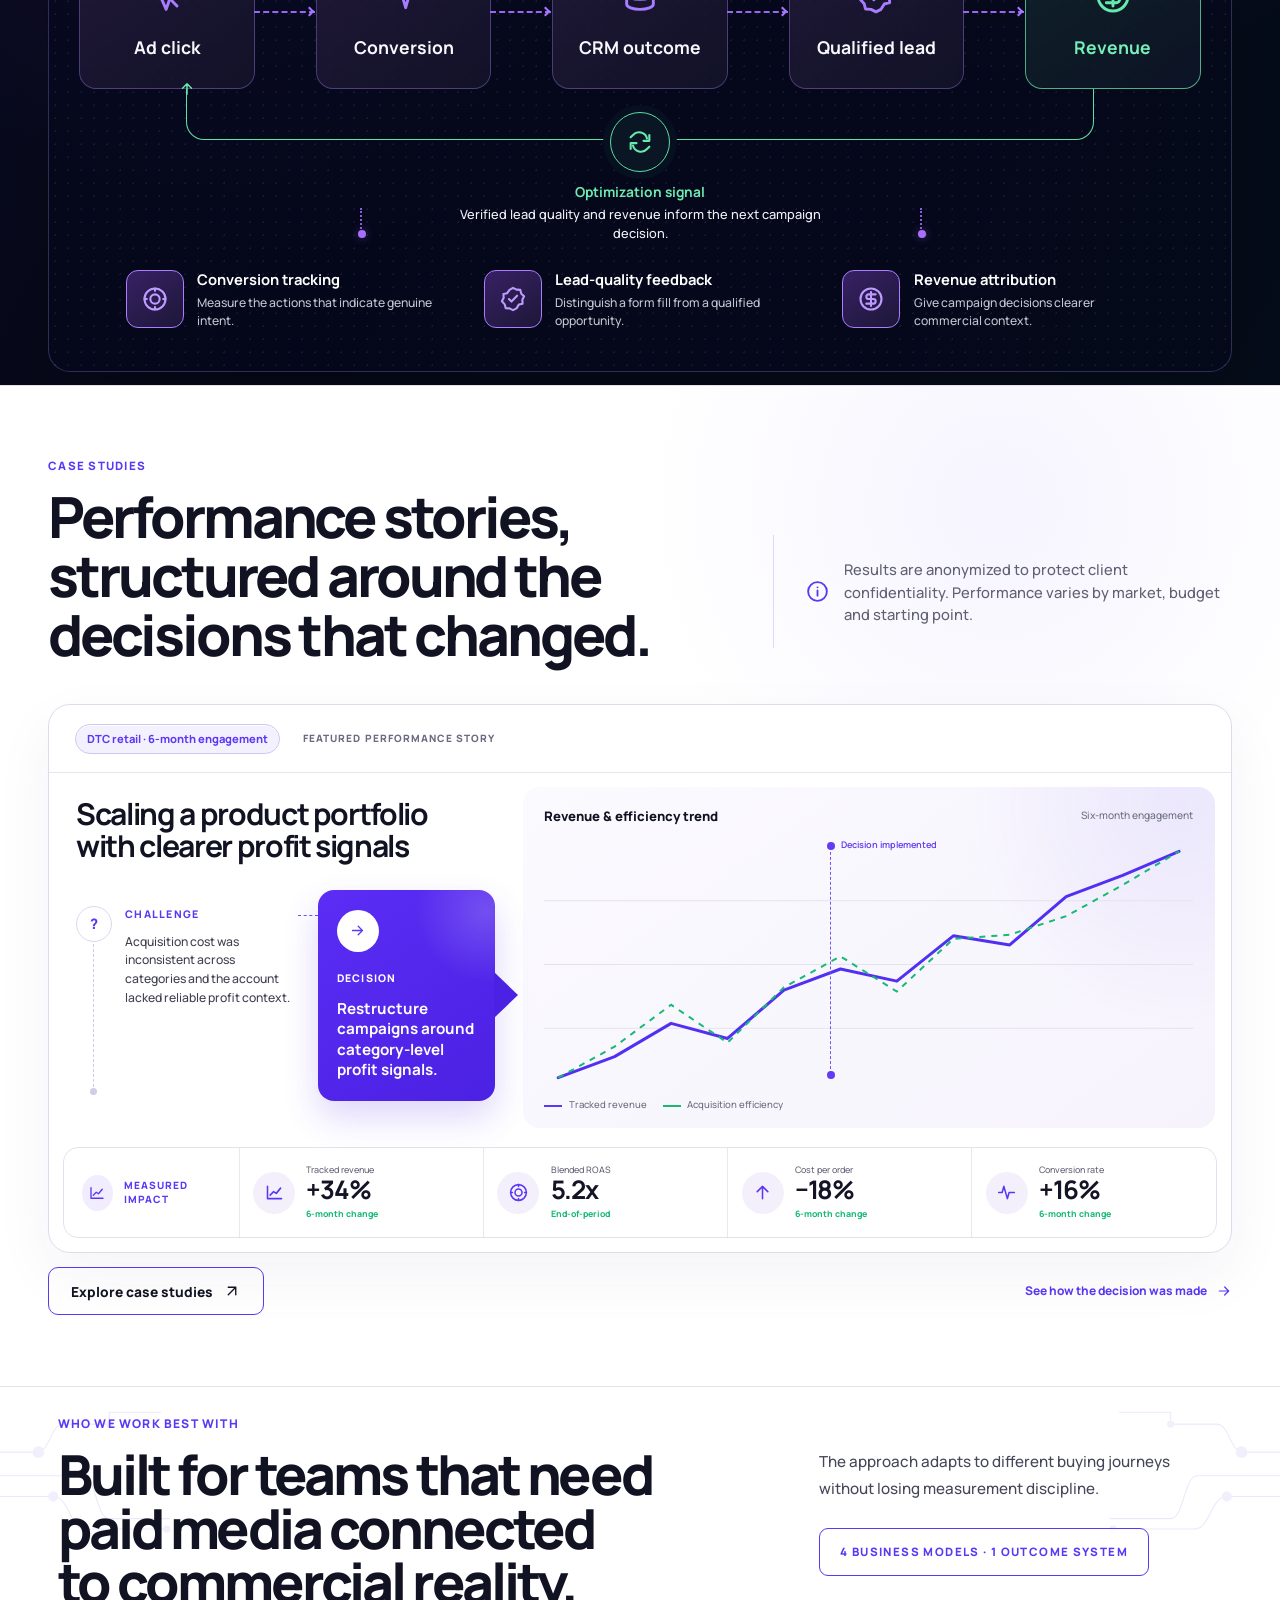
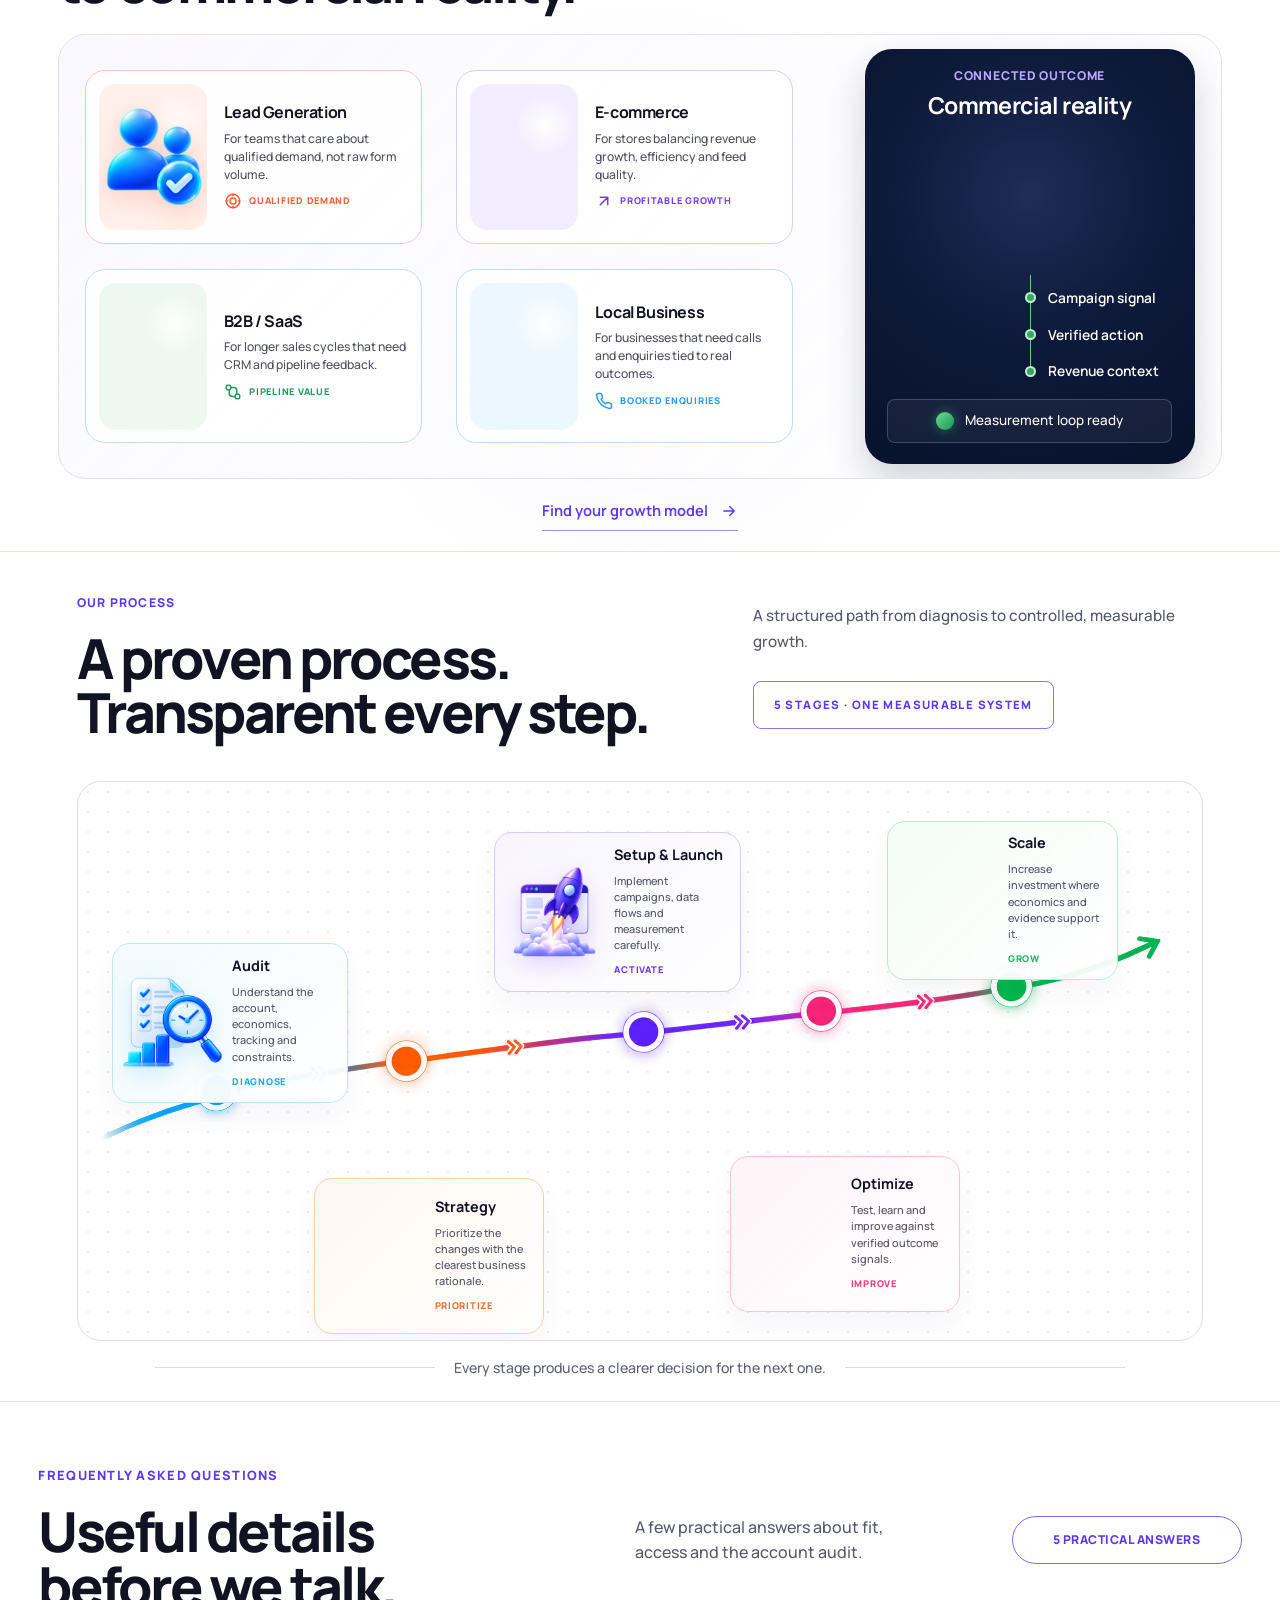
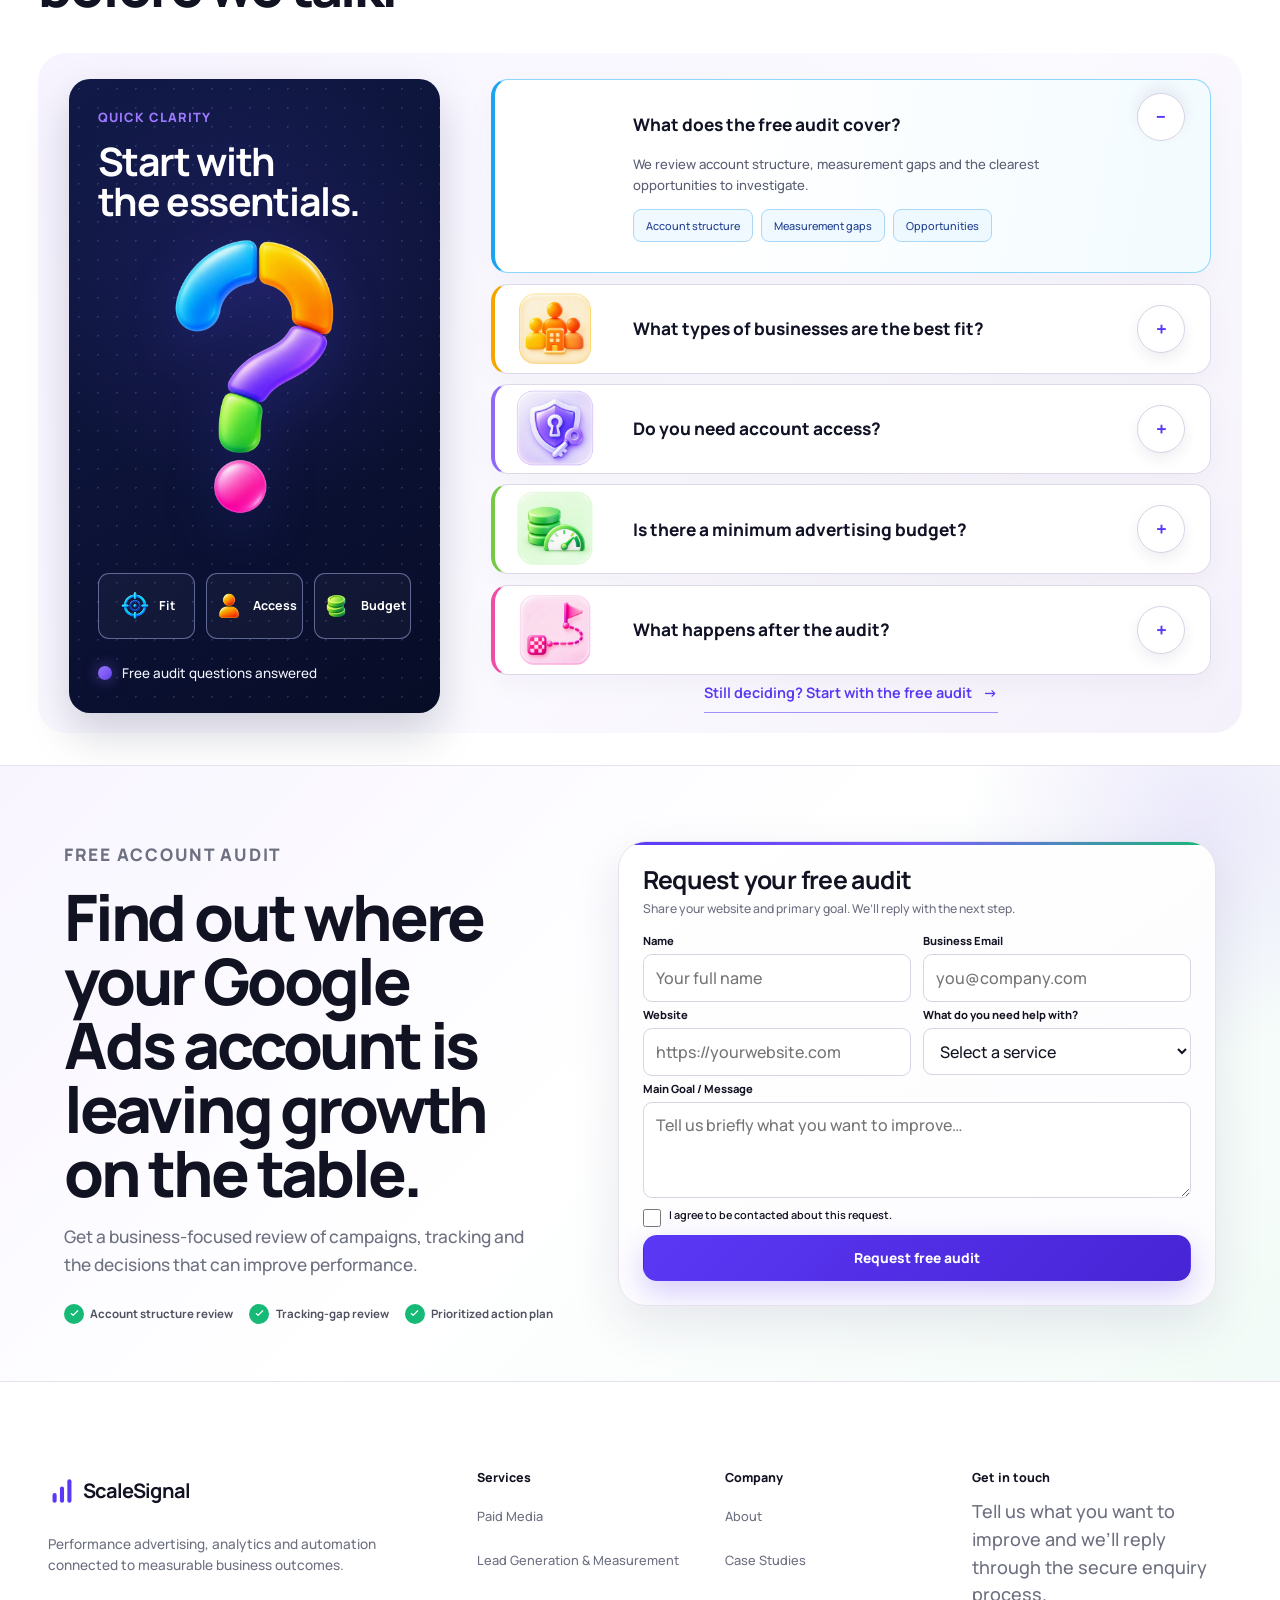
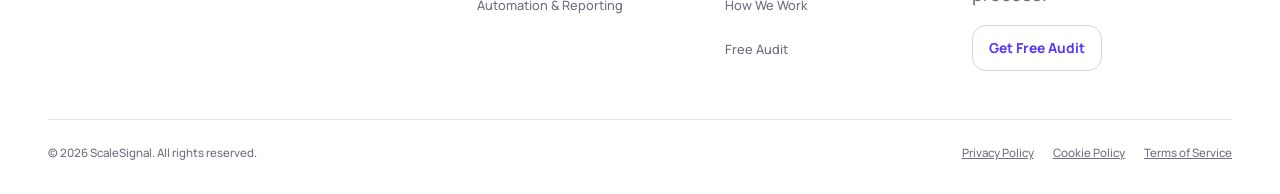
==== commit 4d9b48b2: "+" ====
--- a/index.html
+++ b/index.html
@@ -10,7 +10,7 @@
   <link href="https://fonts.googleapis.com/css2?family=Manrope:wght@400;500;600;700;800&display=swap" rel="stylesheet">
   <link rel="stylesheet" href="/css/base.css?v=20260902-11">
   <link rel="stylesheet" href="/css/components.css?v=20260902-8">
-  <link rel="stylesheet" href="/css/layout.css?v=20260903-12">
+  <link rel="stylesheet" href="/css/layout.css?v=20260905-5">
   <link rel="stylesheet" href="/css/pages/home.css?v=20260903-73">
   <link rel="stylesheet" href="/css/responsive.css?v=20260903-12">
   <title>Google Ads Performance Agency</title>
@@ -439,10 +439,10 @@
   </main>
 
   <footer data-site-footer></footer>
-  <script src="/config/config.js?v=20260904-45"></script><script src="/js/site-content.js?v=20260904-7"></script>
+  <script src="/config/config.js?v=20260905-47"></script><script src="/js/site-content.js?v=20260905-1"></script>
   <script src="/js/config-loader.js?v=20260903-2" defer></script>
-  <script src="/js/main.js?v=20260904-25" defer></script>
-  <script src="/js/navigation.js?v=20260904-2" defer></script>
+  <script src="/js/main.js?v=20260905-1" defer></script>
+  <script src="/js/navigation.js?v=20260905-3" defer></script>
   <script src="/js/animations.js?v=20260902-8" defer></script>
   <script src="/js/charts.js?v=20260902-22" defer></script>
   <script src="/js/form.js?v=20260903-2" defer></script>
--- a/css/layout.css
+++ b/css/layout.css
@@ -1,4 +1,18 @@
 .site-header-shell { position: relative; z-index: 1000; height: var(--header-height); background: var(--surface); }
+body.page-transition-ready { animation: page-enter 260ms cubic-bezier(.2,.7,.2,1) both; }
+body.is-page-leaving { pointer-events: none; animation: page-leave 180ms ease both; }
+@keyframes page-enter { from { opacity: 0; transform: translateY(5px); } to { opacity: 1; transform: translateY(0); } }
+@keyframes page-leave { to { opacity: 0; transform: translateY(-4px); } }
+
+@view-transition { navigation: auto; }
+::view-transition-old(root) { animation: page-leave 180ms ease both; }
+::view-transition-new(root) { animation: page-enter 260ms cubic-bezier(.2,.7,.2,1) both; }
+@media (prefers-reduced-motion: reduce) {
+  body.page-transition-ready,
+  body.is-page-leaving,
+  ::view-transition-old(root),
+  ::view-transition-new(root) { animation: none; }
+}
 .site-header {
   position: fixed;
   z-index: 1000;
@@ -41,21 +55,66 @@
 .brand-lockup img { width: 25px; height: 34px; flex: 0 0 auto; object-fit: contain; }
 .site-logo { width: max-content; }
 .site-logo strong { font-size: clamp(1rem, 1.45vw, 1.18rem); }
-.site-nav { display: none; align-items: center; gap: clamp(1rem, 2vw, 1.75rem); }
-.site-nav a { position: relative; min-height: 40px; display: inline-flex; align-items: center; gap: 0.28rem; color: #2d303b; font-size: 0.68rem; font-weight: 700; text-decoration: none; white-space: nowrap; }
-.site-nav a::after { content: none; }
-.site-nav a:nth-of-type(1)::after,
-.site-nav a:nth-of-type(2)::after,
-.site-nav a:nth-of-type(5)::after { content: ""; position: static; width: 5px; height: 5px; border-right: 1px solid currentColor; border-bottom: 1px solid currentColor; transform: translateY(-1px) rotate(45deg); }
-.site-nav a:hover,
-.site-nav a[aria-current="page"] { color: var(--brand); }
+.site-nav { display: none; align-items: center; gap: clamp(0.8rem, 1.5vw, 1.35rem); }
+.site-nav__primary { display: flex; align-items: center; gap: clamp(0.8rem, 1.5vw, 1.35rem); }
+.site-nav__primary > a,
+.nav-services__toggle { position: relative; display: inline-flex; min-height: 40px; align-items: center; gap: 0.36rem; padding: 0; color: #2d303b; border: 0; background: transparent; font-size: 0.75rem; font-weight: 700; line-height: 1; text-decoration: none; white-space: nowrap; cursor: pointer; }
+.site-nav__primary > a::after,
+.nav-services__toggle::after { content: ""; position: absolute; right: 0; bottom: 3px; left: 0; height: 2px; border-radius: 2px; background: currentColor; transform: scaleX(0); transform-origin: center; transition: transform 180ms ease; }
+.site-nav__primary > a:hover,
+.site-nav__primary > a[aria-current="page"],
+.nav-services__toggle:hover,
+.nav-services__toggle.is-current,
+.nav-services__toggle[aria-expanded="true"] { color: var(--brand); }
+.site-nav__primary > a:hover::after,
+.site-nav__primary > a[aria-current="page"]::after,
+.nav-services__toggle:hover::after,
+.nav-services__toggle.is-current::after,
+.nav-services__toggle[aria-expanded="true"]::after { transform: scaleX(1); }
+
+.nav-services { position: relative; display: flex; }
+.nav-services__toggle [data-icon] { display: inline-flex; transition: transform 220ms ease; }
+.nav-services__toggle svg { width: 12px; height: 12px; }
+.nav-services__toggle[aria-expanded="true"] [data-icon] { transform: rotate(180deg); }
+.nav-services__menu {
+  position: absolute;
+  top: calc(100% + 10px);
+  left: 50%;
+  width: min(330px, calc(100vw - 48px));
+  padding: 0.35rem;
+  color: var(--text);
+  border: 1px solid color-mix(in srgb, var(--brand) 14%, var(--line));
+  border-radius: 14px;
+  background: rgba(255, 255, 255, 0.985);
+  box-shadow: 0 18px 45px rgba(27, 22, 56, 0.14), 0 2px 8px rgba(27, 22, 56, 0.05);
+  opacity: 0;
+  visibility: hidden;
+  pointer-events: none;
+  transform: translate(-50%, 10px);
+  transition: opacity 220ms ease, transform 220ms cubic-bezier(.2,.7,.2,1), visibility 220ms;
+}
+.nav-services__menu::before { content: ""; position: absolute; right: 0; bottom: 100%; left: 0; height: 12px; }
+.nav-services.is-open .nav-services__menu { opacity: 1; visibility: visible; pointer-events: auto; transform: translate(-50%, 0); }
+.nav-services__heading { display: none; }
+.nav-services__heading > span { font-size: 0.65rem; font-weight: 800; letter-spacing: 0.07em; text-transform: uppercase; }
+.nav-services__heading small { display: none; }
+.nav-services__links { display: grid; gap: 0.12rem; }
+.nav-services__links a { display: flex; min-height: 38px; align-items: center; padding: 0.48rem 0.6rem; color: var(--text); border-radius: 8px; text-decoration: none; transition: background-color 180ms ease, transform 180ms ease; }
+.nav-services__links a:hover,
+.nav-services__links a[aria-current="page"] { background: #f5f3fb; transform: translateX(3px); }
+.nav-services__links strong,
+.nav-services__links small { display: block; }
+.nav-services__links strong { font-size: 0.72rem; }
+.nav-services__links small { display: none; }
+.nav-services__marker { display: none; }
+.nav-services__all { display: flex; min-height: 36px; align-items: center; justify-content: space-between; gap: 1rem; margin-top: 0.15rem; padding: 0.42rem 0.6rem; color: var(--brand); border-radius: 7px; background: color-mix(in srgb, var(--brand) 7%, white); font-size: 0.7rem; font-weight: 800; text-decoration: none; }
+.nav-services__all svg { width: 16px; height: 16px; transition: transform 180ms ease; }
+.nav-services__all:hover svg { transform: translateX(3px); }
 .site-header__actions { display: flex; align-items: center; gap: 0.55rem; }
 .site-header__cta { display: none; }
 .site-header .button--small { min-height: 40px; padding: 0.68rem 1rem; border-radius: 8px; font-size: 0.68rem; box-shadow: none; }
 .site-header .button--primary { background: linear-gradient(135deg, #5134ef, #6c35f5); }
 .site-header .site-header__cta--audit { min-width: 116px; }
-.site-header .site-header__cta--booking { min-width: 112px; }
-.site-header .site-header__cta--booking svg { width: 14px; height: 14px; }
 .menu-toggle { display: inline-grid; width: 46px; height: 46px; place-items: center; padding: 0; border: 1px solid var(--line); border-radius: 12px; background: var(--surface); cursor: pointer; }
 .menu-toggle span,
 .menu-toggle::before,
@@ -70,13 +129,20 @@
 .mobile-menu__logo { width: max-content; }
 .mobile-menu__logo strong { font-size: 1.15rem; }
 .mobile-menu__close { display: grid; width: 46px; height: 46px; place-items: center; border: 1px solid var(--line); border-radius: 12px; background: #fff; font-size: 1.55rem; cursor: pointer; }
-.mobile-menu__nav { display: grid; margin-top: 2rem; }
-.mobile-menu__nav a { display: flex; min-height: 56px; align-items: center; justify-content: space-between; border-bottom: 1px solid var(--line); font-size: clamp(1.55rem, 7vw, 2rem); font-weight: 760; letter-spacing: -0.035em; text-decoration: none; }
-.mobile-menu__nav a::after { content: "→"; color: var(--brand); font-size: 1.1rem; }
+.mobile-menu__services { margin-top: 1.4rem; padding: 1rem; border-radius: 18px; background: #f2effa; }
+.mobile-menu__services > p { margin: 0 0 0.45rem; color: var(--brand); font-size: 0.67rem; font-weight: 800; letter-spacing: 0.09em; text-transform: uppercase; }
+.mobile-menu__services a { display: flex; min-height: 46px; align-items: center; justify-content: space-between; gap: 1rem; color: var(--text); font-size: 0.86rem; font-weight: 750; text-decoration: none; }
+.mobile-menu__services a + a { border-top: 1px solid color-mix(in srgb, var(--brand) 10%, var(--line)); }
+.mobile-menu__services a[aria-current="page"] { color: var(--brand); }
+.mobile-menu__services svg { width: 16px; height: 16px; color: var(--brand); }
+.mobile-menu__services .mobile-menu__all-services { color: var(--brand); }
+.mobile-menu__nav { display: grid; margin-top: 0.9rem; }
+.mobile-menu__nav a { display: flex; min-height: 50px; align-items: center; justify-content: space-between; font-size: clamp(1.15rem, 5vw, 1.45rem); font-weight: 760; letter-spacing: -0.025em; text-decoration: none; }
+.mobile-menu__nav a::after { content: "\2192"; color: var(--brand); font-size: 1rem; }
 .mobile-menu__bottom { margin-top: 2rem; padding-top: 1.5rem; border-top: 1px solid var(--line); }
 .mobile-menu__bottom p { color: var(--text-soft); font-size: 0.8rem; }
 .mobile-menu__bottom .button { width: 100%; }
-.mobile-menu__actions { display: grid; grid-template-columns: repeat(2, minmax(0, 1fr)); gap: 0.65rem; }
+.mobile-menu__actions { display: grid; gap: 0.65rem; }
 
 .site-footer { position: relative; border-top: 1px solid var(--line); background: #fff; }
 .site-footer__main { display: grid; gap: 2.5rem; padding-block: clamp(4rem, 7vw, 6rem) 3rem; }
@@ -152,12 +218,8 @@
   .signal-strip__item + .signal-strip__item { border-left: 1px solid var(--line); }
 }
 
-@media (min-width: 768px) and (max-width: 1199px) {
-  .site-header__cta--booking { display: none; }
-}
-
 @media (max-width: 430px) {
-  .mobile-menu__actions { grid-template-columns: 1fr; }
+  .mobile-menu__services { padding: 0.85rem; }
 }
 
 @media (max-width: 767px) {
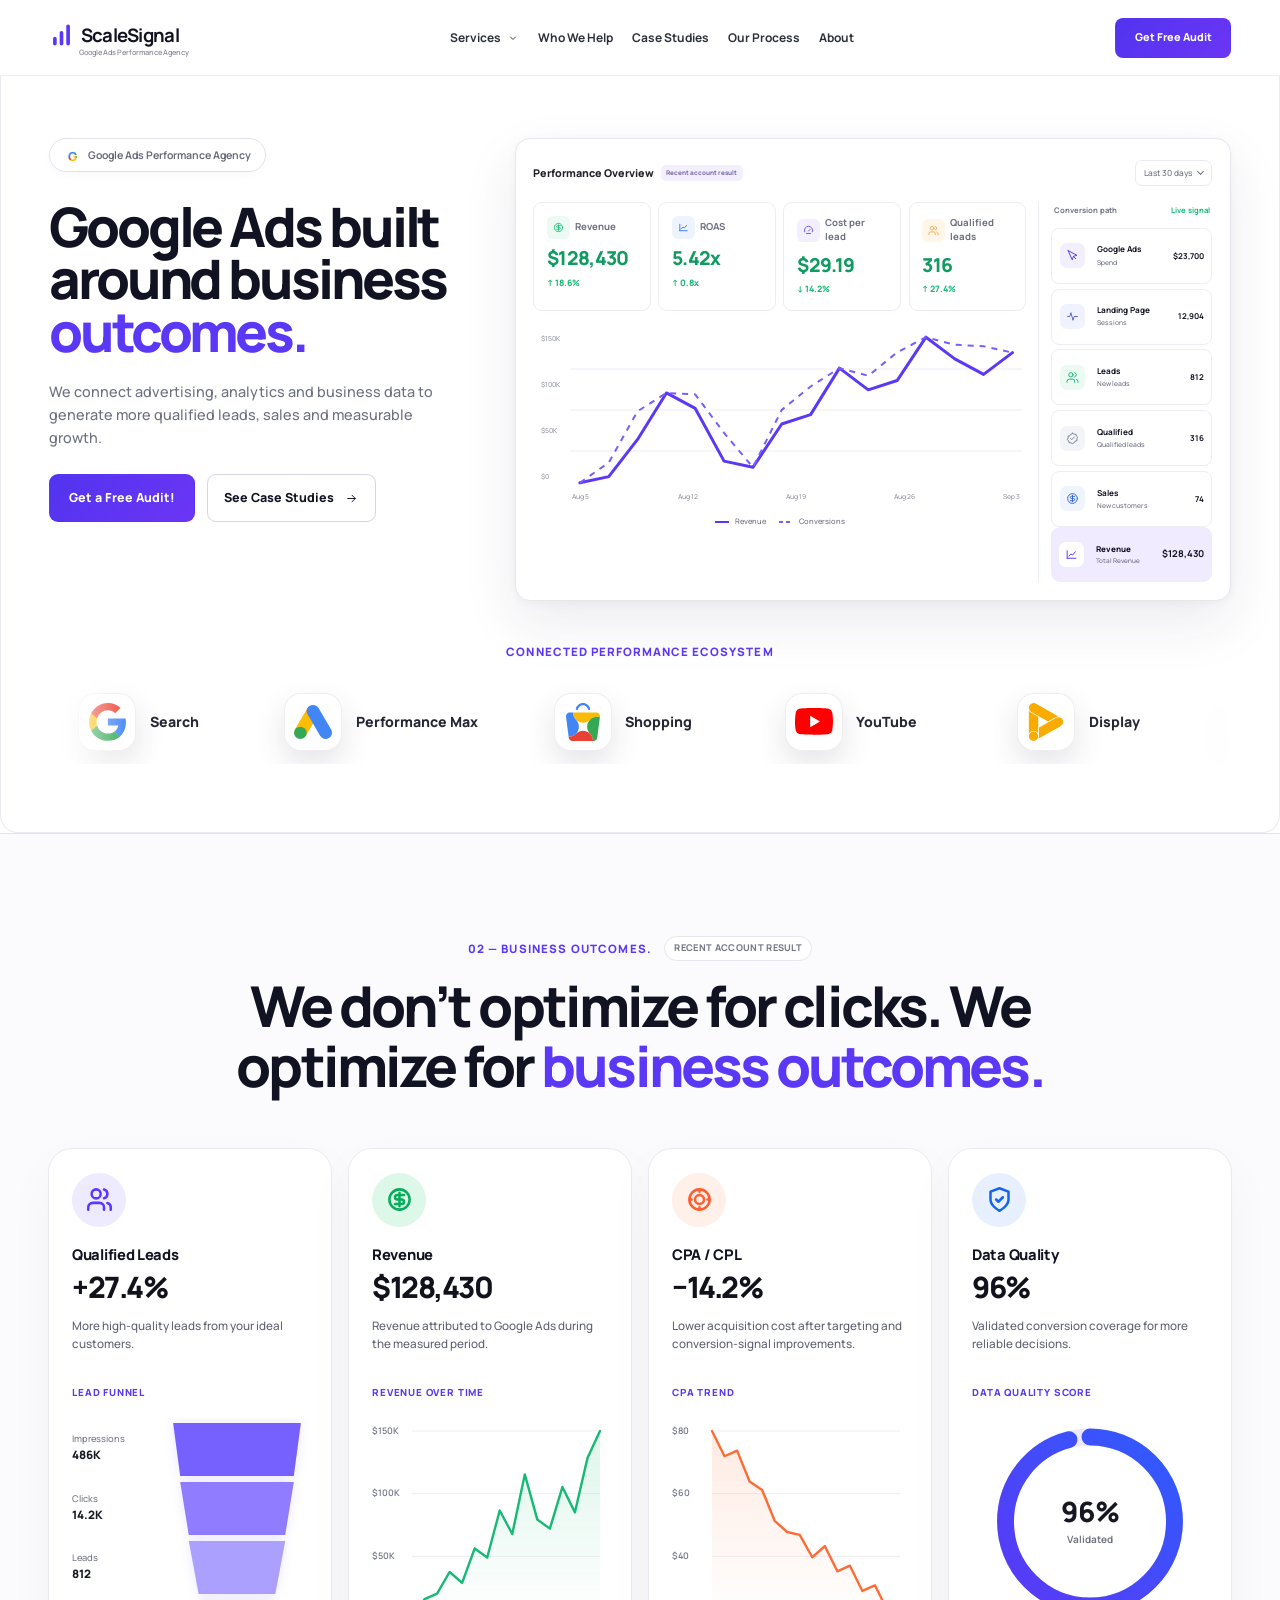
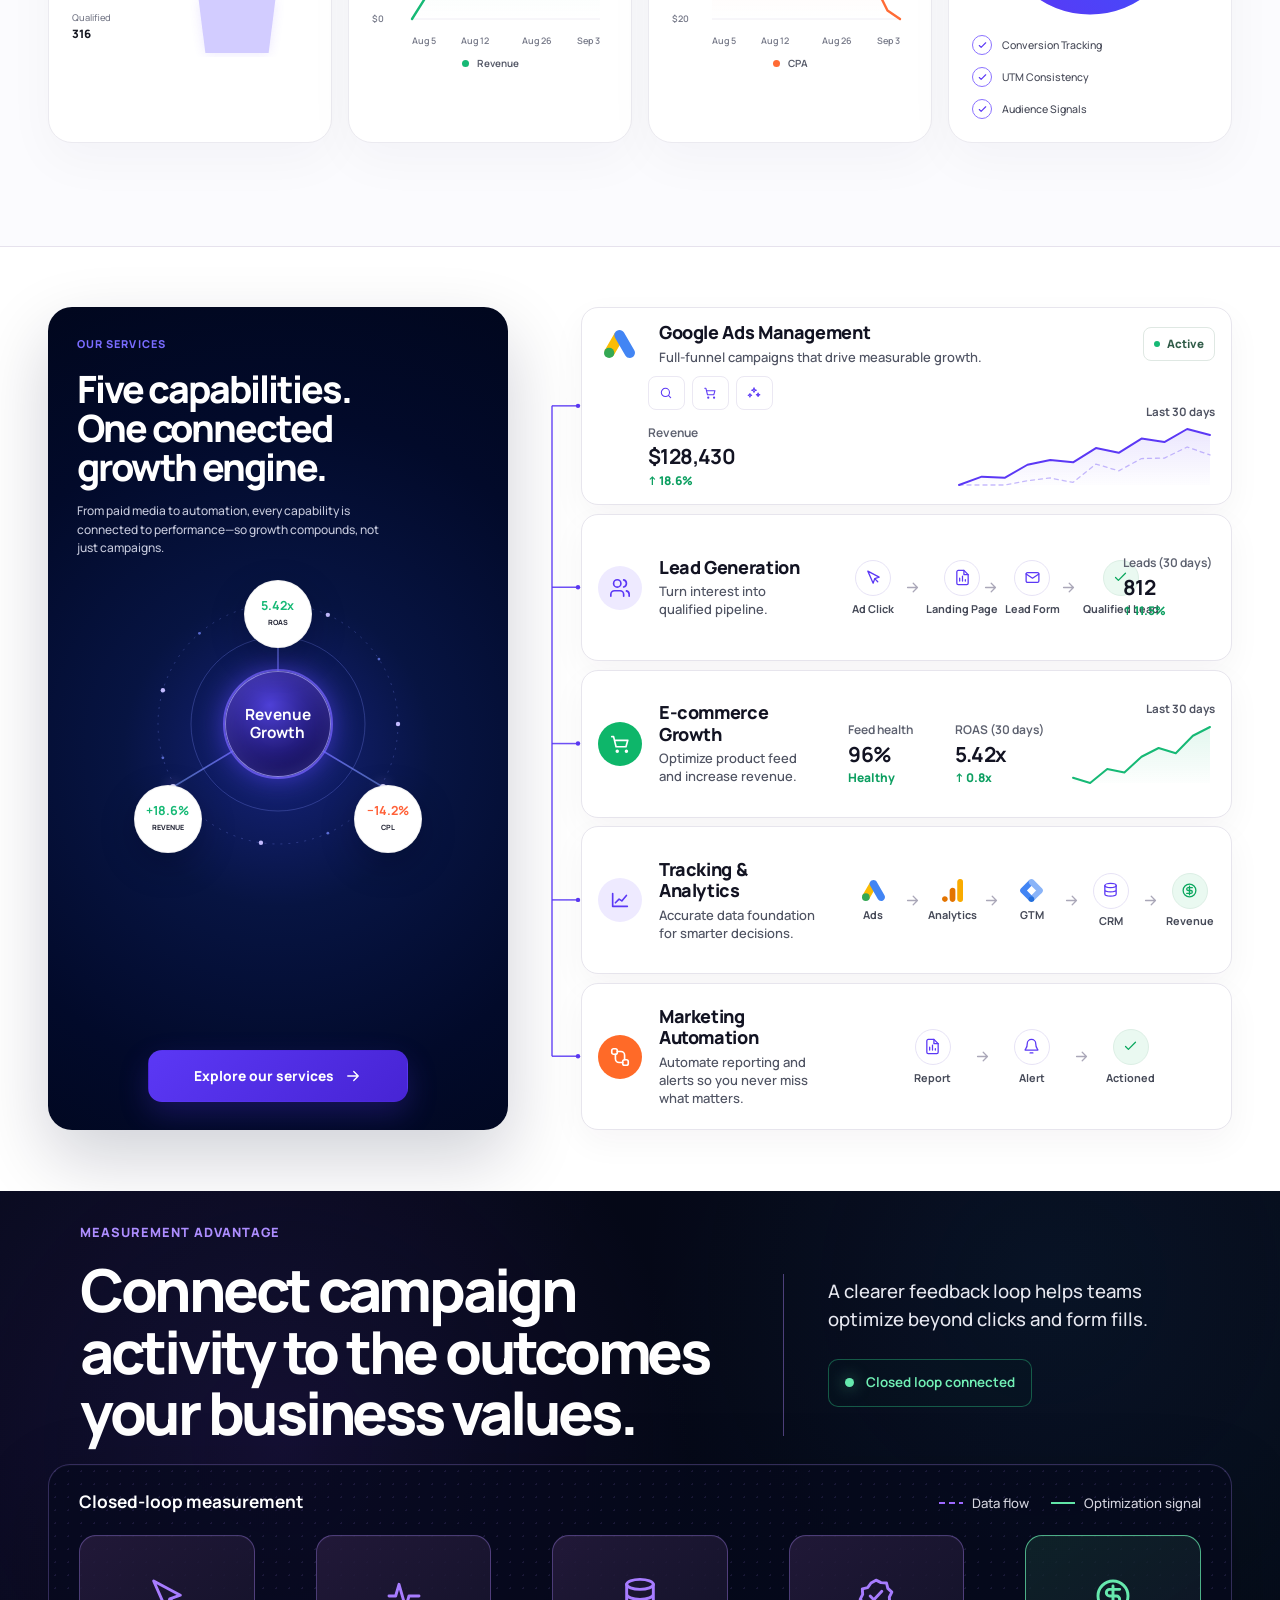
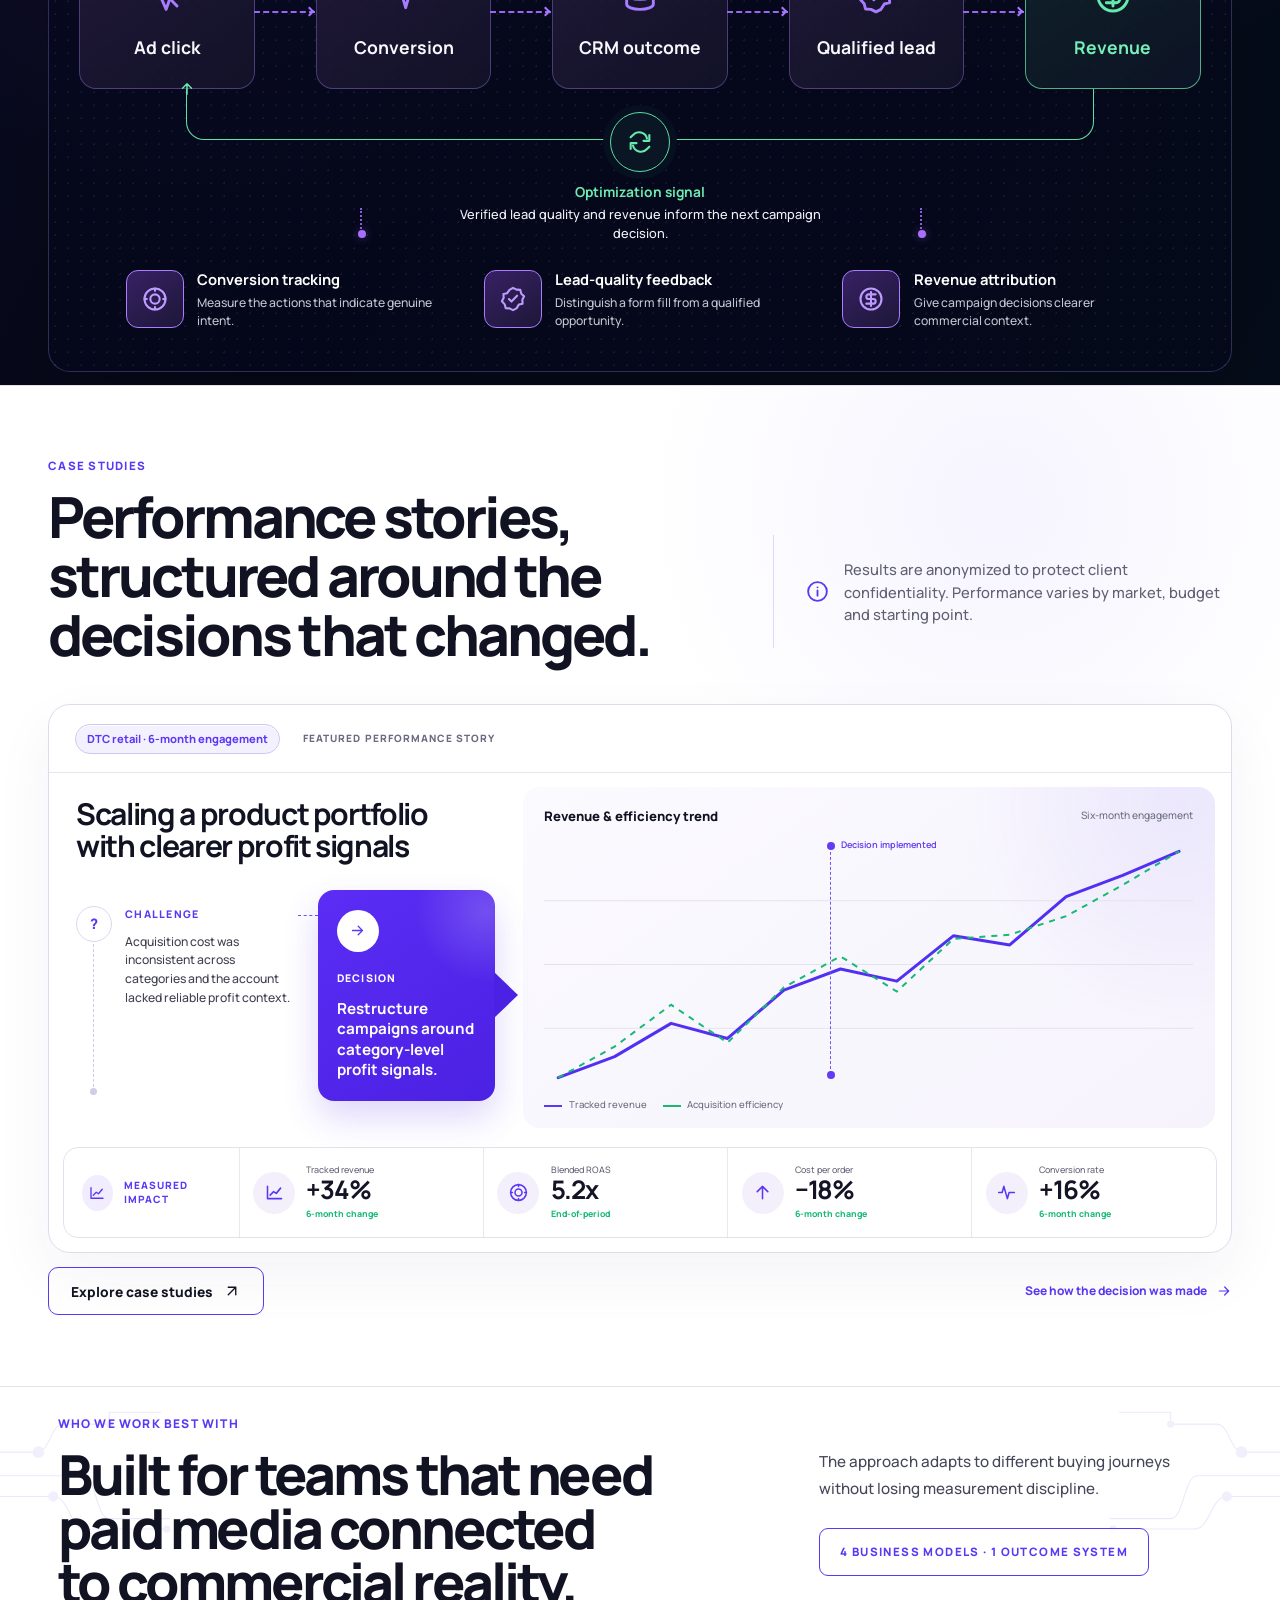
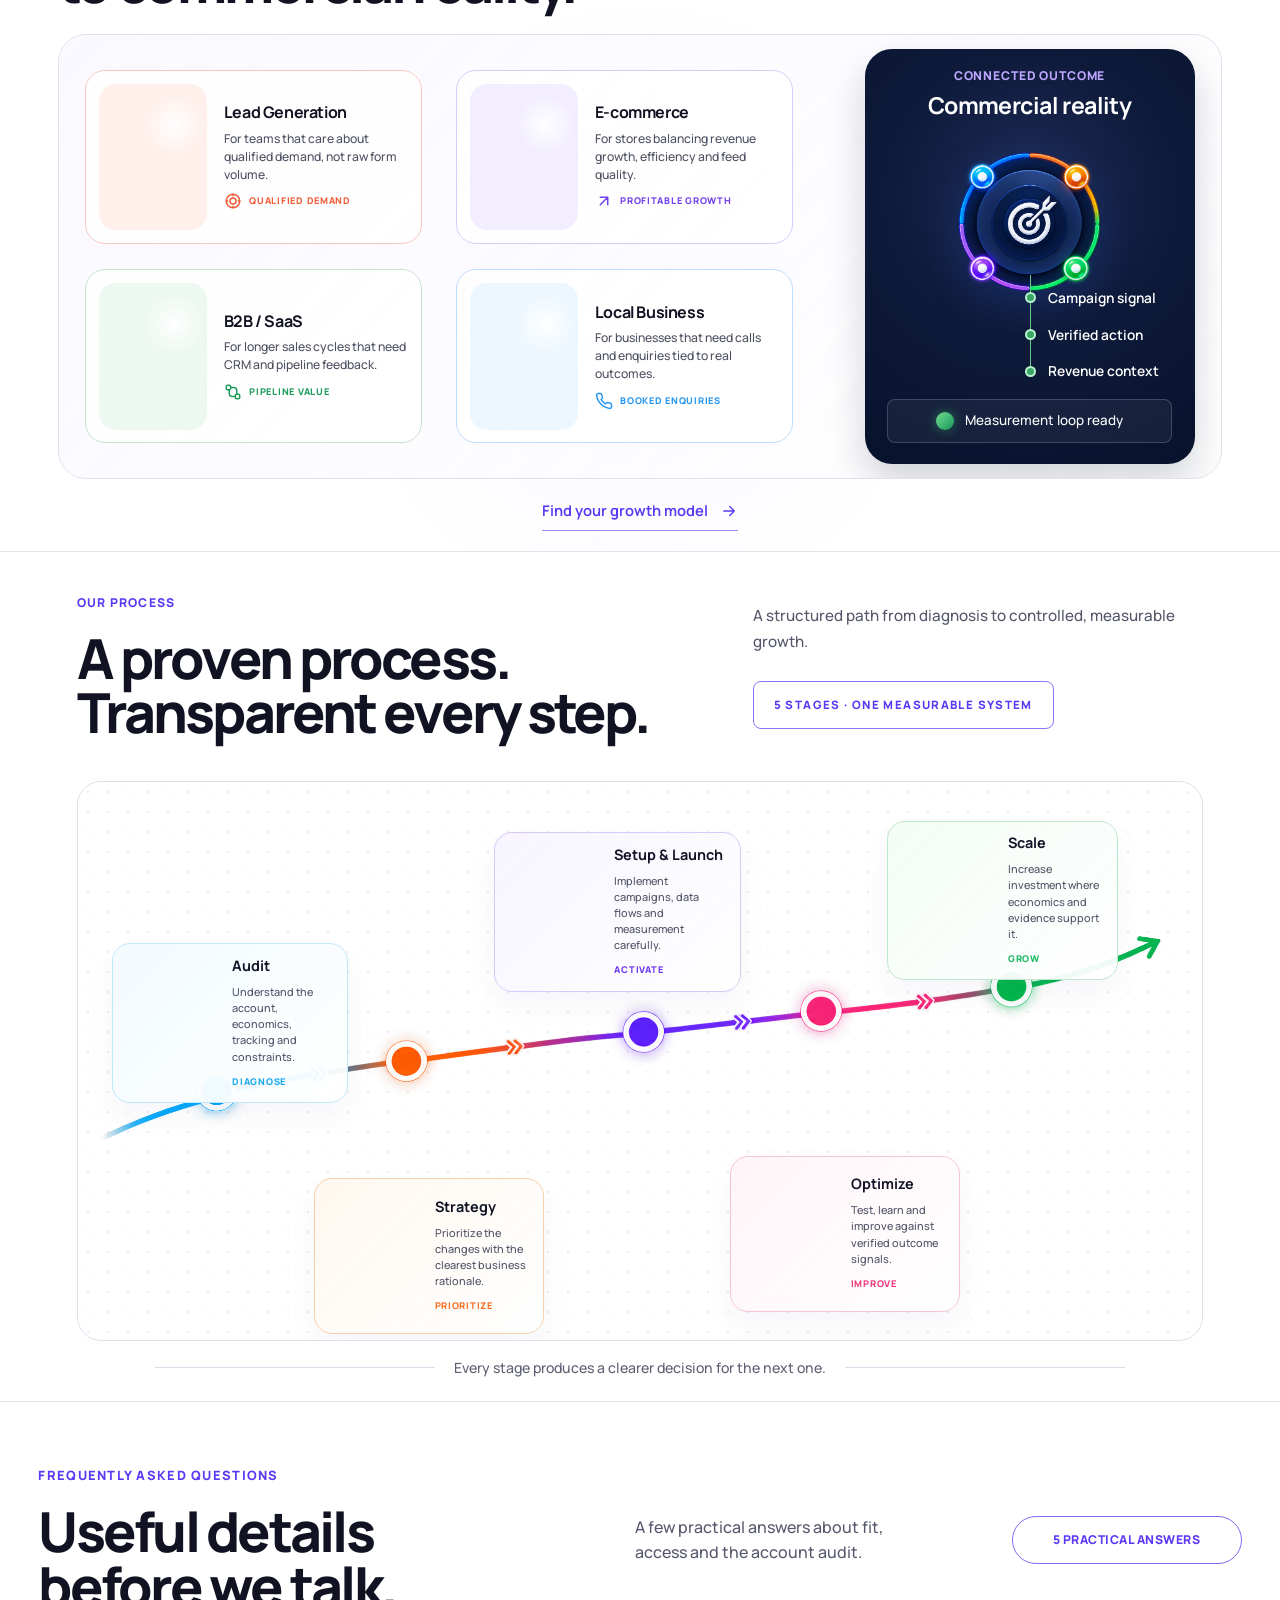
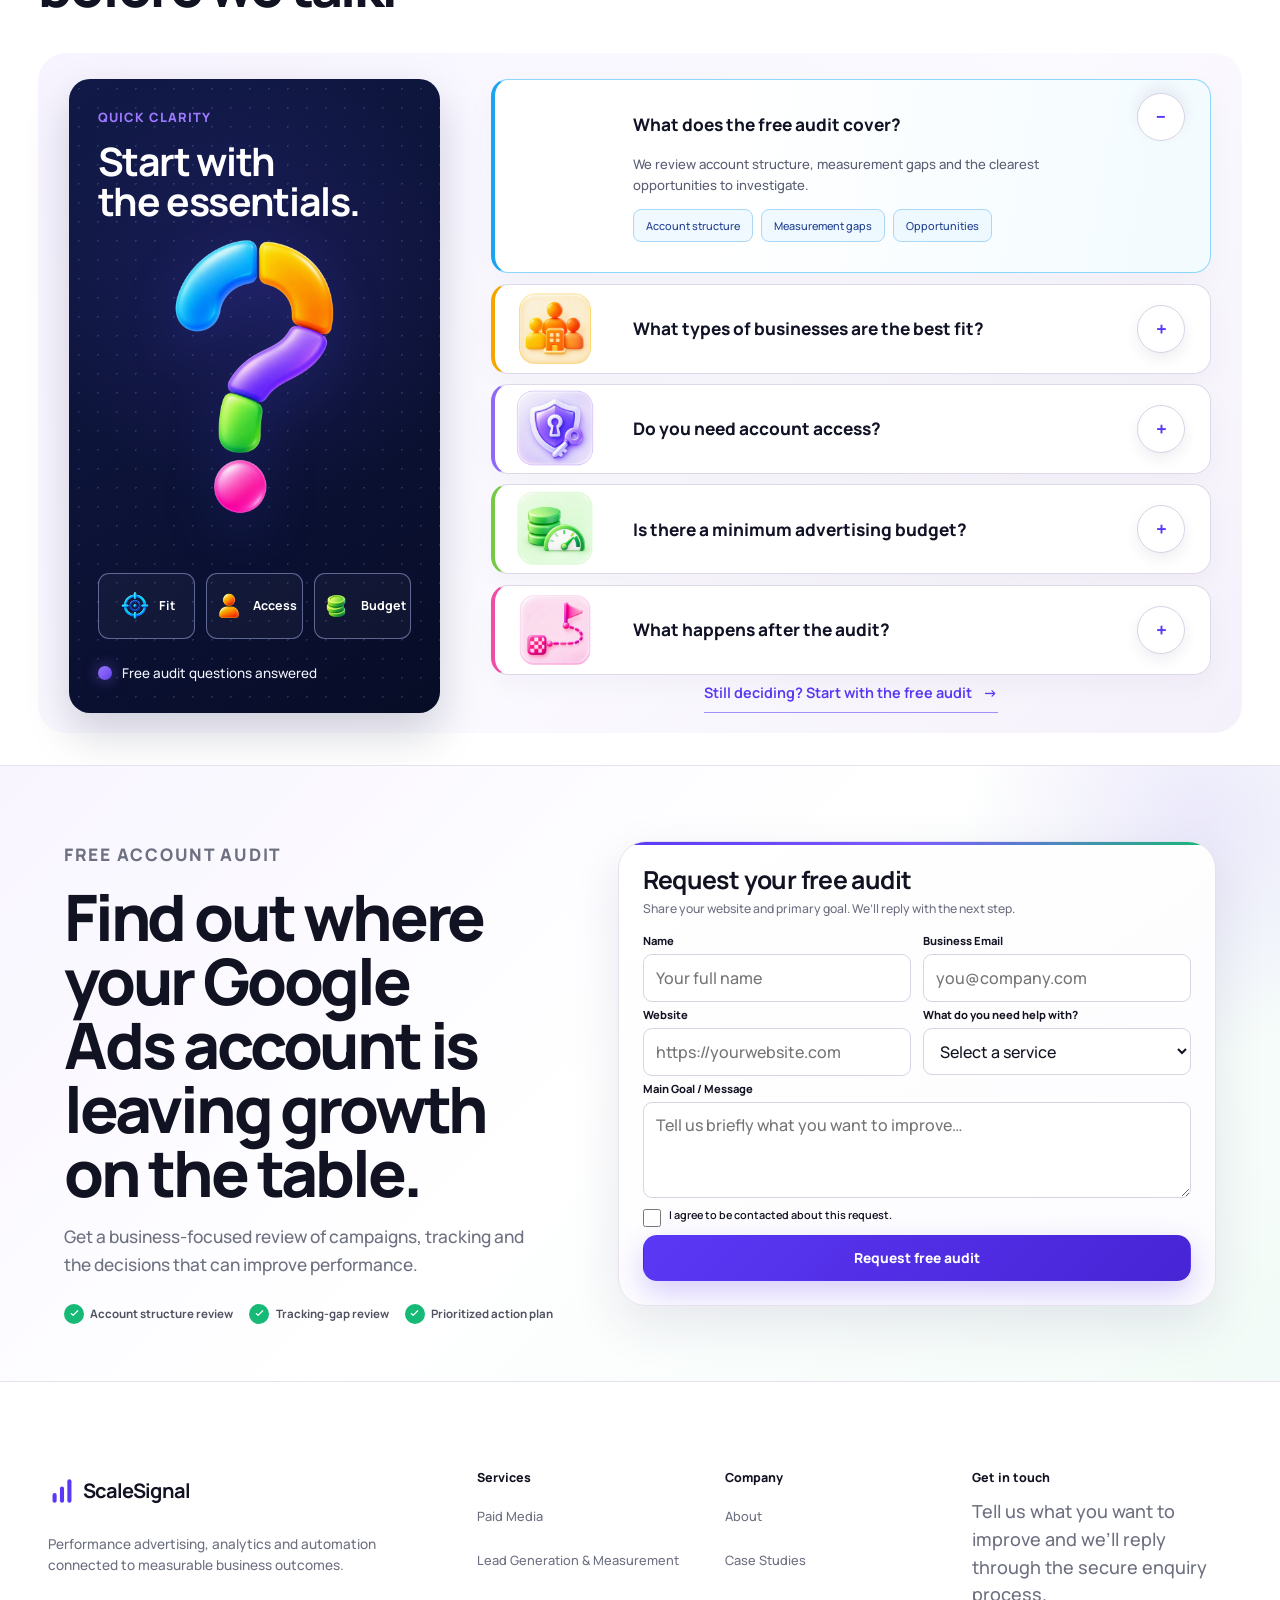
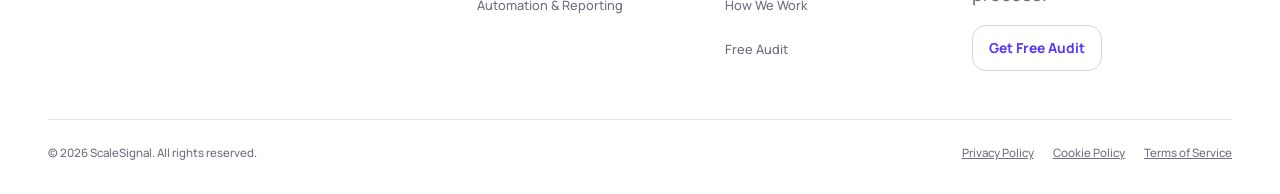
==== commit a376f955: "done" ====
--- a/index.html
+++ b/index.html
@@ -10,10 +10,10 @@
   <link href="https://fonts.googleapis.com/css2?family=Manrope:wght@400;500;600;700;800&display=swap" rel="stylesheet">
   <link rel="stylesheet" href="/css/base.css?v=20260902-11">
   <link rel="stylesheet" href="/css/components.css?v=20260902-8">
-  <link rel="stylesheet" href="/css/layout.css?v=20260905-5">
-  <link rel="stylesheet" href="/css/pages/home.css?v=20260903-73">
+  <link rel="stylesheet" href="/css/layout.css?v=20260905-6">
+  <link rel="stylesheet" href="/css/pages/home.css?v=20260905-74">
   <link rel="stylesheet" href="/css/responsive.css?v=20260903-12">
-  <title>Google Ads Performance Agency</title>
+  <title>Performance Marketing Agency</title>
 </head>
 <body data-page="home">
   <a class="skip-link" href="#main">Skip to content</a>
@@ -23,7 +23,7 @@
     <section class="page-hero home-hero" aria-labelledby="home-hero-title">
       <div class="container home-hero__grid">
         <div class="page-hero__copy" data-reveal>
-          <p class="eyebrow home-hero__eyebrow"><span class="google-mark" aria-hidden="true">G</span><span data-config="pages.home.hero.eyebrow">Google Ads Performance Agency</span></p>
+          <p class="eyebrow home-hero__eyebrow"><span class="google-mark" aria-hidden="true">G</span><span data-config="brand.tagline"></span></p>
           <h1 class="display-xl" id="home-hero-title" data-config="pages.home.hero.title" data-accent-config="pages.home.hero.titleAccent">Google Ads built around business outcomes.</h1>
           <p class="lede" data-config="pages.home.hero.text">We connect advertising, analytics and business data to generate measurable growth.</p>
           <div class="button-group">
@@ -34,7 +34,7 @@
 
         <div class="page-hero__visual dashboard" aria-label="Performance dashboard">
           <div class="dashboard__top">
-            <span class="dashboard__title"><span data-config="pages.home.hero.chartTitle">Performance Overview</span><small class="dashboard__demo" data-config="common.resultLabel">Recent account result</small></span>
+            <span class="dashboard__title"><span data-config="pages.home.hero.chartTitle">Performance Overview</span><small class="dashboard__badge" data-config="common.resultLabel">Recent account result</small></span>
             <span class="dashboard__period"><span data-config="pages.home.hero.periodLabel">Last 30 days</span><span class="dashboard__period-chevron" aria-hidden="true"></span></span>
           </div>
           <div class="dashboard__workspace">
@@ -430,7 +430,6 @@
           <div class="field field--full"><label for="audit-message" data-config="form.audit.labels.message">Main Goal / Message</label><textarea id="audit-message" name="message" minlength="10" maxlength="2000" required aria-describedby="error-message" data-config-placeholder="form.audit.placeholders.message"></textarea><span id="error-message" data-error-for="message"></span></div>
           <div class="field field--full field--check"><label for="audit-consent"><input id="audit-consent" name="consent" type="checkbox" value="1" required aria-describedby="error-consent"><span data-config="form.audit.labels.consent">I agree to be contacted about this request.</span></label><span id="error-consent" data-error-for="consent"></span></div>
           <div class="hp-field" aria-hidden="true"><label for="website-confirm">Leave this field empty</label><input id="website-confirm" name="website_confirm" type="text" tabindex="-1" autocomplete="off"></div>
-          <input type="hidden" name="form_started_at" value="">
           <button class="button button--primary field--full" type="submit" data-config="form.audit.submitLabel">Request free audit</button>
           <div class="field--full" data-form-status aria-live="polite" tabindex="-1"></div>
         </form>
@@ -439,12 +438,12 @@
   </main>
 
   <footer data-site-footer></footer>
-  <script src="/config/config.js?v=20260905-47"></script><script src="/js/site-content.js?v=20260905-1"></script>
+  <script src="/config/config.js?v=20260905-48"></script><script src="/js/site-content.js?v=20260905-3"></script>
   <script src="/js/config-loader.js?v=20260903-2" defer></script>
-  <script src="/js/main.js?v=20260905-1" defer></script>
+  <script src="/js/main.js?v=20260905-2" defer></script>
   <script src="/js/navigation.js?v=20260905-3" defer></script>
   <script src="/js/animations.js?v=20260902-8" defer></script>
   <script src="/js/charts.js?v=20260902-22" defer></script>
-  <script src="/js/form.js?v=20260903-2" defer></script>
+  <script src="/js/form.js?v=20260905-3" defer></script>
 </body>
 </html>
--- a/css/layout.css
+++ b/css/layout.css
@@ -95,9 +95,6 @@
 }
 .nav-services__menu::before { content: ""; position: absolute; right: 0; bottom: 100%; left: 0; height: 12px; }
 .nav-services.is-open .nav-services__menu { opacity: 1; visibility: visible; pointer-events: auto; transform: translate(-50%, 0); }
-.nav-services__heading { display: none; }
-.nav-services__heading > span { font-size: 0.65rem; font-weight: 800; letter-spacing: 0.07em; text-transform: uppercase; }
-.nav-services__heading small { display: none; }
 .nav-services__links { display: grid; gap: 0.12rem; }
 .nav-services__links a { display: flex; min-height: 38px; align-items: center; padding: 0.48rem 0.6rem; color: var(--text); border-radius: 8px; text-decoration: none; transition: background-color 180ms ease, transform 180ms ease; }
 .nav-services__links a:hover,
@@ -106,7 +103,6 @@
 .nav-services__links small { display: block; }
 .nav-services__links strong { font-size: 0.72rem; }
 .nav-services__links small { display: none; }
-.nav-services__marker { display: none; }
 .nav-services__all { display: flex; min-height: 36px; align-items: center; justify-content: space-between; gap: 1rem; margin-top: 0.15rem; padding: 0.42rem 0.6rem; color: var(--brand); border-radius: 7px; background: color-mix(in srgb, var(--brand) 7%, white); font-size: 0.7rem; font-weight: 800; text-decoration: none; }
 .nav-services__all svg { width: 16px; height: 16px; transition: transform 180ms ease; }
 .nav-services__all:hover svg { transform: translateX(3px); }
@@ -149,9 +145,6 @@
 .site-footer__brand .brand-lockup { font-size: 1.25rem; }
 .site-footer__brand .brand-lockup img { width: 28px; height: 38px; }
 .site-footer__brand p { max-width: 360px; margin-top: 1rem; color: var(--text-soft); font-size: 0.85rem; }
-.site-footer__social { display: flex; gap: 0.55rem; margin-top: 1rem; }
-.site-footer__social a { display: grid; width: 42px; height: 42px; place-items: center; color: var(--brand); border: 1px solid var(--line); border-radius: 50%; font-size: 0.7rem; font-weight: 800; text-decoration: none; }
-.site-footer__social svg { width: 15px; height: 15px; }
 .site-footer__group h2 { margin-bottom: 0.8rem; font-size: 0.78rem; letter-spacing: 0; }
 .site-footer__links { display: grid; gap: 0.4rem; }
 .site-footer__links a { min-height: 38px; display: inline-flex; align-items: center; color: var(--text-soft); font-size: 0.8rem; text-decoration: none; }
--- a/css/pages/home.css
+++ b/css/pages/home.css
@@ -17,7 +17,7 @@
 .home-hero .dashboard::after { content: none; }
 .home-hero .dashboard__top { min-height: 32px; margin-bottom: 0.8rem; }
 .home-hero .dashboard__title { gap: 0.4rem; color: #20212a; font-size: 0.67rem; }
-.home-hero .dashboard__demo { padding: 0.2rem 0.35rem; color: #7b6aa7; border-radius: 5px; background: #f3efff; font-size: 0.4rem; font-weight: 750; }
+.home-hero .dashboard__badge { padding: 0.2rem 0.35rem; color: #7b6aa7; border-radius: 5px; background: #f3efff; font-size: 0.4rem; font-weight: 750; }
 .home-hero .dashboard__period { padding: 0.35rem 0.5rem; border-color: #eceaf0; border-radius: 7px; font-size: 0.52rem; }
 .home-hero .dashboard__period-chevron { width: 5px; height: 5px; border-right: 1px solid currentColor; border-bottom: 1px solid currentColor; transform: translateY(-1px) rotate(45deg); }
 .home-hero .dashboard__workspace { gap: 0.75rem; }
@@ -1420,7 +1420,7 @@
   .home-hero .dashboard { padding: 0.9rem; }
   .home-hero .dashboard__top { min-height: 30px; margin-bottom: 0.65rem; }
   .home-hero .dashboard__title { gap: 0.25rem; font-size: 0.58rem; }
-  .home-hero .dashboard__demo { padding: 0.15rem 0.25rem; font-size: 0.34rem; }
+  .home-hero .dashboard__badge { padding: 0.15rem 0.25rem; font-size: 0.34rem; }
   .home-hero .dashboard__period { padding: 0.28rem 0.4rem; font-size: 0.45rem; }
   .home-hero .dashboard__metrics { gap: 0.45rem; }
   .home-hero .metric-card { min-height: 83px; padding: 0.75rem; }
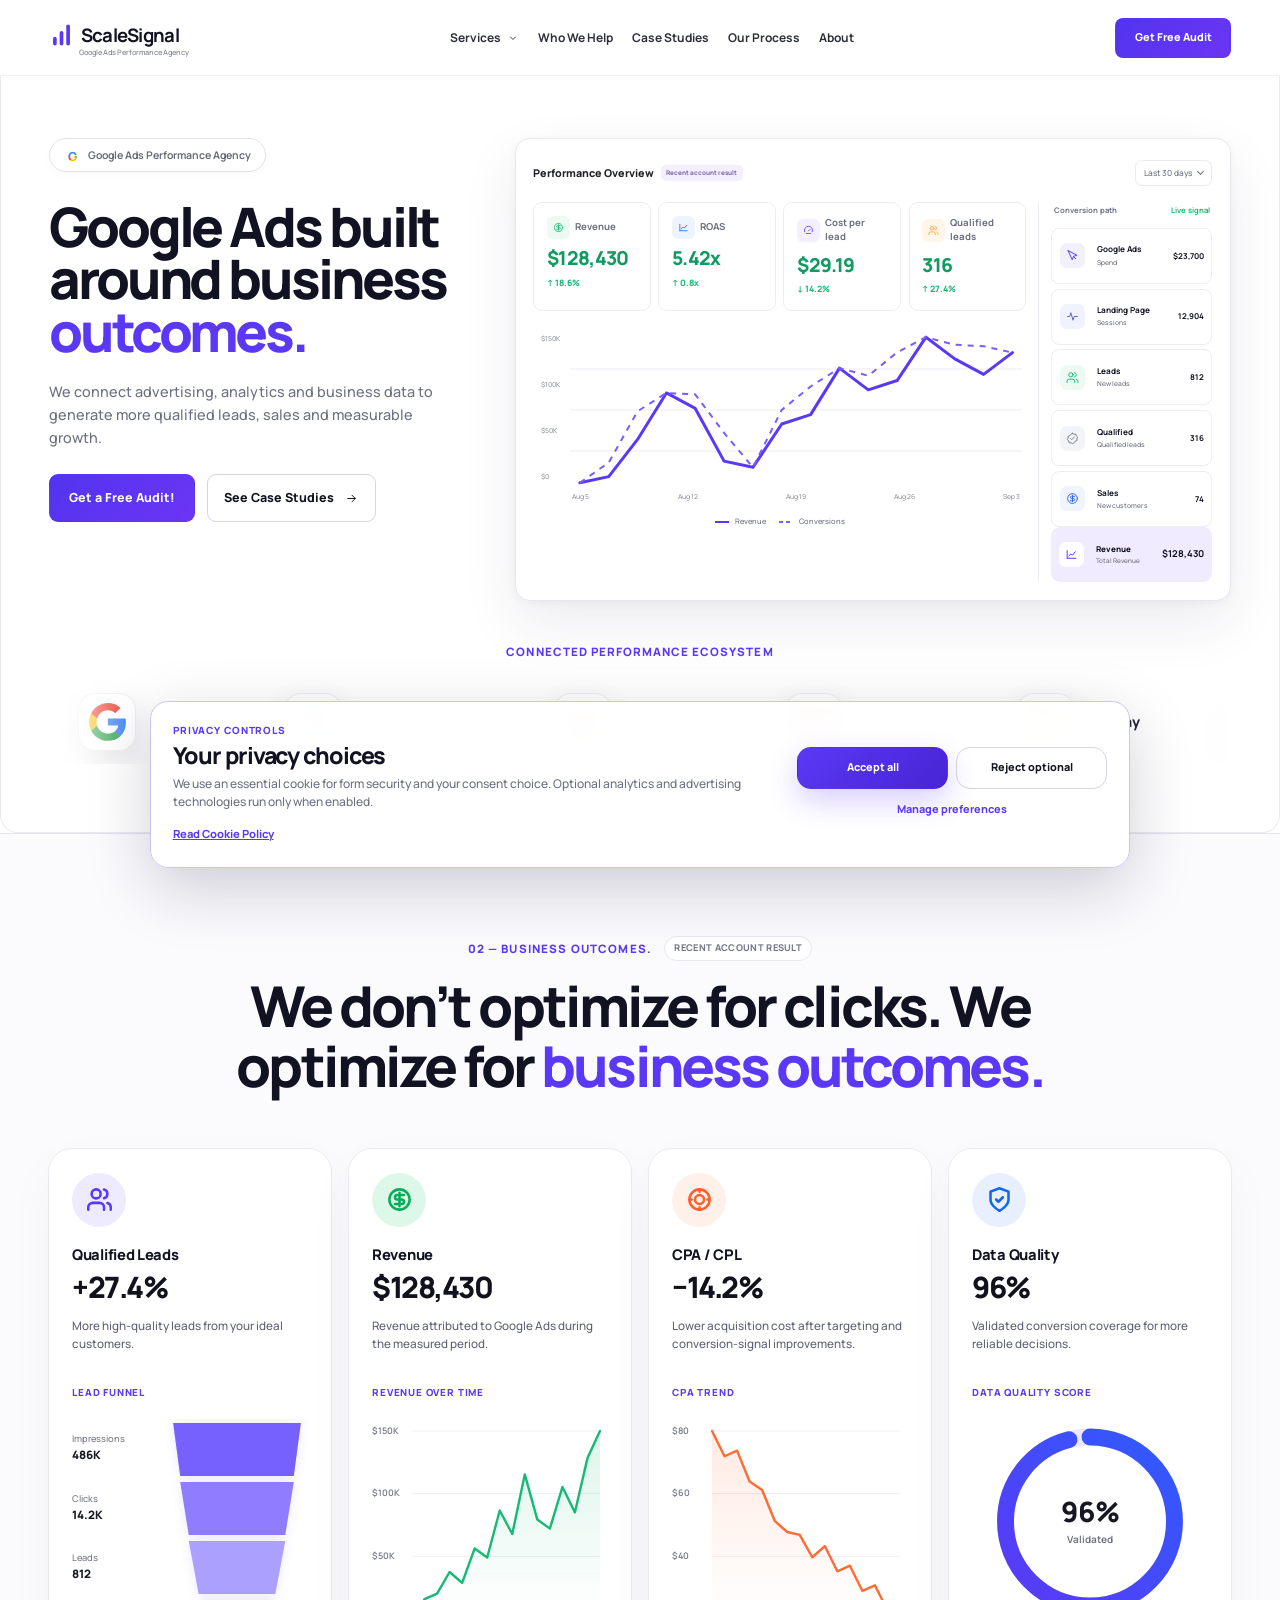
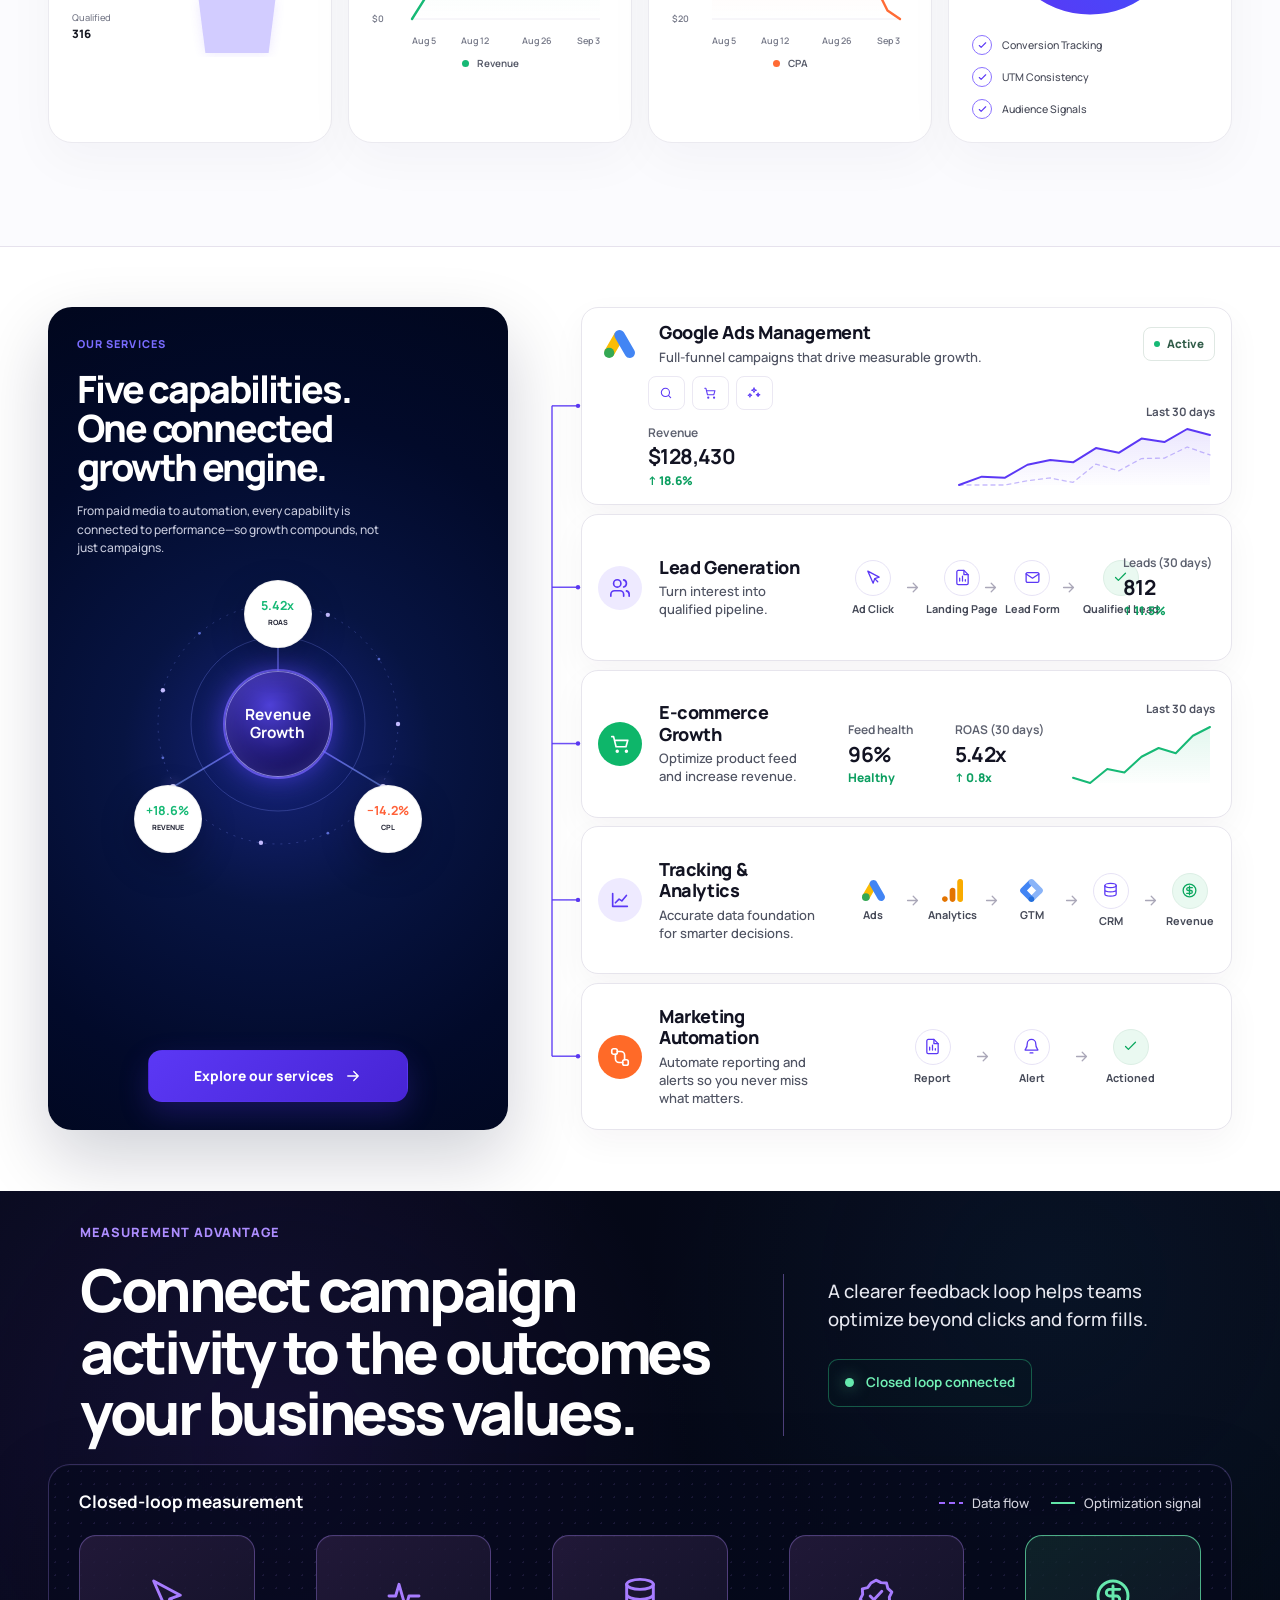
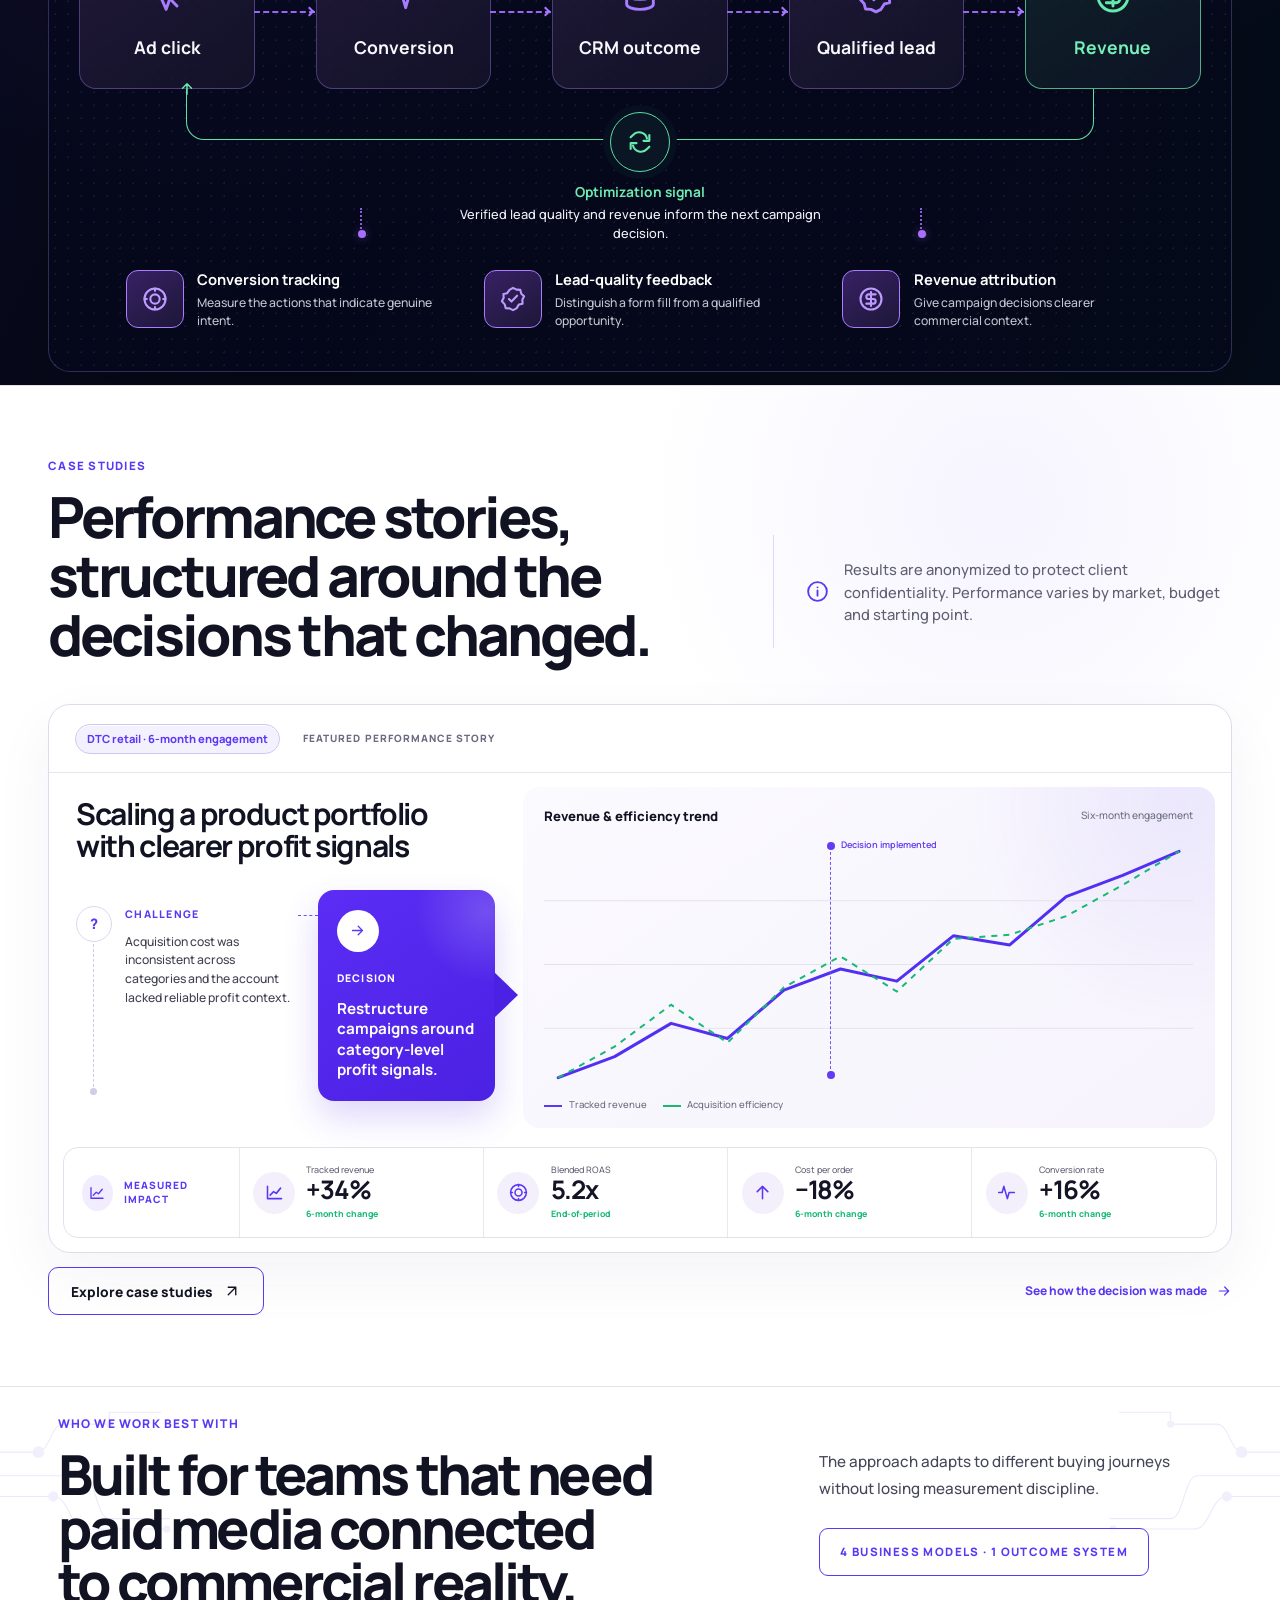
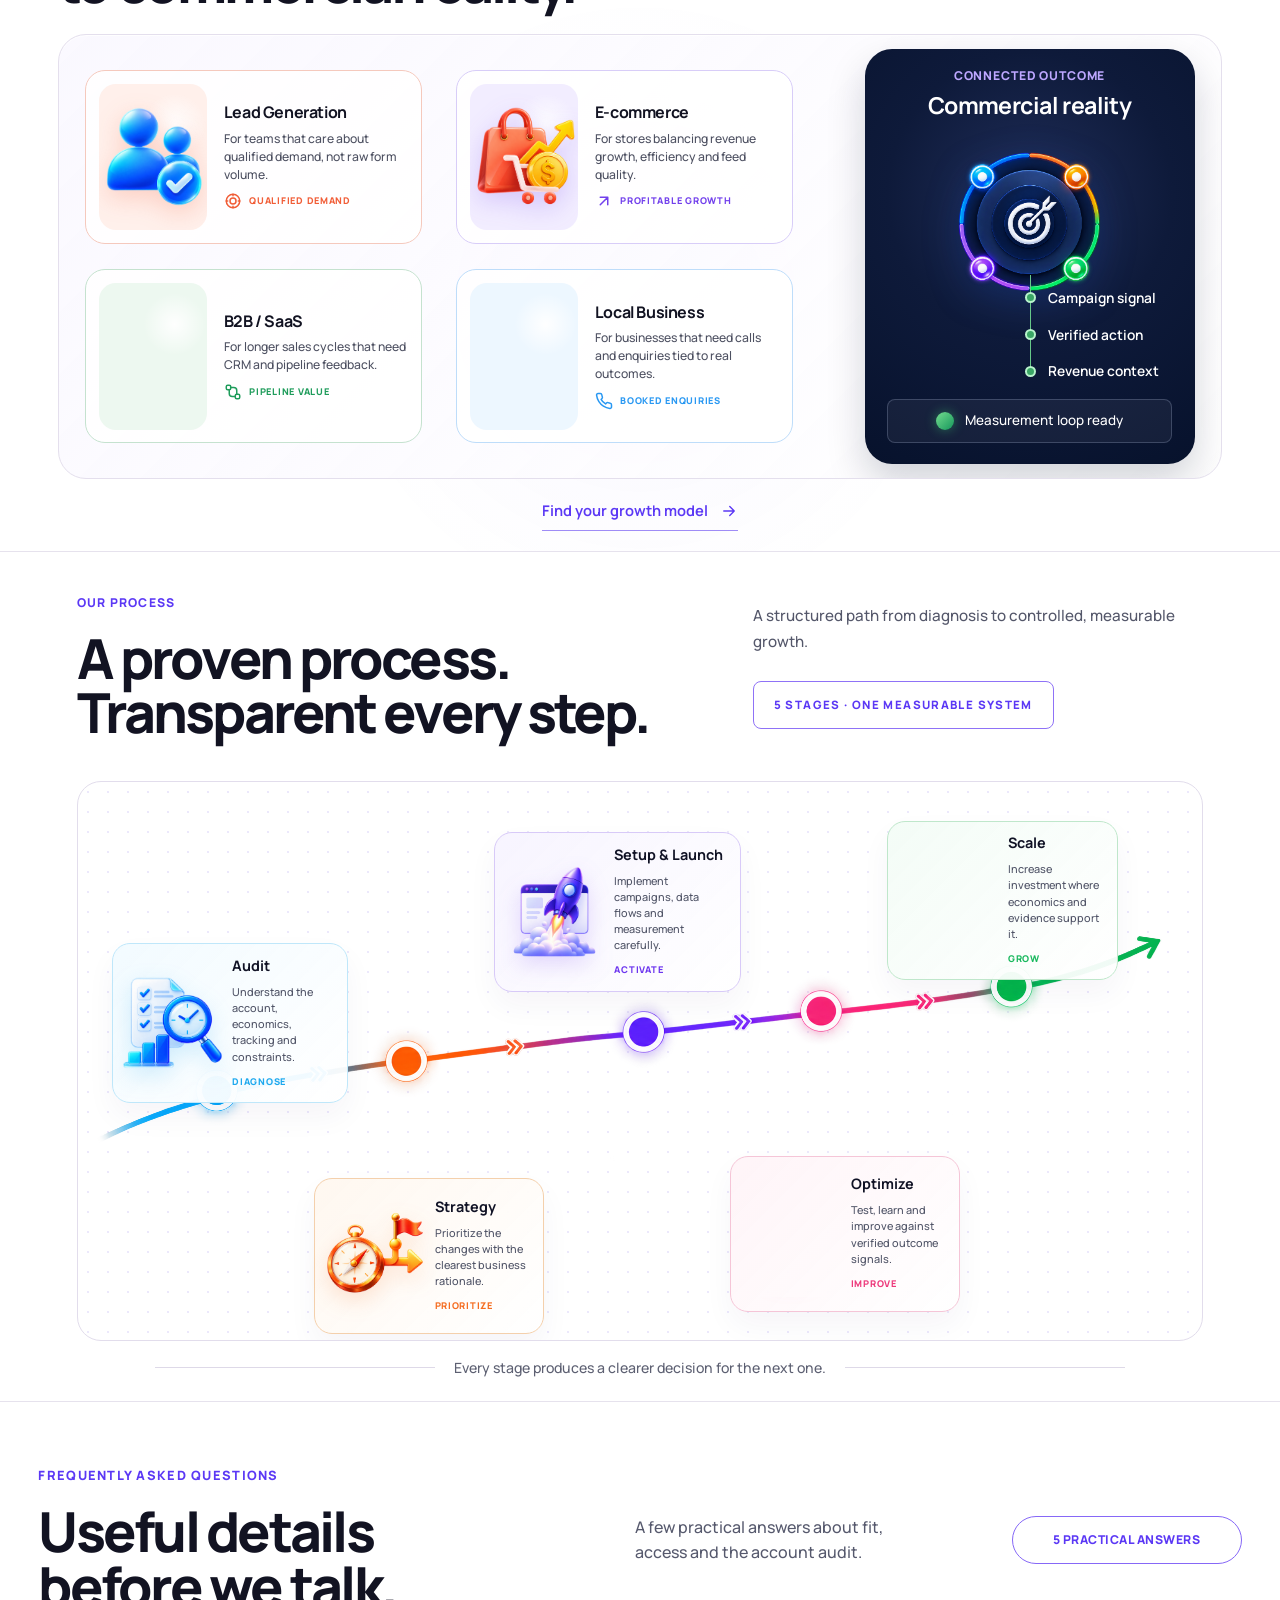
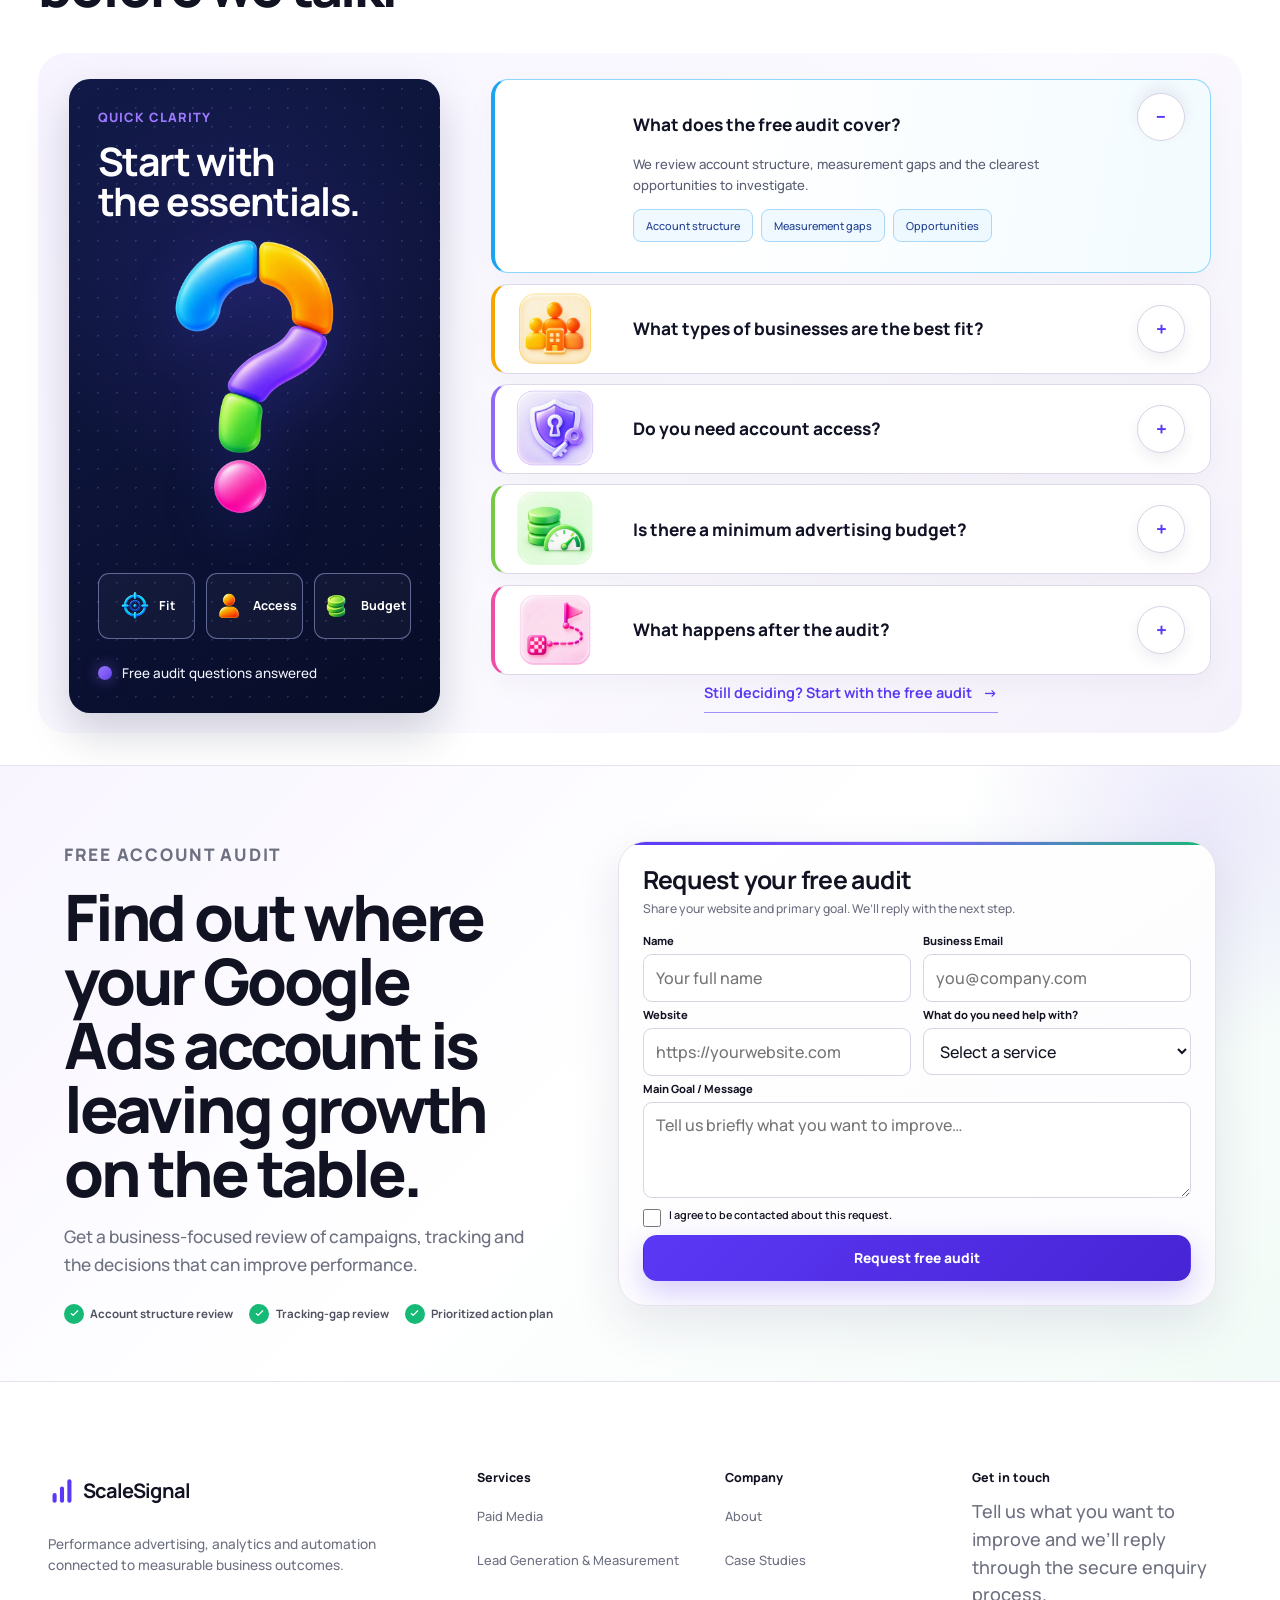
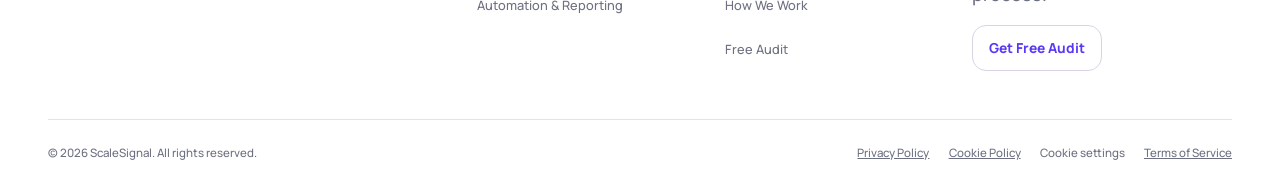
==== commit 8dde6f50: "done" ====
--- a/index.html
+++ b/index.html
@@ -10,7 +10,7 @@
   <link href="https://fonts.googleapis.com/css2?family=Manrope:wght@400;500;600;700;800&display=swap" rel="stylesheet">
   <link rel="stylesheet" href="/css/base.css?v=20260902-11">
   <link rel="stylesheet" href="/css/components.css?v=20260902-8">
-  <link rel="stylesheet" href="/css/layout.css?v=20260905-6">
+  <link rel="stylesheet" href="/css/layout.css?v=20260905-10">
   <link rel="stylesheet" href="/css/pages/home.css?v=20260905-74">
   <link rel="stylesheet" href="/css/responsive.css?v=20260903-12">
   <title>Performance Marketing Agency</title>
@@ -438,9 +438,9 @@
   </main>
 
   <footer data-site-footer></footer>
-  <script src="/config/config.js?v=20260905-48"></script><script src="/js/site-content.js?v=20260905-3"></script>
+  <script src="/config/config.js?v=20260905-48"></script><script src="/js/site-content.js?v=20260905-4"></script>
   <script src="/js/config-loader.js?v=20260903-2" defer></script>
-  <script src="/js/main.js?v=20260905-2" defer></script>
+  <script src="/js/main.js?v=20260905-5" defer></script><script src="/js/cookie-consent.js?v=20260905-1" defer></script>
   <script src="/js/navigation.js?v=20260905-3" defer></script>
   <script src="/js/animations.js?v=20260902-8" defer></script>
   <script src="/js/charts.js?v=20260902-22" defer></script>
--- a/css/layout.css
+++ b/css/layout.css
@@ -1,8 +1,8 @@
 .site-header-shell { position: relative; z-index: 1000; height: var(--header-height); background: var(--surface); }
 body.page-transition-ready { animation: page-enter 260ms cubic-bezier(.2,.7,.2,1) both; }
 body.is-page-leaving { pointer-events: none; animation: page-leave 180ms ease both; }
-@keyframes page-enter { from { opacity: 0; transform: translateY(5px); } to { opacity: 1; transform: translateY(0); } }
-@keyframes page-leave { to { opacity: 0; transform: translateY(-4px); } }
+@keyframes page-enter { from { opacity: 0; } to { opacity: 1; } }
+@keyframes page-leave { to { opacity: 0; } }
 
 @view-transition { navigation: auto; }
 ::view-transition-old(root) { animation: page-leave 180ms ease both; }
@@ -111,20 +111,18 @@
 .site-header .button--small { min-height: 40px; padding: 0.68rem 1rem; border-radius: 8px; font-size: 0.68rem; box-shadow: none; }
 .site-header .button--primary { background: linear-gradient(135deg, #5134ef, #6c35f5); }
 .site-header .site-header__cta--audit { min-width: 116px; }
-.menu-toggle { display: inline-grid; width: 46px; height: 46px; place-items: center; padding: 0; border: 1px solid var(--line); border-radius: 12px; background: var(--surface); cursor: pointer; }
-.menu-toggle span,
-.menu-toggle::before,
-.menu-toggle::after { content: ""; display: block; width: 19px; height: 2px; border-radius: 2px; background: var(--text); }
-.menu-toggle span { margin-block: -7px; }
-
-.mobile-menu { position: fixed; z-index: 2000; inset: 0; display: grid; align-content: start; padding: 0 var(--page-pad) 1.5rem; background: var(--bg); overflow-y: auto; opacity: 0; visibility: hidden; transform: translateY(-12px); transition: opacity 220ms ease, transform 220ms ease, visibility 220ms; }
+.menu-toggle { display: inline-grid; width: 46px; height: 46px; place-items: center; padding: 0; color: var(--text); border: 1px solid var(--line); border-radius: 12px; background: var(--surface); cursor: pointer; }
+.menu-toggle__icon { display: block; width: 22px; height: 22px; background: currentColor; -webkit-mask: url("/assets/icons/ui/menu.svg") center / contain no-repeat; mask: url("/assets/icons/ui/menu.svg") center / contain no-repeat; }
+
+.mobile-menu { position: fixed; z-index: 2000; inset: 0; display: grid; height: 100vh; height: 100dvh; max-height: 100dvh; min-height: 0; align-content: start; padding: 0 var(--page-pad) 1.5rem; background: var(--bg); overflow-x: hidden; overflow-y: auto; overscroll-behavior-y: contain; -webkit-overflow-scrolling: touch; opacity: 0; visibility: hidden; transform: translateY(-12px); transition: opacity 220ms ease, transform 220ms ease, visibility 220ms; }
 .mobile-menu.is-open { opacity: 1; visibility: visible; transform: translateY(0); }
 .mobile-menu__top { display: flex; min-height: 76px; align-items: center; justify-content: space-between; border-bottom: 1px solid var(--line); }
 .mobile-menu__brand { display: grid; gap: 0; color: var(--text); text-decoration: none; }
 .mobile-menu__brand small { margin: -3px 0 0 31px; color: var(--text-soft); font-size: 0.46rem; line-height: 1; }
 .mobile-menu__logo { width: max-content; }
 .mobile-menu__logo strong { font-size: 1.15rem; }
-.mobile-menu__close { display: grid; width: 46px; height: 46px; place-items: center; border: 1px solid var(--line); border-radius: 12px; background: #fff; font-size: 1.55rem; cursor: pointer; }
+.mobile-menu__close { display: grid; width: 46px; height: 46px; place-items: center; padding: 0; color: var(--text); border: 1px solid var(--line); border-radius: 12px; background: #fff; cursor: pointer; }
+.mobile-menu__close-icon { display: block; width: 22px; height: 22px; background: currentColor; -webkit-mask: url("/assets/icons/ui/x.svg") center / contain no-repeat; mask: url("/assets/icons/ui/x.svg") center / contain no-repeat; }
 .mobile-menu__services { margin-top: 1.4rem; padding: 1rem; border-radius: 18px; background: #f2effa; }
 .mobile-menu__services > p { margin: 0 0 0.45rem; color: var(--brand); font-size: 0.67rem; font-weight: 800; letter-spacing: 0.09em; text-transform: uppercase; }
 .mobile-menu__services a { display: flex; min-height: 46px; align-items: center; justify-content: space-between; gap: 1rem; color: var(--text); font-size: 0.86rem; font-weight: 750; text-decoration: none; }
@@ -153,6 +151,32 @@
 .site-footer__contact a { display: inline-flex; margin: 0; color: var(--brand); font-weight: 750; overflow-wrap: anywhere; }
 .site-footer__bottom { display: flex; flex-direction: column; gap: 1rem; padding-block: 1.5rem 2rem; border-top: 1px solid var(--line); color: var(--text-soft); font-size: 0.72rem; }
 .site-footer__legal { display: flex; flex-wrap: wrap; gap: 1.2rem; }
+.site-footer__legal button { padding: 0; color: inherit; border: 0; background: transparent; font: inherit; cursor: pointer; }
+.site-footer__legal button:hover { color: var(--brand); }
+
+.cookie-banner { position: fixed; z-index: 4000; right: clamp(1rem, 3vw, 2rem); bottom: clamp(1rem, 3vw, 2rem); left: clamp(1rem, 3vw, 2rem); display: flex; justify-content: center; pointer-events: none; opacity: 0; transform: translateY(18px); transition: opacity 220ms ease, transform 220ms ease; }
+.cookie-banner[hidden] { display: none; }
+.cookie-banner.is-visible { pointer-events: auto; opacity: 1; transform: translateY(0); }
+.cookie-banner__panel { display: grid; width: min(100%, 980px); max-height: calc(100dvh - 2rem); gap: 1rem 1.5rem; padding: clamp(1rem, 2vw, 1.35rem); border: 1px solid color-mix(in srgb, var(--brand) 18%, var(--line)); border-radius: 18px; background: rgba(255, 255, 255, 0.98); box-shadow: 0 20px 65px rgba(19, 16, 48, 0.2); overflow-y: auto; overscroll-behavior: contain; backdrop-filter: blur(16px); }
+.cookie-banner__eyebrow { margin-bottom: 0.3rem; color: var(--brand); font-size: 0.62rem; font-weight: 800; letter-spacing: 0.1em; text-transform: uppercase; }
+.cookie-banner__copy h2 { margin: 0; font-size: clamp(1.15rem, 2.3vw, 1.45rem); }
+.cookie-banner__copy p:not(.cookie-banner__eyebrow) { max-width: 650px; margin: 0.45rem 0 0.35rem; color: var(--text-soft); font-size: 0.75rem; }
+.cookie-banner__copy a { color: var(--brand); font-size: 0.7rem; font-weight: 750; }
+.cookie-banner__actions { display: grid; grid-template-columns: repeat(2, minmax(0, 1fr)); align-content: center; gap: 0.5rem; }
+.cookie-banner__actions .button { min-height: 42px; margin: 0; padding: 0.65rem 0.85rem; font-size: 0.68rem; }
+.cookie-banner__manage { grid-column: 1 / -1; padding: 0.25rem; color: var(--brand); border: 0; background: transparent; font-size: 0.68rem; font-weight: 750; cursor: pointer; }
+.cookie-banner__save { grid-column: 1 / -1; }
+.cookie-banner__preferences { display: grid; grid-column: 1 / -1; gap: 0.45rem; padding-top: 0.25rem; }
+.cookie-banner__preferences[hidden], .cookie-banner__actions [hidden] { display: none; }
+.cookie-banner__preferences label { display: flex; align-items: center; justify-content: space-between; gap: 1rem; padding: 0.65rem 0.75rem; border: 1px solid var(--line); border-radius: 10px; cursor: pointer; }
+.cookie-banner__preferences span, .cookie-banner__preferences strong, .cookie-banner__preferences small { display: block; }
+.cookie-banner__preferences strong { font-size: 0.72rem; }
+.cookie-banner__preferences small { margin-top: 0.12rem; color: var(--text-soft); font-size: 0.6rem; }
+.cookie-banner__preferences input { width: 18px; height: 18px; flex: 0 0 auto; accent-color: var(--brand); }
+
+@media (min-width: 768px) {
+  .cookie-banner__panel { grid-template-columns: minmax(0, 1fr) 310px; align-items: center; }
+}
 
 .page-hero { position: relative; isolation: isolate; padding-block: clamp(2.75rem, 5vw, 5rem) clamp(3.5rem, 6vw, 6rem); overflow: clip; }
 .page-hero::before { content: ""; position: absolute; z-index: -1; top: -30%; right: -10%; width: min(62vw, 860px); aspect-ratio: 1; border-radius: 50%; background: radial-gradient(circle, color-mix(in srgb, var(--brand) 11%, transparent), transparent 68%); }
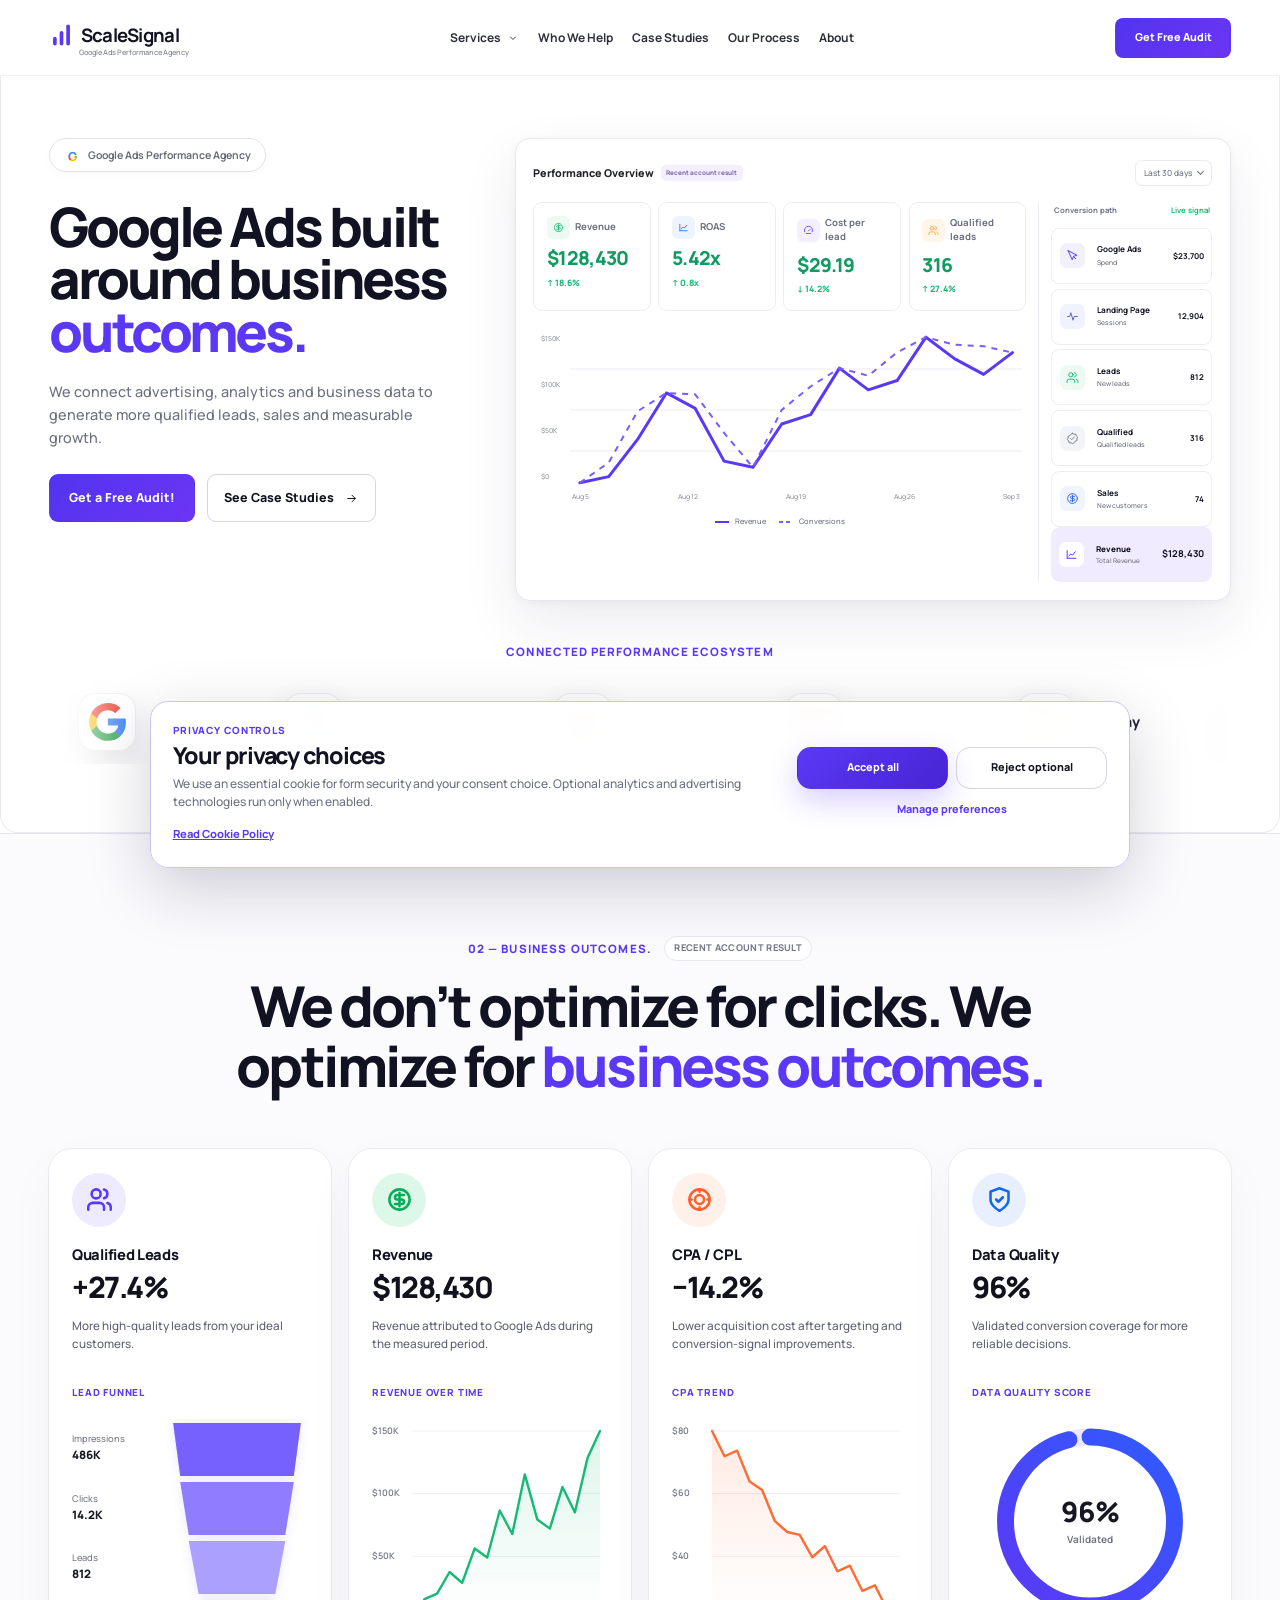
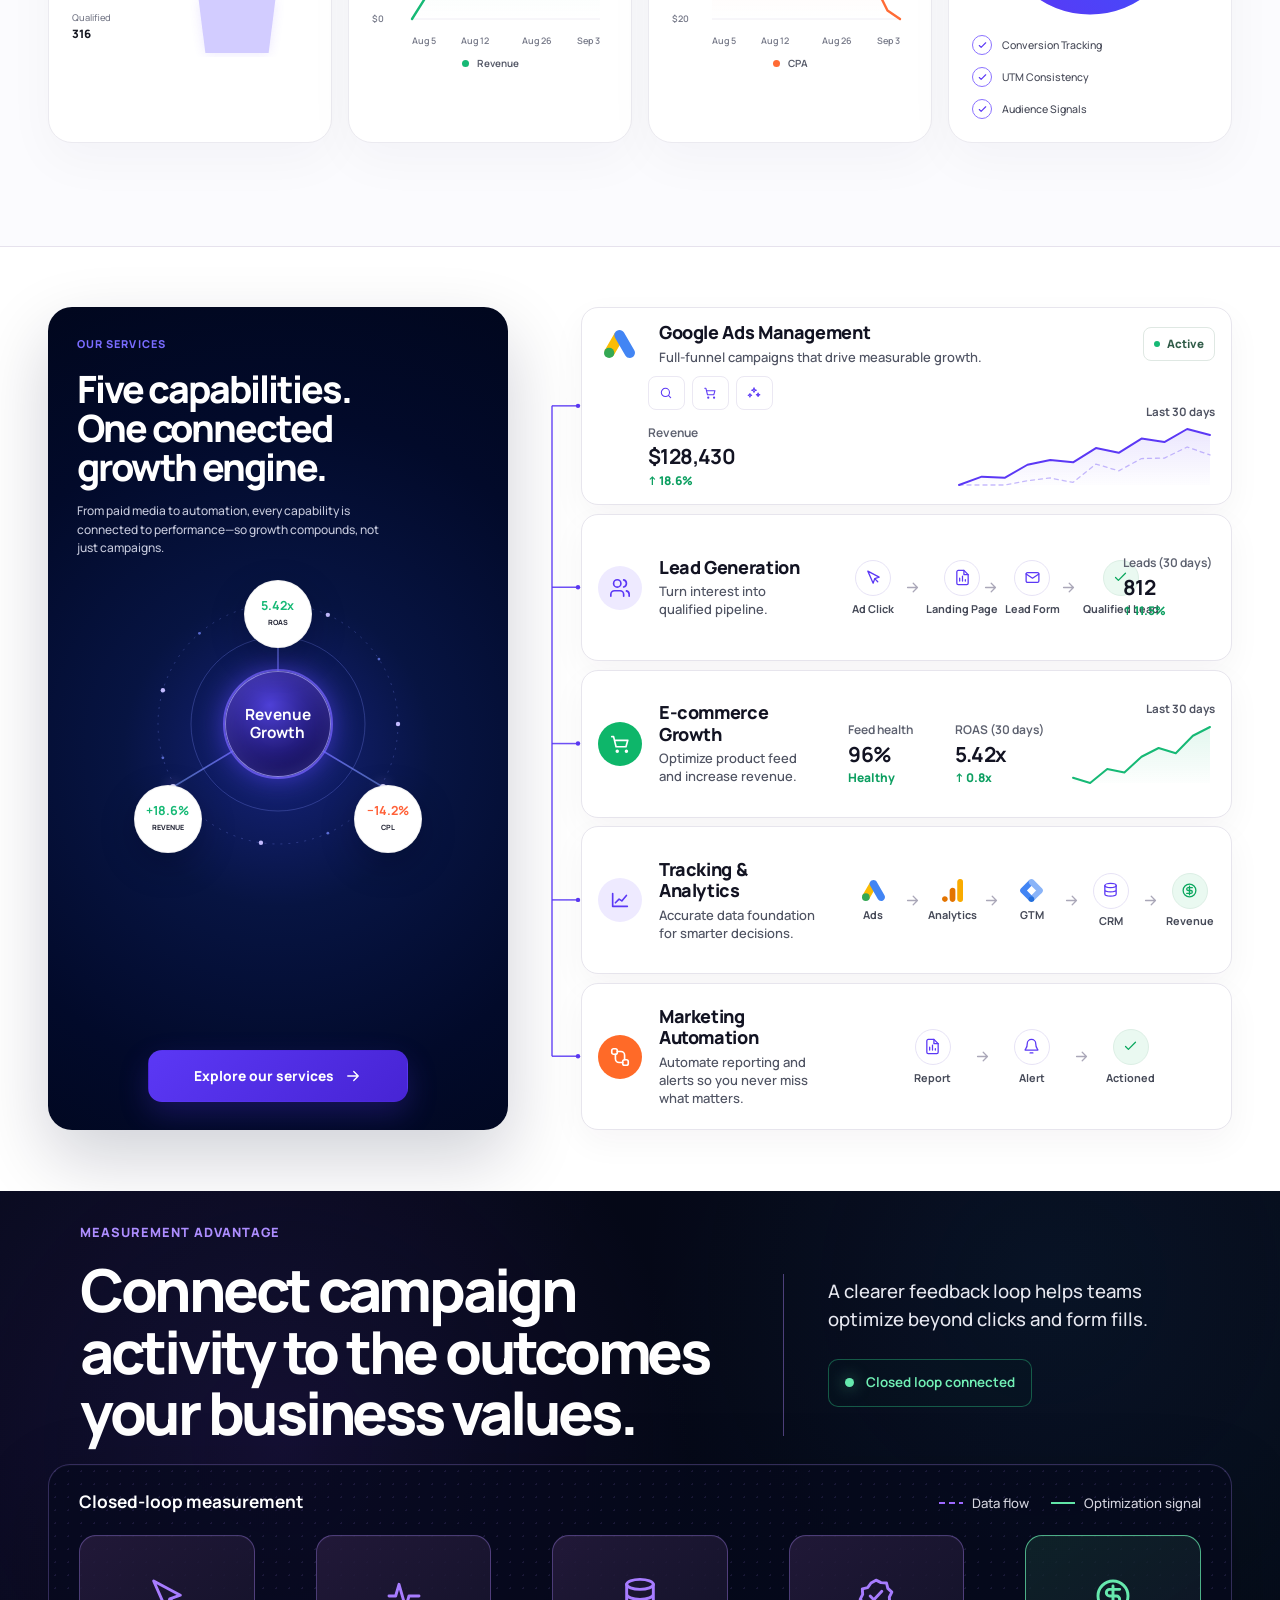
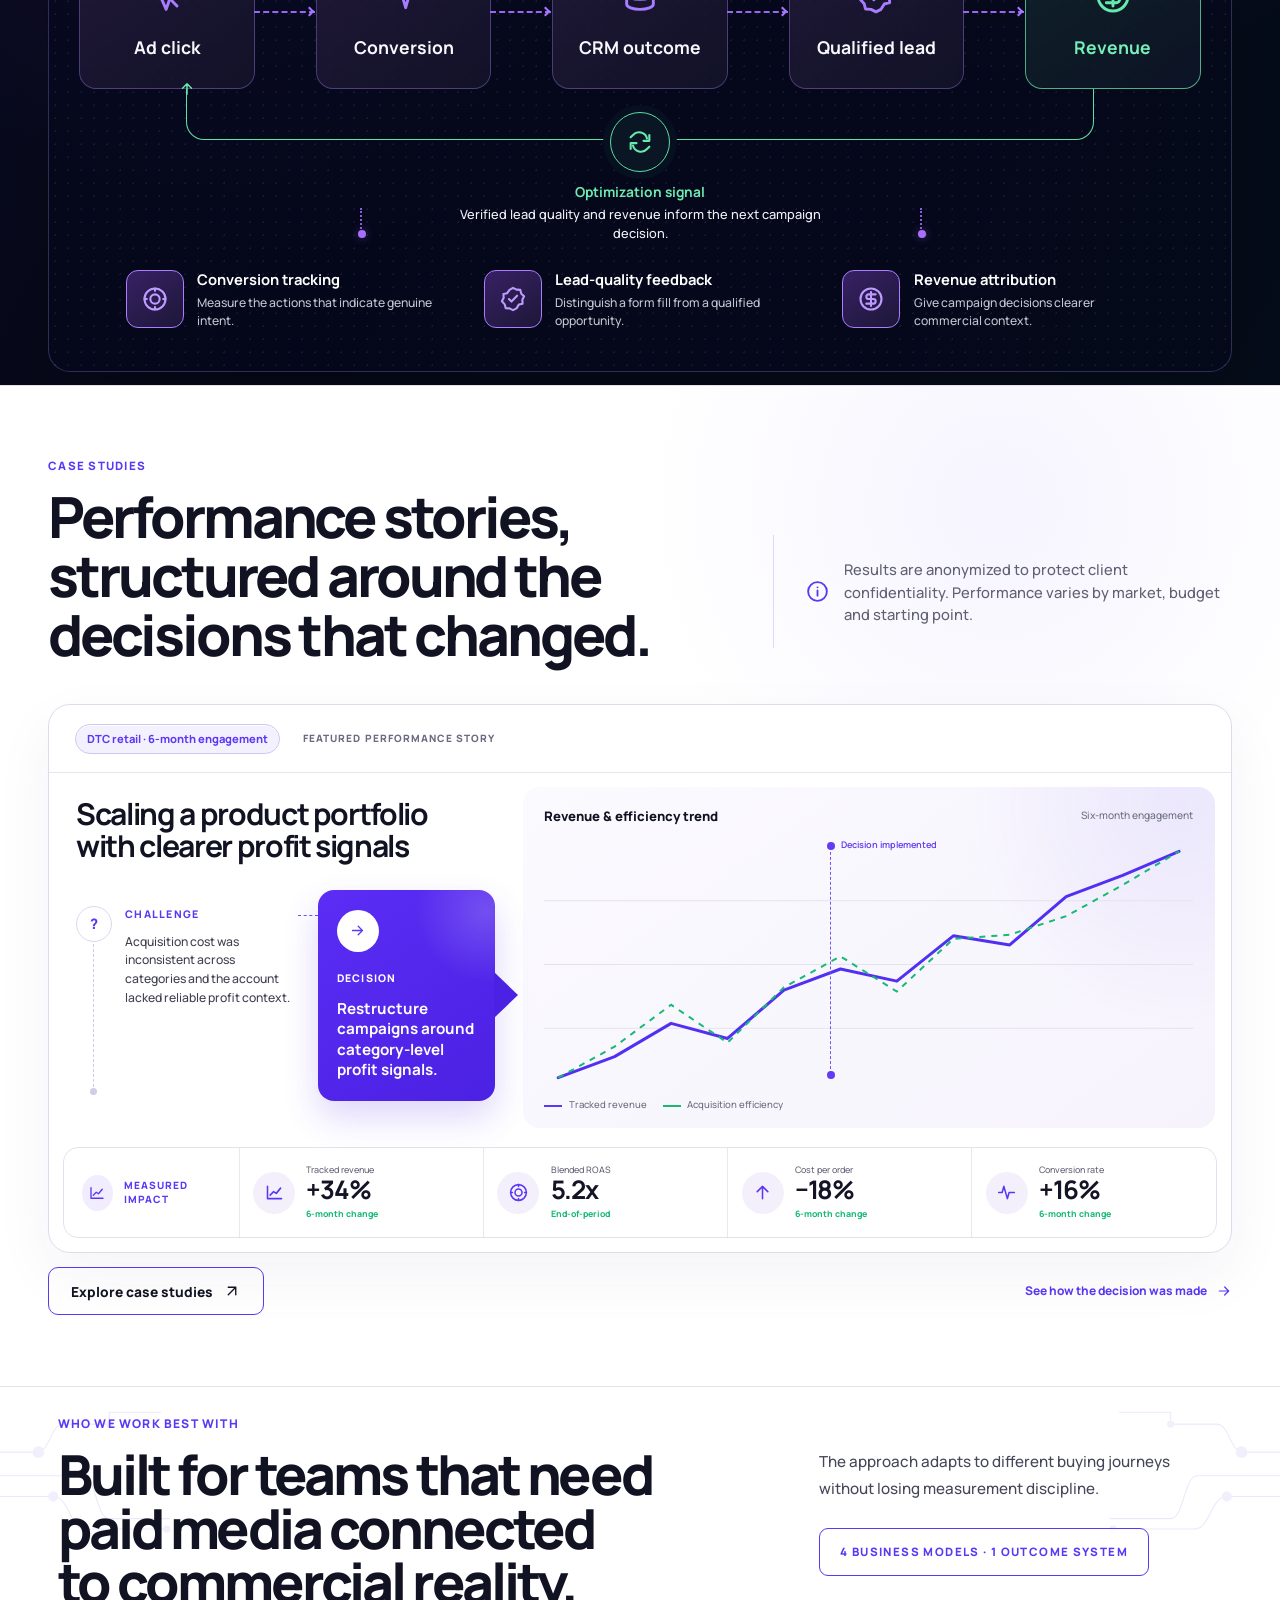
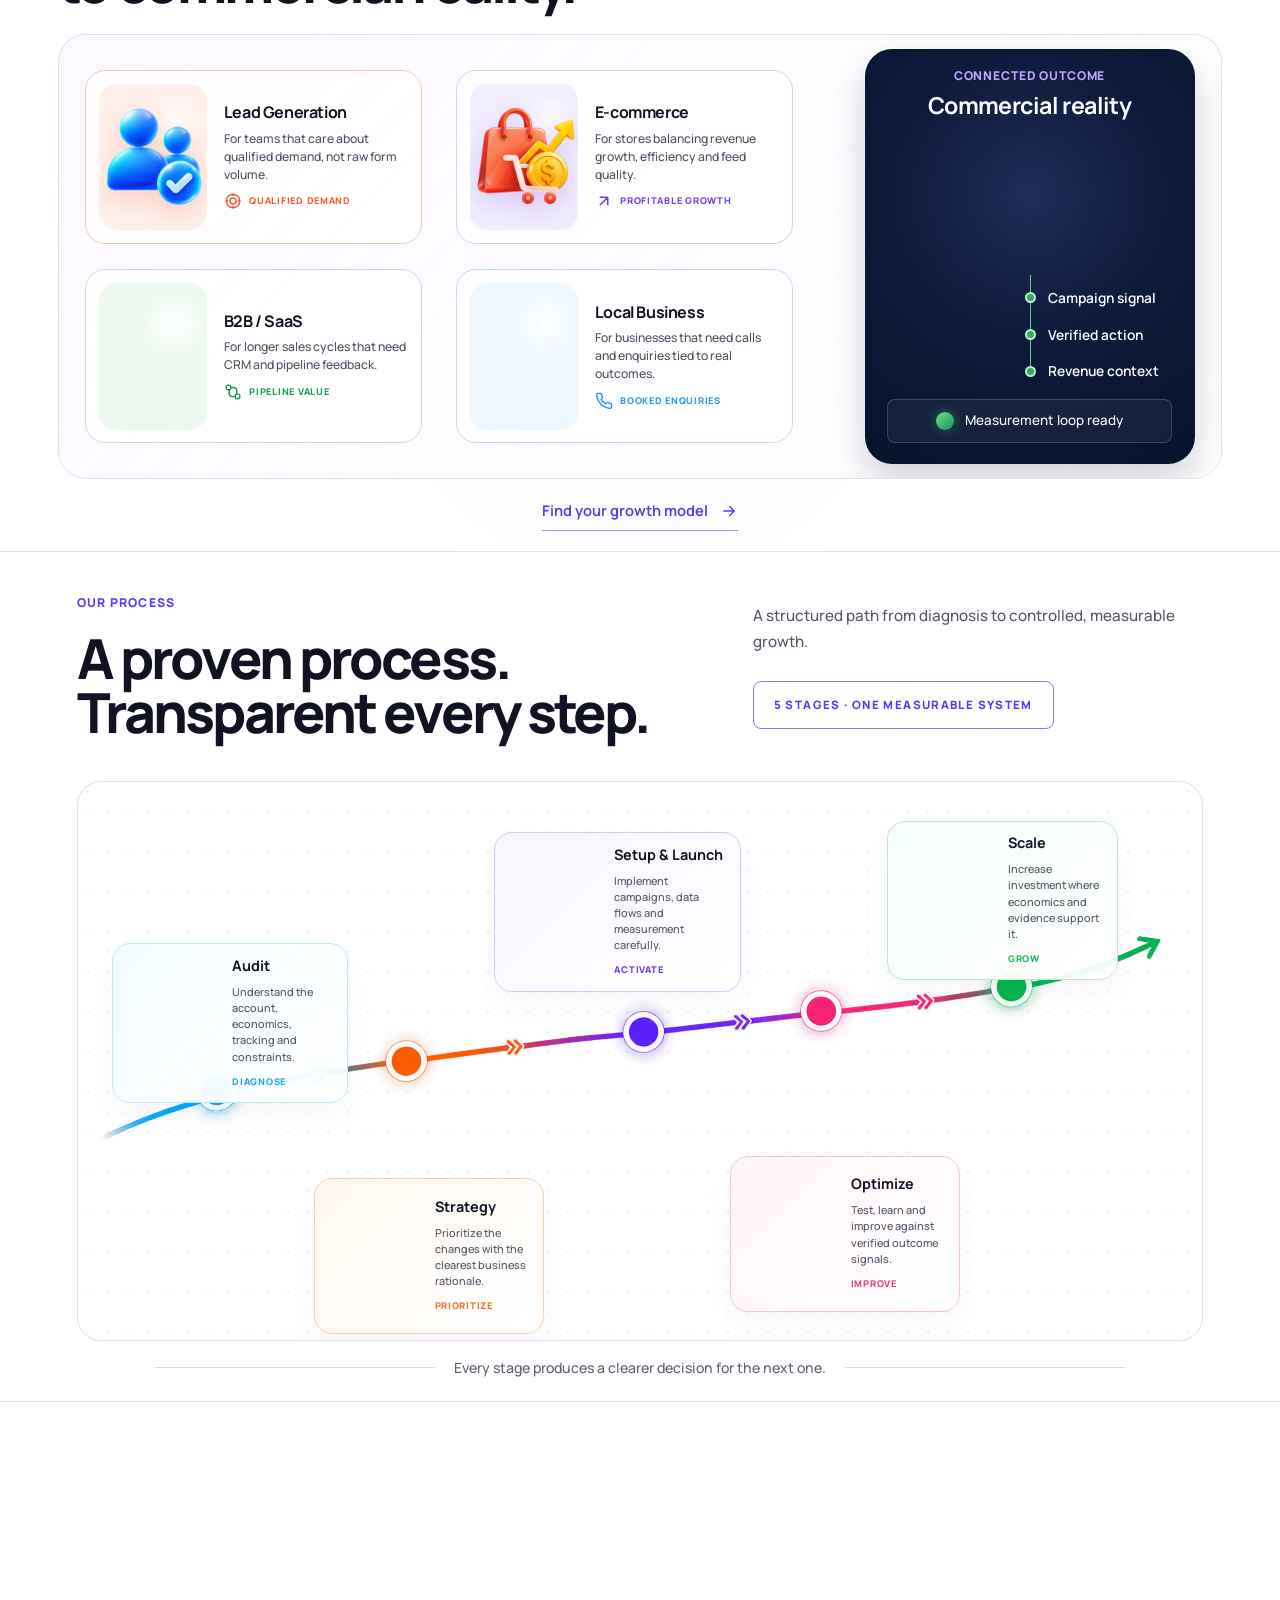
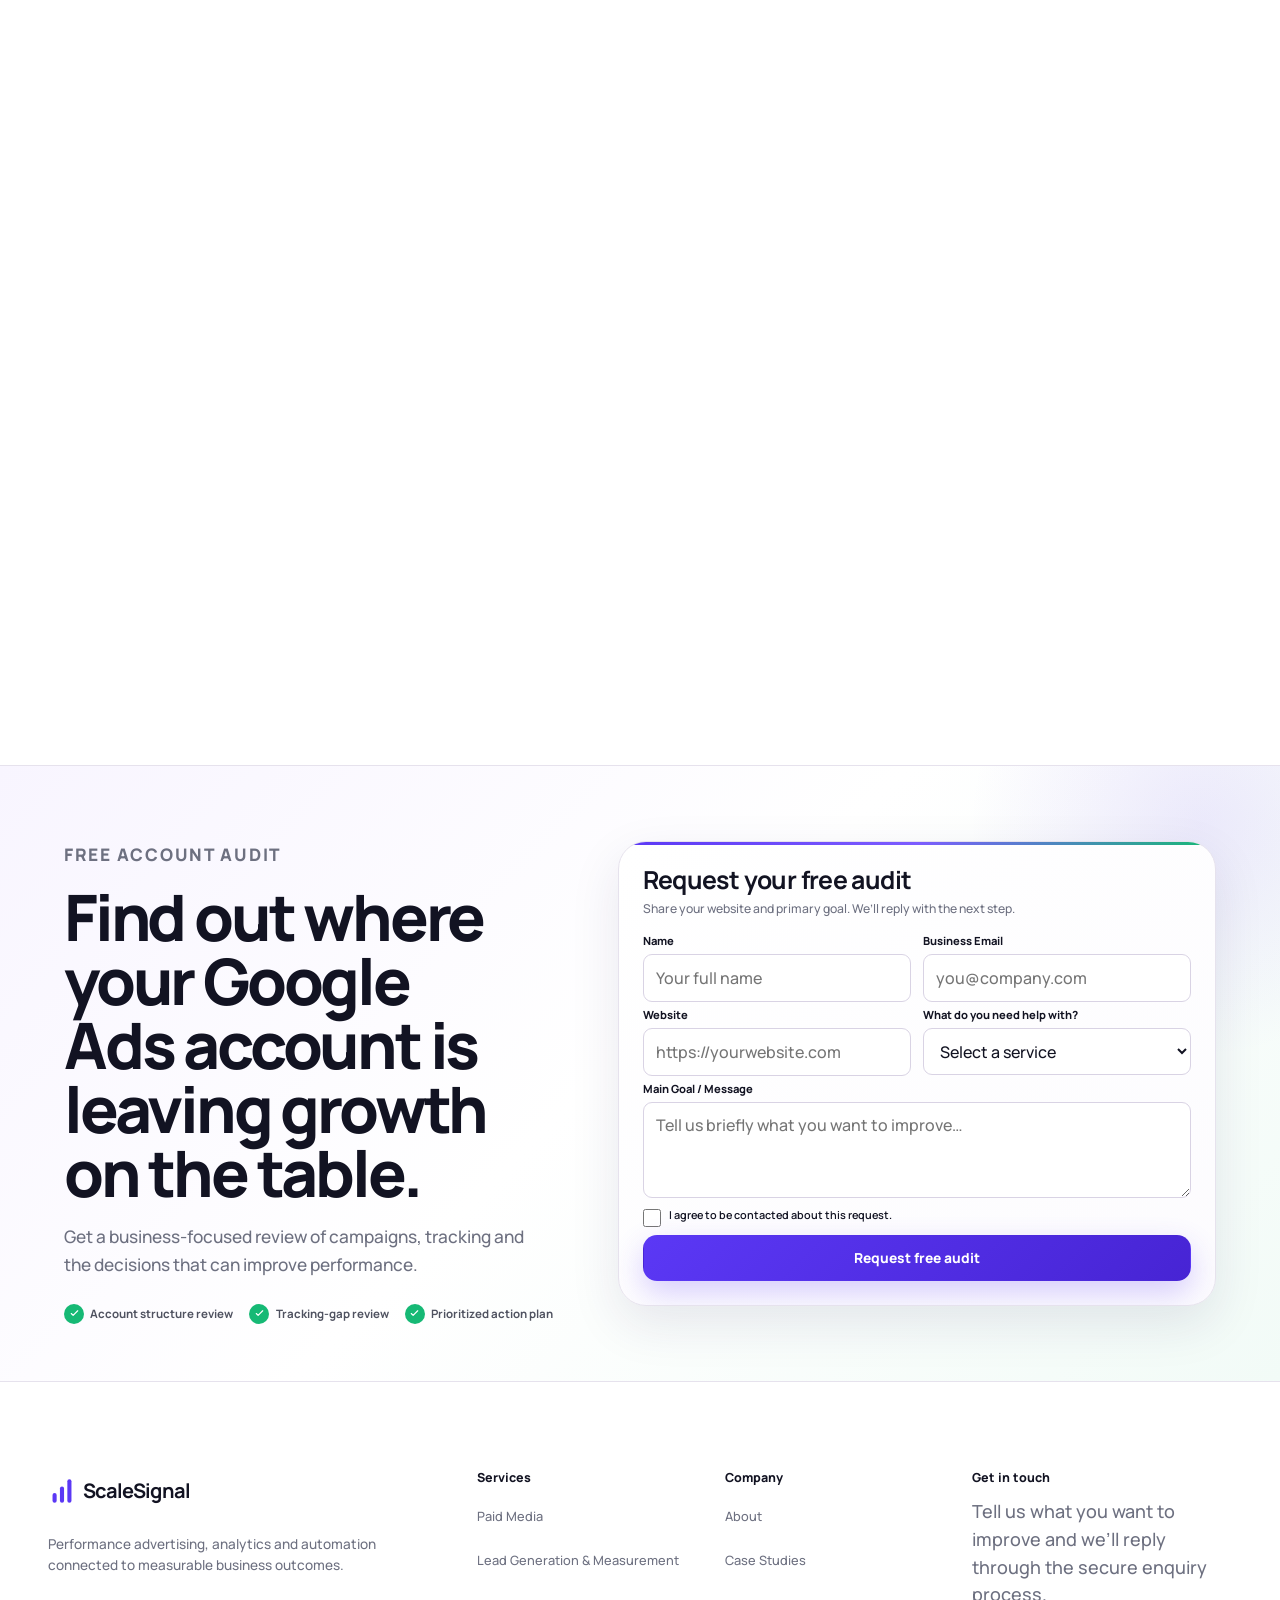
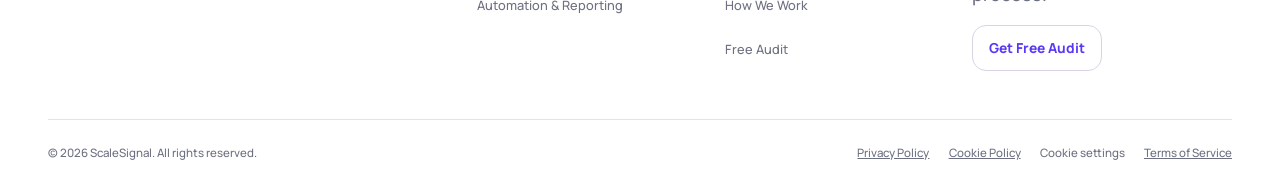
==== commit 1ec41599: "+" ====
--- a/index.html
+++ b/index.html
@@ -351,7 +351,7 @@
           <aside class="fit-outcome">
             <p class="fit-outcome__label" data-config="pages.home.fit.connected.label">Connected outcome</p>
             <h3 data-config="pages.home.fit.connected.title">Commercial reality</h3>
-            <div class="fit-outcome__orbit fit-outcome__orbit--image" aria-hidden="true"><img src="/assets/images/fit/commercial-reality.png" data-config-src="pages.home.fit.connected.image" alt="" width="512" height="512" loading="lazy" decoding="async"></div>
+            <div class="fit-outcome__orbit fit-outcome__orbit--image" aria-hidden="true"><img src="/assets/images/fit/commercial-reality.webp" data-config-src="pages.home.fit.connected.image" alt="" width="512" height="512" loading="lazy" decoding="async"></div>
             <ol class="fit-outcome__steps" data-config-list="pages.home.fit.connected.steps">
               <template><li><span></span><strong data-config-item="label"></strong></li></template>
             </ol>
@@ -370,8 +370,8 @@
           <div class="process-heading__aside"><p data-config="pages.home.process.text">A structured path from diagnosis to controlled, measurable growth.</p><span data-config="pages.home.process.summary">5 stages · one measurable system</span></div>
         </header>
         <div class="process-system" data-reveal>
-          <img class="process-system__path process-system__path--desktop" src="/assets/images/process/process-path.png" data-config-src="pages.home.process.pathImage" alt="" width="2172" height="724" loading="lazy" decoding="async" aria-hidden="true">
-          <img class="process-system__path process-system__path--tablet" src="/assets/images/process/process-path-tablet.png" data-config-src="pages.home.process.pathImageTablet" alt="" width="724" height="2172" loading="lazy" decoding="async" aria-hidden="true">
+          <img class="process-system__path process-system__path--desktop" src="/assets/images/process/process-path.webp" data-config-src="pages.home.process.pathImage" alt="" width="2172" height="724" loading="lazy" decoding="async" aria-hidden="true">
+          <img class="process-system__path process-system__path--tablet" src="/assets/images/process/process-path-tablet.webp" data-config-src="pages.home.process.pathImageTablet" alt="" width="724" height="2172" loading="lazy" decoding="async" aria-hidden="true">
           <ol class="process-list" data-config-list="pages.home.process.items">
             <template><li class="process-step"><span class="process-step__visual" aria-hidden="true"><img data-config-item-src="image" alt="" width="512" height="512" loading="lazy" decoding="async"></span><span class="process-step__copy"><strong data-config-item="title"></strong><p data-config-item="text"></p><em data-config-item="action"></em></span></li></template>
           </ol>
@@ -391,21 +391,21 @@
           <aside class="faq-clarity">
             <p class="faq-clarity__eyebrow" data-config="pages.home.faq.visual.eyebrow">Quick clarity</p>
             <h3 data-config="pages.home.faq.visual.title">Start with the essentials.</h3>
-            <img class="faq-clarity__visual" src="/assets/images/faq/question-mark.png" data-config-src="pages.home.faq.visual.image" alt="" width="640" height="960" loading="lazy" decoding="async" aria-hidden="true">
+            <img class="faq-clarity__visual" src="/assets/images/faq/question-mark.webp" data-config-src="pages.home.faq.visual.image" alt="" width="640" height="960" loading="lazy" decoding="async" aria-hidden="true">
             <ul class="faq-clarity__topics">
-              <li><img src="/assets/images/faq/fit-mini.png" data-config-src="pages.home.faq.visual.topics.0.image" alt="" width="256" height="256" loading="lazy" decoding="async"><span data-config="pages.home.faq.visual.topics.0.label">Fit</span></li>
-              <li><img src="/assets/images/faq/access-mini.png" data-config-src="pages.home.faq.visual.topics.1.image" alt="" width="256" height="256" loading="lazy" decoding="async"><span data-config="pages.home.faq.visual.topics.1.label">Access</span></li>
-              <li><img src="/assets/images/faq/budget-mini.png" data-config-src="pages.home.faq.visual.topics.2.image" alt="" width="256" height="256" loading="lazy" decoding="async"><span data-config="pages.home.faq.visual.topics.2.label">Budget</span></li>
+              <li><img src="/assets/images/faq/fit-mini.webp" data-config-src="pages.home.faq.visual.topics.0.image" alt="" width="256" height="256" loading="lazy" decoding="async"><span data-config="pages.home.faq.visual.topics.0.label">Fit</span></li>
+              <li><img src="/assets/images/faq/access-mini.webp" data-config-src="pages.home.faq.visual.topics.1.image" alt="" width="256" height="256" loading="lazy" decoding="async"><span data-config="pages.home.faq.visual.topics.1.label">Access</span></li>
+              <li><img src="/assets/images/faq/budget-mini.webp" data-config-src="pages.home.faq.visual.topics.2.image" alt="" width="256" height="256" loading="lazy" decoding="async"><span data-config="pages.home.faq.visual.topics.2.label">Budget</span></li>
             </ul>
             <p class="faq-clarity__status"><i></i><span data-config="pages.home.faq.visual.status">Free audit questions answered</span></p>
           </aside>
           <div class="home-faq__content">
             <div class="accordion faq-accordion">
-              <article class="faq-row"><div class="accordion__item"><span class="faq-row__icon"><img src="/assets/images/faq/audit.png" data-config-src="pages.home.faq.items.0.image" alt="" width="512" height="512" loading="lazy" decoding="async"></span><div class="faq-row__body"><h3><button class="accordion__button" id="home-faq-button-1" type="button" aria-expanded="true" aria-controls="home-faq-panel-1" data-accordion-button data-config="pages.home.faq.items.0.question">What does the free audit cover?</button></h3><div class="accordion__panel" id="home-faq-panel-1" role="region" aria-labelledby="home-faq-button-1"><p data-config="pages.home.faq.items.0.answer">We review account structure, measurement gaps and the clearest opportunities to investigate.</p><ul class="faq-row__tags"><li>Account structure</li><li>Measurement gaps</li><li>Opportunities</li></ul></div></div></div></article>
-              <article class="faq-row"><div class="accordion__item"><span class="faq-row__icon"><img src="/assets/images/faq/business-fit.png" data-config-src="pages.home.faq.items.1.image" alt="" width="512" height="512" loading="lazy" decoding="async"></span><div class="faq-row__body"><h3><button class="accordion__button" id="home-faq-button-2" type="button" aria-expanded="false" aria-controls="home-faq-panel-2" data-accordion-button data-config="pages.home.faq.items.1.question">What types of businesses are the best fit?</button></h3><div class="accordion__panel" id="home-faq-panel-2" role="region" aria-labelledby="home-faq-button-2" hidden><p data-config="pages.home.faq.items.1.answer">The approach is designed for lead generation, e-commerce, B2B and local businesses that can connect advertising to meaningful outcomes.</p></div></div></div></article>
-              <article class="faq-row"><div class="accordion__item"><span class="faq-row__icon"><img src="/assets/images/faq/account-access.png" data-config-src="pages.home.faq.items.2.image" alt="" width="512" height="512" loading="lazy" decoding="async"></span><div class="faq-row__body"><h3><button class="accordion__button" id="home-faq-button-3" type="button" aria-expanded="false" aria-controls="home-faq-panel-3" data-accordion-button data-config="pages.home.faq.items.2.question">Do you need account access?</button></h3><div class="accordion__panel" id="home-faq-panel-3" role="region" aria-labelledby="home-faq-button-3" hidden><p data-config="pages.home.faq.items.2.answer">Read-only access is often the most useful option, but the appropriate review approach can be agreed first.</p></div></div></div></article>
-              <article class="faq-row"><div class="accordion__item"><span class="faq-row__icon"><img src="/assets/images/faq/budget.png" data-config-src="pages.home.faq.items.3.image" alt="" width="512" height="512" loading="lazy" decoding="async"></span><div class="faq-row__body"><h3><button class="accordion__button" id="home-faq-button-4" type="button" aria-expanded="false" aria-controls="home-faq-panel-4" data-accordion-button data-config="pages.home.faq.items.3.question">Is there a minimum advertising budget?</button></h3><div class="accordion__panel" id="home-faq-panel-4" role="region" aria-labelledby="home-faq-button-4" hidden><p data-config="pages.home.faq.items.3.answer">Fit depends on campaign complexity, economics and the decisions the account needs—not a generic threshold.</p></div></div></div></article>
-              <article class="faq-row"><div class="accordion__item"><span class="faq-row__icon"><img src="/assets/images/faq/after-audit.png" data-config-src="pages.home.faq.items.4.image" alt="" width="512" height="512" loading="lazy" decoding="async"></span><div class="faq-row__body"><h3><button class="accordion__button" id="home-faq-button-5" type="button" aria-expanded="false" aria-controls="home-faq-panel-5" data-accordion-button data-config="pages.home.faq.items.4.question">What happens after the audit?</button></h3><div class="accordion__panel" id="home-faq-panel-5" role="region" aria-labelledby="home-faq-button-5" hidden><p data-config="pages.home.faq.items.4.answer">You receive prioritized findings and a clear next-step conversation. There is no obligation to continue.</p></div></div></div></article>
+              <article class="faq-row"><div class="accordion__item"><span class="faq-row__icon"><img src="/assets/images/faq/audit.webp" data-config-src="pages.home.faq.items.0.image" alt="" width="512" height="512" loading="lazy" decoding="async"></span><div class="faq-row__body"><h3><button class="accordion__button" id="home-faq-button-1" type="button" aria-expanded="true" aria-controls="home-faq-panel-1" data-accordion-button data-config="pages.home.faq.items.0.question">What does the free audit cover?</button></h3><div class="accordion__panel" id="home-faq-panel-1" role="region" aria-labelledby="home-faq-button-1"><p data-config="pages.home.faq.items.0.answer">We review account structure, measurement gaps and the clearest opportunities to investigate.</p><ul class="faq-row__tags"><li>Account structure</li><li>Measurement gaps</li><li>Opportunities</li></ul></div></div></div></article>
+              <article class="faq-row"><div class="accordion__item"><span class="faq-row__icon"><img src="/assets/images/faq/business-fit.webp" data-config-src="pages.home.faq.items.1.image" alt="" width="512" height="512" loading="lazy" decoding="async"></span><div class="faq-row__body"><h3><button class="accordion__button" id="home-faq-button-2" type="button" aria-expanded="false" aria-controls="home-faq-panel-2" data-accordion-button data-config="pages.home.faq.items.1.question">What types of businesses are the best fit?</button></h3><div class="accordion__panel" id="home-faq-panel-2" role="region" aria-labelledby="home-faq-button-2" hidden><p data-config="pages.home.faq.items.1.answer">The approach is designed for lead generation, e-commerce, B2B and local businesses that can connect advertising to meaningful outcomes.</p></div></div></div></article>
+              <article class="faq-row"><div class="accordion__item"><span class="faq-row__icon"><img src="/assets/images/faq/account-access.webp" data-config-src="pages.home.faq.items.2.image" alt="" width="512" height="512" loading="lazy" decoding="async"></span><div class="faq-row__body"><h3><button class="accordion__button" id="home-faq-button-3" type="button" aria-expanded="false" aria-controls="home-faq-panel-3" data-accordion-button data-config="pages.home.faq.items.2.question">Do you need account access?</button></h3><div class="accordion__panel" id="home-faq-panel-3" role="region" aria-labelledby="home-faq-button-3" hidden><p data-config="pages.home.faq.items.2.answer">Read-only access is often the most useful option, but the appropriate review approach can be agreed first.</p></div></div></div></article>
+              <article class="faq-row"><div class="accordion__item"><span class="faq-row__icon"><img src="/assets/images/faq/budget.webp" data-config-src="pages.home.faq.items.3.image" alt="" width="512" height="512" loading="lazy" decoding="async"></span><div class="faq-row__body"><h3><button class="accordion__button" id="home-faq-button-4" type="button" aria-expanded="false" aria-controls="home-faq-panel-4" data-accordion-button data-config="pages.home.faq.items.3.question">Is there a minimum advertising budget?</button></h3><div class="accordion__panel" id="home-faq-panel-4" role="region" aria-labelledby="home-faq-button-4" hidden><p data-config="pages.home.faq.items.3.answer">Fit depends on campaign complexity, economics and the decisions the account needs—not a generic threshold.</p></div></div></div></article>
+              <article class="faq-row"><div class="accordion__item"><span class="faq-row__icon"><img src="/assets/images/faq/after-audit.webp" data-config-src="pages.home.faq.items.4.image" alt="" width="512" height="512" loading="lazy" decoding="async"></span><div class="faq-row__body"><h3><button class="accordion__button" id="home-faq-button-5" type="button" aria-expanded="false" aria-controls="home-faq-panel-5" data-accordion-button data-config="pages.home.faq.items.4.question">What happens after the audit?</button></h3><div class="accordion__panel" id="home-faq-panel-5" role="region" aria-labelledby="home-faq-button-5" hidden><p data-config="pages.home.faq.items.4.answer">You receive prioritized findings and a clear next-step conversation. There is no obligation to continue.</p></div></div></div></article>
             </div>
             <a class="home-faq__cta" href="#contact"><span data-config="pages.home.faq.cta">Still deciding? Start with the free audit</span><span aria-hidden="true">→</span></a>
           </div>
@@ -438,7 +438,7 @@
   </main>
 
   <footer data-site-footer></footer>
-  <script src="/config/config.js?v=20260905-48"></script><script src="/js/site-content.js?v=20260905-4"></script>
+  <script src="/config/config.js?v=20260905-48"></script><script src="/js/site-content.js?v=20260905-5"></script>
   <script src="/js/config-loader.js?v=20260903-2" defer></script>
   <script src="/js/main.js?v=20260905-5" defer></script><script src="/js/cookie-consent.js?v=20260905-1" defer></script>
   <script src="/js/navigation.js?v=20260905-3" defer></script>
